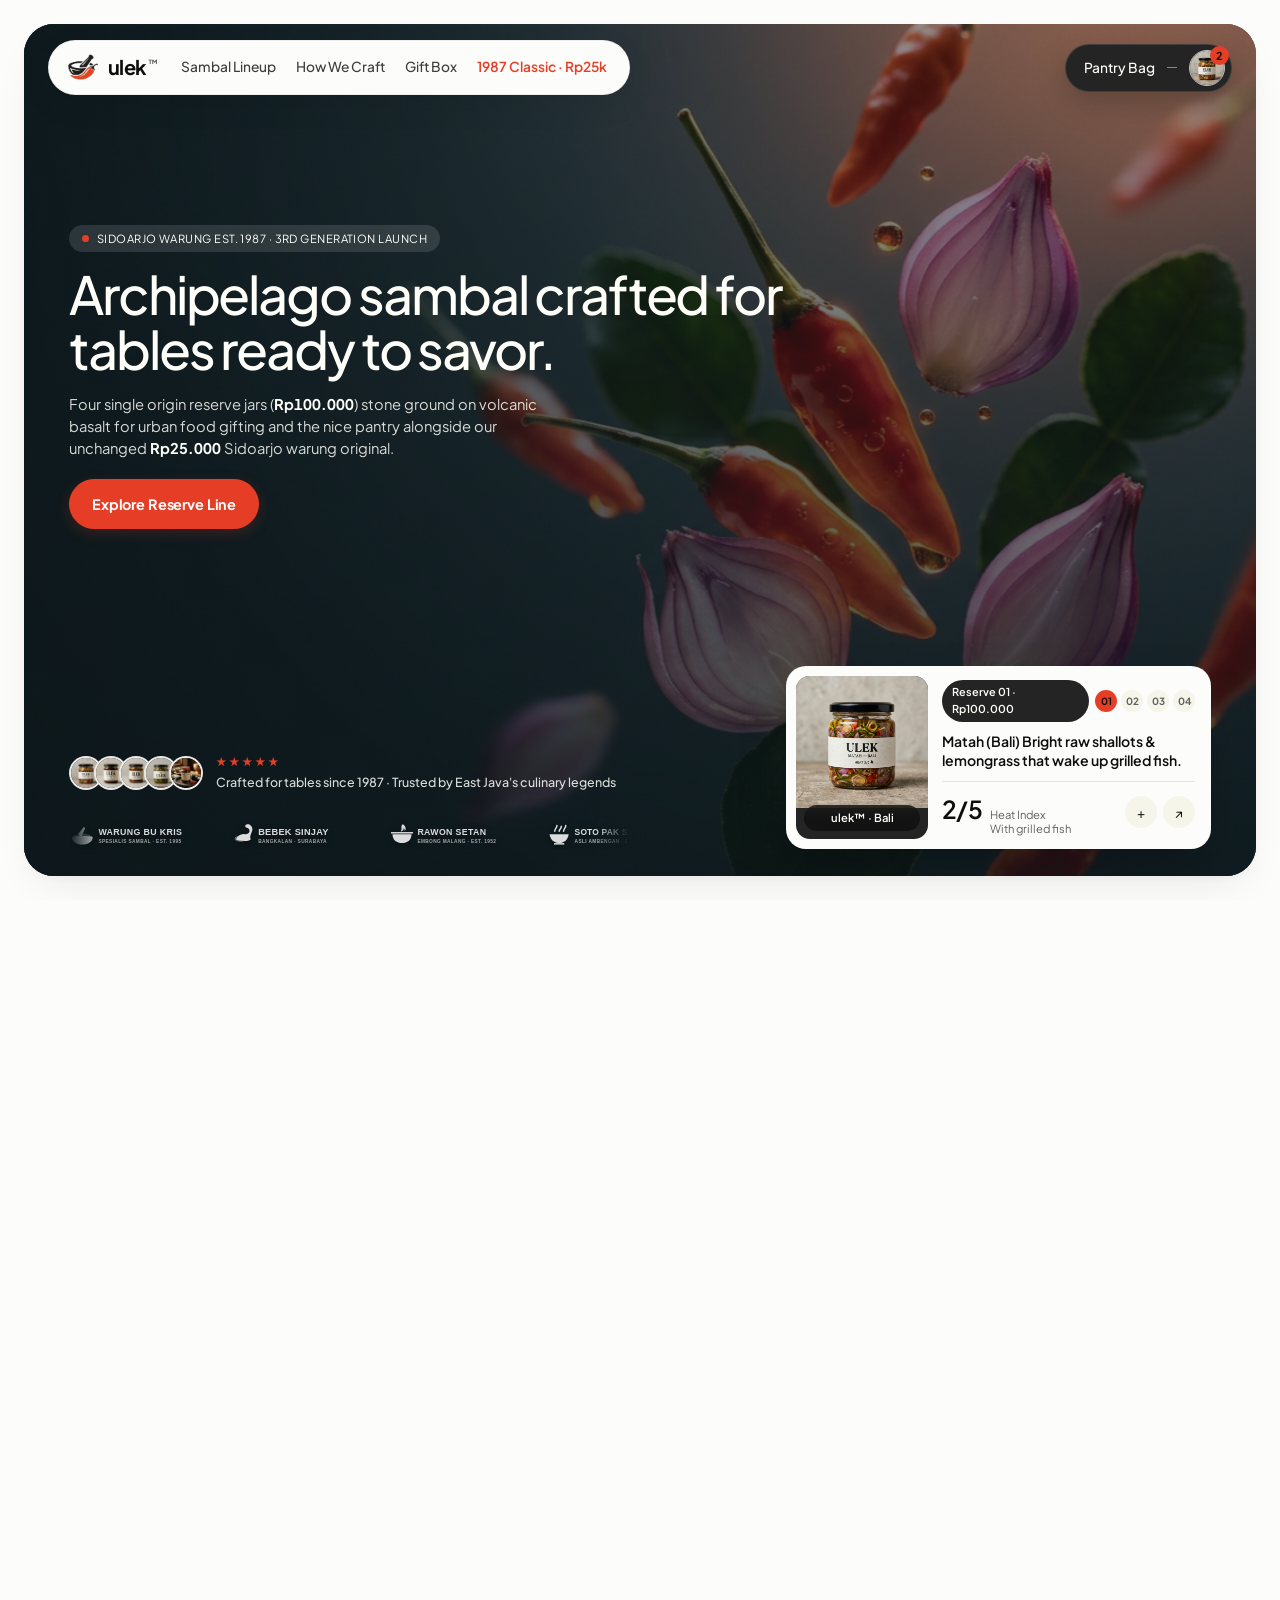
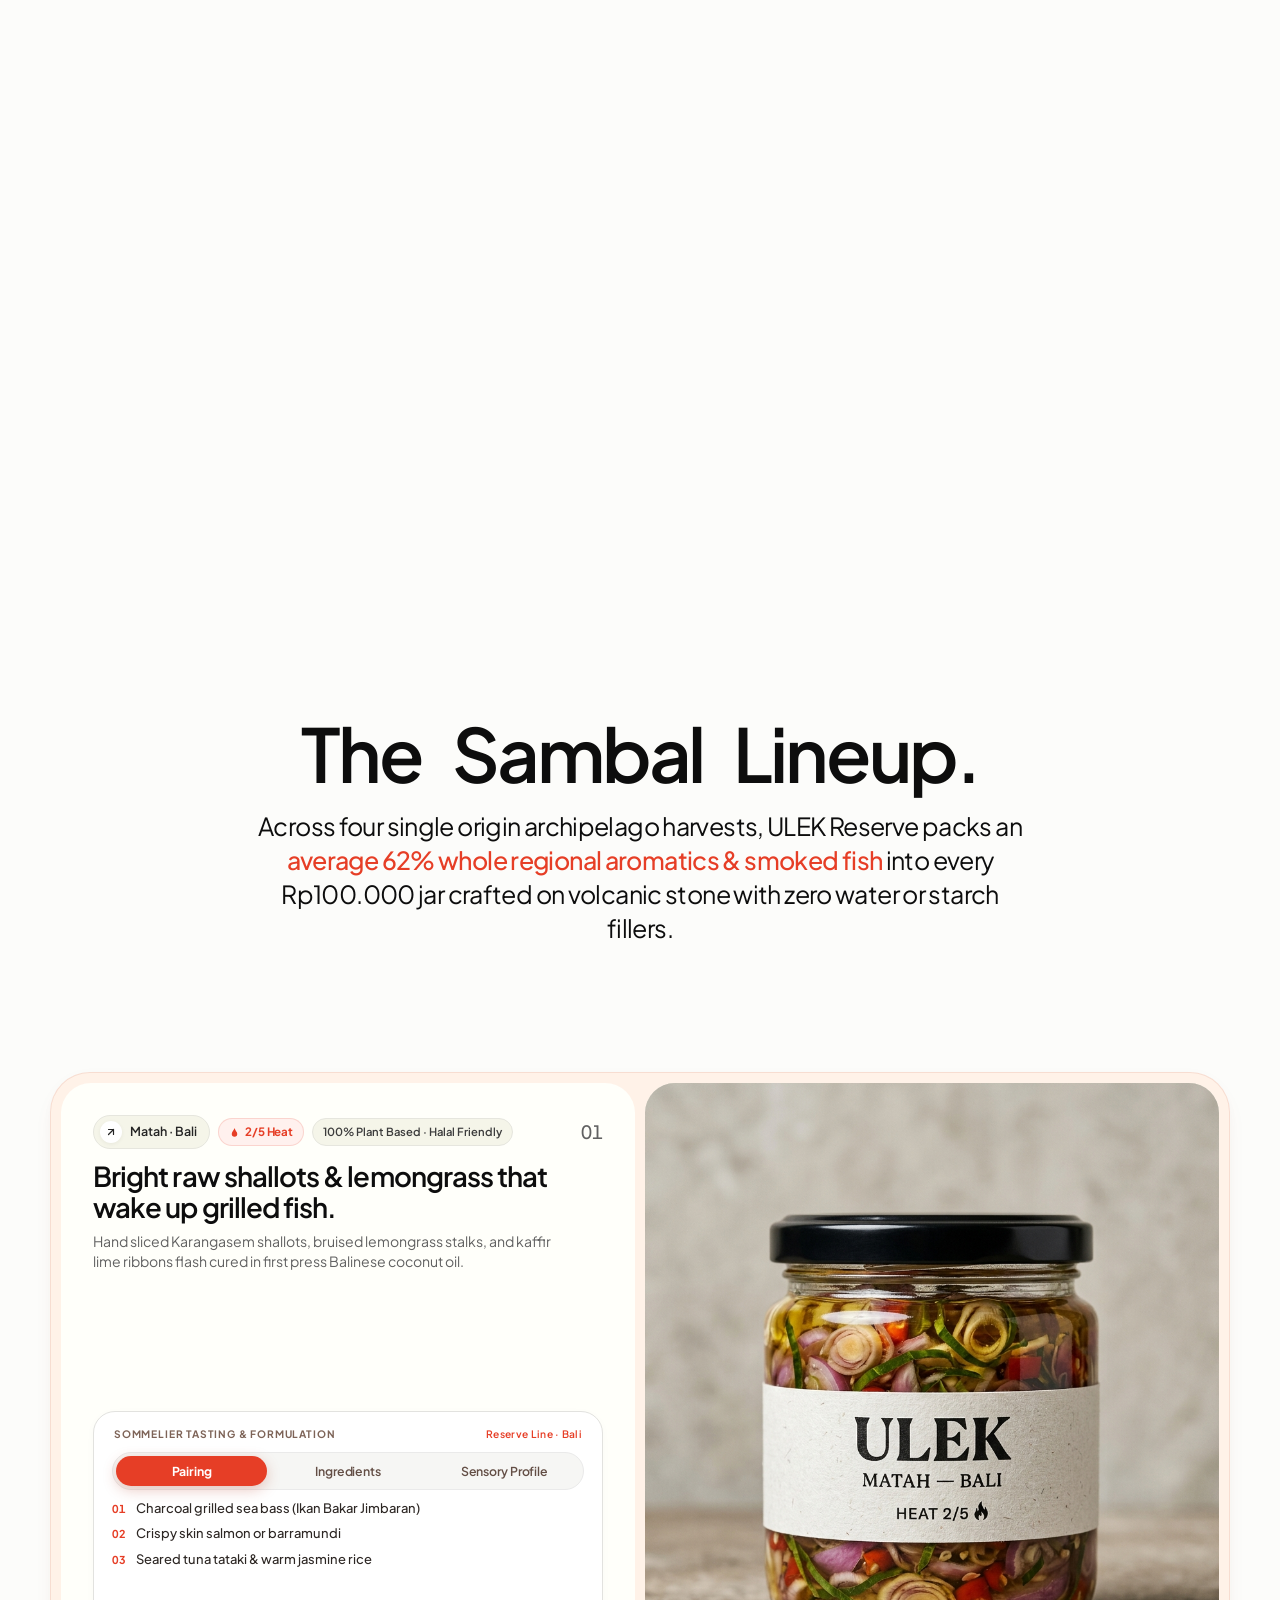
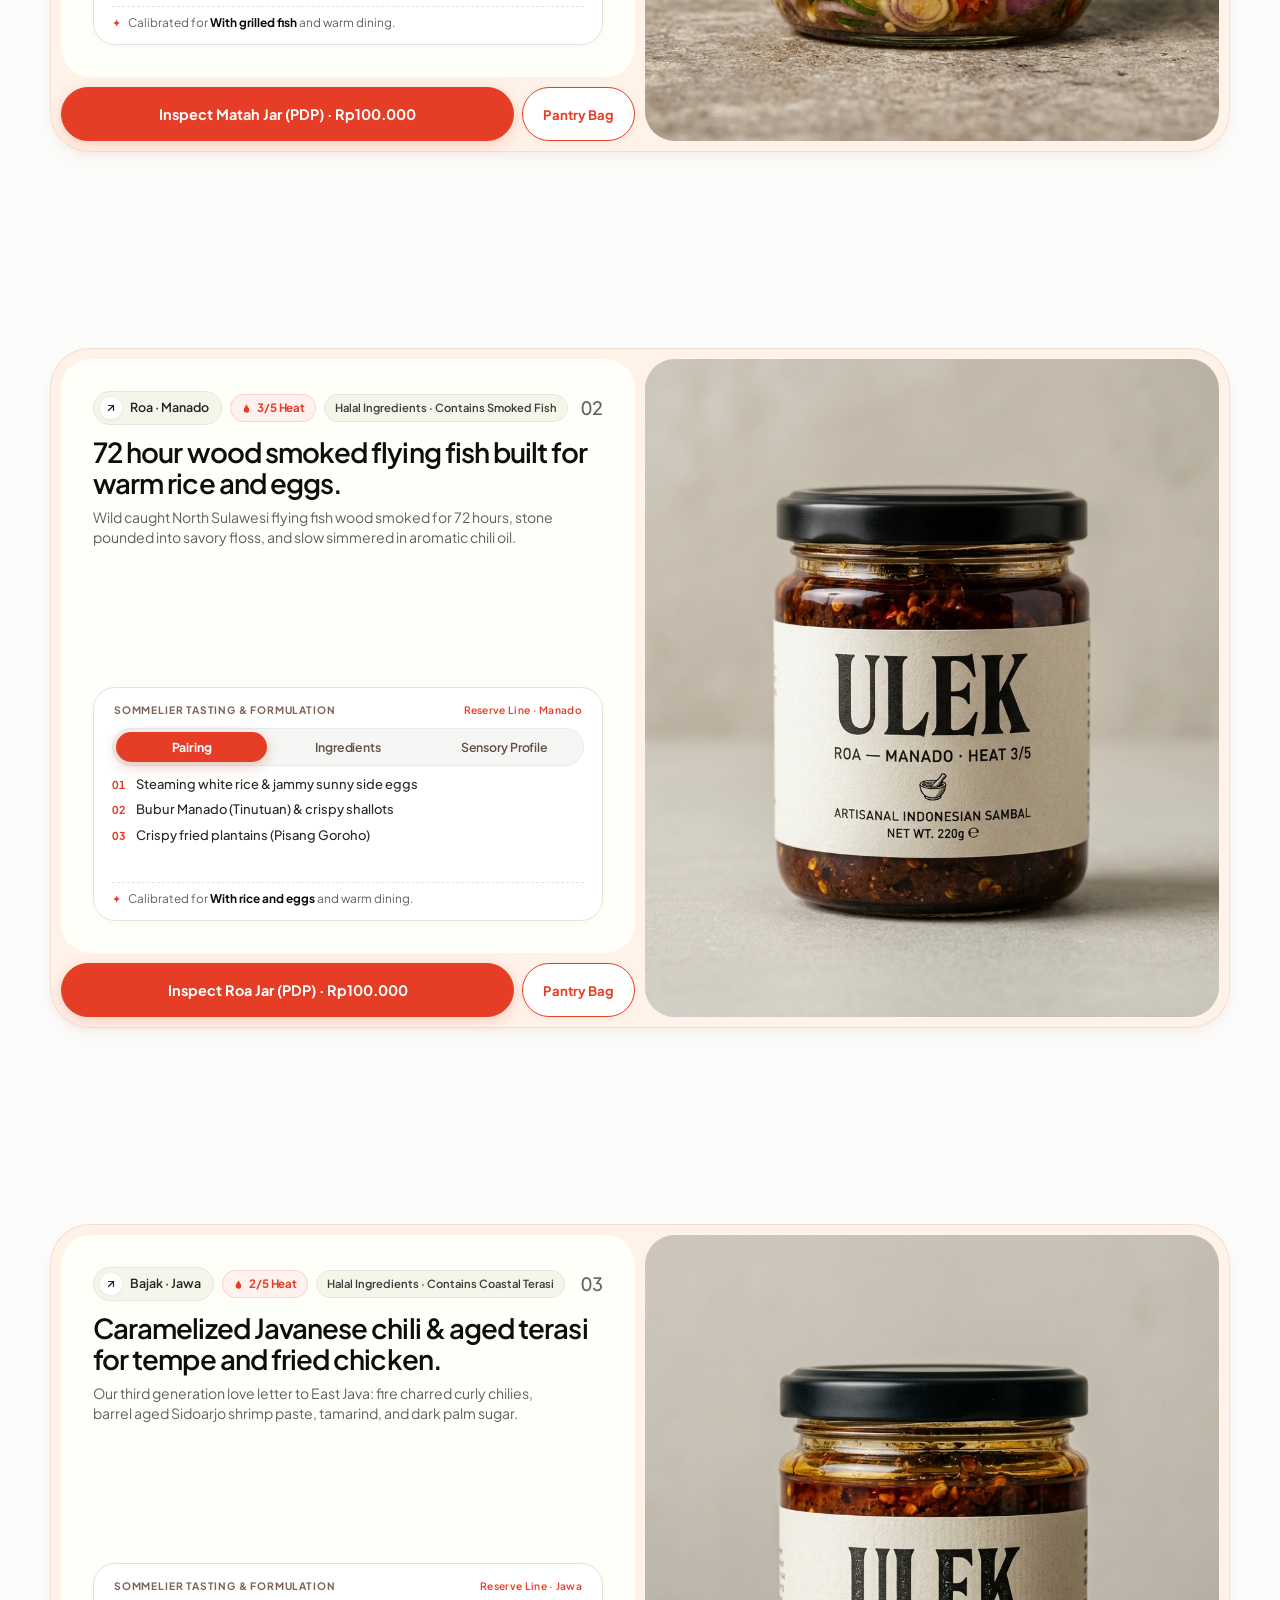
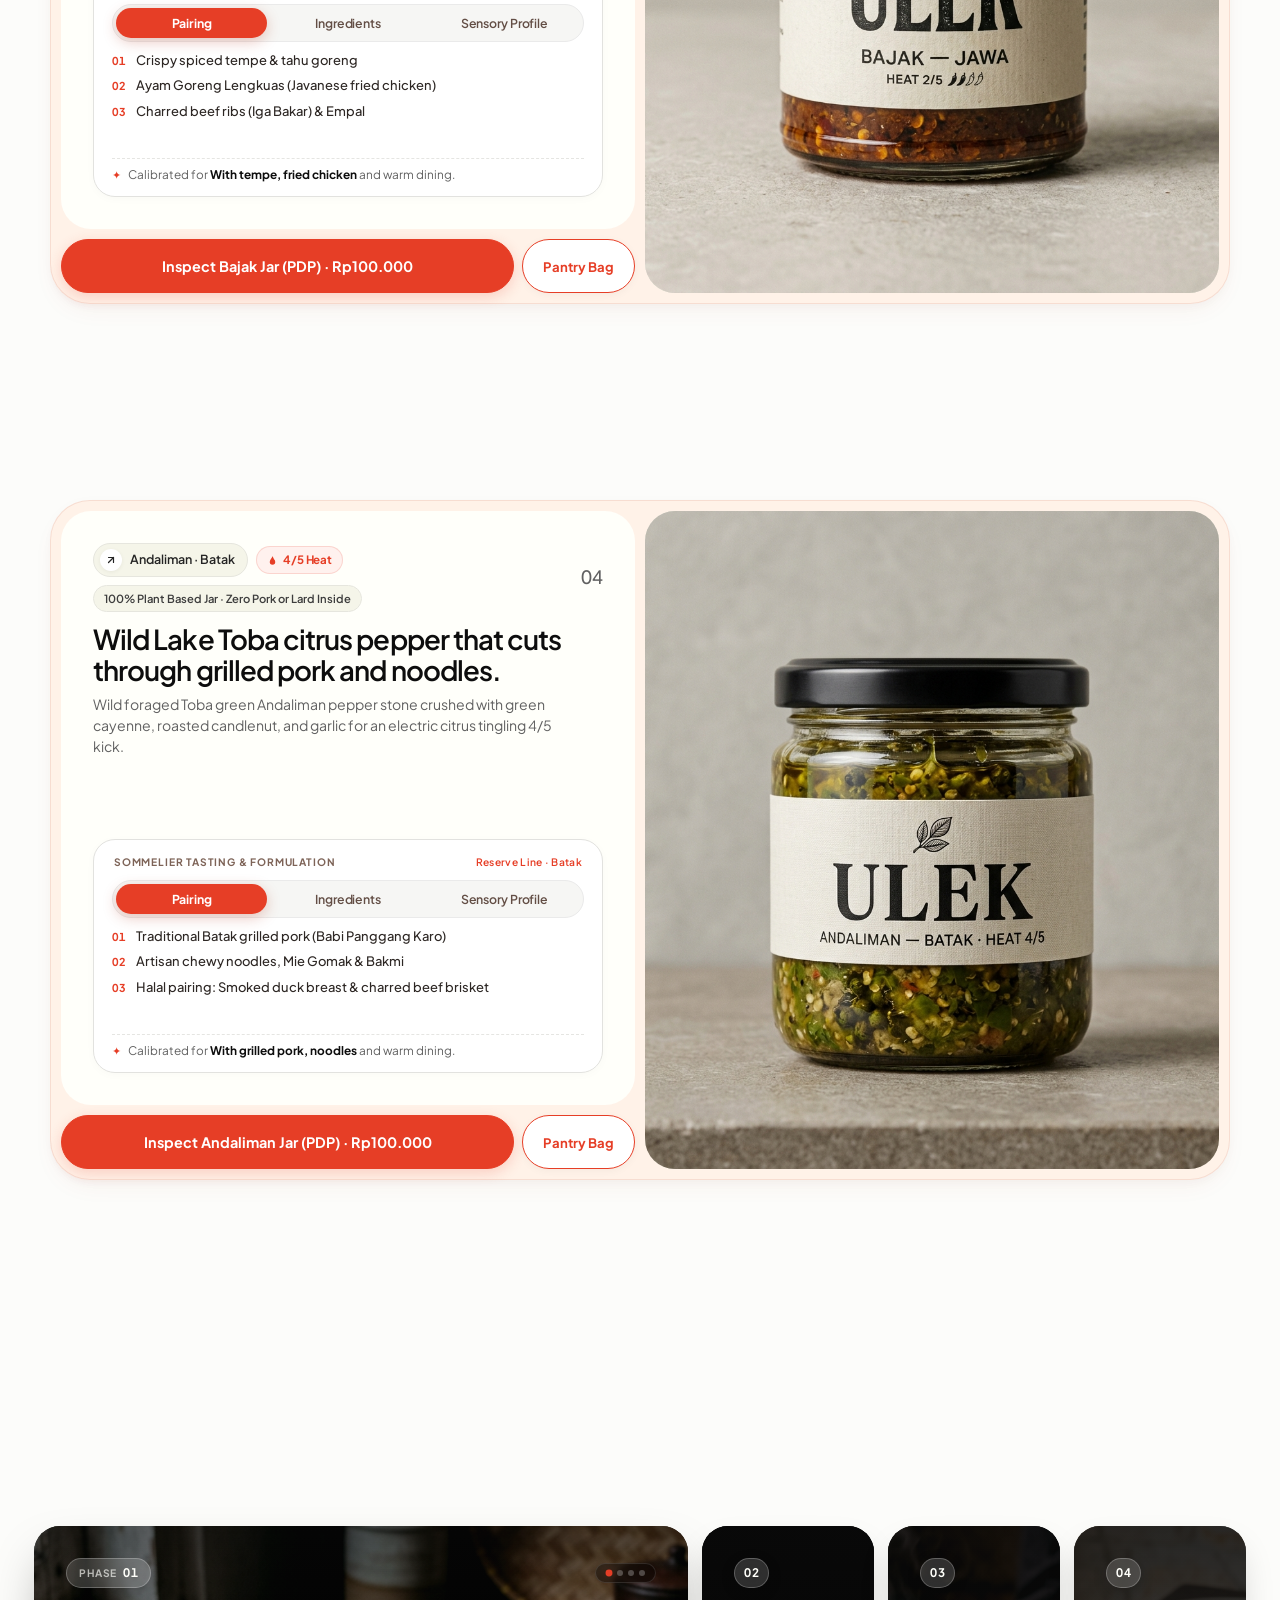
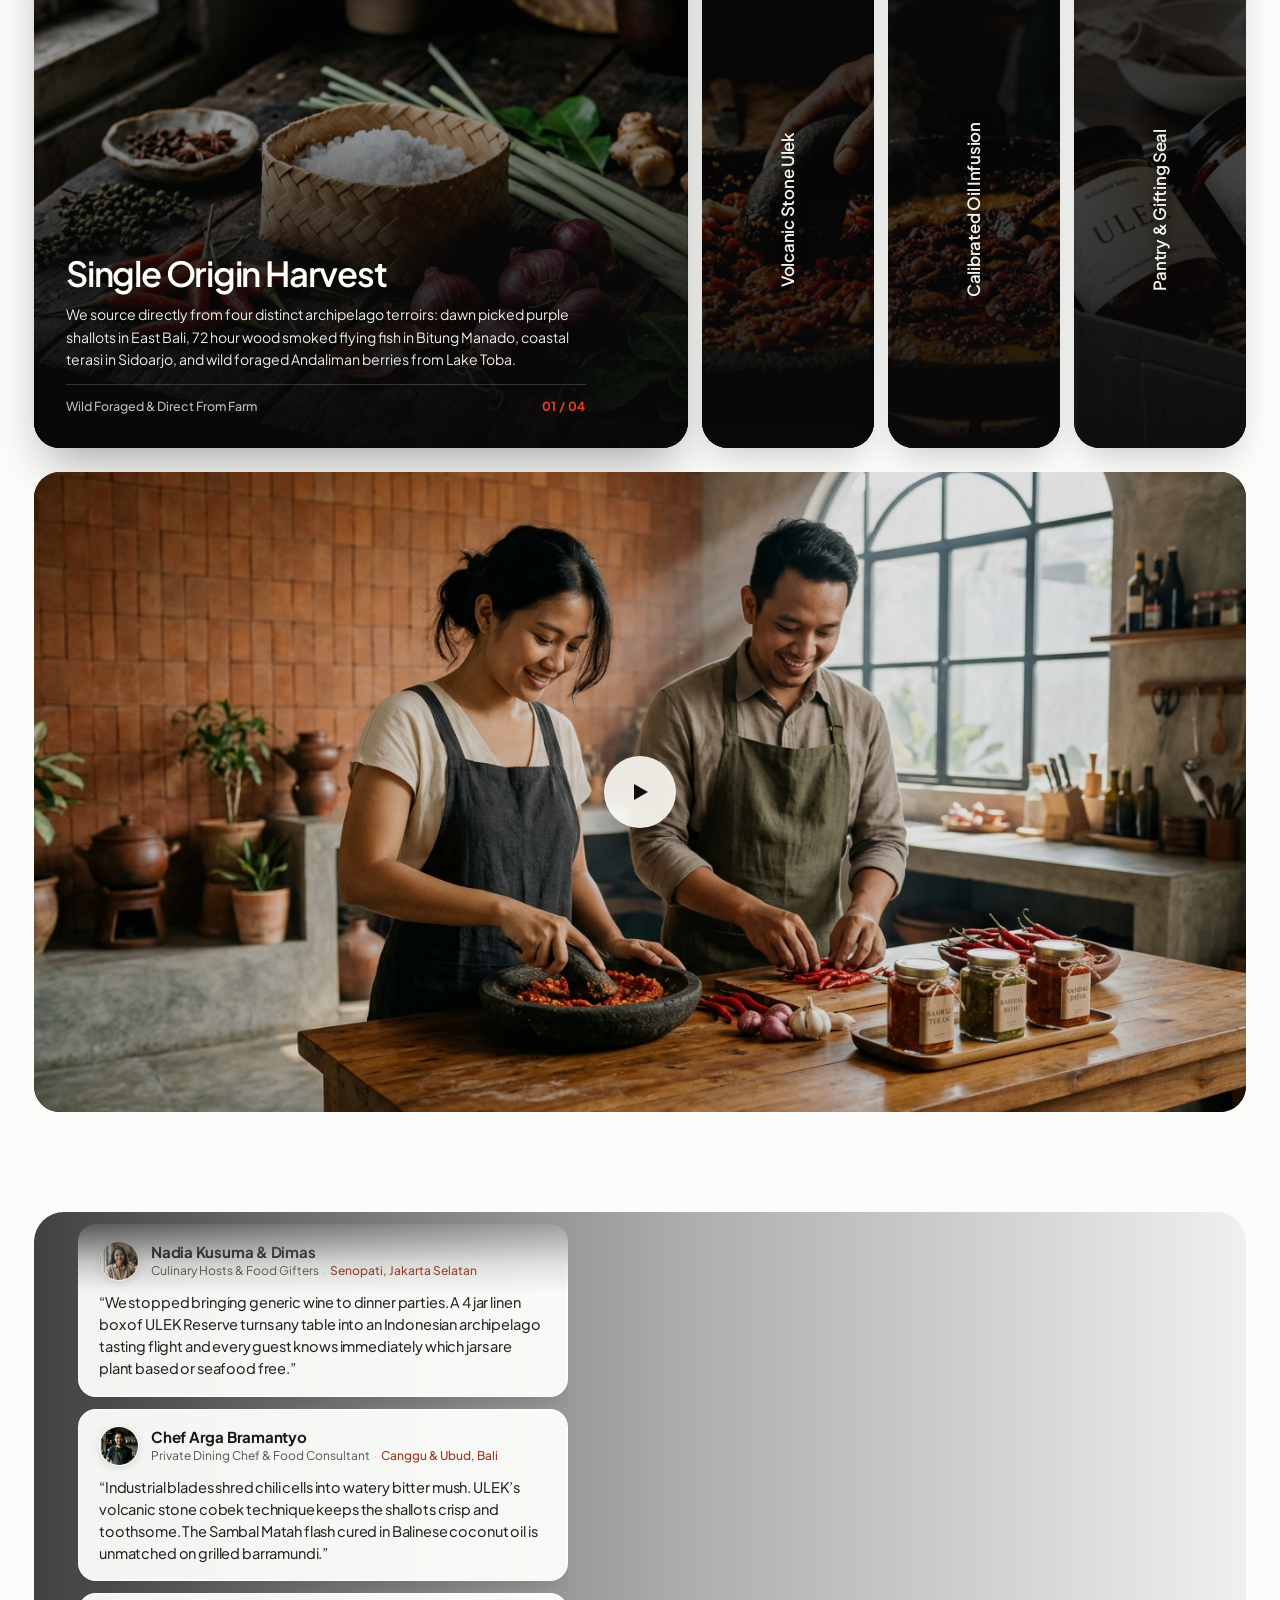
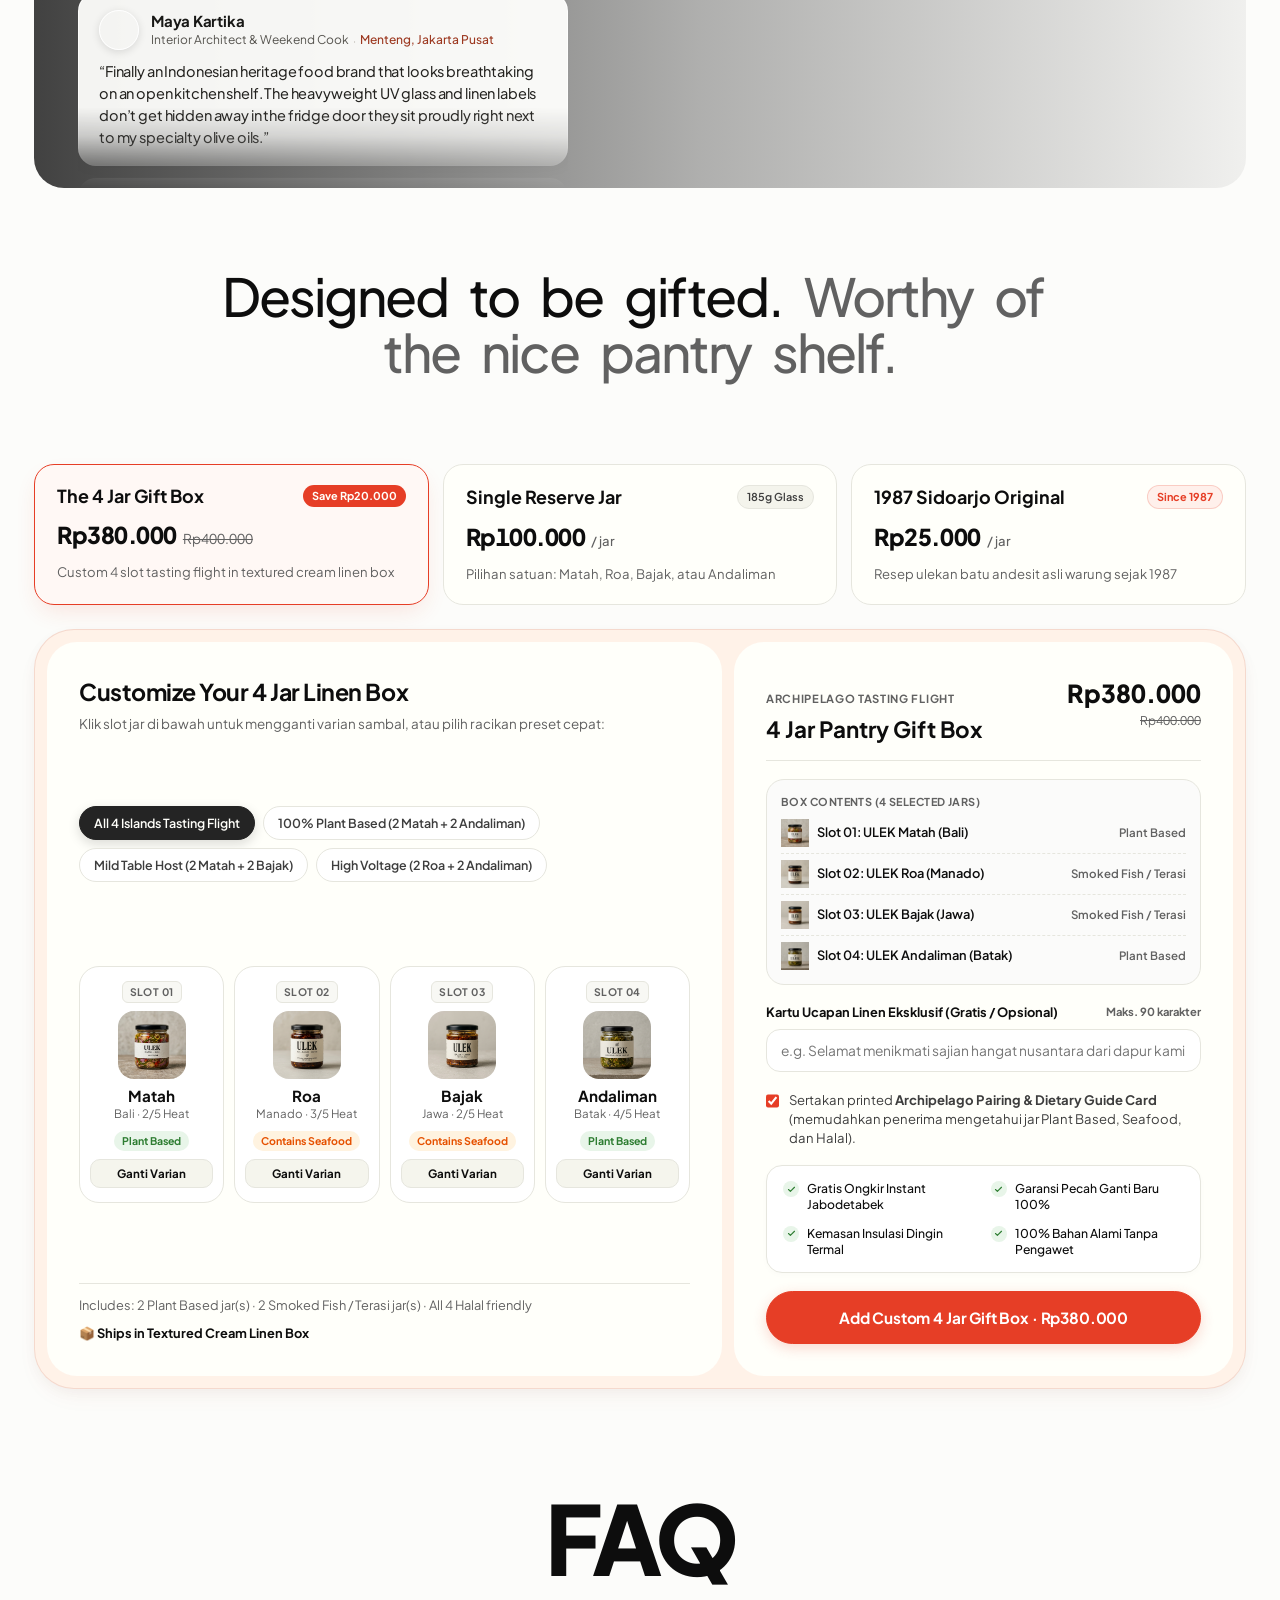
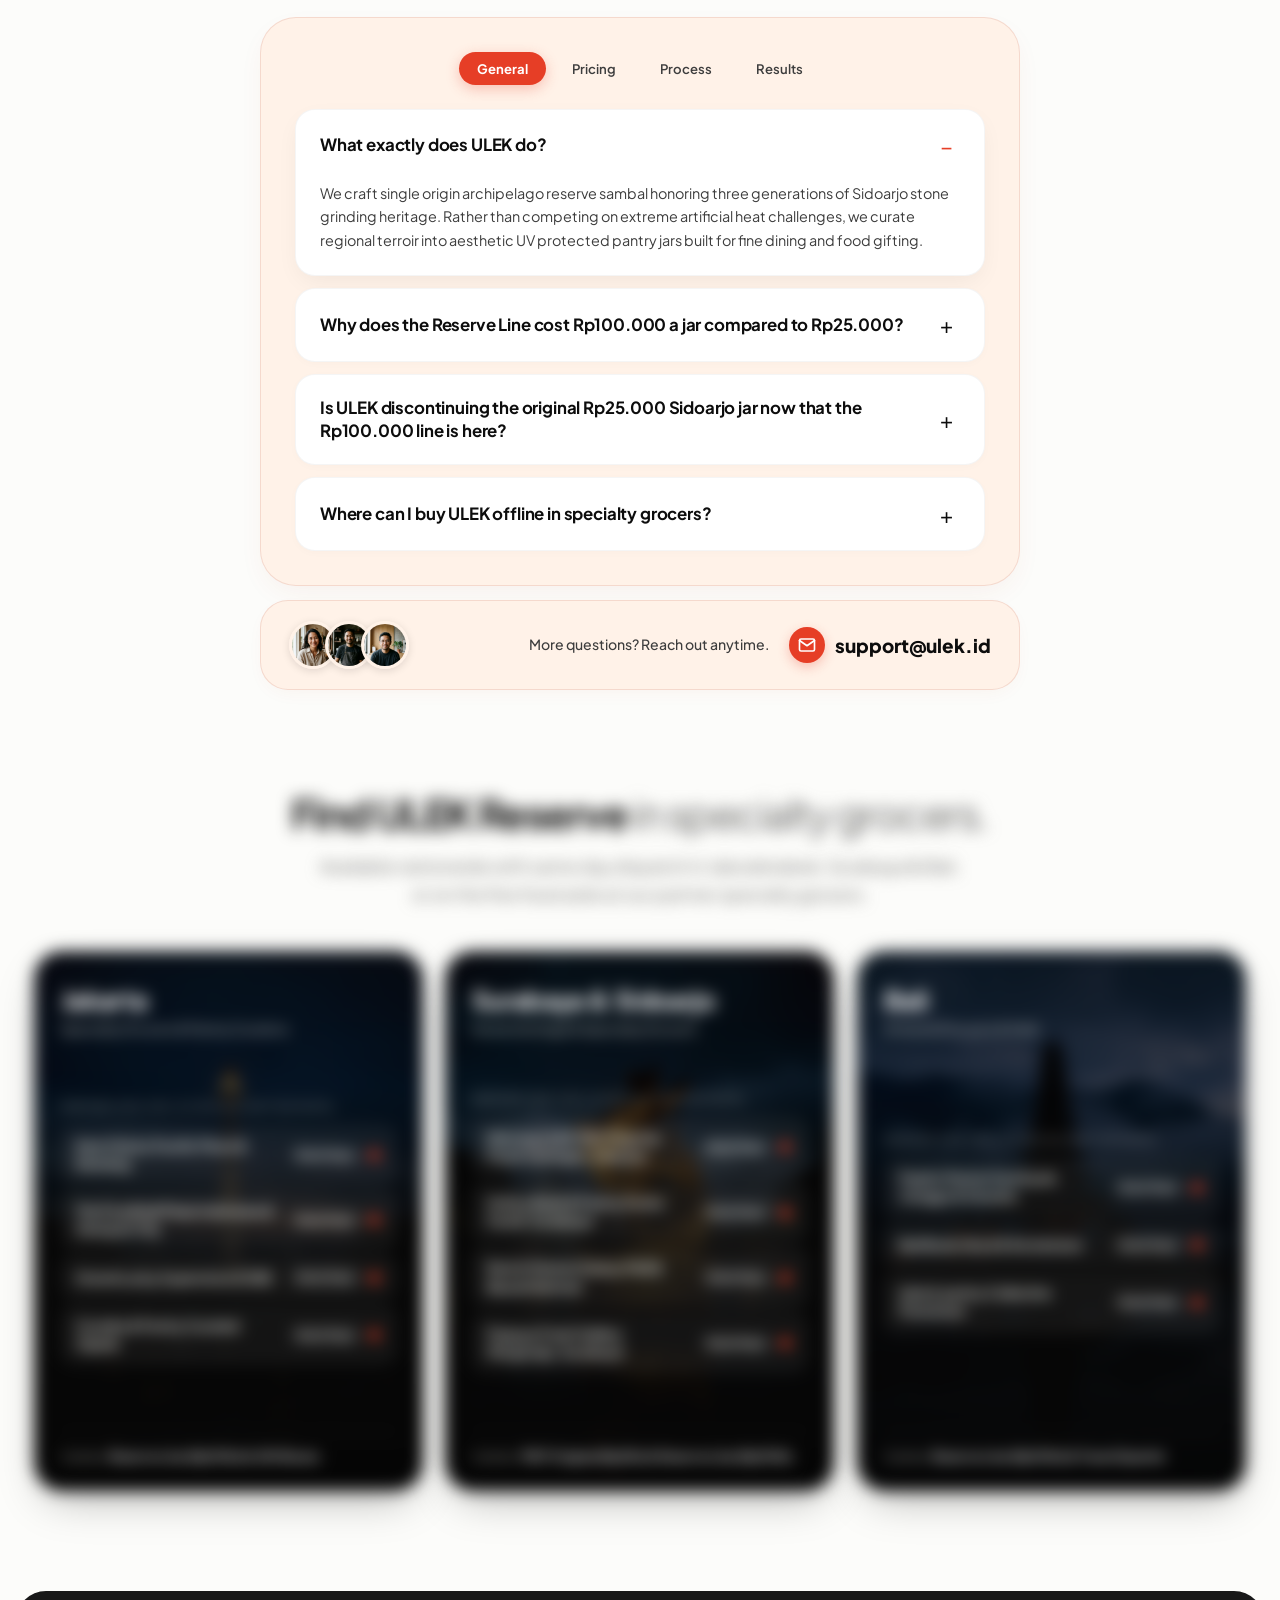
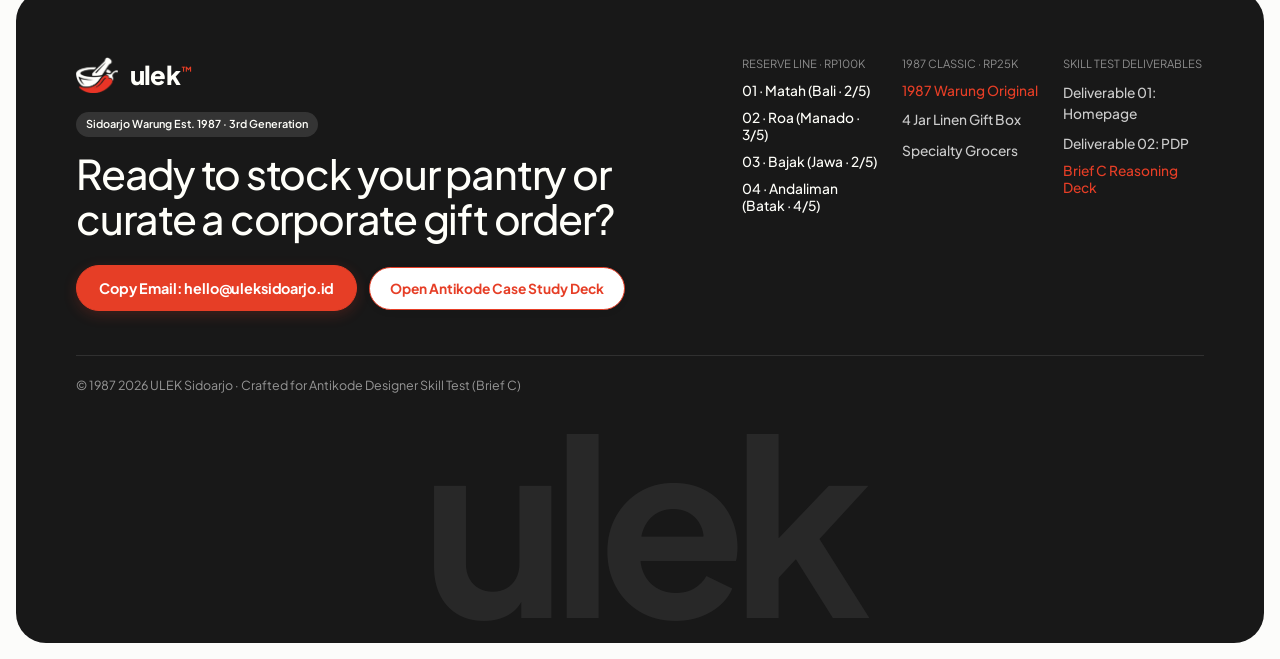
==== index.html @ 4e81b28c "Initial commit: ULEK Sambal Nusantara launch website" ====
<!DOCTYPE html>
<html lang="en">
<head>
  <meta charset="UTF-8">
  <meta name="viewport" content="width=device-width, initial-scale=1.0">
  <title>ulek™ Artisanal Archipelago Sambal | Reserve Line (Rp100k) &amp; 1987 Classic (Rp25k)</title>
  <meta name="description" content="Founded as a warung in Sidoarjo in 1987 and now run by the 3rd generation. Explore the ULEK Archipelago Reserve Line (Matah, Roa, Bajak, Andaliman Rp100.000) alongside our unchanged 1987 Original (Rp25.000).">

  <!-- Google Fonts: Plus Jakarta Sans (All Weights 300 to 800 + Italics) -->
  <link rel="preconnect" href="https://fonts.googleapis.com">
  <link rel="preconnect" href="https://fonts.gstatic.com" crossorigin>
  <link href="https://fonts.googleapis.com/css2?family=Plus+Jakarta+Sans:ital,wght@0,300;0,400;0,500;0,600;0,700;0,800;1,400;1,500;1,600;1,700&display=swap" rel="stylesheet">

  <!-- Official 2026 ULEK Favicon -->
  <link rel="icon" type="image/png" href="./assets/ulek-logo-mark.png">
  <link rel="apple-touch-icon" href="./assets/ulek-logo-mark.png">

  <!-- Preload LCP Hero Botanical Media -->
  <link rel="preload" as="image" href="./assets/kora-hero-sambal-flora.png" fetchpriority="high">

  <link rel="stylesheet" href="./css/styles.css">
</head>
<body>
  <!-- Top Scroll Progress Bar -->
  <div class="scroll-progress-track" aria-hidden="true">
    <div id="scroll-progress-bar" class="scroll-progress-bar"></div>
  </div>

  <!-- ========================================================================
       KORA STICKY FLOATING HEADER (Top-Left Notch Dock + Top-Right Book/Bag Pill)
       ======================================================================== -->
  <header id="main-header" class="kora-sticky-nav" role="banner">
    <!-- Left Dock sitting inside the Hero's top-left sculpted ivory notch -->
    <div class="kora-nav-dock">
      <a href="#top" id="nav-logo-home" class="kora-brand-link" aria-label="ULEK Sidoarjo 1987 Return to Homepage">
        <span class="kora-brand-mark" aria-hidden="true" title="ULEK Artisanal Volcanic Cobek & Sambal">
          <img src="./assets/ulek-logo-mark.png" alt="" class="kora-brand-logo-img" width="32" height="26">
        </span>
        <span>ulek<sup class="kora-brand-tm">™</sup></span>
      </a>

      <nav class="kora-nav-links" aria-label="Primary Navigation">
        <a href="#collection-section" class="kora-nav-item" data-home-scroll="#collection-section">Sambal Lineup</a>
        <a href="#craft-section" class="kora-nav-item" data-home-scroll="#craft-section">How We Craft</a>
        <a href="#gifting-section" class="kora-nav-item" data-home-scroll="#gifting-section">Gift Box</a>
        <button type="button" class="kora-nav-item kora-nav-item--heritage" data-open-pdp="classic-1987" style="background:none; border:none; cursor:pointer;">1987 Classic · Rp25k</button>
      </nav>
    </div>

    <!-- Top-Right Action Cluster (Kora Dark Avatar Pill) -->
    <div class="kora-top-right-cluster">
      <button type="button" id="open-cart-btn" class="kora-book-pill" aria-label="Open Pantry Bag Drawer">
        <span>Pantry Bag</span>
        <span class="kora-book-pill-line" aria-hidden="true"></span>
        <span class="kora-book-avatar-wrap">
          <img class="kora-book-avatar" src="./assets/jar-matah.png" alt="" width="36" height="36">
          <span id="cart-count-badge" class="kora-cart-count-dot tabular-nums">2</span>
        </span>
      </button>
    </div>
  </header>

  <!-- ========================================================================
       MAIN SHELL (Contains Deliverables #1 Homepage & #2 Product Detail Page)
       ======================================================================== -->
  <div id="top" class="page-shell">

    <!-- ======================================================================
         DELIVERABLE 01: HOMEPAGE VIEW (Kora Framer Architecture)
         ====================================================================== -->
    <main id="view-homepage" class="homepage-view-container">

      <!-- ====================================================================
           SECTION 1: KORA HERO SCROLL STAGE & FULL-BLEED MANIFESTO SCROLLYTELLING
           - Scroll Phase 1: Content scrolls out while background stays stuck
           - Scroll Phase 2: 24px padding collapses to 0px (100% full bleed)
           - Scroll Phase 3: Manifesto appears word-by-word on scroll down / up
           ==================================================================== -->
      <div id="hero-scroll-stage" class="hero-scroll-stage">
        <div class="hero-sticky-track">
          <section id="hero-section" class="kora-hero-frame" aria-labelledby="hero-display-heading">
            <!-- Backlit Macro Botanical Sambal Photography -->
            <img
              src="./assets/kora-hero-sambal-flora.png"
              alt="Backlit red chilies, shallots, kaffir lime leaves, and glowing chili oil against a deep slate teal canvas"
              class="kora-hero-bg-media"
              width="1600"
              height="900"
              fetchpriority="high"
              loading="eager"
              decoding="async"
            >
            <div class="kora-hero-overlay" aria-hidden="true"></div>

            <!-- Center-Left Editorial Display Headline & Dual CTAs -->
            <div class="kora-hero-main-content">
              <div class="kora-hero-badge">
                <span class="kora-dot" style="background:var(--kora-green);"></span>
                <span>Sidoarjo Warung Est. 1987 · 3rd Generation Launch</span>
              </div>

              <h1 id="hero-display-heading" class="kora-hero-title">
                Archipelago sambal crafted for tables ready to savor.
              </h1>

              <p class="kora-hero-subtitle">
                Four single origin reserve jars (<strong class="tabular-nums" style="color:#FFFFFA;">Rp100.000</strong>) stone ground on volcanic basalt for urban food gifting and the nice pantry alongside our unchanged <strong class="tabular-nums" style="color:#FFFFFA;">Rp25.000</strong> Sidoarjo warung original.
              </p>

              <div class="kora-hero-cta-row">
                <a href="#collection-section" class="kora-btn-green">
                  <span>Explore Reserve Line</span>
                </a>
              </div>
            </div>

            <!-- Bottom Row: Left Stacked Avatars & Grocers + Right Floating Ivory Spotlight Card -->
            <div class="kora-hero-bottom-row">
              <!-- Bottom-Left Social Proof & Specialty Grocers -->
              <div class="kora-hero-proof-left">
                <div class="kora-avatar-rating-row">
                  <div class="kora-stacked-avatars" aria-hidden="true">
                    <img class="kora-mini-avatar" src="./assets/jar-matah.png" alt="" width="34" height="34">
                    <img class="kora-mini-avatar" src="./assets/jar-roa.png" alt="" width="34" height="34">
                    <img class="kora-mini-avatar" src="./assets/jar-bajak.png" alt="" width="34" height="34">
                    <img class="kora-mini-avatar" src="./assets/jar-andaliman.png" alt="" width="34" height="34">
                    <img class="kora-mini-avatar" src="./assets/jar-classic-1987.png" alt="" width="34" height="34">
                  </div>
                  <div class="kora-stars-line">
                    <span class="kora-stars-dots" aria-label="5 out of 5 stars">★★★★★</span>
                    <span class="kora-trusted-label">Crafted for tables since 1987 · Trusted by East Java's culinary legends</span>
                  </div>
                </div>

                <div class="hero-partner-marquee-wrap" aria-label="East Java Legendary Restaurant Partners">
                  <div class="hero-partner-marquee-track">
                    <!-- Set 1 (6 Authentic East Java Legends) -->
                    <div class="hero-partner-logo-item" title="Warung Bu Kris Spesialis Sambal &amp; Penyet Jawa Timur">
                      <img src="./assets/logos/logo-bu-kris.svg" alt="Warung Bu Kris" class="hero-partner-svg-logo" width="165" height="36" loading="lazy">
                    </div>
                    <div class="hero-partner-logo-item" title="Bebek Sinjay Legenda Bebek Goreng Jawa Timur">
                      <img src="./assets/logos/logo-bebek-sinjay.svg" alt="Bebek Sinjay" class="hero-partner-svg-logo" width="160" height="36" loading="lazy">
                    </div>
                    <div class="hero-partner-logo-item" title="Rawon Setan Ikon Rawon Surabaya sejak 1952">
                      <img src="./assets/logos/logo-rawon-setan.svg" alt="Rawon Setan" class="hero-partner-svg-logo" width="160" height="36" loading="lazy">
                    </div>
                    <div class="hero-partner-logo-item" title="Soto Ambengan Pak Sadi Kuliner Legendaris Surabaya sejak 1971">
                      <img src="./assets/logos/logo-soto-ambengan.svg" alt="Soto Ambengan Pak Sadi" class="hero-partner-svg-logo" width="170" height="36" loading="lazy">
                    </div>
                    <div class="hero-partner-logo-item" title="Warung Leko Spesialis Iga Penyet Cobek Jawa Timur">
                      <img src="./assets/logos/logo-warung-leko.svg" alt="Warung Leko" class="hero-partner-svg-logo" width="155" height="36" loading="lazy">
                    </div>
                    <div class="hero-partner-logo-item" title="Layar Seafood Restoran Seafood &amp; Ikan Bakar Surabaya sejak 1999">
                      <img src="./assets/logos/logo-layar-seafood.svg" alt="Layar Seafood" class="hero-partner-svg-logo" width="160" height="36" loading="lazy">
                    </div>

                    <!-- Set 2 (Duplicate for Seamless Infinite Loop) -->
                    <div class="hero-partner-logo-item" aria-hidden="true">
                      <img src="./assets/logos/logo-bu-kris.svg" alt="" class="hero-partner-svg-logo" width="165" height="36" loading="lazy">
                    </div>
                    <div class="hero-partner-logo-item" aria-hidden="true">
                      <img src="./assets/logos/logo-bebek-sinjay.svg" alt="" class="hero-partner-svg-logo" width="160" height="36" loading="lazy">
                    </div>
                    <div class="hero-partner-logo-item" aria-hidden="true">
                      <img src="./assets/logos/logo-rawon-setan.svg" alt="" class="hero-partner-svg-logo" width="160" height="36" loading="lazy">
                    </div>
                    <div class="hero-partner-logo-item" aria-hidden="true">
                      <img src="./assets/logos/logo-soto-ambengan.svg" alt="" class="hero-partner-svg-logo" width="170" height="36" loading="lazy">
                    </div>
                    <div class="hero-partner-logo-item" aria-hidden="true">
                      <img src="./assets/logos/logo-warung-leko.svg" alt="" class="hero-partner-svg-logo" width="155" height="36" loading="lazy">
                    </div>
                    <div class="hero-partner-logo-item" aria-hidden="true">
                      <img src="./assets/logos/logo-layar-seafood.svg" alt="" class="hero-partner-svg-logo" width="160" height="36" loading="lazy">
                    </div>
                  </div>
                </div>
              </div>

              <!-- Bottom-Right Floating Ivory Spotlight Card (Interactive 01 to 04 Jar Switcher) -->
              <aside id="hero-spotlight-card" class="kora-floating-spotlight-card" aria-label="Featured Reserve Jar Spotlight">
                <div class="kora-spotlight-media">
                  <img
                    id="hero-spotlight-img"
                    src="./assets/jar-matah.png"
                    alt="ULEK Matah Bali Reserve Jar"
                    class="kora-spotlight-img"
                    width="280"
                    height="320"
                  >
                  <span id="hero-spotlight-origin" class="kora-spotlight-overlay-label">ulek™ · Bali</span>
                </div>

                <div class="kora-spotlight-body">
                  <div class="kora-spotlight-top-row">
                    <span id="hero-spotlight-badge" class="kora-dark-badge">Reserve 01 · Rp100k</span>
                    <div id="hero-spotlight-dots" class="kora-mini-switcher-dots" role="tablist" aria-label="Select Reserve Jar 01 to 04">
                      <!-- Populated by app.js -->
                    </div>
                  </div>

                  <p id="hero-spotlight-headline" class="kora-spotlight-headline">
                    Matah (Bali) Raw Karangasem shallots, lemongrass &amp; first press coconut oil.
                  </p>

                  <div class="kora-spotlight-bottom">
                    <div class="kora-spotlight-metric-wrap">
                      <span id="hero-spotlight-heat" class="kora-spotlight-big-stat tabular-nums">2/5</span>
                      <span id="hero-spotlight-stat-sub" class="kora-spotlight-stat-label">Heat Index<br>With grilled fish</span>
                    </div>

                    <div style="display:flex; gap:6px;">
                      <button type="button" id="hero-spotlight-bag-btn" class="kora-circle-arrow-btn" title="Add jar to Pantry Bag" aria-label="Add featured jar to Pantry Bag">+</button>
                      <button type="button" id="hero-spotlight-pdp-btn" class="kora-circle-arrow-btn" title="Open Product Detail Page" aria-label="Inspect featured jar Product Detail Page">↗</button>
                    </div>
                  </div>
                </div>
              </aside>
            </div>

            <!-- Full-Bleed Manifesto Word-by-Word Scrollytelling Overlay (Appears when hero padding collapses) -->
            <div id="hero-manifesto-stage" class="hero-manifesto-stage" aria-label="ULEK Quality Manifesto">
              <div class="hero-manifesto-inner">
                <h2 class="hero-manifesto-statement" id="manifesto-scrolly-text">
                  <span class="manifesto-word" data-word-idx="0">Most</span>
                  <span class="manifesto-word" data-word-idx="1">supermarket</span>
                  <span class="manifesto-word" data-word-idx="2">chili</span>
                  <span class="manifesto-word" data-word-idx="3">jars</span>
                  <span class="manifesto-word" data-word-idx="4">lose</span>
                  <span class="manifesto-word" data-word-idx="5">their</span>
                  <span class="manifesto-word" data-word-idx="6">soul</span>
                  <span class="manifesto-word" data-word-idx="7">because</span>
                  <span class="manifesto-word" data-word-idx="8">industrial</span>
                  <span class="manifesto-word" data-word-idx="9">blades</span>
                  <span class="manifesto-word" data-word-idx="10">boil</span>
                  <span class="manifesto-word" data-word-idx="11">and</span>
                  <span class="manifesto-word" data-word-idx="12">puree</span>
                  <span class="manifesto-word" data-word-idx="13">chilies</span>
                  <span class="manifesto-word" data-word-idx="14">with</span>
                  <span class="manifesto-word" data-word-idx="15">water,</span>
                  <span class="manifesto-word" data-word-idx="16">modified</span>
                  <span class="manifesto-word" data-word-idx="17">starch</span>
                  <span class="manifesto-word" data-word-idx="18">fillers,</span>
                  <span class="manifesto-word" data-word-idx="19">and</span>
                  <span class="manifesto-word" data-word-idx="20">refined</span>
                  <span class="manifesto-word" data-word-idx="21">seed</span>
                  <span class="manifesto-word" data-word-idx="22">oil.</span>
                </h2>
              </div>
            </div>
          </section>
        </div>
      </div>

      <!-- ====================================================================
           SECTION 2: KORA SERVICES / THE RESERVE LINE (Rp100.000 A JAR)
           (Sticky Intro + Sticky Overlapping Card Stack)
           (Matches user screen recording 00:00 to 00:07 1:1)
           ==================================================================== -->
      <section id="collection-section" class="kora-section kora-services-scroll-section" aria-labelledby="collection-heading">
        <!-- Sticky Intro Header (Title & Subtitle Only with Smooth Scroll Reveal) -->
        <div id="kora-services-sticky-intro" class="kora-services-sticky-intro">
          <div class="kora-services-intro-text">
            <h2 id="collection-heading" class="kora-services-big-title" aria-label="The Sambal Lineup.">
              <span class="split-word"><span class="split-char" style="--char-index:0;">T</span><span class="split-char" style="--char-index:1;">h</span><span class="split-char" style="--char-index:2;">e</span></span>
              <span class="split-space">&nbsp;</span>
              <span class="split-word"><span class="split-char" style="--char-index:3;">S</span><span class="split-char" style="--char-index:4;">a</span><span class="split-char" style="--char-index:5;">m</span><span class="split-char" style="--char-index:6;">b</span><span class="split-char" style="--char-index:7;">a</span><span class="split-char" style="--char-index:8;">l</span></span>
              <span class="split-space">&nbsp;</span>
              <span class="split-word"><span class="split-char" style="--char-index:9;">L</span><span class="split-char" style="--char-index:10;">i</span><span class="split-char" style="--char-index:11;">n</span><span class="split-char" style="--char-index:12;">e</span><span class="split-char" style="--char-index:13;">u</span><span class="split-char" style="--char-index:14;">p</span><span class="split-char" style="--char-index:15;">.</span></span>
            </h2>
            <p class="kora-services-lead-copy">
              Across four single origin archipelago harvests, ULEK Reserve packs an
              <span class="kora-lead-highlight">average 62% whole regional aromatics &amp; smoked fish</span>
              into every Rp100.000 jar crafted on volcanic stone with zero water or starch fillers.
            </p>
          </div>
        </div>

        <!-- Sticky Overlapping Sambal Cards Stack (01 Matah -> 02 Roa -> 03 Bajak -> 04 Andaliman) -->
        <div id="kora-service-cards-stack" class="kora-service-cards-stack">
          <!-- Populated by app.js with .kora-sticky-card-slot items -->
        </div>
      </section>

      <!-- ====================================================================
           SECTION 4: KORA "HOW WE WORK" 4-PHASE HORIZONTAL ACCORDION
           + SIDOARJO KITCHEN DOCUMENTARY BANNER
           (Matches 06_kora_framer_sections_reference.jpg Left Column 1:1)
           ==================================================================== -->
      <section id="craft-section" class="kora-section" aria-labelledby="craft-heading">
        <div id="craft-header-wrap" class="craft-header-wrap">
          <h2 id="craft-heading" class="kora-two-tone-heading craft-heading-animated">
            <span class="craft-title-lead">Never blended.</span>
            <span class="muted-part craft-title-sub">Stone ground in four deliberate phases.</span>
          </h2>
        </div>

        <!-- 4-Phase Horizontal Expanding Accordion -->
        <div id="kora-process-accordion" class="kora-process-accordion" role="tablist" aria-label="Four Phases of ULEK Stone Grinding">
          <!-- Populated by app.js from ULEK_DATA.craftPhases -->
        </div>

        <!-- Full-Width Documentary Kitchen Banner (Kora Video Card Equivalent) -->
        <div class="kora-video-banner" id="kora-video-banner" role="region" aria-label="Sidoarjo Craft Documentary Video">
          <img
            src="./assets/kora-sidoarjo-kitchen.png"
            alt="Two 3rd generation ULEK artisans stone grinding red chilies and shallots on volcanic basalt cobek in Sidoarjo"
            class="kora-video-banner-img"
            width="1600"
            height="900"
            loading="lazy"
            decoding="async"
          >
          <div class="kora-video-banner-overlay" aria-hidden="true"></div>

          <!-- Top Bar: ULEK Logo with Black Gradient (Reveals on Hover) -->
          <div class="video-banner-top-bar">
            <div class="video-banner-logo-wrap">
              <span class="video-banner-logo-mark" aria-hidden="true">
                <img src="./assets/ulek-logo-mark-white.png" alt="ULEK" class="video-banner-logo-img" width="28" height="24">
              </span>
              <span class="video-banner-brand-text">ulek<sup class="video-banner-brand-tm">™</sup></span>
            </div>
          </div>

          <!-- Center Play Button (Triggers YouTube Video Modal) -->
          <button
            type="button"
            id="workshop-reel-btn"
            class="kora-play-orb"
            aria-label="Play documentary video: How we work"
            data-video-url="https://youtu.be/8kGv0iVNlQg?si=AAbsA-b77BdlNWGr"
          >
            <svg width="24" height="24" viewBox="0 0 24 24" fill="currentColor" aria-hidden="true">
              <polygon points="6 4 20 12 6 20 6 4"></polygon>
            </svg>
          </button>

          <!-- Bottom Bar: Video Title with Black Gradient (Reveals on Hover) -->
          <div class="video-banner-bottom-bar">
            <h3 class="video-banner-title">
              How we work Crushing cells, never shearing seeds, since 1987
            </h3>
          </div>

          <!-- Direct Inline Video Player (Plays directly inside this card, zero popup) -->
          <div class="video-banner-inline-player" id="video-banner-inline-player" aria-hidden="true">
            <iframe
              id="video-banner-inline-iframe"
              class="video-banner-inline-iframe"
              title="ULEK Sidoarjo Craft Documentary Video"
              src=""
              allow="accelerometer; autoplay; clipboard-write; encrypted-media; gyroscope; picture-in-picture; web-share"
              allowfullscreen
            ></iframe>
            <button
              type="button"
              class="video-banner-close-inline-btn"
              id="video-banner-close-inline-btn"
              aria-label="Tutup video dan kembali ke poster"
              title="Tutup Video"
            >
              <svg width="14" height="14" viewBox="0 0 24 24" fill="none" stroke="currentColor" stroke-width="2.4" stroke-linecap="round" stroke-linejoin="round" aria-hidden="true">
                <line x1="18" y1="6" x2="6" y2="18"></line>
                <line x1="6" y1="6" x2="18" y2="18"></line>
              </svg>
              <span>Tutup Video</span>
            </button>
          </div>
        </div>
      </section>


      <!-- ====================================================================
           SECTION 6: FULL-BLEED PANTRY LIFESTYLE BANNER + KORA TIER / GIFT BOX
           (Built for Urban Buyers Aged 25 to 40 Who Gift Food & Keep a Nice Pantry)
           ==================================================================== -->
      <section id="gifting-section" class="kora-section" aria-labelledby="gifting-heading">
        <!-- Full-Bleed Pantry & Dining Table Banner -->
        <div class="kora-featured-pantry-banner">
          <img
            src="./assets/kora-pantry-table.png"
            alt="Warm Indonesian dinner table and nice pantry shelf featuring grilled fish, warm rice and egg, ULEK Reserve jar, and linen gift box"
            class="kora-video-banner-img"
            width="1600"
            height="900"
            loading="lazy"
            decoding="async"
          >
          <div class="kora-video-banner-overlay" style="background:linear-gradient(90deg, rgba(13,13,13,0.78) 0%, rgba(13,13,13,0.32) 55%, rgba(13,13,13,0.05) 100%);" aria-hidden="true"></div>

          <!-- Vertical Slow Auto-Scrolling 5 Testimonial Cards Column -->
          <div class="pantry-testimonials-column" aria-label="Customer & Curator Testimonials">
            <div class="pantry-testimonials-viewport" id="pantry-testimonials-viewport" role="region" aria-label="Continuous Testimonials Feed">
              <div class="pantry-testimonials-track" id="pantry-testimonials-track">
                <!-- Dynamically populated by app.js from ULEK_DATA.testimonials -->
              </div>
            </div>
          </div>
        </div>

        <!-- Redesigned Build Your Gift Box Header & Format Selector (The Sambal Lineup Mood) -->
        <div class="gifting-header-wrap">
          <h2 id="gifting-heading" class="kora-two-tone-heading" style="text-align:center; margin-bottom:14px;">
            <span class="split-word">Designed</span>
            <span class="split-space">&nbsp;</span>
            <span class="split-word">to</span>
            <span class="split-space">&nbsp;</span>
            <span class="split-word">be</span>
            <span class="split-space">&nbsp;</span>
            <span class="split-word">gifted.</span>
            <span class="split-space">&nbsp;</span>
            <span class="muted-part">
              <span class="split-word">Worthy</span>
              <span class="split-space">&nbsp;</span>
              <span class="split-word">of</span>
              <span class="split-space">&nbsp;</span>
              <span class="split-word">the</span>
              <span class="split-space">&nbsp;</span>
              <span class="split-word">nice</span>
              <span class="split-space">&nbsp;</span>
              <span class="split-word">pantry</span>
              <span class="split-space">&nbsp;</span>
              <span class="split-word">shelf.</span>
            </span>
          </h2>
          <p class="kora-services-lead-copy" style="max-width:680px; margin-inline:auto; text-align:center; font-size:0.95rem; color:var(--kora-muted);">
            Pilih format kurasi 4 jar linen gift box untuk hantaran istimewa, atau pilih jar satuan varian nusantara dan resep legendaris 1987 untuk kebutuhan dapur harian Anda.
          </p>
        </div>

        <!-- 3 Simplified Value Format Cards -->
        <div id="kora-tier-tabs" class="kora-format-cards-grid" role="tablist" aria-label="Select ULEK Purchasing Format">
          <!-- Card 1: The 4 Jar Archipelago Gift Box -->
          <div class="format-card is-active" data-tier="box" role="tab" aria-selected="true" tabindex="0">
            <div class="format-card-header">
              <h3 class="format-card-title">The 4 Jar Gift Box</h3>
              <span class="format-badge-popular">Save Rp20.000</span>
            </div>
            <div class="format-price-cluster">
              <span class="format-price tabular-nums">Rp380.000</span>
              <span class="format-price-old tabular-nums">Rp400.000</span>
            </div>
            <p class="format-card-desc">Custom 4 slot tasting flight in textured cream linen box</p>
          </div>

          <!-- Card 2: Single Reserve Jar (185g) -->
          <div class="format-card" data-tier="single" role="tab" aria-selected="false" tabindex="0">
            <div class="format-card-header">
              <h3 class="format-card-title">Single Reserve Jar</h3>
              <span class="format-badge-subtle">185g Glass</span>
            </div>
            <div class="format-price-cluster">
              <span class="format-price tabular-nums">Rp100.000</span>
              <span class="format-price-unit">/ jar</span>
            </div>
            <p class="format-card-desc">Pilihan satuan: Matah, Roa, Bajak, atau Andaliman</p>
          </div>

          <!-- Card 3: 1987 Sidoarjo Original (150g) -->
          <div class="format-card" data-tier="classic" role="tab" aria-selected="false" tabindex="0">
            <div class="format-card-header">
              <h3 class="format-card-title">1987 Sidoarjo Original</h3>
              <span class="format-badge-heritage">Since 1987</span>
            </div>
            <div class="format-price-cluster">
              <span class="format-price tabular-nums">Rp25.000</span>
              <span class="format-price-unit">/ jar</span>
            </div>
            <p class="format-card-desc">Resep ulekan batu andesit asli warung sejak 1987</p>
          </div>
        </div>

        <!-- Dynamic Order Stage Container (Controlled by app.js) -->
        <div id="gifting-stage-container">
          <!-- Stage 1 (Default): 4 Jar Linen Gift Box Builder -->
          <div id="gifting-stage-box" class="kora-giftbox-stage">
            <!-- Left Column: White Panel (Slot Grid + Dietary Presets) -->
            <div class="kora-giftbox-white-panel">
              <div style="display:flex; justify-content:space-between; align-items:center; flex-wrap:wrap; gap:10px;">
                <div>
                  <h3 style="font-family:var(--font-display); font-size:1.45rem; font-weight:700; letter-spacing:-0.02em; color:var(--kora-ink); margin:0;">
                    Customize Your 4 Jar Linen Box
                  </h3>
                  <p style="font-size:0.84rem; color:var(--kora-muted); margin-top:4px; margin-bottom:0;">
                    Klik slot jar di bawah untuk mengganti varian sambal, atau pilih racikan preset cepat:
                  </p>
                </div>
              </div>

              <!-- Quick Dietary Presets -->
              <div class="gift-preset-bar" role="group" aria-label="Gift Box Dietary Presets">
                <button type="button" class="gift-preset-btn is-active" data-box-preset="all-islands">
                  <span>All 4 Islands Tasting Flight</span>
                </button>
                <button type="button" class="gift-preset-btn" data-box-preset="plant-based">
                  <span>100% Plant Based (2 Matah + 2 Andaliman)</span>
                </button>
                <button type="button" class="gift-preset-btn" data-box-preset="mild-host">
                  <span>Mild Table Host (2 Matah + 2 Bajak)</span>
                </button>
                <button type="button" class="gift-preset-btn" data-box-preset="high-heat">
                  <span>High Voltage (2 Roa + 2 Andaliman)</span>
                </button>
              </div>

              <!-- 4 Interactive Jar Slots Grid -->
              <div id="gift-slots-grid" class="gift-slots-grid" aria-live="polite">
                <!-- Dynamically Populated by renderGiftBoxBuilder in app.js -->
              </div>

              <!-- Dietary Summary Breakdown -->
              <div class="gift-dietary-summary-bar">
                <span id="gift-box-dietary-summary">Includes: 2 Plant Based jars · 2 Smoked Fish / Terasi jars · All 4 Halal friendly</span>
                <span class="tabular-nums" style="font-weight:700; color:var(--kora-ink);">📦 Ships in Textured Cream Linen Box</span>
              </div>
            </div>

            <!-- Right Column: White Panel (Box Summary, Gift Note, & Checkout Action) -->
            <div class="kora-giftbox-white-panel">
              <div class="gift-summary-header">
                <div>
                  <span style="font-family:var(--font-mono); font-size:0.7rem; text-transform:uppercase; letter-spacing:0.06em; color:var(--kora-muted); font-weight:700;">
                    ARCHIPELAGO TASTING FLIGHT
                  </span>
                  <h4 style="font-family:var(--font-display); font-size:1.4rem; font-weight:700; color:var(--kora-ink); margin:2px 0 0;">
                    4 Jar Pantry Gift Box
                  </h4>
                </div>
                <div style="text-align:right;">
                  <div class="tabular-nums" style="font-family:var(--font-display); font-size:1.55rem; font-weight:800; color:var(--kora-ink);">
                    Rp380.000
                  </div>
                  <div class="tabular-nums" style="font-size:0.75rem; color:var(--kora-muted); text-decoration:line-through;">
                    Rp400.000
                  </div>
                </div>
              </div>

              <!-- Live Box Composition Preview -->
              <div class="gift-summary-box-preview">
                <div style="font-family:var(--font-mono); font-size:0.68rem; font-weight:700; color:var(--kora-muted); text-transform:uppercase; letter-spacing:0.04em;">
                  Box Contents (4 Selected Jars)
                </div>
                <div id="gift-summary-jars-list" style="display:flex; flex-direction:column; gap:6px;">
                  <!-- Populated by app.js -->
                </div>
              </div>

              <!-- Complimentary Gift Note Card -->
              <div class="gift-note-card">
                <label for="gift-note-input" class="gift-note-label">
                  <span>Kartu Ucapan Linen Eksklusif (Gratis / Opsional)</span>
                  <span style="font-family:var(--font-mono); font-size:0.7rem; color:var(--kora-muted);">Maks. 90 karakter</span>
                </label>
                <input
                  type="text"
                  id="gift-note-input"
                  class="gift-note-input"
                  maxlength="90"
                  placeholder="e.g. Selamat menikmati sajian hangat nusantara dari dapur kami!"
                >
              </div>

              <!-- Dietary Guide Card Checkbox -->
              <label class="gift-guide-checkbox">
                <input type="checkbox" id="gift-dietary-card-check" checked>
                <span>Sertakan printed <strong>Archipelago Pairing &amp; Dietary Guide Card</strong> (memudahkan penerima mengetahui jar Plant Based, Seafood, dan Halal).</span>
              </label>

              <!-- Trust Guarantee Chips -->
              <div class="gift-trust-badges">
                <div class="gift-trust-item">
                  <span class="gift-trust-icon" aria-hidden="true">
                    <svg viewBox="0 0 24 24" fill="none" stroke="currentColor" stroke-linecap="round" stroke-linejoin="round">
                      <polyline points="20 6 9 17 4 12"></polyline>
                    </svg>
                  </span>
                  <span class="gift-trust-text">Gratis Ongkir Instant Jabodetabek</span>
                </div>
                <div class="gift-trust-item">
                  <span class="gift-trust-icon" aria-hidden="true">
                    <svg viewBox="0 0 24 24" fill="none" stroke="currentColor" stroke-linecap="round" stroke-linejoin="round">
                      <polyline points="20 6 9 17 4 12"></polyline>
                    </svg>
                  </span>
                  <span class="gift-trust-text">Garansi Pecah Ganti Baru 100%</span>
                </div>
                <div class="gift-trust-item">
                  <span class="gift-trust-icon" aria-hidden="true">
                    <svg viewBox="0 0 24 24" fill="none" stroke="currentColor" stroke-linecap="round" stroke-linejoin="round">
                      <polyline points="20 6 9 17 4 12"></polyline>
                    </svg>
                  </span>
                  <span class="gift-trust-text">Kemasan Insulasi Dingin Termal</span>
                </div>
                <div class="gift-trust-item">
                  <span class="gift-trust-icon" aria-hidden="true">
                    <svg viewBox="0 0 24 24" fill="none" stroke="currentColor" stroke-linecap="round" stroke-linejoin="round">
                      <polyline points="20 6 9 17 4 12"></polyline>
                    </svg>
                  </span>
                  <span class="gift-trust-text">100% Bahan Alami Tanpa Pengawet</span>
                </div>
              </div>

              <!-- Primary Add & Checkout CTA Button -->
              <button type="button" id="add-gift-box-btn" class="kora-btn-green" style="width:100%; justify-content:center; padding-block:16px; font-size:0.96rem;">
                <span>Add Custom 4 Jar Gift Box · Rp380.000</span>
              </button>
            </div>
          </div>

          <!-- Stage 2: Single Reserve Jars Quick Order Grid (Initially Hidden) -->
          <div id="gifting-stage-single" class="gift-single-stage" style="display:none;">
            <!-- Populated by renderSingleJarsStage in app.js -->
          </div>

          <!-- Stage 3: 1987 Sidoarjo Original Quick Order Card (Initially Hidden) -->
          <div id="gifting-stage-classic" class="gift-classic-stage" style="display:none;">
            <!-- Populated by renderClassicStage in app.js -->
          </div>
        </div>
      </section>


      <!-- ====================================================================
           SECTION 7: KORA AESTHETIC FAQ (Exact Reference Image Alignment)
           ==================================================================== -->
      <section id="faq-section" class="kora-section" aria-labelledby="faq-heading">
        <!-- Giant Centered FAQ Title (Matches Reference Image 1:1) -->
        <div class="kora-faq-header-wrap">
          <h2 id="faq-heading" class="kora-faq-giant-title">
            <span class="split-word">FAQ</span>
          </h2>
        </div>

        <!-- Centered Main Cream FAQ Card -->
        <div class="kora-faq-main-card">
          <!-- Category Pills Row (Centered at Top) -->
          <div id="kora-faq-cats" class="kora-faq-pills-bar" role="tablist" aria-label="FAQ Categories">
            <!-- Populated by app.js -->
          </div>

          <!-- White Accordion Items Stack -->
          <div id="kora-faq-list" class="kora-faq-accordion-stack" aria-live="polite">
            <!-- Populated by app.js with + / - interactive expansion -->
          </div>
        </div>

        <!-- Bottom Contact Card with 3 Overlapping Avatars (Matches Reference Image) -->
        <div class="kora-faq-contact-card">
          <div class="kora-faq-avatars-cluster">
            <img src="./assets/avatar-nadia.jpg" alt="Nadia Kusuma" class="faq-team-avatar" width="48" height="48">
            <img src="./assets/avatar-arga.jpg" alt="Chef Arga" class="faq-team-avatar" width="48" height="48">
            <img src="./assets/avatar-daniel.jpg" alt="Daniel Sihombing" class="faq-team-avatar" width="48" height="48">
          </div>
          <div class="kora-faq-contact-info">
            <span class="faq-contact-sub">More questions? Reach out anytime.</span>
            <a href="mailto:support@ulek.id" class="faq-contact-link">
              <span class="faq-contact-icon" aria-hidden="true">
                <svg width="18" height="18" viewBox="0 0 24 24" fill="none" stroke="currentColor" stroke-width="2.2" stroke-linecap="round" stroke-linejoin="round">
                  <path d="M4 4h16c1.1 0 2 .9 2 2v12c0 1.1-.9 2-2 2H4c-1.1 0-2-.9-2-2V6c0-1.1.9-2 2-2z"></path>
                  <polyline points="22,6 12,13 2,6"></polyline>
                </svg>
              </span>
              <span>support@ulek.id</span>
            </a>
          </div>
        </div>
      </section>

      <!-- Specialty Grocers & Stockists -->
      <section id="stockists-section" class="kora-section" aria-labelledby="stockists-heading">
        <div class="stockists-header-wrap">
          <h2 id="stockists-heading" class="stockists-big-title">
            <span class="kora-hover-word">Find</span>
            <span class="kora-hover-word">ULEK</span>
            <span class="kora-hover-word">Reserve</span>
            <span class="muted-part">
              <span class="kora-hover-word">in</span>
              <span class="kora-hover-word">specialty</span>
              <span class="kora-hover-word">grocers.</span>
            </span>
          </h2>
          <p class="stockists-subtitle">
            Available nationwide with same day dispatch in Jabodetabek, Surabaya &amp; Bali,<br>
            or on the fine food aisle at our partner specialty grocers.
          </p>
        </div>

        <div id="stockists-grid" class="stockists-grid-3" role="region" aria-label="Partner Stockist Locations">
          <!-- Populated by app.js from ULEK_DATA.stockists -->
        </div>
      </section>

      <!-- Section Footer -->
      <section id="footer-section" class="kora-footer-section">
        <footer class="kora-footer" role="contentinfo">
          <div class="kora-footer-top">
            <div style="display:flex; flex-direction:column; justify-content:space-between; gap:24px;">
              <div>
                <div style="display:flex; align-items:center; gap:12px; margin-bottom:16px;">
                  <img src="./assets/ulek-logo-mark-white.png" alt="ULEK" width="46" height="36" style="height:36px; width:auto; object-fit:contain;">
                  <span style="font-family:var(--font-display); font-size:1.6rem; font-weight:800; letter-spacing:-0.03em; color:#FFFFFA;">ulek<sup class="kora-brand-tm" style="color:var(--ulek-red-orange); font-size:0.7rem;">™</sup></span>
                </div>
                <span class="kora-dark-badge" style="background:rgba(255,255,255,0.12); margin-bottom:14px;">
                  Sidoarjo Warung Est. 1987 · 3rd Generation
                </span>
                <h2 style="font-family:var(--font-display); font-size:clamp(1.85rem, 3.2vw, 2.75rem); font-weight:500; letter-spacing:-0.03em; line-height:1.1; max-width:22ch;">
                  Ready to stock your pantry or curate a corporate gift order?
                </h2>
              </div>

              <div style="display:flex; gap:12px; flex-wrap:wrap; align-items:center;">
                <button type="button" id="copy-email-btn" class="kora-btn-green" data-email="hello@uleksidoarjo.id">
                  <span id="copy-email-label">Copy Email: hello@uleksidoarjo.id</span>
                </button>

                <button type="button" id="footer-case-study-btn" class="kora-btn-cream" style="background:rgba(255,255,255,0.1); color:#FFFFFA; border-color:rgba(255,255,255,0.2);">
                  <span>Open Antikode Case Study Deck</span>
                </button>
              </div>
            </div>

            <div style="display:grid; grid-template-columns:repeat(3, 1fr); gap:20px; font-size:0.86rem;">
              <div style="display:flex; flex-direction:column; gap:10px;">
                <span style="font-family:var(--font-mono); font-size:0.7rem; text-transform:uppercase; color:rgba(255,255,255,0.5);">Reserve Line · Rp100k</span>
                <button type="button" class="kora-nav-item" style="color:#FFFFFA; text-align:left;" data-open-pdp="matah">01 · Matah (Bali · 2/5)</button>
                <button type="button" class="kora-nav-item" style="color:#FFFFFA; text-align:left;" data-open-pdp="roa">02 · Roa (Manado · 3/5)</button>
                <button type="button" class="kora-nav-item" style="color:#FFFFFA; text-align:left;" data-open-pdp="bajak">03 · Bajak (Jawa · 2/5)</button>
                <button type="button" class="kora-nav-item" style="color:#FFFFFA; text-align:left;" data-open-pdp="andaliman">04 · Andaliman (Batak · 4/5)</button>
              </div>

              <div style="display:flex; flex-direction:column; gap:10px;">
                <span style="font-family:var(--font-mono); font-size:0.7rem; text-transform:uppercase; color:rgba(255,255,255,0.5);">1987 Classic · Rp25k</span>
                <button type="button" class="kora-nav-item" style="color:var(--kora-green); text-align:left;" data-open-pdp="classic-1987">1987 Warung Original</button>
                <a href="#gifting-section" class="kora-nav-item" style="color:rgba(255,255,255,0.78);" data-home-scroll="#gifting-section">4 Jar Linen Gift Box</a>
                <a href="#stockists-section" class="kora-nav-item" style="color:rgba(255,255,255,0.78);" data-home-scroll="#stockists-section">Specialty Grocers</a>
              </div>

              <div style="display:flex; flex-direction:column; gap:10px;">
                <span style="font-family:var(--font-mono); font-size:0.7rem; text-transform:uppercase; color:rgba(255,255,255,0.5);">Skill Test Deliverables</span>
                <a href="#top" class="kora-nav-item" style="color:rgba(255,255,255,0.78);" data-home-scroll="#top">Deliverable 01: Homepage</a>
                <button type="button" class="kora-nav-item" style="color:rgba(255,255,255,0.78); text-align:left;" data-open-pdp="matah">Deliverable 02: PDP</button>
                <button type="button" id="footer-case-study-link" class="kora-nav-item" style="color:var(--kora-green); text-align:left;">Brief C Reasoning Deck</button>
              </div>
            </div>
          </div>

          <div style="display:flex; justify-content:space-between; align-items:center; padding-top:20px; font-size:0.78rem; color:rgba(255,255,255,0.55); flex-wrap:wrap; gap:10px;">
            <span>© 1987 2026 ULEK Sidoarjo · Crafted for Antikode Designer Skill Test (Brief C)</span>
          </div>

          <div class="kora-footer-watermark" aria-hidden="true">ulek</div>
        </footer>
      </section>
    </main>

    <!-- ======================================================================
         DELIVERABLE 02: PRODUCT DETAIL PAGE (PDP) VIEW
         (Instant Multi-SKU Switcher for All 4 Reserve Jars + 1987 Classic)
         ====================================================================== -->
    <section id="view-pdp" class="pdp-view-container" aria-live="polite" aria-label="Product Detail Page">
      <!-- Dynamically rendered by renderPdpView() in js/app.js -->
    </section>

  </div>

  <!-- ========================================================================
       SLIDE-OVER PANTRY BAG DRAWER (<dialog closedby="any">)
       ======================================================================== -->
  <dialog id="cart-drawer" class="ulek-drawer" closedby="any" aria-labelledby="cart-drawer-title">
    <div class="drawer-inner">
      <div class="drawer-header">
        <div style="display:flex; align-items:center; gap:12px;">
          <img src="./assets/ulek-logo-mark.png" alt="ULEK" width="32" height="25" style="height:25px; width:auto; object-fit:contain;">
          <div>
            <span style="font-family:var(--font-mono); font-size:0.68rem; text-transform:uppercase; color:var(--kora-muted);">ULEK PANTRY &amp; GIFT BAG</span>
            <h2 id="cart-drawer-title" style="font-family:var(--font-display); font-size:1.35rem; font-weight:600;">Your Pantry Selection</h2>
          </div>
        </div>
        <button type="button" id="close-cart-btn" class="kora-circle-arrow-btn" aria-label="Close Pantry Bag">✕</button>
      </div>

      <!-- Free Gift Box / Shipping Progress Bar -->
      <div style="background:var(--kora-cream-card); border:1px solid var(--kora-border); border-radius:14px; padding:12px 14px; margin-top:12px;">
        <div style="display:flex; justify-content:space-between; font-size:0.78rem; font-weight:600; margin-bottom:6px;">
          <span id="cart-shipping-msg">Add Rp175.000 more for complimentary courier delivery</span>
          <span id="cart-shipping-pct" class="tabular-nums">42%</span>
        </div>
        <div style="height:6px; border-radius:999px; background:rgba(13,13,13,0.08); overflow:hidden;">
          <div id="cart-shipping-bar" style="height:100%; width:42%; background:var(--kora-green); transition:width 260ms ease;"></div>
        </div>
      </div>

      <!-- Cart Items List -->
      <div id="cart-items-container" class="drawer-items-list">
        <!-- Populated by app.js -->
      </div>

      <!-- Upsell 1987 Warung Classic Rp25k inside Drawer -->
      <div id="cart-classic-upsell" style="background:var(--kora-cream-card); border:1px dashed var(--kora-border-strong); border-radius:14px; padding:10px 12px; display:flex; align-items:center; justify-content:space-between; gap:10px;">
        <div style="display:flex; align-items:center; gap:10px;">
          <img src="./assets/jar-classic-1987.png" alt="" width="40" height="40" style="width:40px; height:40px; border-radius:8px; object-fit:cover;">
          <div>
            <div style="font-family:var(--font-display); font-size:0.8rem; font-weight:600;">Add 1987 Original Jar?</div>
            <div class="tabular-nums" style="font-size:0.72rem; color:var(--kora-muted);">Everyday Sidoarjo Classic · Rp25.000</div>
          </div>
        </div>
        <button type="button" id="drawer-upsell-classic-btn" class="kora-btn-green" style="padding:7px 14px; font-size:0.75rem;">Tambah Rp25k</button>
      </div>

      <div class="drawer-footer">
        <div style="display:flex; justify-content:space-between; align-items:baseline;">
          <span style="font-size:0.86rem; color:var(--kora-muted);">Estimated Subtotal</span>
          <strong id="cart-subtotal-val" class="tabular-nums" style="font-family:var(--font-display); font-size:1.45rem;">Rp125.000</strong>
        </div>
        <button type="button" id="checkout-sim-btn" class="kora-btn-green" style="width:100%; justify-content:center; padding-block:14px; font-size:0.94rem;">
          <span>Proceed to Pantry Checkout</span>
        </button>
      </div>
    </div>
  </dialog>


  <!-- ========================================================================
       ANTIKODE SKILL TEST BRIEF C CASE STUDY & REASONING MODAL (<dialog>)
       ======================================================================== -->
  <dialog id="case-study-modal" class="ulek-dialog" closedby="any" aria-labelledby="case-study-modal-title">
    <div style="background:var(--kora-ivory-bg); padding:clamp(22px, 3.5vw, 36px); max-height:90vh; overflow-y:auto;">
      <div id="case-study-content">
        <!-- Populated by renderCaseStudyModal() in js/app.js -->
      </div>
    </div>
  </dialog>

  <!-- Toast Notification -->
  <div id="toast-banner" class="toast-banner" role="status" aria-live="polite">
    <span class="kora-dot" style="background:var(--kora-green);" aria-hidden="true"></span>
    <span id="toast-message">Added to Pantry Bag</span>
  </div>

  <script src="./js/data.js"></script>
  <script src="./js/app.js"></script>
</body>
</html>
---- css/styles.css ----
/* ==========================================================================
   ULEK — Artisanal Archipelago Sambal (Antikode Designer Skill Test — Brief C)
   KORA FRAMER REDESIGN EDITION (https://kora.framer.media/ Architecture)
   Exact Kora Color Tokens, Plus Jakarta Sans Typography & Component System
   ========================================================================== */

@import url('https://fonts.googleapis.com/css2?family=Plus+Jakarta+Sans:ital,wght@0,300;0,400;0,500;0,600;0,700;0,800;1,400;1,500;1,600;1,700&display=swap');

:root {
  /* Canonical Kora Framer Tokens (--token-*) */
  --kora-ivory-bg: #FCFCFA;          /* --token-59304272 */
  --kora-cream-card: #F5F5E9;        /* --token-f38aea48 */
  --kora-cream-hover: #EFEFDE;
  --kora-charcoal: #242424;          /* --token-22b7685d */
  --kora-charcoal-deep: #181818;
  --kora-ink: #0D0D0D;               /* --token-d33926f3 */
  --kora-body: #3D3D3D;              /* --token-6330cf34 */
  --kora-muted: #616161;             /* --token-4d926bee */
  --kora-muted-light: #8C8C84;

  /* ========================================================================
     ULEK REBRAND 2026: FIERY RED-ORANGE & VOLCANIC BASALT SYSTEM
     Color Tone: Merah agak keorenan (Cayenne Chili Flame)
     Target Audience: Youth (Modern Minimalist Foodies) + Elders (Authentic Sambal Purists)
     ======================================================================== */
  --ulek-red-orange: #E63E26;        /* Primary fiery cayenne red-orange */
  --ulek-red-orange-hover: #CE311B;  /* Deeper hot ember hover */
  --ulek-red-orange-glow: rgba(230, 62, 38, 0.28);
  --ulek-red-orange-subtle: #FFF1EE; /* Warm chili tint */
  --ulek-warm-amber: #F06A2B;        /* Roasted shallot & warm chili oil accent */
  --ulek-volcanic-stone: #1A1A1A;    /* Volcanic basalt cobek */

  /* Rebranded Primary Accent Token (Maps system to the new fiery red-orange) */
  --kora-green: #E63E26;
  --kora-green-hover: #CE311B;
  --kora-chili: #D9381E;
  --kora-chili-bright: #E63E26;
  --kora-border: #E6E6DE;            /* --token-e4766650 */
  --kora-border-strong: #D2D2C6;

  /* Typography — 100% Plus Jakarta Sans System */
  --font-display: 'Plus Jakarta Sans', -apple-system, BlinkMacSystemFont, 'Segoe UI', Roboto, sans-serif;
  --font-sans: 'Plus Jakarta Sans', -apple-system, BlinkMacSystemFont, 'Segoe UI', Roboto, sans-serif;
  --font-serif: 'Plus Jakarta Sans', -apple-system, BlinkMacSystemFont, 'Segoe UI', Roboto, sans-serif;
  --font-mono: 'Plus Jakarta Sans', -apple-system, BlinkMacSystemFont, 'Segoe UI', Roboto, monospace;

  /* Kora Radii (30px / 40px / 22px) */
  --radius-hero: 30px;
  --radius-section: 30px;
  --radius-card: 24px;
  --radius-inner: 18px;
  --radius-pill: 9999px;

  /* Shadows & Motion */
  --shadow-kora-card: 0 18px 42px -12px rgba(13, 13, 13, 0.08), 0 4px 12px -2px rgba(13, 13, 13, 0.04);
  --shadow-kora-float: 0 24px 56px -12px rgba(0, 0, 0, 0.28);
  --ease-kora: cubic-bezier(0.22, 1, 0.36, 1);
  --ease-hero-smooth: cubic-bezier(0.16, 1, 0.3, 1);

  /* Kora Hero Entrance Initial Dimensions */
  --hero-init-scale: 0.22;
  --hero-init-radius: 80px;
}

@media (min-width: 1600px) {
  :root {
    --hero-init-scale: 0.18;
    --hero-init-radius: 95px;
  }
}

@media (max-width: 1024px) {
  :root {
    --hero-init-scale: 0.32;
    --hero-init-radius: 56px;
  }
}

@media (max-width: 640px) {
  :root {
    --hero-init-scale: 0.52;
    --hero-init-radius: 38px;
  }
}

/* ==========================================================================
   1. Base Reset & Accessibility
   ========================================================================== */
*, *::before, *::after {
  box-sizing: border-box;
  margin: 0;
  padding: 0;
}

html {
  scroll-behavior: smooth;
  font-size: 16px;
  background-color: var(--kora-ivory-bg);
  color: var(--kora-ink);
  font-family: var(--font-sans);
  -webkit-font-smoothing: antialiased;
  -moz-osx-font-smoothing: grayscale;
  @media (prefers-reduced-motion: reduce) {
    scroll-behavior: auto;
  }
}

body {
  background-color: var(--kora-ivory-bg);
  color: var(--kora-ink);
  line-height: 1.55;
  overflow-x: clip;
  min-height: 100vh;
}

img {
  max-width: 100%;
  height: auto;
  display: block;
  user-select: none;
}

button, a, [role="button"], input, select, textarea {
  cursor: pointer;
  font-family: inherit;
  color: inherit;
  text-decoration: none;
  border: none;
  background: none;
}

button:focus-visible,
a:focus-visible,
input:focus-visible,
textarea:focus-visible {
  outline: 2px solid var(--kora-green);
  outline-offset: 3px;
}

.tabular-nums {
  font-variant-numeric: tabular-nums;
}

/* Top Scroll Progress Indicator */
.scroll-progress-track {
  position: fixed;
  top: 0;
  left: 0;
  right: 0;
  height: 3px;
  z-index: 200;
  background: transparent;
  pointer-events: none;
}

.scroll-progress-bar {
  height: 100%;
  width: 100%;
  background: var(--kora-green);
  transform-origin: 0 50%;
  transform: scaleX(0);
}

@media (prefers-reduced-motion: no-preference) {
  @supports ((animation-timeline: scroll()) and (animation-range: 0% 100%)) {
    @keyframes fill-scroll-progress {
      to { transform: scaleX(1); }
    }
    .scroll-progress-bar {
      animation: fill-scroll-progress auto linear both;
      animation-timeline: scroll(block root);
      animation-range: 0% 100%;
    }
  }
}

/* ==========================================================================
   2. Kora Signature Buttons & Two-Tone Typography Utilities
   ========================================================================== */
.kora-btn-green {
  display: inline-flex;
  align-items: center;
  gap: 14px;
  padding: 13px 22px;
  border-radius: var(--radius-pill);
  background: var(--ulek-red-orange);
  color: #FFFFFF !important;
  font-family: var(--font-display);
  font-size: 0.9rem;
  font-weight: 700;
  letter-spacing: -0.01em;
  border: 1.5px solid var(--ulek-red-orange);
  transition: background-color 220ms var(--ease-kora), transform 220ms var(--ease-kora), color 220ms ease, border-color 220ms ease;
  cursor: pointer;
}

.kora-btn-green span,
.kora-btn-green strong {
  color: #FFFFFF !important;
}

.kora-btn-green:hover {
  background: #FFFFFF !important;
  color: var(--ulek-red-orange) !important;
  border-color: var(--ulek-red-orange) !important;
  transform: translateY(-1px);
}

.kora-btn-green:hover span,
.kora-btn-green:hover strong {
  color: var(--ulek-red-orange) !important;
}

.kora-btn-dark {
  display: inline-flex;
  align-items: center;
  gap: 14px;
  padding: 13px 22px;
  border-radius: var(--radius-pill);
  background: var(--kora-charcoal);
  color: #FFFFFA;
  font-family: var(--font-display);
  font-size: 0.9rem;
  font-weight: 600;
  letter-spacing: -0.01em;
  transition: background-color 220ms var(--ease-kora), transform 220ms var(--ease-kora);
}

.kora-btn-dark:hover {
  background: var(--kora-ink);
  transform: translateY(-1px);
}

.kora-btn-cream {
  display: inline-flex;
  align-items: center;
  gap: 12px;
  padding: 12px 20px;
  border-radius: var(--radius-pill);
  background: #FFFFFF;
  color: var(--ulek-red-orange) !important;
  border: 1.5px solid var(--ulek-red-orange);
  font-family: var(--font-display);
  font-size: 0.86rem;
  font-weight: 700;
  cursor: pointer;
  transition: all 200ms var(--ease-kora);
}

.kora-btn-cream span,
.kora-btn-cream strong {
  color: var(--ulek-red-orange) !important;
}

.kora-btn-cream:hover {
  background: var(--ulek-red-orange) !important;
  color: #FFFFFF !important;
  border-color: var(--ulek-red-orange) !important;
}

.kora-btn-cream:hover span,
.kora-btn-cream:hover strong {
  color: #FFFFFF !important;
}

.kora-dot {
  width: 7px;
  height: 7px;
  border-radius: 50%;
  background: currentColor;
  display: inline-block;
  transition: transform 220ms var(--ease-kora);
}

button .kora-dot,
a.kora-btn-green .kora-dot,
a.kora-btn-dark .kora-dot,
.kora-btn-green .kora-dot,
.kora-btn-dark .kora-dot,
.checkout-pay-btn .kora-dot {
  display: none !important;
}

.kora-text-link {
  display: inline-flex;
  align-items: center;
  gap: 8px;
  font-family: var(--font-display);
  font-size: 0.92rem;
  font-weight: 500;
  color: #FFFFFA;
  opacity: 0.9;
  padding: 8px 6px;
  transition: opacity 180ms ease, transform 180ms ease;
}

.kora-text-link:hover {
  opacity: 1;
  transform: translateX(3px);
}

/* Two-Tone Section Headings (Kora's #0D0D0D + #616161 Split) */
.kora-two-tone-heading {
  font-family: var(--font-display);
  font-size: clamp(2.15rem, 4.1vw, 3.6rem);
  font-weight: 500;
  letter-spacing: -0.038em;
  line-height: 1.07;
  color: var(--kora-ink);
}

.kora-two-tone-heading .muted-part {
  color: var(--kora-muted);
}

/* ==========================================================================
   INTERACTIVE SECTION TITLE WORD HOVER
   Smooth transition to main brand color (fiery red-orange #E63E26)
   ========================================================================== */
.kora-hover-word {
  display: inline-block;
  cursor: default;
  color: inherit;
  transition: color 450ms cubic-bezier(0.16, 1, 0.3, 1),
              transform 450ms cubic-bezier(0.16, 1, 0.3, 1),
              text-shadow 450ms cubic-bezier(0.16, 1, 0.3, 1);
  will-change: color, transform;
}

.kora-hover-word:hover {
  color: var(--ulek-red-orange, #E63E26) !important;
  transform: translateY(-2px);
  text-shadow: 0 4px 18px rgba(230, 62, 38, 0.28);
}

/* Segmented 5-Dot/Bar Heat Indicator */
.heat-meter-inline {
  display: inline-flex;
  align-items: center;
  gap: 7px;
}

.heat-label-mono {
  font-family: var(--font-mono);
  font-size: 0.72rem;
  font-weight: 600;
  color: var(--kora-muted);
}

.heat-bars {
  display: inline-flex;
  gap: 3px;
}

.heat-bar-seg {
  width: 6px;
  height: 12px;
  border-radius: 3px;
  background: rgba(13, 13, 13, 0.14);
}

.heat-bar-seg.is-filled {
  background: var(--kora-chili-bright);
}

/* ==========================================================================
   3. Kora Sticky Floating Header (Appears When Scrolling Past Hero)
   ========================================================================== */
.kora-sticky-nav {
  position: fixed;
  top: 40px;
  left: 48px;
  right: 48px;
  max-width: none;
  margin-inline: 0;
  z-index: 120;
  display: flex;
  align-items: center;
  justify-content: space-between;
  pointer-events: none;
  transition: transform 260ms var(--ease-kora);
}

.kora-nav-dock {
  pointer-events: auto;
  background: var(--kora-ivory-bg);
  padding: 10px 22px 12px 18px;
  border-radius: var(--radius-pill);
  display: inline-flex;
  align-items: center;
  gap: 24px;
  box-shadow: 0 10px 30px rgba(0, 0, 0, 0.08);
  border: 1px solid rgba(13, 13, 13, 0.06);
}

.kora-brand-link {
  display: inline-flex;
  align-items: center;
  gap: 9px;
  font-family: var(--font-display);
  font-size: 1.25rem;
  font-weight: 700;
  letter-spacing: -0.03em;
  color: var(--kora-ink);
  flex-shrink: 0;
  white-space: nowrap;
}

.kora-brand-mark {
  width: 32px;
  height: 26px;
  display: inline-flex;
  align-items: center;
  justify-content: center;
  flex-shrink: 0;
  transition: transform 0.28s var(--ease-kora);
}

.kora-brand-logo-img {
  width: 100%;
  height: 100%;
  object-fit: contain;
  display: block;
}

.kora-brand-link:hover .kora-brand-mark {
  transform: rotate(-8deg) scale(1.12);
}

.kora-brand-tm {
  font-size: 0.62rem;
  font-weight: 600;
  vertical-align: super;
  margin-left: 1px;
  color: var(--kora-muted);
}

.kora-nav-links {
  display: inline-flex;
  align-items: center;
  gap: 20px;
  white-space: nowrap;
}

.kora-nav-item {
  font-family: var(--font-display);
  font-size: 0.86rem;
  font-weight: 500;
  color: var(--kora-body);
  transition: color 180ms ease;
}

.kora-nav-item:hover {
  color: var(--kora-ink);
}

.kora-nav-item--heritage {
  color: var(--kora-chili-bright);
  font-weight: 600;
}

/* Top-Right Floating Dark Pill with Avatar (Kora "Book a call" Pill) */
.kora-top-right-cluster {
  pointer-events: auto;
  display: flex;
  align-items: center;
  gap: 10px;
}

.kora-case-pill {
  background: rgba(252, 252, 250, 0.92);
  backdrop-filter: blur(12px);
  color: var(--kora-ink);
  border: 1px solid rgba(13, 13, 13, 0.1);
  padding: 9px 16px;
  border-radius: var(--radius-pill);
  font-family: var(--font-display);
  font-size: 0.82rem;
  font-weight: 600;
  display: inline-flex;
  align-items: center;
  gap: 8px;
  box-shadow: 0 8px 24px rgba(0, 0, 0, 0.08);
  transition: all 200ms var(--ease-kora);
}

.kora-case-pill:hover {
  background: #FFFFFF;
  transform: translateY(-1px);
}

.kora-book-pill {
  background: var(--kora-charcoal);
  color: #FFFFFA;
  padding: 5px 6px 5px 18px;
  border-radius: var(--radius-pill);
  display: inline-flex;
  align-items: center;
  gap: 12px;
  font-family: var(--font-display);
  font-size: 0.86rem;
  font-weight: 500;
  box-shadow: 0 12px 30px rgba(0, 0, 0, 0.22);
  border: 1px solid rgba(255, 255, 255, 0.12);
  transition: transform 200ms var(--ease-kora), background-color 200ms ease;
}

.kora-book-pill:hover {
  background: var(--kora-ink);
  transform: translateY(-1px);
}

.kora-book-pill-line {
  width: 10px;
  height: 1.5px;
  background: rgba(255, 255, 255, 0.45);
}

.kora-book-avatar-wrap {
  position: relative;
  width: 36px;
  height: 36px;
  border-radius: 50%;
  background: #333333;
  display: inline-flex;
  align-items: center;
  justify-content: center;
}

.kora-book-avatar {
  width: 36px;
  height: 36px;
  border-radius: 50%;
  object-fit: cover;
  border: 1.5px solid rgba(255, 255, 255, 0.7);
}

.kora-cart-count-dot {
  position: absolute;
  top: -4px;
  right: -4px;
  min-width: 19px;
  height: 19px;
  padding-inline: 5px;
  border-radius: 999px;
  background: var(--kora-green);
  color: var(--kora-ink);
  font-family: var(--font-mono);
  font-size: 0.68rem;
  font-weight: 700;
  display: inline-flex;
  align-items: center;
  justify-content: center;
}

/* ==========================================================================
   4. SECTION 1: KORA HERO SCROLL STAGE & FULL-BLEED BOTANICAL HERO
   ========================================================================== */
.page-shell {
  width: 100%;
  max-width: none;
  margin-inline: 0;
  padding: 0;
}

.page-shell > .homepage-view-container > .kora-section,
.page-shell > .pdp-view-container {
  padding-inline: 24px;
}

@media (max-width: 768px) {
  .page-shell > .homepage-view-container > .kora-section,
  .page-shell > .pdp-view-container {
    padding-inline: 16px;
  }
}

.hero-scroll-stage {
  position: relative;
  width: 100%;
  height: 250vh;
  margin-bottom: 40px;
}

.hero-sticky-track {
  position: sticky;
  top: 0;
  width: 100%;
  height: 100vh;
  display: flex;
  align-items: center;
  justify-content: center;
  overflow: hidden;
  z-index: 10;
}

.kora-hero-frame {
  position: relative;
  width: calc(100% - (var(--hero-gap, 24px) * 2));
  height: calc(100dvh - (var(--hero-gap, 24px) * 2));
  max-height: calc(100dvh - (var(--hero-gap, 24px) * 2));
  min-height: 540px;
  border-radius: var(--hero-radius, var(--radius-hero));
  overflow: hidden;
  display: flex;
  flex-direction: column;
  justify-content: space-between;
  padding: clamp(72px, 9vh, 92px) clamp(28px, 3.5vw, 48px) clamp(20px, 3vh, 32px);
  background-color: #16262B;
  color: #FFFFFA;
  box-shadow: var(--shadow-kora-card);
  transform-origin: center center;
  transform: translateZ(0);
  -webkit-backface-visibility: hidden;
  backface-visibility: hidden;
  transition: width 90ms linear, height 90ms linear, max-height 90ms linear, border-radius 90ms linear;
  will-change: width, height, border-radius;
}

.kora-hero-frame.is-scrolled {
  animation: none !important;
  transform: none !important;
}

.kora-hero-frame.is-full-bleed {
  width: 100% !important;
  height: 100dvh !important;
  max-height: 100dvh !important;
  border-radius: 0 !important;
  box-shadow: none !important;
}

.kora-hero-main-content,
.kora-hero-bottom-row {
  opacity: var(--hero-content-opacity, 1);
  transform: translateY(var(--hero-content-y, 0px));
  transition: opacity 80ms linear, transform 80ms linear;
  will-change: opacity, transform;
}

.kora-hero-frame.is-content-hidden .kora-hero-main-content,
.kora-hero-frame.is-content-hidden .kora-hero-bottom-row {
  opacity: 0 !important;
  pointer-events: none !important;
}

/* Full-Bleed Manifesto Word Scrollytelling Stage */
.hero-manifesto-stage {
  position: absolute;
  inset: 0;
  z-index: 10;
  display: flex;
  align-items: center;
  justify-content: center;
  padding: clamp(24px, 5vw, 64px);
  pointer-events: none;
  background: radial-gradient(circle at center, rgba(14, 24, 28, 0.74) 0%, rgba(14, 24, 28, 0.38) 62%, transparent 100%);
  opacity: var(--manifesto-opacity, 0);
  transform: translateY(var(--manifesto-y, 0px));
  transition: opacity 120ms linear, transform 120ms linear;
  will-change: opacity, transform;
}

.hero-manifesto-inner {
  max-width: 980px;
  text-align: center;
  display: flex;
  flex-direction: column;
  align-items: center;
  gap: clamp(14px, 2.2vh, 24px);
}

.hero-manifesto-badge {
  display: inline-flex;
  align-items: center;
  gap: 8px;
  padding: 5px 14px;
  border-radius: var(--radius-pill);
  background: rgba(255, 255, 255, 0.1);
  backdrop-filter: blur(8px);
  -webkit-backdrop-filter: blur(8px);
  font-family: var(--font-mono);
  font-size: 0.72rem;
  letter-spacing: 0.08em;
  text-transform: uppercase;
  color: rgba(255, 255, 250, 0.9);
  border: 1px solid rgba(255, 255, 255, 0.12);
}

.hero-manifesto-statement {
  font-family: var(--font-display);
  font-size: clamp(2.1rem, 3.8vw, 3.4rem);
  font-weight: 500;
  letter-spacing: -0.035em;
  line-height: 1.18;
  color: rgba(255, 255, 255, 0.2);
}

.manifesto-word {
  display: inline-block;
  color: rgba(255, 255, 255, 0.22);
  filter: blur(2.5px);
  opacity: 0.35;
  transform: translateY(4px);
  margin-right: 0.26em;
  transition: color 240ms cubic-bezier(0.16, 1, 0.3, 1),
              filter 240ms ease,
              opacity 240ms ease,
              transform 240ms cubic-bezier(0.16, 1, 0.3, 1);
  will-change: color, filter, opacity, transform;
}

.manifesto-word.is-revealed {
  color: #FFFFFA;
  filter: blur(0);
  opacity: 1;
  transform: translateY(0);
  text-shadow: 0 4px 28px rgba(0, 0, 0, 0.55);
}

.kora-hero-bg-media {
  position: absolute;
  inset: 0;
  width: 100%;
  height: 100%;
  object-fit: cover;
  object-position: center;
  z-index: 1;
  transform: scale(1.02);
}

.kora-hero-overlay {
  position: absolute;
  inset: 0;
  z-index: 2;
  background:
    linear-gradient(95deg, rgba(14, 24, 28, 0.78) 0%, rgba(14, 24, 28, 0.42) 52%, rgba(14, 24, 28, 0.25) 100%),
    linear-gradient(180deg, rgba(14, 24, 28, 0.15) 0%, rgba(14, 24, 28, 0.65) 100%);
}

.kora-hero-main-content {
  position: relative;
  z-index: 4;
  max-width: 760px;
  margin-block: auto;
  padding-top: 0;
}

.kora-hero-badge {
  display: inline-flex;
  align-items: center;
  gap: 8px;
  padding: 5px 13px;
  border-radius: var(--radius-pill);
  background: rgba(255, 255, 255, 0.12);
  backdrop-filter: blur(8px);
  -webkit-backdrop-filter: blur(8px);
  font-family: var(--font-mono);
  font-size: 0.7rem;
  letter-spacing: 0.04em;
  text-transform: uppercase;
  margin-bottom: clamp(10px, 1.6vh, 16px);
}

.kora-hero-title {
  font-family: var(--font-display);
  font-size: clamp(2.2rem, 4.1vw, 4.2rem);
  font-weight: 500;
  letter-spacing: -0.04em;
  line-height: 1.05;
  color: #FFFFFA;
  margin-bottom: clamp(12px, 1.8vh, 18px);
}

.kora-hero-subtitle {
  font-family: var(--font-sans);
  font-size: clamp(0.92rem, 1.15vw, 1.08rem);
  font-weight: 400;
  line-height: 1.5;
  color: rgba(255, 255, 250, 0.84);
  max-width: 46ch;
  margin-bottom: clamp(16px, 2.2vh, 24px);
}

.kora-hero-cta-row {
  display: flex;
  align-items: center;
  gap: 18px;
  flex-wrap: wrap;
}

/* Hero Bottom Row: Left Social Proof/Logos + Right Floating Ivory Case Study/Jar Card */
.kora-hero-bottom-row {
  position: relative;
  z-index: 4;
  display: flex;
  align-items: flex-end;
  justify-content: space-between;
  gap: 20px;
  flex-wrap: wrap;
  margin-top: clamp(12px, 2vh, 24px);
}

.kora-hero-proof-left {
  display: flex;
  flex-direction: column;
  gap: 14px;
}

.kora-avatar-rating-row {
  display: flex;
  align-items: center;
  gap: 14px;
}

.kora-stacked-avatars {
  display: flex;
  align-items: center;
}

.kora-mini-avatar {
  width: 34px;
  height: 34px;
  border-radius: 50%;
  object-fit: cover;
  border: 2px solid rgba(255, 255, 255, 0.9);
  margin-right: -9px;
  background: var(--kora-charcoal);
}

.kora-stars-line {
  display: flex;
  flex-direction: column;
  gap: 2px;
  padding-left: 8px;
}

.kora-stars-dots {
  color: var(--kora-green);
  font-size: 0.75rem;
  letter-spacing: 2px;
}

.kora-trusted-label {
  font-size: 0.78rem;
  color: rgba(255, 255, 250, 0.85);
  font-weight: 500;
}

.kora-grocer-logos-strip {
  display: flex;
  align-items: center;
  gap: 24px;
  flex-wrap: wrap;
  opacity: 0.78;
  font-family: var(--font-display);
  font-size: 0.82rem;
  font-weight: 600;
  letter-spacing: -0.01em;
}

/* Hero East Java Restaurant Partner Infinite Marquee (Right-to-Left) */
.hero-partner-marquee-wrap {
  position: relative;
  width: 100%;
  max-width: 560px;
  overflow: hidden;
  margin-top: 14px;
  -webkit-mask-image: linear-gradient(90deg, transparent 0%, black 6%, black 94%, transparent 100%);
  mask-image: linear-gradient(90deg, transparent 0%, black 6%, black 94%, transparent 100%);
  contain: layout paint;
}

.hero-partner-marquee-track {
  display: flex;
  align-items: center;
  gap: 36px;
  width: max-content;
  will-change: transform;
  animation: partnerMarqueeScroll 26s linear infinite;
}

.hero-partner-marquee-wrap:hover .hero-partner-marquee-track {
  animation-play-state: paused;
}

@keyframes partnerMarqueeScroll {
  0% {
    transform: translate3d(0, 0, 0);
  }
  100% {
    transform: translate3d(-50%, 0, 0);
  }
}

.hero-partner-logo-item {
  display: inline-flex;
  align-items: center;
  opacity: 0.85;
  transition: opacity 200ms ease, transform 200ms ease;
  flex-shrink: 0;
  cursor: default;
}

.hero-partner-logo-item:hover {
  opacity: 1;
  transform: translateY(-1px);
}

.hero-partner-svg-logo {
  height: 28px;
  width: auto;
  max-width: 175px;
  object-fit: contain;
  filter: drop-shadow(0 2px 4px rgba(0, 0, 0, 0.45));
  pointer-events: none;
  display: block;
}

@media (max-width: 640px) {
  .hero-partner-marquee-wrap {
    max-width: 100%;
    margin-top: 12px;
  }
  .hero-partner-marquee-track {
    gap: 28px;
    animation-duration: 22s;
  }
  .hero-partner-svg-logo {
    height: 24px;
    max-width: 150px;
  }
}

@media (prefers-reduced-motion: reduce) {
  .hero-partner-marquee-track {
    animation: none !important;
  }
}

/* Bottom-Right Floating Ivory Spotlight Card (Exact Kora "New Case Study" Card) */
.kora-floating-spotlight-card {
  background: var(--kora-ivory-bg);
  color: var(--kora-ink);
  border-radius: 20px;
  padding: 10px;
  width: min(425px, 100%);
  display: grid;
  grid-template-columns: 132px 1fr;
  gap: 14px;
  align-items: stretch;
  box-shadow: var(--shadow-kora-float);
}

.kora-spotlight-media {
  position: relative;
  border-radius: 14px;
  overflow: hidden;
  min-height: 148px;
  background: var(--kora-charcoal);
}
  overflow: hidden;
  min-height: 162px;
  background: var(--kora-charcoal);
}

.kora-spotlight-img {
  width: 100%;
  height: 100%;
  object-fit: cover;
  transition: transform 360ms var(--ease-kora), opacity 220ms ease;
}

.kora-spotlight-overlay-label {
  position: absolute;
  inset: auto 8px 8px 8px;
  text-align: center;
  background: rgba(13, 13, 13, 0.72);
  backdrop-filter: blur(6px);
  color: #FFFFFA;
  font-family: var(--font-display);
  font-size: 0.7rem;
  font-weight: 600;
  padding: 4px 8px;
  border-radius: var(--radius-pill);
}

.kora-spotlight-body {
  display: flex;
  flex-direction: column;
  justify-content: space-between;
  padding: 4px 6px 4px 0;
  gap: 10px;
}

.kora-spotlight-top-row {
  display: flex;
  align-items: center;
  justify-content: space-between;
  gap: 6px;
}

.kora-dark-badge {
  display: inline-flex;
  align-items: center;
  padding: 4px 10px;
  border-radius: var(--radius-pill);
  background: var(--kora-charcoal);
  color: #FFFFFA;
  font-family: var(--font-display);
  font-size: 0.68rem;
  font-weight: 600;
}

.kora-mini-switcher-dots {
  display: inline-flex;
  gap: 4px;
}

.kora-mini-switch-btn {
  width: 22px;
  height: 22px;
  border-radius: 50%;
  font-family: var(--font-mono);
  font-size: 0.62rem;
  font-weight: 700;
  background: var(--kora-cream-card);
  color: var(--kora-muted);
  display: inline-flex;
  align-items: center;
  justify-content: center;
  transition: all 160ms ease;
}

.kora-mini-switch-btn.is-active,
.kora-mini-switch-btn:hover {
  background: var(--kora-green);
  color: var(--kora-ink);
}

.kora-spotlight-headline {
  font-family: var(--font-display);
  font-size: 0.88rem;
  font-weight: 600;
  line-height: 1.38;
  color: var(--kora-ink);
}

.kora-spotlight-bottom {
  display: flex;
  align-items: center;
  justify-content: space-between;
  padding-top: 8px;
  border-top: 1px solid var(--kora-border);
}

.kora-spotlight-metric-wrap {
  display: flex;
  align-items: baseline;
  gap: 8px;
}

.kora-spotlight-big-stat {
  font-family: var(--font-display);
  font-size: 1.55rem;
  font-weight: 600;
  letter-spacing: -0.03em;
  color: var(--kora-ink);
}

.kora-spotlight-stat-label {
  font-size: 0.7rem;
  line-height: 1.25;
  color: var(--kora-muted);
}

.kora-circle-arrow-btn {
  width: 32px;
  height: 32px;
  border-radius: 50%;
  background: var(--kora-cream-card);
  color: var(--kora-ink);
  display: inline-flex;
  align-items: center;
  justify-content: center;
  transition: all 180ms ease;
}

.kora-circle-arrow-btn:hover {
  background: var(--kora-charcoal);
  color: #FFFFFA;
}

/* ==========================================================================
   Hero & Header Entrance Choreography (Smooth Page Load / Refresh)
   - Initial 0.5s Hold: Botanical image rests small in viewport center (Kora style)
   - 0.5s - 1.55s: Frame expands smoothly to full bleed with cubic-bezier ease
   - 1.45s+: Hero text, buttons, floating card, social proof glide in sequentially
   ========================================================================== */
@media (prefers-reduced-motion: no-preference) {
  @keyframes hero-frame-expand {
    from {
      transform: scale(var(--hero-init-scale, 0.22));
      border-radius: var(--hero-init-radius, 80px);
      box-shadow: 0 32px 70px rgba(0, 0, 0, 0.34);
    }
    to {
      transform: scale(1);
      border-radius: var(--radius-hero);
      box-shadow: var(--shadow-kora-card);
    }
  }

  @keyframes hero-bg-zoom {
    from {
      transform: scale(1.08);
    }
    to {
      transform: scale(1.02);
    }
  }

  @keyframes hero-overlay-reveal {
    from {
      opacity: 0;
    }
    to {
      opacity: 1;
    }
  }

  @keyframes hero-content-gate {
    from {
      opacity: 0;
      pointer-events: none;
    }
    to {
      opacity: 1;
      pointer-events: auto;
    }
  }

  @keyframes hero-slide-down {
    from {
      opacity: 0;
      transform: translateY(-20px);
    }
    to {
      opacity: 1;
      transform: translateY(0);
    }
  }

  @keyframes hero-badge-in {
    from {
      opacity: 0;
      transform: translateY(16px);
    }
    to {
      opacity: 1;
      transform: translateY(0);
    }
  }

  @keyframes hero-title-reveal {
    from {
      opacity: 0;
      transform: translateY(32px);
      filter: blur(6px);
    }
    to {
      opacity: 1;
      transform: translateY(0);
      filter: blur(0);
    }
  }

  @keyframes hero-slide-up {
    from {
      opacity: 0;
      transform: translateY(24px);
    }
    to {
      opacity: 1;
      transform: translateY(0);
    }
  }

  @keyframes hero-logos-reveal {
    from {
      opacity: 0;
      transform: translateY(16px);
    }
    to {
      opacity: 0.78;
      transform: translateY(0);
    }
  }

  @keyframes hero-card-float-in {
    from {
      opacity: 0;
      transform: translateY(42px) scale(0.94);
      filter: blur(4px);
      box-shadow: 0 8px 18px -10px rgba(0, 0, 0, 0.1);
    }
    to {
      opacity: 1;
      transform: translateY(0) scale(1);
      filter: blur(0);
      box-shadow: var(--shadow-kora-float);
    }
  }

  @keyframes hero-avatar-pop {
    from {
      opacity: 0;
      transform: scale(0.7) translateY(8px);
    }
    to {
      opacity: 1;
      transform: scale(1) translateY(0);
    }
  }

  /* Nav Dock expands from compact logo to full menu once hero image fills */
  @keyframes nav-dock-expand {
    from {
      gap: 0px;
      padding-right: 18px;
    }
    to {
      gap: 24px;
      padding-right: 22px;
    }
  }

  @keyframes nav-links-reveal {
    from {
      max-width: 0px;
      opacity: 0;
      transform: translateX(-14px);
      filter: blur(4px);
      pointer-events: none;
    }
    to {
      max-width: 820px;
      opacity: 1;
      transform: translateX(0);
      filter: blur(0);
      pointer-events: auto;
    }
  }

  @keyframes nav-item-pop {
    from {
      opacity: 0;
      transform: translateX(-8px);
    }
    to {
      opacity: 1;
      transform: translateX(0);
    }
  }

  /* Choreographed execution on page load/refresh */
  .kora-hero-frame {
    animation: hero-frame-expand 1.05s var(--ease-hero-smooth) 0.5s both;
    will-change: transform, border-radius, box-shadow;
  }

  .kora-hero-bg-media {
    animation: hero-bg-zoom 2.4s var(--ease-hero-smooth) 0.5s both;
  }

  .kora-hero-overlay {
    animation: hero-overlay-reveal 0.9s var(--ease-hero-smooth) 0.55s both;
  }

  /* Master container gate to prevent any visual leaking during the 0.5s small card hold */
  .kora-hero-main-content,
  .kora-hero-bottom-row {
    animation: hero-content-gate 0.35s ease 1.45s backwards;
  }

  /* Top-left Nav Dock appears immediately on load as compact logo, then smoothly expands to full menu */
  .kora-nav-dock {
    animation: hero-slide-down 0.85s var(--ease-hero-smooth) 0.08s backwards,
               nav-dock-expand 0.75s var(--ease-hero-smooth) 1.45s both;
    will-change: gap, padding-right;
  }

  .kora-nav-links {
    overflow: hidden;
    animation: nav-links-reveal 0.8s var(--ease-hero-smooth) 1.45s both;
    will-change: max-width, opacity, transform, filter;
  }

  .kora-nav-item:nth-child(1) { animation: nav-item-pop 0.45s var(--ease-hero-smooth) 1.50s backwards; }
  .kora-nav-item:nth-child(2) { animation: nav-item-pop 0.45s var(--ease-hero-smooth) 1.55s backwards; }
  .kora-nav-item:nth-child(3) { animation: nav-item-pop 0.45s var(--ease-hero-smooth) 1.60s backwards; }
  .kora-nav-item:nth-child(4) { animation: nav-item-pop 0.45s var(--ease-hero-smooth) 1.65s backwards; }
  .kora-nav-item:nth-child(5) { animation: nav-item-pop 0.45s var(--ease-hero-smooth) 1.70s backwards; }
  .kora-nav-item:nth-child(6) { animation: nav-item-pop 0.45s var(--ease-hero-smooth) 1.75s backwards; }

  /* Top-right Pantry Bag pill animates in alongside hero content */
  .kora-book-pill {
    animation: hero-slide-down 0.85s var(--ease-hero-smooth) 1.45s backwards;
  }

  /* Sequenced hero content entrance */
  .kora-hero-badge {
    animation: hero-badge-in 0.8s var(--ease-hero-smooth) 1.48s backwards;
  }

  .kora-hero-title {
    animation: hero-title-reveal 0.95s var(--ease-hero-smooth) 1.58s backwards;
    will-change: transform, opacity, filter;
  }

  .kora-hero-subtitle {
    animation: hero-slide-up 0.85s var(--ease-hero-smooth) 1.70s backwards;
  }

  .kora-hero-cta-row {
    animation: hero-slide-up 0.85s var(--ease-hero-smooth) 1.82s backwards;
  }

  .kora-avatar-rating-row {
    animation: hero-slide-up 0.85s var(--ease-hero-smooth) 1.92s backwards;
  }

  .kora-mini-avatar:nth-child(1) { animation: hero-avatar-pop 0.5s var(--ease-hero-smooth) 1.96s backwards; }
  .kora-mini-avatar:nth-child(2) { animation: hero-avatar-pop 0.5s var(--ease-hero-smooth) 2.00s backwards; }
  .kora-mini-avatar:nth-child(3) { animation: hero-avatar-pop 0.5s var(--ease-hero-smooth) 2.04s backwards; }
  .kora-mini-avatar:nth-child(4) { animation: hero-avatar-pop 0.5s var(--ease-hero-smooth) 2.08s backwards; }
  .kora-mini-avatar:nth-child(5) { animation: hero-avatar-pop 0.5s var(--ease-hero-smooth) 2.12s backwards; }

  .kora-grocer-logos-strip {
    animation: hero-logos-reveal 0.85s var(--ease-hero-smooth) 2.10s backwards;
  }

  .kora-floating-spotlight-card {
    animation: hero-card-float-in 1.05s var(--ease-hero-smooth) 1.86s backwards;
    will-change: transform, opacity, filter, box-shadow;
  }
}

/* Accessibility: instant full-size display for reduced motion users */
@media (prefers-reduced-motion: reduce) {
  .kora-hero-frame,
  .kora-hero-bg-media,
  .kora-hero-overlay,
  .kora-hero-main-content,
  .kora-hero-bottom-row,
  .kora-nav-dock,
  .kora-nav-links,
  .kora-nav-item,
  .kora-book-pill,
  .kora-hero-badge,
  .kora-hero-title,
  .kora-hero-subtitle,
  .kora-hero-cta-row,
  .kora-avatar-rating-row,
  .kora-mini-avatar,
  .kora-grocer-logos-strip,
  .kora-floating-spotlight-card,
  .kora-services-big-title,
  .kora-services-big-title .split-char,
  .kora-services-lead-copy {
    animation: none !important;
    transition: none !important;
    transform: none !important;
    opacity: 1 !important;
    max-width: none !important;
    filter: none !important;
  }
}

/* ==========================================================================
   5. SECTION 2: KORA PROBLEM REVEAL & BEFORE / AFTER COMPARISON CARDS
   ========================================================================== */
.kora-section {
  max-width: 1260px;
  margin-inline: auto;
  margin-bottom: 100px;
}

.kora-problem-reveal-wrap {
  text-align: center;
  max-width: 880px;
  margin: 0 auto 64px;
  padding-block: 24px;
}

.kora-reveal-statement {
  font-family: var(--font-display);
  font-size: clamp(2rem, 3.8vw, 3.25rem);
  font-weight: 500;
  letter-spacing: -0.035em;
  line-height: 1.14;
  color: var(--kora-ink);
}

.manifesto-word {
  color: #C4C4BC;
  transition: color 260ms ease;
}

.manifesto-word.is-lit {
  color: var(--kora-ink);
}

.kora-comparison-header {
  margin-bottom: 32px;
}

.kora-comparison-grid {
  display: grid;
  grid-template-columns: repeat(2, 1fr);
  gap: 20px;
}

.kora-compare-card {
  border-radius: var(--radius-section);
  padding: clamp(28px, 4vw, 44px);
  display: flex;
  flex-direction: column;
  justify-content: space-between;
  gap: 24px;
}

.kora-compare-card--before {
  background: var(--kora-charcoal);
  color: #FFFFFA;
}

.kora-compare-card--after {
  background: var(--kora-cream-card);
  color: var(--kora-ink);
  border: 1px solid var(--kora-border);
}

.kora-compare-pill {
  display: inline-flex;
  align-items: center;
  gap: 8px;
  padding: 6px 14px;
  border-radius: var(--radius-pill);
  font-family: var(--font-display);
  font-size: 0.78rem;
  font-weight: 600;
  width: fit-content;
}

.kora-compare-card--before .kora-compare-pill {
  background: rgba(255, 255, 255, 0.1);
  color: #FFFFFA;
}

.kora-compare-card--after .kora-compare-pill {
  background: var(--kora-green);
  color: var(--kora-ink);
}

.kora-compare-list {
  list-style: none;
  display: flex;
  flex-direction: column;
  gap: 14px;
}

.kora-compare-item {
  display: flex;
  align-items: flex-start;
  gap: 12px;
  font-size: 0.94rem;
  line-height: 1.48;
  padding-bottom: 14px;
  border-bottom: 1px solid rgba(255, 255, 255, 0.08);
}

.kora-compare-card--after .kora-compare-item {
  border-bottom-color: rgba(13, 13, 13, 0.08);
}

.kora-check-icon {
  width: 22px;
  height: 22px;
  border-radius: 50%;
  display: inline-flex;
  align-items: center;
  justify-content: center;
  flex-shrink: 0;
  margin-top: 1px;
  font-size: 0.72rem;
  font-weight: 700;
}

.kora-check-icon--negative {
  background: rgba(194, 93, 93, 0.22);
  color: #F08080;
}

.kora-check-icon--positive {
  background: var(--kora-green);
  color: var(--kora-ink);
}

/* ==========================================================================
   6. SECTION 3: KORA SERVICES / RESERVE LINE BAR GRAPH & STICKY STACKING CARDS
      (Exact 1:1 Match to User Screen Recording 00:00–00:07 & kora.framer.media)
   ========================================================================== */
.kora-services-scroll-section {
  position: relative;
  overflow: visible;
}

/* Sticky Intro Header (Title & Subtitle Centered with Smooth Scroll Reveal) */
.kora-services-sticky-intro {
  position: sticky;
  top: 94px;
  z-index: 1;
  background-color: var(--kora-ivory-bg);
  padding-top: 24px;
  padding-bottom: 36px;
  margin-bottom: 28px;
  display: flex;
  flex-direction: column;
  align-items: center;
  text-align: center;
  transform-origin: center top;
  will-change: transform, opacity;
}

.kora-services-intro-text {
  display: flex;
  flex-direction: column;
  align-items: center;
  text-align: center;
  max-width: 780px;
  margin-inline: auto;
}

.kora-services-big-title {
  font-family: var(--font-display);
  font-size: clamp(3rem, 5.8vw, 4.75rem);
  font-weight: 600;
  letter-spacing: -0.042em;
  line-height: 1.05;
  color: var(--kora-ink);
  text-align: center;
  margin-bottom: 18px;
  overflow: visible;
}

/* Kinetic Letter-by-Letter Typographic Animation */
.kora-services-big-title .split-word {
  display: inline-block;
  white-space: nowrap;
  overflow: hidden;
  vertical-align: bottom;
  padding-bottom: 0.14em;
  margin-bottom: -0.14em;
  cursor: default;
  transition: color 450ms cubic-bezier(0.16, 1, 0.3, 1),
              transform 450ms cubic-bezier(0.16, 1, 0.3, 1),
              text-shadow 450ms cubic-bezier(0.16, 1, 0.3, 1);
  will-change: color, transform;
}

.kora-services-big-title .split-word:hover {
  color: var(--ulek-red-orange, #E63E26) !important;
  transform: translateY(-2px);
  text-shadow: 0 4px 20px rgba(230, 62, 38, 0.28);
}

.kora-services-big-title .split-char {
  display: inline-block;
  transform: translateY(118%) rotate(2.5deg);
  opacity: 0;
  filter: blur(5px);
  will-change: transform, opacity, filter;
  color: inherit;
  transition: transform 0.82s cubic-bezier(0.16, 1, 0.3, 1),
              opacity 0.65s cubic-bezier(0.16, 1, 0.3, 1),
              filter 0.65s cubic-bezier(0.16, 1, 0.3, 1),
              color 450ms cubic-bezier(0.16, 1, 0.3, 1);
  transition-delay: calc(var(--char-index, 0) * 0.026s);
}

.kora-services-big-title .split-space {
  display: inline-block;
}

.kora-services-sticky-intro.is-visible .kora-services-big-title .split-word {
  overflow: visible;
}

.kora-services-sticky-intro.is-visible .kora-services-big-title .split-char {
  transform: translateY(0) rotate(0deg);
  opacity: 1;
  filter: blur(0);
  transition-delay: 0s;
}

.kora-services-big-title .split-word:hover .split-char {
  color: var(--ulek-red-orange, #E63E26) !important;
}

/* Subtitle: Direct cohesive entrance from below (single block, not letter-by-letter) */
.kora-services-lead-copy {
  font-family: var(--font-display);
  font-size: clamp(1.18rem, 1.95vw, 1.62rem);
  font-weight: 400;
  letter-spacing: -0.025em;
  line-height: 1.36;
  color: var(--kora-ink);
  text-align: center;
  max-width: 52ch;
  margin-inline: auto;
  margin-bottom: 0;
  opacity: 0;
  transform: translateY(38px);
  filter: blur(8px);
  will-change: opacity, transform, filter;
  transition: opacity 0.95s cubic-bezier(0.16, 1, 0.3, 1) 0.34s,
              transform 0.95s cubic-bezier(0.16, 1, 0.3, 1) 0.34s,
              filter 0.95s cubic-bezier(0.16, 1, 0.3, 1) 0.34s;
}

.kora-services-sticky-intro.is-visible .kora-services-lead-copy {
  opacity: 1;
  transform: translateY(0);
  filter: blur(0);
}

.kora-lead-highlight {
  color: var(--kora-green);
  font-weight: 500;
}

.kora-services-footnote {
  font-size: 0.76rem;
  color: var(--kora-muted);
}

/* Full-Width Kora 2-Bar Horizontal Comparison Graph */
.kora-full-bargraph {
  display: flex;
  flex-direction: column;
  gap: 8px;
  width: 100%;
}

.kora-full-bar-track {
  height: 44px;
  border-radius: 12px;
  display: flex;
  align-items: center;
  justify-content: space-between;
  padding-inline: 18px;
  font-family: var(--font-display);
  font-size: 0.82rem;
  font-weight: 500;
  transition: width 600ms var(--ease-kora);
}

.kora-full-bar-track--with {
  width: 100%;
  background: var(--kora-green);
  color: #FFFFFA;
  font-weight: 600;
}

.kora-full-bar-track--without {
  width: 64%;
  background: #ECECE2;
  color: var(--kora-muted);
}

.kora-bar-axis-ticks {
  display: flex;
  justify-content: space-between;
  padding-top: 10px;
  margin-top: 6px;
  border-top: 1px dashed var(--kora-border-strong);
  font-family: var(--font-mono);
  font-size: 0.68rem;
  color: var(--kora-muted);
}

.kora-bar-axis-caption {
  text-align: center;
  font-size: 0.74rem;
  color: var(--kora-muted);
  margin-top: 4px;
}

/* Sticky Stacking Service/Product Cards Container */
.kora-service-cards-stack {
  position: relative;
  z-index: 2;
  display: flex;
  flex-direction: column;
  gap: 8vh;
  padding-bottom: 4vh;
}

/* Individual 100vh Sticky Card Slot (Each card stacks on top of the previous card) */
.kora-sticky-card-slot {
  position: sticky;
  top: calc(78px + (var(--slot-index, 0) * 12px));
  min-height: calc(100vh - 96px);
  width: 100%;
  display: flex;
  align-items: center;
  justify-content: center;
  padding-block: 6px;
  z-index: calc(2 + var(--slot-index, 0));
  pointer-events: none;
}

/* Outer Split Card Shell (Light warm orange muda, border-radius: 40px, 10px inner padding) */
.kora-service-split-card {
  pointer-events: auto;
  width: 100%;
  max-width: 1180px;
  height: clamp(570px, 79vh, 680px);
  background: #FFF2E8; /* Soft warm orange muda */
  border: 1px solid rgba(184, 66, 42, 0.12);
  border-radius: 40px;
  padding: 10px;
  display: grid;
  grid-template-columns: repeat(2, minmax(0, 1fr));
  gap: 10px;
  align-items: stretch;
  box-shadow:
    0 10px 28px -10px rgba(184, 66, 42, 0.08),
    0 4px 14px rgba(13, 13, 13, 0.03);
  transform-origin: center top;
  will-change: transform, filter;
  transition: box-shadow 280ms var(--ease-kora), transform 280ms var(--ease-kora);
}

.kora-service-split-card:hover {
  box-shadow:
    0 14px 34px -8px rgba(184, 66, 42, 0.11),
    0 6px 18px rgba(13, 13, 13, 0.04);
}

/* Left Column: White Inner Panel (#FFFFFA) + Bottom Green CTA Bar (#5DC39B) */
.kora-service-left {
  display: flex;
  flex-direction: column;
  gap: 10px;
  height: 100%;
  min-height: 0;
}

.kora-service-white-panel {
  background: #FFFFFA;
  border-radius: 30px;
  padding: clamp(20px, 2.5vw, 34px);
  flex: 1;
  min-height: 0;
  display: flex;
  flex-direction: column;
  justify-content: space-between;
  gap: 12px;
  overflow: hidden;
}

.kora-card-top-cluster {
  display: flex;
  flex-direction: column;
}

.kora-service-label-row {
  display: flex;
  align-items: center;
  justify-content: space-between;
  gap: 12px;
}

.kora-badge-group {
  display: flex;
  align-items: center;
  gap: 8px;
  flex-wrap: wrap;
}

.kora-service-pill {
  display: inline-flex;
  align-items: center;
  gap: 8px;
  padding: 5px 12px 5px 6px;
  border-radius: 999px;
  background: var(--kora-cream-card);
  font-family: var(--font-display);
  font-size: 0.78rem;
  font-weight: 600;
  color: var(--kora-charcoal);
  border: 1px solid var(--kora-border);
}

.kora-service-pill-icon {
  width: 22px;
  height: 22px;
  border-radius: 50%;
  background: #FFFFFF;
  display: inline-flex;
  align-items: center;
  justify-content: center;
  box-shadow: 0 1px 4px rgba(0, 0, 0, 0.06);
}

.kora-heat-pill {
  display: inline-flex;
  align-items: center;
  gap: 5px;
  padding: 4px 10px;
  border-radius: 999px;
  background: var(--ulek-red-orange-subtle);
  color: var(--ulek-red-orange);
  font-family: var(--font-mono);
  font-size: 0.72rem;
  font-weight: 700;
  letter-spacing: -0.01em;
  border: 1px solid rgba(230, 62, 38, 0.16);
}

.kora-dietary-pill {
  font-family: var(--font-mono);
  font-size: 0.7rem;
  padding: 4px 10px;
  border-radius: 999px;
  background: var(--kora-cream-card);
  color: var(--kora-body);
  font-weight: 600;
  border: 1px solid var(--kora-border);
}

.kora-service-count {
  font-family: var(--font-display);
  font-size: 1.15rem;
  font-weight: 500;
  color: var(--kora-muted);
}

.kora-service-heading {
  font-family: var(--font-display);
  font-size: clamp(1.45rem, 2.15vw, 1.92rem);
  font-weight: 600;
  letter-spacing: -0.034em;
  line-height: 1.12;
  color: var(--kora-ink);
  margin-top: 12px;
  margin-bottom: 8px;
}

.kora-service-desc {
  font-size: 0.88rem;
  color: var(--kora-muted);
  line-height: 1.48;
  max-width: 46ch;
}

/* ==========================================================================
   UI/UX PRO MAX: INTERACTIVE PRODUCT INSPECTOR TABS (TERRACOTTA SIGNATURE)
   ========================================================================== */
.kora-card-inspector {
  display: flex;
  flex-direction: column;
  gap: 10px;
  background: #FFFFFF;
  border: 1px solid #E2E2DF;
  box-shadow: 0 2px 10px rgba(0, 0, 0, 0.025);
  border-radius: 22px;
  padding: 14px 18px;
  margin-top: 2px;
  height: 234px; /* Fixed height to prevent layout shift / hug jumping */
  box-sizing: border-box;
}

/* Inspector Header Row with Sommelier Label & Origin Tag */
.inspector-header-row {
  display: flex;
  align-items: center;
  justify-content: space-between;
  gap: 8px;
  padding: 0 2px;
  flex-shrink: 0;
}

.inspector-section-label {
  font-family: var(--font-mono);
  font-size: 0.64rem;
  text-transform: uppercase;
  letter-spacing: 0.08em;
  font-weight: 700;
  color: #7D6357;
}

.inspector-edition-tag {
  font-family: var(--font-mono);
  font-size: 0.64rem;
  font-weight: 600;
  letter-spacing: 0.03em;
  color: var(--ulek-red-orange, #B8422A);
}

/* Terracotta Pill Navigation Bar (Text Only, No Icons) */
.card-tab-nav {
  display: flex;
  gap: 5px;
  background: #F6F6F4;
  padding: 3px;
  border-radius: 9999px;
  border: 1px solid #EAEAEA;
  flex-shrink: 0;
}

.card-tab-btn {
  flex: 1;
  display: inline-flex;
  align-items: center;
  justify-content: center;
  padding: 7px 14px;
  border-radius: 9999px;
  border: none;
  background: transparent;
  color: #634E45;
  font-family: var(--font-display);
  font-size: 0.77rem;
  font-weight: 600;
  letter-spacing: -0.01em;
  cursor: pointer;
  transition: all 180ms cubic-bezier(0.16, 1, 0.3, 1);
  white-space: nowrap;
}

.card-tab-btn:hover {
  color: var(--ulek-red-orange, #B8422A);
  background: rgba(184, 66, 42, 0.08);
}

.card-tab-btn.is-active {
  background: var(--ulek-red-orange, #B8422A);
  color: #FFFFFF;
  font-weight: 700;
  box-shadow: 0 4px 14px rgba(184, 66, 42, 0.28);
}

.card-tab-body {
  position: relative;
  height: 142px; /* Fixed height for inner tab panels */
  flex: 1;
  min-height: 0;
  overflow-y: auto;
  scrollbar-width: none;
}

.card-tab-body::-webkit-scrollbar {
  display: none;
}

.card-tab-panel {
  display: none;
  height: 100%;
  animation: tab-panel-reveal 220ms var(--ease-kora);
}

.card-tab-panel.is-active {
  display: flex;
  flex-direction: column;
  justify-content: space-between;
  height: 100%;
}

@keyframes tab-panel-reveal {
  from {
    opacity: 0;
    transform: translateY(4px);
  }
  to {
    opacity: 1;
    transform: translateY(0);
  }
}

/* ==========================================================================
   CLEAN EDITORIAL LISTS (ZERO CARD WRAPPING)
   ========================================================================== */
.editorial-panel-content {
  display: flex;
  flex-direction: column;
  justify-content: space-between;
  height: 100%;
  gap: 8px;
}

.editorial-plain-list {
  list-style: none;
  margin: 0;
  padding: 0;
  display: flex;
  flex-direction: column;
  gap: 8px;
}

.editorial-plain-item {
  display: flex;
  align-items: baseline;
  gap: 10px;
  font-family: var(--font-display);
  font-size: 0.81rem;
  line-height: 1.35;
}

.editorial-item-idx {
  font-family: var(--font-mono);
  font-size: 0.68rem;
  font-weight: 700;
  color: var(--ulek-red-orange, #B8422A);
  flex-shrink: 0;
  letter-spacing: 0.02em;
}

.editorial-item-bullet {
  color: var(--ulek-red-orange, #B8422A);
  font-weight: 700;
  flex-shrink: 0;
  opacity: 0.75;
}

.editorial-item-text {
  font-weight: 500;
  color: #2D2724;
}

.editorial-panel-footer {
  display: flex;
  align-items: center;
  gap: 7px;
  padding-top: 8px;
  margin-top: auto;
  border-top: 1px dashed #E5E5E2;
  font-family: var(--font-display);
  font-size: 0.74rem;
  color: var(--kora-muted);
  line-height: 1.3;
}

.editorial-panel-footer strong {
  color: var(--kora-ink);
}

.editorial-footer-icon {
  color: var(--ulek-red-orange, #B8422A);
  font-size: 0.7rem;
  flex-shrink: 0;
}

.editorial-guarantee-tag {
  font-family: var(--font-mono);
  font-size: 0.66rem;
  font-weight: 600;
  letter-spacing: 0.02em;
  color: #6E5E57;
}

.editorial-footer-sep {
  opacity: 0.4;
  color: var(--ulek-red-orange, #B8422A);
}

/* Clean Sensory Profile (Terracotta Sliders) */
.sensory-meter-grid-clean {
  display: grid;
  grid-template-columns: 1fr 1fr;
  gap: 10px 18px;
  margin-block: auto;
}

.sensory-meter-clean-item {
  display: flex;
  flex-direction: column;
  gap: 5px;
}

.sensory-clean-meta {
  display: flex;
  justify-content: space-between;
  align-items: center;
  font-family: var(--font-display);
  font-size: 0.74rem;
  color: #55443C;
}

.sensory-clean-meta strong {
  font-family: var(--font-mono);
  font-size: 0.72rem;
  color: var(--ulek-red-orange, #B8422A);
}

.sensory-clean-track {
  height: 5px;
  background: rgba(184, 66, 42, 0.08);
  border-radius: 9999px;
  overflow: hidden;
}

.sensory-clean-fill {
  height: 100%;
  background: linear-gradient(90deg, #E24A2B, #B8422A);
  border-radius: 9999px;
  transition: width 400ms var(--ease-kora);
}

.kora-service-quickbag-btn.is-added {
  background: #181818 !important;
  color: #FFFFFA !important;
  border-color: #181818 !important;
}

/* Bottom Full-Width Green CTA Bar inside Left Column (Kora "Get Started" Bar) */
.kora-service-bottom-cta-row {
  display: flex;
  gap: 8px;
  align-items: stretch;
}

.kora-service-green-bar-btn {
  flex: 1;
  height: 54px;
  border-radius: 24px;
  background: var(--ulek-red-orange);
  color: #FFFFFF !important;
  font-family: var(--font-display);
  font-size: 0.9rem;
  font-weight: 700;
  display: inline-flex;
  align-items: center;
  justify-content: center;
  gap: 10px;
  border: 1.5px solid var(--ulek-red-orange);
  transition: background-color 220ms var(--ease-kora), color 220ms ease, transform 200ms ease;
  cursor: pointer;
}

.kora-service-green-bar-btn span,
.kora-service-green-bar-btn strong {
  color: #FFFFFF !important;
}

.kora-service-green-bar-btn:hover {
  background: #FFFFFF !important;
  color: var(--ulek-red-orange) !important;
  border-color: var(--ulek-red-orange) !important;
}

.kora-service-green-bar-btn:hover span,
.kora-service-green-bar-btn:hover strong {
  color: var(--ulek-red-orange) !important;
}

.kora-service-quickbag-btn {
  height: 54px;
  padding-inline: 20px;
  border-radius: 24px;
  background: #FFFFFF;
  color: var(--ulek-red-orange) !important;
  border: 1.5px solid var(--ulek-red-orange);
  font-family: var(--font-display);
  font-size: 0.82rem;
  font-weight: 700;
  white-space: nowrap;
  transition: all 200ms ease;
  cursor: pointer;
}

.kora-service-quickbag-btn span {
  color: var(--ulek-red-orange) !important;
}

.kora-service-quickbag-btn:hover {
  background: var(--ulek-red-orange) !important;
  color: #FFFFFF !important;
}

.kora-service-quickbag-btn:hover span {
  color: #FFFFFF !important;
}

/* Right Column: Full-Height Rounded Jar Image + Dark Frosted Quote Card */
.kora-service-right {
  position: relative;
  border-radius: 30px;
  overflow: hidden;
  height: 100%;
  min-height: 420px;
  background: #E5E4D8;
  display: flex;
  flex-direction: column;
  justify-content: flex-end;
  align-items: flex-end;
  padding: 14px;
}

.kora-service-media-img {
  position: absolute;
  inset: 0;
  width: 100%;
  height: 100%;
  object-fit: cover;
  transition: transform 520ms var(--ease-kora);
}

.kora-service-split-card:hover .kora-service-media-img {
  transform: scale(1.03);
}

/* Dark Frosted Glass Quote Card at Bottom-Right of Image (Matches Video 00:03) */
.kora-embedded-quote-card {
  position: relative;
  z-index: 2;
  max-width: 310px;
  width: 100%;
  background: rgba(24, 24, 24, 0.58);
  backdrop-filter: blur(16px);
  -webkit-backdrop-filter: blur(16px);
  color: #FFFFFA;
  border-radius: 22px;
  padding: 16px 18px;
  border: 1px solid rgba(255, 255, 255, 0.16);
  box-shadow: 0 16px 36px rgba(0, 0, 0, 0.24);
}

/* ==========================================================================
   7. SECTION 4: KORA "HOW WE WORK" 4-PHASE ACCORDION (HOVER-TRIGGERED)
      (Full Photography Backgrounds · Kinfolk / Editorial High-Craft UI)
   ========================================================================== */
.craft-header-wrap {
  margin-bottom: 24px;
}

.craft-heading-animated {
  display: flex;
  flex-direction: column;
  gap: 4px;
}

.craft-title-lead,
.craft-title-sub {
  display: block;
  opacity: 0;
  transform: translateY(28px);
  filter: blur(6px);
  will-change: transform, opacity, filter;
  transition: transform 0.82s cubic-bezier(0.16, 1, 0.3, 1),
              opacity 0.68s cubic-bezier(0.16, 1, 0.3, 1),
              filter 0.68s cubic-bezier(0.16, 1, 0.3, 1);
}

.craft-title-lead {
  color: var(--kora-ink);
  transition-delay: 0.04s;
}

.craft-title-sub {
  color: var(--kora-muted);
  transition-delay: 0.18s;
}

.craft-header-wrap.is-in-view .craft-title-lead,
.craft-header-wrap.is-in-view .craft-title-sub {
  opacity: 1;
  transform: translateY(0);
  filter: blur(0);
}

@media (prefers-reduced-motion: reduce) {
  .craft-title-lead,
  .craft-title-sub {
    opacity: 1 !important;
    transform: none !important;
    filter: none !important;
    transition: none !important;
  }
}

.kora-process-accordion {
  display: flex;
  gap: 14px;
  height: clamp(470px, 58vh, 530px);
  min-height: 470px;
  margin-top: 32px;
  margin-bottom: 24px;
  align-items: stretch;
  contain: layout style;
}

.kora-process-card {
  position: relative;
  border-radius: 26px;
  overflow: hidden;
  cursor: pointer;
  flex: 1 1 0px;
  min-width: 0;
  border: none;
  outline: none;
  box-shadow: 0 16px 36px -10px rgba(0, 0, 0, 0.22);
  background: #141414;
  will-change: flex-grow, transform;
  transform: translateZ(0);
  backface-visibility: hidden;
  transition: flex-grow 680ms cubic-bezier(0.19, 1, 0.22, 1),
              box-shadow 400ms ease;
}

.kora-process-card.is-active {
  flex-grow: 3.8;
  border: none;
  outline: none;
  box-shadow: 0 24px 50px -12px rgba(0, 0, 0, 0.35);
}

.kora-process-card:not(.is-active) {
  flex-grow: 1;
  border: none;
  outline: none;
}

.kora-process-card:not(.is-active):hover {
  border: none;
  outline: none;
}

/* Background Media & Multi-Stop Editorial Scrim */
.kora-process-media {
  position: absolute;
  inset: 0;
  width: 100%;
  height: 100%;
  overflow: hidden;
  z-index: 1;
  pointer-events: none;
}

.kora-process-bg-img {
  width: 100%;
  height: 100%;
  object-fit: cover;
  transform-origin: center center;
  will-change: transform;
  transform: scale(1.02) translateZ(0);
  transition: transform 900ms cubic-bezier(0.19, 1, 0.22, 1),
              filter 600ms ease;
}

.kora-process-card.is-active .kora-process-bg-img {
  transform: scale(1.08) translateZ(0);
  filter: brightness(0.86) contrast(1.06);
}

.kora-process-card:not(.is-active) .kora-process-bg-img {
  transform: scale(1.01) translateZ(0);
  filter: brightness(0.52) contrast(1.1);
}

.kora-process-scrim {
  position: absolute;
  inset: 0;
  transition: opacity 600ms ease;
  pointer-events: none;
  background: linear-gradient(
    180deg,
    rgba(10, 10, 10, 0.52) 0%,
    rgba(10, 10, 10, 0.18) 30%,
    rgba(10, 10, 10, 0.78) 65%,
    rgba(8, 8, 8, 0.96) 100%
  );
}

.kora-process-card:not(.is-active) .kora-process-scrim {
  opacity: 0.95;
  background: linear-gradient(
    180deg,
    rgba(12, 12, 12, 0.75) 0%,
    rgba(12, 12, 12, 0.48) 45%,
    rgba(10, 10, 10, 0.9) 100%
  );
}

/* Foreground Content Inner Box */
.kora-process-inner {
  position: relative;
  z-index: 2;
  width: 100%;
  height: 100%;
  padding: clamp(20px, 2.5vw, 32px);
  color: #FFFFFA;
  box-sizing: border-box;
  pointer-events: none;
  overflow: hidden;
}

/* Top Row: Glass Phase Badge + Dots */
.kora-process-top {
  position: absolute;
  top: clamp(20px, 2.5vw, 32px);
  left: clamp(20px, 2.5vw, 32px);
  right: clamp(20px, 2.5vw, 32px);
  display: flex;
  align-items: center;
  justify-content: space-between;
  gap: 12px;
}

.kora-phase-glass-badge {
  display: inline-flex;
  align-items: center;
  gap: 6px;
  background: rgba(255, 255, 255, 0.16);
  backdrop-filter: blur(14px);
  -webkit-backdrop-filter: blur(14px);
  border: 1px solid rgba(255, 255, 255, 0.24);
  border-radius: 999px;
  padding: 5px 12px;
  font-family: var(--font-mono);
  font-size: 0.74rem;
  font-weight: 700;
  letter-spacing: 0.05em;
  color: #FFFFFA;
  box-shadow: 0 4px 14px rgba(0, 0, 0, 0.2);
}

.kora-phase-glass-badge .badge-prefix {
  color: rgba(255, 255, 250, 0.65);
  font-size: 0.64rem;
}

.kora-process-card:not(.is-active) .kora-phase-glass-badge {
  padding: 5px 9px;
}

.kora-process-card:not(.is-active) .kora-phase-glass-badge .badge-prefix {
  display: none;
}

.kora-process-dots {
  display: inline-flex;
  gap: 5px;
  align-items: center;
  background: rgba(0, 0, 0, 0.38);
  backdrop-filter: blur(8px);
  padding: 6px 10px;
  border-radius: 999px;
  border: 1px solid rgba(255, 255, 255, 0.12);
  transition: opacity 300ms ease;
}

.kora-process-dot {
  width: 6px;
  height: 6px;
  border-radius: 50%;
  background: rgba(255, 255, 255, 0.25);
  transition: background-color 300ms ease, transform 300ms ease;
}

.kora-process-dot.is-lit {
  background: var(--ulek-red-orange);
  box-shadow: 0 0 8px var(--ulek-red-orange-glow);
  transform: scale(1.15);
}

.kora-process-card:not(.is-active) .kora-process-dots {
  opacity: 0;
  pointer-events: none;
}

/* Collapsed State: Vertical Editorial Spine (NO display:none to prevent layout jitter) */
.kora-process-spine {
  position: absolute;
  top: 75px;
  bottom: 30px;
  left: 0;
  right: 0;
  display: flex;
  flex-direction: column;
  align-items: center;
  justify-content: center;
  pointer-events: none;
  opacity: 1;
  visibility: visible;
  transform: scale(1);
  transition: opacity 280ms ease, visibility 280ms, transform 450ms cubic-bezier(0.19, 1, 0.22, 1);
}

.kora-process-card.is-active .kora-process-spine {
  opacity: 0;
  visibility: hidden;
  transform: scale(0.92);
  pointer-events: none;
  transition: opacity 200ms ease, visibility 200ms, transform 240ms ease;
}

.spine-vertical-title {
  writing-mode: vertical-rl;
  transform: rotate(180deg);
  font-family: var(--font-display);
  font-size: 1.05rem;
  font-weight: 600;
  letter-spacing: -0.015em;
  color: rgba(255, 255, 250, 0.94);
  text-shadow: 0 2px 10px rgba(0, 0, 0, 0.7);
  margin: auto;
  white-space: nowrap;
}

/* Expanded State: Full Editorial Narrative (Positioned absolute to prevent text reflow) */
.kora-process-body {
  position: absolute;
  bottom: clamp(20px, 2.5vw, 32px);
  left: clamp(20px, 2.5vw, 32px);
  right: clamp(20px, 2.5vw, 32px);
  max-width: 520px;
  min-width: 320px;
  display: flex;
  flex-direction: column;
  justify-content: flex-end;
  pointer-events: none;
  opacity: 0;
  visibility: hidden;
  transform: translateY(18px);
  will-change: opacity, transform;
  transition: opacity 280ms ease,
              transform 380ms cubic-bezier(0.19, 1, 0.22, 1),
              visibility 280ms;
}

.kora-process-card.is-active .kora-process-body {
  opacity: 1;
  visibility: visible;
  transform: translateY(0);
  pointer-events: auto;
  transition: opacity 450ms cubic-bezier(0.19, 1, 0.22, 1) 150ms,
              transform 500ms cubic-bezier(0.19, 1, 0.22, 1) 150ms,
              visibility 450ms 150ms;
}

.kora-process-metric-pill {
  display: none !important;
}

.metric-accent-dot {
  width: 6px;
  height: 6px;
  border-radius: 50%;
  background: var(--ulek-red-orange);
  box-shadow: 0 0 6px var(--ulek-red-orange);
}

.kora-process-title {
  font-family: var(--font-display);
  font-size: clamp(1.65rem, 2.7vw, 2.25rem);
  font-weight: 600;
  letter-spacing: -0.035em;
  line-height: 1.14;
  color: #FFFFFA;
  margin-bottom: 10px;
  text-shadow: 0 2px 14px rgba(0, 0, 0, 0.6);
}

.kora-process-desc {
  font-size: clamp(0.86rem, 1.1vw, 0.94rem);
  line-height: 1.58;
  color: rgba(255, 255, 250, 0.92);
  text-shadow: 0 1px 8px rgba(0, 0, 0, 0.6);
  margin-bottom: 14px;
}

.kora-process-meta-footer {
  display: flex;
  align-items: center;
  justify-content: space-between;
  gap: 12px;
  border-top: 1px solid rgba(255, 255, 255, 0.18);
  padding-top: 12px;
  font-size: 0.78rem;
}

.kora-craft-tagline {
  color: rgba(255, 255, 250, 0.72);
  font-weight: 500;
}

.kora-craft-step-counter {
  font-family: var(--font-mono);
  font-weight: 700;
  letter-spacing: 0.04em;
  color: var(--ulek-red-orange);
}

/* Full-Width Documentary Video/Kitchen Banner Below Accordion */
.kora-video-banner {
  position: relative;
  border-radius: 26px;
  overflow: hidden;
  width: 100%;
  aspect-ratio: 16 / 9;
  min-height: 380px;
  max-height: 640px;
  display: flex;
  flex-direction: column;
  justify-content: space-between;
  padding: 0;
  color: #FFFFFA;
  background: #0D0D0D;
  cursor: pointer;
  transition: box-shadow 300ms var(--ease-kora);
}

.kora-video-banner:hover {
  box-shadow: 0 24px 60px rgba(0, 0, 0, 0.28);
}

.kora-video-banner.is-playing {
  cursor: default;
}

.kora-video-banner-img {
  position: absolute;
  inset: 0;
  width: 100%;
  height: 100%;
  object-fit: cover;
  transition: transform 700ms var(--ease-kora), filter 400ms ease;
}

.kora-video-banner:hover .kora-video-banner-img {
  transform: scale(1.03);
}

.kora-video-banner-overlay {
  position: absolute;
  inset: 0;
  background: rgba(13, 13, 13, 0.12);
  transition: background 300ms ease;
  pointer-events: none;
}

.kora-video-banner:hover .kora-video-banner-overlay {
  background: rgba(13, 13, 13, 0.22);
}

/* Top Bar: ULEK Logo with Black Gradient (Reveals on Hover) */
.video-banner-top-bar {
  position: absolute;
  top: 0;
  left: 0;
  right: 0;
  z-index: 3;
  padding: 22px 26px 48px;
  background: linear-gradient(180deg, rgba(0, 0, 0, 0.82) 0%, rgba(0, 0, 0, 0.45) 55%, transparent 100%);
  display: flex;
  align-items: center;
  opacity: 0;
  transform: translateY(-6px);
  pointer-events: none;
  transition: opacity 320ms var(--ease-kora), transform 320ms var(--ease-kora);
}

.video-banner-logo-wrap {
  display: inline-flex;
  align-items: center;
  gap: 8px;
  user-select: none;
}

.video-banner-logo-mark {
  width: 28px;
  height: 24px;
  display: inline-flex;
  align-items: center;
  justify-content: center;
  flex-shrink: 0;
}

.video-banner-logo-img {
  width: 28px;
  height: 24px;
  max-width: 28px;
  max-height: 24px;
  object-fit: contain;
  display: block;
  filter: drop-shadow(0 2px 6px rgba(0, 0, 0, 0.45));
}

.video-banner-brand-text {
  font-family: var(--font-body);
  font-weight: 700;
  font-size: 1.05rem;
  letter-spacing: -0.02em;
  color: #FFFFFA;
  display: inline-flex;
  align-items: baseline;
  text-shadow: 0 1px 4px rgba(0, 0, 0, 0.6);
}

.video-banner-brand-tm {
  font-size: 0.62rem;
  font-weight: 600;
  margin-left: 1px;
  color: var(--ulek-red-orange);
}

/* Bottom Bar: Video Title with Black Gradient (Reveals on Hover) */
.video-banner-bottom-bar {
  position: absolute;
  bottom: 0;
  left: 0;
  right: 0;
  z-index: 3;
  padding: 54px 36px 30px;
  background: linear-gradient(0deg, rgba(0, 0, 0, 0.92) 0%, rgba(0, 0, 0, 0.55) 60%, transparent 100%);
  opacity: 0;
  transform: translateY(8px);
  pointer-events: none;
  transition: opacity 320ms var(--ease-kora), transform 320ms var(--ease-kora);
}

.video-banner-title {
  font-family: var(--font-display);
  font-size: clamp(1.25rem, 2.2vw, 1.75rem);
  font-weight: 600;
  letter-spacing: -0.02em;
  color: #FFFFFA;
  margin: 0;
  max-width: 48ch;
  line-height: 1.28;
}

/* Hover reveal for logo & title with their black gradients */
.kora-video-banner:hover .video-banner-top-bar,
.kora-video-banner:hover .video-banner-bottom-bar {
  opacity: 1;
  transform: translateY(0);
  pointer-events: auto;
}

/* Centered Play Orb Button */
.kora-play-orb {
  position: absolute;
  top: 50%;
  left: 50%;
  transform: translate(-50%, -50%);
  z-index: 4;
  width: 72px;
  height: 72px;
  border-radius: 50%;
  background: rgba(255, 255, 250, 0.88);
  backdrop-filter: blur(12px);
  color: var(--kora-ink);
  display: inline-flex;
  align-items: center;
  justify-content: center;
  box-shadow: 0 16px 40px rgba(0, 0, 0, 0.35);
  border: 1px solid rgba(255, 255, 255, 0.3);
  transition: transform 260ms var(--ease-kora), background-color 200ms ease, box-shadow 200ms ease;
  cursor: pointer;
}

.kora-video-banner:hover .kora-play-orb {
  transform: translate(-50%, -50%) scale(1.06);
}

.kora-play-orb:hover {
  transform: translate(-50%, -50%) scale(1.15) !important;
  background: #FFFFFF;
  box-shadow: 0 20px 48px rgba(0, 0, 0, 0.45);
}

/* ==========================================================================
   DOCUMENTARY VIDEO INLINE PLAYER (Plays Directly Inside Card)
   ========================================================================== */
.video-banner-inline-player {
  position: absolute;
  inset: 0;
  width: 100%;
  height: 100%;
  z-index: 10;
  background: #000000;
  opacity: 0;
  visibility: hidden;
  pointer-events: none;
  transition: opacity 320ms var(--ease-kora), visibility 320ms var(--ease-kora);
}

.kora-video-banner.is-playing .video-banner-inline-player {
  opacity: 1;
  visibility: visible;
  pointer-events: auto;
}

.video-banner-inline-iframe {
  position: absolute;
  inset: 0;
  width: 100%;
  height: 100%;
  border: none;
  display: block;
  background: #000000;
}

.video-banner-close-inline-btn {
  position: absolute;
  top: 18px;
  right: 22px;
  z-index: 12;
  display: inline-flex;
  align-items: center;
  gap: 8px;
  padding: 8px 16px;
  border-radius: 9999px;
  background: rgba(18, 18, 18, 0.82);
  backdrop-filter: blur(14px);
  -webkit-backdrop-filter: blur(14px);
  color: #FFFFFA;
  font-family: var(--font-body);
  font-size: 0.82rem;
  font-weight: 600;
  letter-spacing: -0.01em;
  border: 1px solid rgba(255, 255, 255, 0.25);
  cursor: pointer;
  box-shadow: 0 8px 24px rgba(0, 0, 0, 0.5);
  transition: background-color 200ms ease, transform 200ms ease, border-color 200ms ease;
}

.video-banner-close-inline-btn:hover {
  background: rgba(38, 38, 38, 0.95);
  transform: scale(1.04);
  border-color: rgba(255, 255, 255, 0.45);
}

/* Hide poster, orb, overlay, and text bars while video is playing inline */
.kora-video-banner.is-playing .kora-play-orb,
.kora-video-banner.is-playing .video-banner-top-bar,
.kora-video-banner.is-playing .video-banner-bottom-bar,
.kora-video-banner.is-playing .kora-video-banner-overlay,
.kora-video-banner.is-playing .kora-video-banner-img {
  opacity: 0 !important;
  pointer-events: none !important;
  visibility: hidden !important;
}

@media (max-width: 640px) {
  .kora-video-banner {
    min-height: 240px;
    border-radius: 20px;
  }
  .video-banner-top-bar {
    padding: 16px 18px 32px;
  }
  .video-banner-bottom-bar {
    padding: 32px 18px 16px;
  }
  .video-banner-title {
    font-size: 1.1rem;
  }
  .video-banner-close-inline-btn {
    top: 12px;
    right: 12px;
    padding: 6px 12px;
    font-size: 0.76rem;
  }
}

/* ==========================================================================
   8. SECTION 5: KORA SIGNATURE BOTANICAL GREEN SECTION (#5DC39B)
      (Exact Match to Right Card in 06_kora_framer_sections_reference.jpg)
   ========================================================================== */
.kora-green-section-card {
  background: var(--kora-green);
  color: #FFFFFA;
  border-radius: var(--radius-section);
  padding: clamp(32px, 5vw, 60px);
  margin-bottom: 100px;
}

.kora-green-rows-grid {
  display: grid;
  grid-template-columns: repeat(2, 1fr);
  gap: 0 36px;
  margin-top: 36px;
  margin-bottom: 44px;
}

.kora-green-interactive-row {
  border-top: 1px solid rgba(255, 255, 255, 0.32);
  padding-block: 16px;
}

.kora-green-row-trigger {
  width: 100%;
  display: flex;
  align-items: center;
  justify-content: space-between;
  gap: 14px;
  text-align: left;
  color: #FFFFFA;
}

.kora-green-row-left {
  display: flex;
  align-items: center;
  gap: 14px;
}

.kora-green-num-plus {
  display: inline-flex;
  align-items: center;
  gap: 8px;
  font-family: var(--font-mono);
  font-size: 0.72rem;
  color: rgba(255, 255, 255, 0.85);
}

.kora-plus-circle {
  width: 20px;
  height: 20px;
  border-radius: 50%;
  background: #FFFFFA;
  color: var(--kora-ink);
  display: inline-flex;
  align-items: center;
  justify-content: center;
  font-weight: 700;
  font-size: 0.8rem;
  transition: transform 200ms ease;
}

.kora-green-interactive-row.is-open .kora-plus-circle {
  transform: rotate(45deg);
}

.kora-green-avatar {
  width: 48px;
  height: 48px;
  border-radius: 50%;
  object-fit: cover;
  border: 2px solid rgba(255, 255, 255, 0.85);
}

.kora-green-drawer {
  display: none;
  margin-top: 14px;
  padding: 16px;
  border-radius: 16px;
  background: rgba(13, 13, 13, 0.16);
  color: #FFFFFA;
  font-size: 0.85rem;
  line-height: 1.5;
}

.kora-green-interactive-row.is-open .kora-green-drawer {
  display: block;
}

/* Bottom Split inside Green Section (Kora "Join us, we're hiring" Position -> 1987 Classic Rp25k) */
.kora-green-bottom-split {
  display: grid;
  grid-template-columns: 310px 1fr;
  gap: 36px;
  align-items: end;
  padding-top: 20px;
}

.kora-green-portrait-img {
  width: 100%;
  aspect-ratio: 1 / 1.12;
  object-fit: cover;
  border-radius: 22px;
  box-shadow: 0 20px 44px rgba(0, 0, 0, 0.18);
}

/* ==========================================================================
   9. SECTION 6: FULL-BLEED PANTRY LIFESTYLE + TIER / GIFT BOX CONFIGURATOR
   ========================================================================== */
.kora-featured-pantry-banner {
  position: relative;
  border-radius: var(--radius-section);
  overflow: hidden;
  height: clamp(520px, 64vh, 640px);
  min-height: 520px;
  padding: 0 0 0 clamp(24px, 3.8vw, 44px);
  display: flex;
  align-items: stretch;
  justify-content: flex-start;
  margin-bottom: 80px;
}

/* Vertical Slow Auto-Scrolling Testimonials (5 Cards Column) */
.pantry-testimonials-column {
  position: relative;
  z-index: 3;
  width: 100%;
  max-width: 490px;
  height: 100%;
  display: flex;
  flex-direction: column;
  justify-content: center;
}

.pantry-testimonials-viewport {
  position: relative;
  width: 100%;
  max-width: 490px;
  height: 100%;
  overflow: hidden;
  padding: 12px 0;
  box-sizing: border-box;
  /* Clean gradient fade mask matching exact card width (No blur/dark smudge) */
  -webkit-mask-image: linear-gradient(
    to bottom,
    transparent 0%,
    rgba(0, 0, 0, 0.08) 2%,
    rgba(0, 0, 0, 0.35) 5%,
    rgba(0, 0, 0, 0.75) 9%,
    black 14%,
    black 86%,
    rgba(0, 0, 0, 0.75) 91%,
    rgba(0, 0, 0, 0.35) 95%,
    rgba(0, 0, 0, 0.08) 98%,
    transparent 100%
  );
  mask-image: linear-gradient(
    to bottom,
    transparent 0%,
    rgba(0, 0, 0, 0.08) 2%,
    rgba(0, 0, 0, 0.35) 5%,
    rgba(0, 0, 0, 0.75) 9%,
    black 14%,
    black 86%,
    rgba(0, 0, 0, 0.75) 91%,
    rgba(0, 0, 0, 0.35) 95%,
    rgba(0, 0, 0, 0.08) 98%,
    transparent 100%
  );
  contain: layout paint;
}

.pantry-testimonials-track {
  display: flex;
  flex-direction: column;
  gap: 12px;
  will-change: transform;
  /* 5 cards scrolling up slowly (approx 44 seconds per cycle) */
  animation: verticalMarqueeScroll 44s linear infinite;
}

.pantry-testimonials-viewport:hover .pantry-testimonials-track,
.pantry-testimonials-viewport:focus-within .pantry-testimonials-track {
  animation-play-state: paused;
}

@keyframes verticalMarqueeScroll {
  0% {
    transform: translateY(0);
  }
  100% {
    transform: translateY(-50%);
  }
}

/* Redesigned Testimonial Card: Clean, Minimal, Editorial */
.pantry-testi-card {
  background: rgba(255, 255, 253, 0.94);
  backdrop-filter: blur(20px);
  -webkit-backdrop-filter: blur(20px);
  border: 1px solid rgba(255, 255, 255, 0.85);
  border-radius: 18px;
  padding: 16px 20px;
  color: var(--kora-ink);
  box-shadow: 0 8px 22px -6px rgba(0, 0, 0, 0.13);
  transition: transform 220ms ease, box-shadow 220ms ease, background-color 220ms ease;
  cursor: pointer;
}

.pantry-testi-card:hover {
  transform: translateY(-2px);
  background: rgba(255, 255, 255, 0.98);
  box-shadow: 0 14px 30px -6px rgba(0, 0, 0, 0.22);
}

.testi-card-header {
  display: flex;
  align-items: center;
  gap: 12px;
  margin-bottom: 10px;
}

.testi-avatar-img {
  width: 40px;
  height: 40px;
  border-radius: 50%;
  object-fit: cover;
  border: 1.5px solid #FFFFFF;
  box-shadow: 0 2px 8px rgba(0, 0, 0, 0.12);
  flex-shrink: 0;
}

.testi-author-meta {
  display: flex;
  flex-direction: column;
  gap: 2px;
  min-width: 0;
}

.testi-author-name {
  font-family: var(--font-body);
  font-size: 0.94rem;
  font-weight: 700;
  color: #181816;
  letter-spacing: -0.015em;
  line-height: 1.2;
}

.testi-author-sub {
  font-size: 0.75rem;
  color: #62605A;
  line-height: 1.3;
  display: flex;
  align-items: center;
  flex-wrap: wrap;
  gap: 4px;
}

.testi-author-role {
  color: #55534E;
}

.testi-author-dot {
  color: #B5B2AA;
  font-size: 0.7rem;
}

.testi-author-location {
  color: #9C3820;
  font-weight: 500;
}

.testi-quote-body {
  font-family: var(--font-body);
  font-size: 0.91rem;
  font-weight: 450;
  line-height: 1.52;
  color: #242320;
  margin: 0;
  letter-spacing: -0.01em;
}

@media (prefers-reduced-motion: reduce) {
  .pantry-testimonials-track {
    animation: none !important;
  }
}

.kora-pantry-float-card {
  display: none;
}

/* ==========================================================================
   9. SECTION 6: REDESIGNED BUILD YOUR GIFT BOX & PANTRY ORDER
   Exact Design Mood Aligned with The Sambal Lineup (#FFF2E8 + #FFFFFA White Panels)
   ========================================================================== */
.gifting-header-wrap {
  text-align: center;
  max-width: 860px;
  margin-inline: auto;
  margin-bottom: 28px;
}

/* 3 Format Selector Cards (Redesigned Ultra-Simpel & Sleek) */
.kora-format-cards-grid {
  display: grid;
  grid-template-columns: repeat(3, minmax(0, 1fr));
  gap: 14px;
  margin-bottom: 24px;
}

.format-card {
  background: #FFFFFA;
  border: 1.5px solid var(--kora-border);
  border-radius: 20px;
  padding: 20px 22px;
  cursor: pointer;
  transition: all 220ms var(--ease-kora);
  display: flex;
  flex-direction: column;
  gap: 8px;
  text-align: left;
  position: relative;
}

.format-card:hover {
  transform: translateY(-2px);
  border-color: rgba(230, 62, 38, 0.35);
  box-shadow: 0 8px 20px -4px rgba(13, 13, 13, 0.05);
}

.format-card.is-active {
  background: #FFF8F5;
  border-color: var(--ulek-red-orange);
  box-shadow: 0 10px 24px -6px rgba(230, 62, 38, 0.14);
}

.format-card-header {
  display: flex;
  justify-content: space-between;
  align-items: center;
  gap: 8px;
}

.format-card-title {
  font-family: var(--font-display);
  font-size: 1.12rem;
  font-weight: 700;
  color: var(--kora-ink);
  margin: 0;
  line-height: 1.25;
}

.format-badge-popular {
  padding: 3px 9px;
  border-radius: var(--radius-pill);
  background: var(--ulek-red-orange);
  color: #FFFFFA;
  font-family: var(--font-display);
  font-size: 0.68rem;
  font-weight: 700;
}

.format-badge-subtle {
  padding: 3px 9px;
  border-radius: var(--radius-pill);
  background: #F4F4EC;
  color: var(--kora-body);
  font-family: var(--font-display);
  font-size: 0.68rem;
  font-weight: 600;
  border: 1px solid var(--kora-border);
}

.format-badge-heritage {
  padding: 3px 9px;
  border-radius: var(--radius-pill);
  background: #FFF0EB;
  color: var(--ulek-red-orange);
  font-family: var(--font-display);
  font-size: 0.68rem;
  font-weight: 700;
  border: 1px solid rgba(230, 62, 38, 0.2);
}

.format-price-cluster {
  display: flex;
  align-items: baseline;
  gap: 6px;
  margin-block: 2px;
}

.format-price {
  font-family: var(--font-display);
  font-size: 1.45rem;
  font-weight: 800;
  color: var(--kora-ink);
  letter-spacing: -0.02em;
}

.format-price-old {
  font-size: 0.85rem;
  color: var(--kora-muted);
  text-decoration: line-through;
}

.format-price-unit {
  font-size: 0.82rem;
  color: var(--kora-muted);
  font-weight: 500;
}

.format-card-desc {
  font-size: 0.82rem;
  color: var(--kora-muted);
  line-height: 1.4;
  margin: 0;
}

/* Master Stage Card (Matches The Sambal Lineup Mood: #FFF2E8 + #FFFFFA Panels) */
.kora-giftbox-stage {
  background: #FFF2E8;
  border: 1px solid rgba(184, 66, 42, 0.14);
  border-radius: 40px;
  padding: 12px;
  display: grid;
  grid-template-columns: 1.15fr 0.85fr;
  gap: 12px;
  align-items: stretch;
  box-shadow:
    0 10px 28px -10px rgba(184, 66, 42, 0.08),
    0 4px 14px rgba(13, 13, 13, 0.03);
  margin-bottom: 24px;
}

.kora-giftbox-white-panel {
  background: #FFFFFA;
  border-radius: 30px;
  padding: clamp(22px, 3vw, 32px);
  display: flex;
  flex-direction: column;
  justify-content: space-between;
  gap: 18px;
}

/* Presets Bar */
.gift-preset-bar {
  display: flex;
  gap: 8px;
  flex-wrap: wrap;
  margin-block: 4px 10px;
}

.gift-preset-btn {
  padding: 8px 14px;
  border-radius: var(--radius-pill);
  font-family: var(--font-display);
  font-size: 0.78rem;
  font-weight: 600;
  background: #FFFFFF;
  border: 1px solid var(--kora-border);
  color: var(--kora-body);
  transition: all 180ms var(--ease-kora);
  cursor: pointer;
  display: inline-flex;
  align-items: center;
  gap: 6px;
}

.gift-preset-btn:hover {
  border-color: var(--ulek-red-orange);
  color: var(--kora-ink);
  transform: translateY(-1px);
}

.gift-preset-btn.is-active {
  background: var(--kora-charcoal);
  color: #FFFFFA;
  border-color: var(--kora-charcoal);
  box-shadow: 0 4px 12px rgba(13, 13, 13, 0.15);
}

/* 4 Jar Slots Grid */
.gift-slots-grid {
  display: grid;
  grid-template-columns: repeat(4, minmax(0, 1fr));
  gap: 10px;
  margin-block: 6px 12px;
}

.gift-slot-item {
  background: #FFFFFF;
  border: 1.5px solid var(--kora-border);
  border-radius: 20px;
  padding: 14px 10px;
  text-align: center;
  display: flex;
  flex-direction: column;
  align-items: center;
  justify-content: space-between;
  gap: 8px;
  transition: all 220ms var(--ease-kora);
  cursor: pointer;
  position: relative;
  min-height: 220px;
}

.gift-slot-item:hover {
  transform: translateY(-3px);
  border-color: var(--ulek-red-orange);
  box-shadow: 0 8px 20px -4px rgba(230, 62, 38, 0.12);
}

.gift-slot-badge {
  font-family: var(--font-mono);
  font-size: 0.65rem;
  font-weight: 700;
  color: var(--kora-muted);
  text-transform: uppercase;
  letter-spacing: 0.04em;
  background: #F8F8F4;
  padding: 2px 7px;
  border-radius: 6px;
  border: 1px solid var(--kora-border);
}

.gift-slot-thumb {
  width: 68px;
  height: 68px;
  object-fit: cover;
  border-radius: 16px;
  transition: transform 200ms var(--ease-kora);
}

.gift-slot-item:hover .gift-slot-thumb {
  transform: scale(1.08);
}

.gift-slot-name {
  font-family: var(--font-display);
  font-size: 0.95rem;
  font-weight: 700;
  color: var(--kora-ink);
  line-height: 1.2;
  margin: 0;
}

.gift-slot-meta {
  font-size: 0.72rem;
  color: var(--kora-muted);
  display: flex;
  align-items: center;
  justify-content: center;
  gap: 4px;
}

.gift-slot-dietary {
  font-size: 0.66rem;
  font-weight: 700;
  padding: 2px 8px;
  border-radius: var(--radius-pill);
  display: inline-block;
}

.gift-slot-dietary.is-plant {
  background: #E8F5E9;
  color: #2E7D32;
}

.gift-slot-dietary.is-seafood {
  background: #FFF3E0;
  color: #E65100;
}

.gift-slot-swap-btn {
  width: 100%;
  padding: 6px 8px;
  border-radius: 10px;
  background: #F5F5ED;
  border: 1px solid var(--kora-border);
  font-family: var(--font-display);
  font-size: 0.72rem;
  font-weight: 700;
  color: var(--kora-ink);
  transition: all 180ms var(--ease-kora);
  display: flex;
  align-items: center;
  justify-content: center;
  gap: 4px;
}

.gift-slot-item:hover .gift-slot-swap-btn {
  background: var(--ulek-red-orange);
  color: #FFFFFA;
  border-color: var(--ulek-red-orange);
}

/* Dietary Summary Bar */
.gift-dietary-summary-bar {
  display: flex;
  justify-content: space-between;
  align-items: center;
  padding-top: 12px;
  border-top: 1px solid var(--kora-border);
  font-size: 0.8rem;
  color: var(--kora-muted);
  flex-wrap: wrap;
  gap: 8px;
}

/* Right Summary Panel in Gift Box Stage */
.gift-summary-header {
  display: flex;
  justify-content: space-between;
  align-items: baseline;
  gap: 10px;
  padding-bottom: 14px;
  border-bottom: 1px solid var(--kora-border);
}

.gift-summary-box-preview {
  background: #FBFBFA;
  border: 1px solid var(--kora-border);
  border-radius: 18px;
  padding: 14px;
  display: flex;
  flex-direction: column;
  gap: 8px;
}

.gift-summary-jar-row {
  display: flex;
  align-items: center;
  justify-content: space-between;
  font-size: 0.8rem;
  padding-bottom: 6px;
  border-bottom: 1px dashed var(--kora-border);
}

.gift-summary-jar-row:last-child {
  padding-bottom: 0;
  border-bottom: none;
}

.gift-summary-jar-left {
  display: flex;
  align-items: center;
  gap: 8px;
}

.gift-summary-jar-thumb {
  width: 28px;
  height: 28px;
  object-fit: contain;
}

.gift-note-card {
  display: flex;
  flex-direction: column;
  gap: 6px;
}

.gift-note-label {
  display: flex;
  justify-content: space-between;
  font-size: 0.8rem;
  font-weight: 700;
  color: var(--kora-ink);
}

.gift-note-input {
  width: 100%;
  border: 1.5px solid var(--kora-border);
  border-radius: 14px;
  padding: 12px 14px;
  font-family: var(--font-sans);
  font-size: 0.86rem;
  color: var(--kora-ink);
  background: #FFFFFF;
  transition: border-color 200ms ease;
}

.gift-note-input:focus {
  outline: none;
  border-color: var(--ulek-red-orange);
  box-shadow: 0 0 0 3px rgba(230, 62, 38, 0.12);
}

.gift-guide-checkbox {
  display: flex;
  align-items: flex-start;
  gap: 10px;
  font-size: 0.82rem;
  color: var(--kora-body);
  cursor: pointer;
  line-height: 1.45;
}

.gift-guide-checkbox input[type="checkbox"] {
  width: 18px;
  height: 18px;
  margin-top: 2px;
  accent-color: var(--ulek-red-orange);
  cursor: pointer;
}

.gift-trust-badges {
  display: grid;
  grid-template-columns: repeat(2, 1fr);
  gap: 12px 14px;
  padding: 14px 16px;
  background: #FFFFFF;
  border-radius: 16px;
  border: 1px solid var(--kora-border);
  box-shadow: 0 2px 8px -2px rgba(13, 13, 13, 0.03);
}

.gift-trust-item {
  display: flex;
  align-items: flex-start;
  gap: 8px;
}

.gift-trust-icon {
  width: 16px;
  height: 16px;
  border-radius: 50%;
  background: #E8F5E9;
  color: #2E7D32;
  display: inline-flex;
  align-items: center;
  justify-content: center;
  flex-shrink: 0;
  margin-top: 1px;
}

.gift-trust-icon svg {
  width: 9px;
  height: 9px;
  stroke-width: 3;
}

.gift-trust-text {
  font-size: 0.76rem;
  line-height: 1.35;
  color: var(--kora-ink);
  font-weight: 500;
}

/* Single Reserve Jars Quick Order Grid (Format 02) */
.gift-single-stage {
  background: #FFF2E8;
  border: 1px solid rgba(184, 66, 42, 0.14);
  border-radius: 40px;
  padding: 12px;
  box-shadow: 0 10px 28px -10px rgba(184, 66, 42, 0.08);
  margin-bottom: 24px;
}

.gift-single-grid {
  display: grid;
  grid-template-columns: repeat(4, minmax(0, 1fr));
  gap: 12px;
  width: 100%;
}

.gift-single-card {
  background: #FFFFFA;
  border-radius: 26px;
  padding: 22px 18px;
  border: 1.5px solid var(--kora-border);
  display: flex;
  flex-direction: column;
  justify-content: space-between;
  gap: 14px;
  transition: all 240ms var(--ease-kora);
  text-align: center;
}

.gift-single-card:hover {
  transform: translateY(-3px);
  border-color: var(--ulek-red-orange);
  box-shadow: 0 10px 24px -6px rgba(13, 13, 13, 0.08);
}

.gift-single-thumb {
  width: 90px;
  height: 90px;
  object-fit: cover;
  border-radius: 16px;
  margin-inline: auto;
  transition: transform 220ms var(--ease-kora);
}

.gift-single-card:hover .gift-single-thumb {
  transform: scale(1.08);
}

/* 1987 Sidoarjo Original Quick Order Card (Format 03) */
.gift-classic-stage {
  background: #FFF2E8;
  border: 1px solid rgba(184, 66, 42, 0.14);
  border-radius: 40px;
  padding: 12px;
  box-shadow: 0 10px 28px -10px rgba(184, 66, 42, 0.08);
  margin-bottom: 24px;
}

.gift-classic-inner {
  background: #FFFFFA;
  border-radius: 30px;
  padding: clamp(24px, 3.5vw, 40px);
  display: grid;
  grid-template-columns: 280px 1fr;
  gap: 36px;
  align-items: center;
  border: 1px solid var(--kora-border);
}

.gift-classic-thumb {
  width: 100%;
  max-width: 260px;
  height: auto;
  object-fit: cover;
  border-radius: 20px;
  margin-inline: auto;
}

/* ==========================================================================
   10. SECTION 7: KORA AESTHETIC FAQ (Exact Reference Image Alignment)
   ========================================================================== */
.kora-faq-header-wrap {
  text-align: center;
  margin-bottom: 32px;
}

.kora-faq-giant-title {
  font-family: var(--font-display);
  font-size: clamp(3.8rem, 8vw, 6rem);
  font-weight: 800;
  letter-spacing: -0.04em;
  color: var(--kora-ink);
  line-height: 1;
  margin: 0;
  display: inline-block;
}

.kora-faq-giant-title .split-word {
  display: inline-block;
  cursor: default;
  transition: color 450ms cubic-bezier(0.16, 1, 0.3, 1), transform 450ms cubic-bezier(0.16, 1, 0.3, 1);
}

.kora-faq-giant-title .split-word:hover {
  color: var(--ulek-red-orange) !important;
  transform: translateY(-2px);
}

/* Centered Main Light Warm Orange FAQ Card (Aligned with The Sambal Lineup: #FFF2E8) */
.kora-faq-main-card {
  max-width: 760px;
  margin-inline: auto;
  background: #FFF2E8; /* Soft warm orange muda like The Sambal Lineup */
  border: 1px solid rgba(184, 66, 42, 0.14);
  border-radius: 36px;
  padding: clamp(22px, 3.5vw, 34px);
  box-shadow: 0 10px 30px -8px rgba(184, 66, 42, 0.08);
}

/* Centered Category Pills Bar */
.kora-faq-pills-bar {
  display: flex;
  align-items: center;
  justify-content: center;
  gap: 8px;
  flex-wrap: wrap;
  margin-bottom: 24px;
}

.kora-faq-pill-btn {
  padding: 8px 18px;
  border-radius: var(--radius-pill);
  font-family: var(--font-display);
  font-size: 0.82rem;
  font-weight: 600;
  color: var(--kora-body);
  background: transparent;
  border: none;
  cursor: pointer;
  transition: all 200ms var(--ease-kora);
}

.kora-faq-pill-btn:hover {
  color: var(--kora-ink);
  background: rgba(184, 66, 42, 0.08);
}

.kora-faq-pill-btn.is-active {
  background: var(--ulek-red-orange);
  color: #FFFFFF;
  font-weight: 700;
  box-shadow: 0 4px 14px var(--ulek-red-orange-glow);
}

/* White Accordion Cards Stack */
.kora-faq-accordion-stack {
  display: flex;
  flex-direction: column;
  gap: 12px;
}

.kora-faq-accordion-item {
  background: #FFFFFF;
  border-radius: 20px;
  border: 1px solid rgba(0, 0, 0, 0.04);
  box-shadow: 0 2px 8px rgba(0, 0, 0, 0.02);
  overflow: hidden;
  transition: all 240ms var(--ease-kora);
}

.kora-faq-accordion-item:hover {
  border-color: rgba(0, 0, 0, 0.09);
  box-shadow: 0 4px 16px rgba(0, 0, 0, 0.04);
}

.kora-faq-accordion-item.is-open {
  box-shadow: 0 8px 24px -4px rgba(13, 13, 13, 0.06);
}

.kora-faq-accordion-header {
  width: 100%;
  display: flex;
  align-items: center;
  justify-content: space-between;
  gap: 16px;
  padding: 22px 24px;
  background: transparent;
  border: none;
  cursor: pointer;
  text-align: left;
}

.kora-faq-accordion-q {
  font-family: var(--font-display);
  font-size: 1.05rem;
  font-weight: 700;
  color: var(--kora-ink);
  margin: 0;
  line-height: 1.35;
  letter-spacing: -0.01em;
}

.kora-faq-toggle-icon {
  width: 28px;
  height: 28px;
  display: flex;
  align-items: center;
  justify-content: center;
  flex-shrink: 0;
  font-family: var(--font-mono);
  font-size: 1.35rem;
  font-weight: 400;
  color: var(--kora-ink);
  transition: transform 220ms ease, color 200ms ease;
}

.kora-faq-accordion-item.is-open .kora-faq-toggle-icon {
  color: var(--ulek-red-orange);
}

.kora-faq-accordion-body {
  padding: 0 24px 22px 24px;
  font-size: 0.9rem;
  color: var(--kora-body);
  line-height: 1.65;
  animation: fadeIn 220ms ease;
}

/* Bottom Contact Card with 3 Overlapping Avatars (Aligned with The Sambal Lineup: #FFF2E8) */
.kora-faq-contact-card {
  max-width: 760px;
  margin-inline: auto;
  margin-top: 14px;
  background: #FFF2E8; /* Soft warm orange muda like The Sambal Lineup */
  border: 1px solid rgba(184, 66, 42, 0.14);
  border-radius: 28px;
  padding: 20px 28px;
  display: flex;
  align-items: center;
  justify-content: space-between;
  flex-wrap: wrap;
  gap: 18px;
  box-shadow: 0 6px 20px -6px rgba(184, 66, 42, 0.06);
}

.kora-faq-avatars-cluster {
  display: flex;
  align-items: center;
}

.faq-team-avatar {
  width: 48px;
  height: 48px;
  border-radius: 50%;
  object-fit: cover;
  border: 3px solid #FFF2E8;
  margin-left: -12px;
  box-shadow: 0 2px 8px rgba(0, 0, 0, 0.12);
  transition: transform 200ms ease;
}

.faq-team-avatar:first-child {
  margin-left: 0;
}

.faq-team-avatar:hover {
  transform: translateY(-3px) scale(1.08);
  z-index: 2;
}

.kora-faq-contact-info {
  display: flex;
  align-items: center;
  gap: 20px;
  flex-wrap: wrap;
}

.faq-contact-sub {
  font-size: 0.88rem;
  font-weight: 500;
  color: var(--kora-body);
}

.faq-contact-link {
  display: inline-flex;
  align-items: center;
  gap: 10px;
  text-decoration: none;
  font-family: var(--font-display);
  font-size: 1.18rem;
  font-weight: 800;
  color: var(--kora-ink);
  transition: color 200ms ease, transform 200ms ease;
}

.faq-contact-link:hover {
  color: var(--ulek-red-orange);
  transform: translateY(-1px);
}

.faq-contact-icon {
  width: 36px;
  height: 36px;
  border-radius: 50%;
  background: var(--ulek-red-orange);
  color: #FFFFFF;
  display: flex;
  align-items: center;
  justify-content: center;
  box-shadow: 0 4px 12px var(--ulek-red-orange-glow);
}

/* ==========================================================================
   11. SECTION 8: SPECIALTY GROCERS & STOCKISTS
       (Cinematic Editorial Moody Cards Aligned with "Never Blended" Section)
   ========================================================================== */
.stockists-header-wrap {
  text-align: center;
  max-width: 1180px;
  width: 100%;
  margin-inline: auto;
  margin-bottom: 42px;
  display: flex;
  flex-direction: column;
  align-items: center;
}

.stockists-big-title {
  font-family: var(--font-display);
  font-size: clamp(1.85rem, 3.2vw, 3.15rem);
  font-weight: 700;
  letter-spacing: -0.038em;
  line-height: 1.15;
  color: var(--kora-ink);
  text-align: center;
  margin: 0 0 16px 0;
  white-space: nowrap;
}

@media (max-width: 860px) {
  .stockists-big-title {
    white-space: normal;
    font-size: clamp(1.65rem, 5.2vw, 2.2rem);
  }
}

.stockists-big-title .muted-part {
  color: var(--kora-muted);
  font-weight: 400;
}

.stockists-big-title .kora-hover-word {
  display: inline-block;
  cursor: default;
  transition: color 450ms cubic-bezier(0.16, 1, 0.3, 1),
              transform 450ms cubic-bezier(0.16, 1, 0.3, 1),
              text-shadow 450ms cubic-bezier(0.16, 1, 0.3, 1);
  will-change: color, transform;
}

.stockists-big-title .kora-hover-word:hover {
  color: var(--ulek-red-orange, #E63E26) !important;
  transform: translateY(-2px);
  text-shadow: 0 4px 18px rgba(230, 62, 38, 0.28);
}

.stockists-subtitle {
  font-family: var(--font-display);
  font-size: clamp(1rem, 1.35vw, 1.18rem);
  color: var(--kora-muted);
  line-height: 1.6;
  text-align: center;
  max-width: 62ch;
  margin: 0 auto;
}

/* Scroll Reveal Entrance Animation (Smooth Entrance at ~60% Section Reach) */
#stockists-section .stockists-big-title {
  opacity: 0;
  transform: translateY(32px);
  filter: blur(8px);
  will-change: opacity, transform, filter;
  transition: opacity 0.85s cubic-bezier(0.16, 1, 0.3, 1),
              transform 0.85s cubic-bezier(0.16, 1, 0.3, 1),
              filter 0.85s cubic-bezier(0.16, 1, 0.3, 1);
}

#stockists-section .stockists-subtitle {
  opacity: 0;
  transform: translateY(28px);
  filter: blur(8px);
  will-change: opacity, transform, filter;
  transition: opacity 0.85s cubic-bezier(0.16, 1, 0.3, 1) 0.12s,
              transform 0.85s cubic-bezier(0.16, 1, 0.3, 1) 0.12s,
              filter 0.85s cubic-bezier(0.16, 1, 0.3, 1) 0.12s;
}

#stockists-section .stockist-card {
  opacity: 0;
  transform: translateY(48px) scale(0.96);
  filter: blur(8px);
  will-change: opacity, transform, filter;
  transition: opacity 0.9s cubic-bezier(0.16, 1, 0.3, 1),
              transform 0.9s cubic-bezier(0.16, 1, 0.3, 1),
              filter 0.9s cubic-bezier(0.16, 1, 0.3, 1),
              box-shadow 0.3s ease,
              border-color 0.3s ease;
}

#stockists-section .stockist-card:nth-child(1) {
  transition-delay: 0.22s;
}

#stockists-section .stockist-card:nth-child(2) {
  transition-delay: 0.36s;
}

#stockists-section .stockist-card:nth-child(3) {
  transition-delay: 0.50s;
}

#stockists-section.is-in-view .stockists-big-title,
#stockists-section.is-in-view .stockists-subtitle {
  opacity: 1;
  transform: translateY(0);
  filter: blur(0);
}

#stockists-section.is-in-view .stockist-card {
  opacity: 1;
  transform: translateY(0) scale(1);
  filter: blur(0);
}

@media (prefers-reduced-motion: reduce) {
  #stockists-section .stockists-big-title,
  #stockists-section .stockists-subtitle,
  #stockists-section .stockist-card {
    opacity: 1 !important;
    transform: none !important;
    filter: none !important;
    transition: none !important;
  }
}

/* Stockists 3-Column Grid */
.stockists-grid-3 {
  display: grid;
  grid-template-columns: repeat(3, minmax(0, 1fr));
  gap: 22px;
  align-items: stretch;
}

/* Individual Stockist Card — Matches "Never Blended" Craft Section Card Mood */
.stockist-card {
  position: relative;
  border-radius: 28px;
  overflow: hidden;
  background: #141414;
  border: 1px solid rgba(255, 255, 255, 0.12);
  box-shadow: 0 16px 42px -12px rgba(0, 0, 0, 0.35);
  cursor: pointer;
  min-height: 540px;
  display: flex;
  flex-direction: column;
  transition: transform 380ms cubic-bezier(0.16, 1, 0.3, 1),
              box-shadow 380ms ease,
              border-color 380ms ease;
}

.stockist-card:hover {
  transform: translateY(-4px);
  border-color: rgba(230, 62, 38, 0.45);
  box-shadow: 0 24px 50px -12px rgba(0, 0, 0, 0.5), 0 0 24px rgba(230, 62, 38, 0.18);
}

/* Cinematic Background Image Media */
.stockist-card-media {
  position: absolute;
  inset: 0;
  width: 100%;
  height: 100%;
  overflow: hidden;
  z-index: 0;
  pointer-events: none;
}

.stockist-card-bg-img {
  width: 100%;
  height: 100%;
  object-fit: cover;
  filter: brightness(0.46) contrast(1.14);
  transform: scale(1.02);
  transition: transform 900ms cubic-bezier(0.16, 1, 0.3, 1), filter 600ms ease;
}

.stockist-card:hover .stockist-card-bg-img {
  transform: scale(1.07);
  filter: brightness(0.54) contrast(1.1);
}

/* Atmospheric Multi-Stop Scrim */
.stockist-card-scrim {
  position: absolute;
  inset: 0;
  background: linear-gradient(
    180deg,
    rgba(10, 10, 10, 0.58) 0%,
    rgba(10, 10, 10, 0.3) 25%,
    rgba(8, 8, 8, 0.85) 60%,
    rgba(5, 5, 5, 0.98) 100%
  );
  pointer-events: none;
}

/* Inner Content Layer */
.stockist-card-inner {
  position: relative;
  z-index: 1;
  padding: 32px 26px 24px;
  height: 100%;
  display: flex;
  flex-direction: column;
  justify-content: space-between;
  gap: 18px;
}

/* Card Head */
.stockist-card-head {
  margin-top: 0;
}

.stockist-city-title {
  font-family: var(--font-display);
  font-size: 1.62rem;
  font-weight: 700;
  color: #FFFFFF;
  letter-spacing: -0.025em;
  line-height: 1.2;
  margin: 0 0 4px 0;
}

.stockist-city-type {
  font-family: var(--font-display);
  font-size: 0.82rem;
  color: rgba(255, 255, 250, 0.7);
  font-weight: 500;
  margin: 0;
}

/* Locations List Wrap */
.stockist-locations-wrap {
  flex: 1;
  display: flex;
  flex-direction: column;
  justify-content: center;
  margin-block: 8px;
}

.stockist-locations-label {
  font-family: var(--font-mono);
  font-size: 0.68rem;
  text-transform: uppercase;
  letter-spacing: 0.05em;
  color: rgba(255, 255, 250, 0.55);
  margin-bottom: 10px;
}

.stockist-locations-list {
  list-style: none;
  margin: 0;
  padding: 0;
  display: flex;
  flex-direction: column;
  gap: 7px;
}

/* Clickable Address Link Row */
.stockist-loc-row {
  display: flex;
  align-items: center;
  justify-content: space-between;
  gap: 12px;
  padding: 10px 14px;
  border-radius: 14px;
  background: rgba(255, 255, 255, 0.06);
  border: 1px solid rgba(255, 255, 255, 0.1);
  color: #FFFFFA;
  text-decoration: none;
  font-family: var(--font-display);
  font-size: 0.84rem;
  font-weight: 600;
  line-height: 1.35;
  backdrop-filter: blur(4px);
  -webkit-backdrop-filter: blur(4px);
  transition: all 200ms ease;
  cursor: pointer;
}

.stockist-loc-row:hover {
  background: rgba(255, 255, 255, 0.16);
  border-color: rgba(230, 62, 38, 0.65);
  color: #FFFFFF;
  transform: translateX(3px);
  box-shadow: 0 4px 14px rgba(0, 0, 0, 0.25);
}

.stockist-loc-name {
  color: inherit;
  transition: color 180ms ease;
}

.stockist-loc-action {
  display: inline-flex;
  align-items: center;
  gap: 6px;
  flex-shrink: 0;
}

.stockist-loc-badge {
  font-family: var(--font-display);
  font-size: 0.68rem;
  font-weight: 700;
  color: rgba(255, 255, 250, 0.68);
  padding: 3px 8px;
  border-radius: 9999px;
  background: rgba(255, 255, 255, 0.08);
  transition: all 200ms ease;
}

.stockist-loc-row:hover .stockist-loc-badge {
  background: var(--ulek-red-orange);
  color: #FFFFFF;
}

.stockist-loc-dot {
  color: var(--ulek-red-orange);
  font-size: 0.85rem;
  line-height: 1;
  transition: transform 200ms ease;
}

.stockist-loc-row:hover .stockist-loc-dot {
  transform: scale(1.35);
}

/* Card Footer */
.stockist-card-footer {
  display: flex;
  align-items: center;
  border-top: 1px solid rgba(255, 255, 255, 0.12);
  padding-top: 14px;
  margin-top: 8px;
  font-size: 0.78rem;
  color: rgba(255, 255, 250, 0.7);
}

.stockist-carries-text strong {
  color: #FFFFFF;
  font-weight: 600;
}

/* ==========================================================================
   10. SECTION FOOTER: Kora Dark Footer with Giant Watermark
   ========================================================================== */
.kora-footer-section {
  width: 100%;
  padding-left: 16px;
  padding-right: 16px;
  padding-bottom: 16px;
  box-sizing: border-box;
}

.kora-footer {
  background: var(--kora-charcoal-deep);
  color: #FFFFFA;
  border-radius: var(--radius-section);
  padding: clamp(36px, 5vw, 64px) clamp(28px, 5vw, 60px) 24px;
  overflow: hidden;
  position: relative;
}

.kora-footer-top {
  display: grid;
  grid-template-columns: 1.15fr 0.85fr;
  gap: 40px;
  padding-bottom: 44px;
  border-bottom: 1px solid rgba(255, 255, 255, 0.1);
}

.kora-footer-watermark {
  font-family: var(--font-display);
  font-size: clamp(6rem, 19vw, 16rem);
  font-weight: 700;
  letter-spacing: -0.06em;
  line-height: 0.82;
  color: rgba(255, 255, 255, 0.07);
  text-align: center;
  margin-top: 24px;
  user-select: none;
}

/* ==========================================================================
   11. Product Detail Page (PDP) — Kora Aesthetic
   ========================================================================== */
.pdp-view-container {
  display: none;
  padding-top: 76px;
  max-width: 1280px;
  margin-inline: auto;
  animation: fade-slide-up 320ms var(--ease-kora) both;
}

.pdp-view-container.is-active {
  display: block;
}

.homepage-view-container.is-hidden {
  display: none;
}

@keyframes fade-slide-up {
  from { opacity: 0; transform: translateY(14px); }
  to { opacity: 1; transform: translateY(0); }
}

.pdp-switcher-ribbon {
  background: var(--kora-cream-card);
  border: 1px solid var(--kora-border);
  border-radius: var(--radius-pill);
  padding: 8px 14px;
  margin-bottom: 24px;
  display: flex;
  align-items: center;
  justify-content: space-between;
  gap: 12px;
  flex-wrap: wrap;
}

.pdp-back-btn {
  display: inline-flex;
  align-items: center;
  gap: 8px;
  padding: 9px 18px;
  border-radius: var(--radius-pill);
  background: var(--kora-charcoal);
  color: #FFFFFA;
  font-family: var(--font-display);
  font-size: 0.82rem;
  font-weight: 600;
}

.pdp-variant-tabs {
  display: flex;
  gap: 6px;
  flex-wrap: wrap;
}

.pdp-tab-btn {
  padding: 8px 15px;
  border-radius: var(--radius-pill);
  font-family: var(--font-display);
  font-size: 0.82rem;
  font-weight: 600;
  color: var(--kora-muted);
}

.pdp-tab-btn.is-active {
  background: var(--kora-green);
  color: var(--kora-ink);
}

.pdp-main-grid {
  display: grid;
  grid-template-columns: 1.02fr 0.98fr;
  gap: 28px;
  align-items: start;
  margin-bottom: 36px;
}

.pdp-visual-stage {
  background: var(--kora-cream-card);
  border: 1px solid var(--kora-border);
  border-radius: var(--radius-section);
  padding: 32px;
  min-height: 540px;
  display: flex;
  flex-direction: column;
  justify-content: space-between;
  align-items: center;
}

.pdp-stage-top-bar {
  width: 100%;
  display: flex;
  justify-content: space-between;
  gap: 8px;
  flex-wrap: wrap;
}

.origin-pill {
  padding: 6px 12px;
  border-radius: var(--radius-pill);
  background: var(--kora-charcoal);
  color: #FFFFFA;
  font-family: var(--font-mono);
  font-size: 0.7rem;
  font-weight: 600;
}

.price-tag-pill {
  padding: 6px 12px;
  border-radius: var(--radius-pill);
  background: var(--kora-ivory-bg);
  color: var(--kora-ink);
  font-family: var(--font-mono);
  font-size: 0.72rem;
  font-weight: 700;
}

.pdp-hero-img {
  width: clamp(270px, 30vw, 390px);
  aspect-ratio: 1 / 1.05;
  object-fit: cover;
  border-radius: 24px;
  box-shadow: var(--shadow-kora-float);
  margin-block: 16px;
  transition: transform 400ms var(--ease-kora), border-radius 400ms var(--ease-kora);
}

.pdp-hero-img.is-macro-zoom {
  transform: scale(1.22);
  border-radius: 50%;
}

.pdp-stage-mode-switcher {
  width: 100%;
  display: grid;
  grid-template-columns: repeat(3, 1fr);
  gap: 6px;
  background: var(--kora-ivory-bg);
  padding: 6px;
  border-radius: 16px;
  border: 1px solid var(--kora-border);
}

.pdp-media-tab-btn {
  padding: 10px;
  border-radius: 12px;
  font-family: var(--font-display);
  font-size: 0.76rem;
  font-weight: 600;
  color: var(--kora-muted);
}

.pdp-media-tab-btn.is-active {
  background: var(--kora-charcoal);
  color: #FFFFFA;
}

.pdp-ingredients-overlay-card {
  width: 100%;
  background: var(--kora-ivory-bg);
  border: 1px solid var(--kora-border);
  border-radius: 18px;
  padding: 20px;
  margin-block: 12px;
}

.pdp-buy-card {
  background: var(--kora-cream-card);
  border: 1px solid var(--kora-border);
  border-radius: var(--radius-section);
  padding: clamp(28px, 3.6vw, 42px);
  display: flex;
  flex-direction: column;
  gap: 20px;
}

.pdp-sensory-grid {
  display: grid;
  grid-template-columns: repeat(2, 1fr);
  gap: 14px;
  background: var(--kora-ivory-bg);
  border: 1px solid var(--kora-border);
  border-radius: 18px;
  padding: 18px;
}

.pdp-sensory-item {
  display: flex;
  flex-direction: column;
  gap: 6px;
}

.pdp-sensory-track {
  height: 7px;
  border-radius: 999px;
  background: rgba(13, 13, 13, 0.08);
  overflow: hidden;
}

.pdp-sensory-fill {
  height: 100%;
  border-radius: 999px;
  background: var(--kora-green);
}

.pdp-dietary-transparency-box {
  background: var(--kora-ivory-bg);
  border-left: 4px solid var(--kora-green);
  border-radius: 0 14px 14px 0;
  padding: 14px 18px;
}

.pdp-purchase-options {
  display: flex;
  flex-direction: column;
  gap: 10px;
}

.pdp-purchase-radio-card {
  width: 100%;
  text-align: left;
  padding: 14px 16px;
  border-radius: 16px;
  border: 1.5px solid var(--kora-border-strong);
  background: var(--kora-ivory-bg);
  display: flex;
  align-items: center;
  justify-content: space-between;
  gap: 12px;
}

.pdp-purchase-radio-card.is-selected {
  border-color: var(--kora-charcoal);
  background: #FFFFFF;
  box-shadow: var(--shadow-kora-card);
}

.pdp-bottom-grid {
  display: grid;
  grid-template-columns: 0.9fr 1.1fr;
  gap: 24px;
  margin-bottom: 60px;
}

.pdp-compare-table {
  width: 100%;
  border-collapse: collapse;
  font-size: 0.82rem;
}

.pdp-compare-table th {
  text-align: left;
  font-family: var(--font-mono);
  font-size: 0.68rem;
  text-transform: uppercase;
  color: var(--kora-muted);
  padding: 10px 12px;
  border-bottom: 1px solid var(--kora-border-strong);
}

.pdp-compare-table td {
  padding: 12px;
  border-bottom: 1px solid var(--kora-border);
}

.pdp-compare-row {
  cursor: pointer;
}

.pdp-compare-row:hover {
  background: var(--kora-ivory-bg);
}

.pdp-compare-row.is-current {
  background: rgba(93, 195, 155, 0.16);
  font-weight: 600;
}

/* ==========================================================================
   12. Drawers, Case Study Dialog, Toast & Spotlight
   ========================================================================== */
dialog.ulek-dialog {
  border: none;
  padding: 0;
  background: transparent;
  color: var(--kora-ink);
  max-width: min(960px, 94vw);
  max-height: 90vh;
  margin: auto;
  border-radius: var(--radius-section);
  overflow: hidden;
  box-shadow: var(--shadow-kora-float);
}

dialog.ulek-drawer {
  border: none;
  padding: 0;
  background: var(--kora-ivory-bg);
  color: var(--kora-ink);
  width: min(460px, 94vw);
  height: 100dvh;
  max-height: 100dvh;
  margin: 0 0 0 auto;
  border-radius: 28px 0 0 28px;
  box-shadow: -20px 0 60px rgba(0, 0, 0, 0.25);
}

dialog::backdrop {
  background-color: rgba(13, 13, 13, 0.6);
  backdrop-filter: blur(6px);
}

.drawer-inner {
  display: flex;
  flex-direction: column;
  height: 100%;
  padding: 24px;
}

.drawer-header {
  display: flex;
  align-items: center;
  justify-content: space-between;
  padding-bottom: 16px;
  border-bottom: 1px solid var(--kora-border);
}

.drawer-items-list {
  flex: 1;
  overflow-y: auto;
  padding-block: 16px;
  display: flex;
  flex-direction: column;
  gap: 12px;
}

.cart-item-card {
  background: var(--kora-cream-card);
  border: 1px solid var(--kora-border);
  border-radius: 16px;
  padding: 12px;
  display: grid;
  grid-template-columns: 58px 1fr auto;
  gap: 12px;
  align-items: center;
}

.cart-item-thumb {
  width: 58px;
  height: 58px;
  border-radius: 10px;
  object-fit: cover;
}

.qty-control-pill {
  display: inline-flex;
  align-items: center;
  gap: 8px;
  background: var(--kora-ivory-bg);
  border: 1px solid var(--kora-border-strong);
  border-radius: var(--radius-pill);
  padding: 5px 10px;
  font-family: var(--font-mono);
  font-size: 0.78rem;
}

.drawer-footer {
  padding-top: 16px;
  border-top: 1px solid var(--kora-border-strong);
  display: flex;
  flex-direction: column;
  gap: 12px;
}

/* Case Study Modal Styles */
.case-study-shell {
  display: flex;
  flex-direction: column;
  gap: 20px;
}

.case-study-top-bar {
  display: flex;
  align-items: flex-start;
  justify-content: space-between;
  gap: 16px;
  padding-bottom: 16px;
  border-bottom: 1px solid var(--kora-border);
}

.case-study-tabs {
  display: grid;
  grid-template-columns: repeat(3, 1fr);
  gap: 10px;
  background: var(--kora-cream-card);
  padding: 6px;
  border-radius: 18px;
}

.case-tab-btn {
  text-align: left;
  padding: 12px 16px;
  border-radius: 13px;
  display: flex;
  flex-direction: column;
  gap: 3px;
}

.case-tab-btn.is-active {
  background: var(--kora-charcoal);
  color: #FFFFFA;
}

.case-tab-num {
  font-family: var(--font-mono);
  font-size: 0.68rem;
  font-weight: 700;
  color: var(--kora-green);
}

.case-tab-title {
  font-family: var(--font-display);
  font-size: 1.15rem;
  font-weight: 600;
}

.case-tab-sub {
  font-size: 0.72rem;
  opacity: 0.78;
}

.case-grid-2 {
  display: grid;
  grid-template-columns: repeat(2, 1fr);
  gap: 16px;
}

.case-insight-card,
.exploration-card {
  background: var(--kora-cream-card);
  border: 1px solid var(--kora-border);
  border-radius: 20px;
  padding: 20px;
  display: flex;
  flex-direction: column;
  justify-content: space-between;
  gap: 12px;
}

.exploration-card.is-selected-direction {
  border: 2px solid var(--kora-green);
  background: #FFFFFF;
}

.case-exploration-grid {
  display: grid;
  grid-template-columns: repeat(3, 1fr);
  gap: 16px;
}

.swatch-row {
  display: flex;
  gap: 6px;
}

.swatch-chip {
  width: 28px;
  height: 28px;
  border-radius: 8px;
  border: 1px solid rgba(13, 13, 13, 0.15);
}

.toast-banner {
  position: fixed;
  bottom: 24px;
  right: 24px;
  z-index: 250;
  background: var(--kora-charcoal);
  color: #FFFFFA;
  border-radius: var(--radius-pill);
  padding: 12px 20px;
  font-family: var(--font-display);
  font-size: 0.85rem;
  font-weight: 500;
  display: flex;
  align-items: center;
  gap: 10px;
  box-shadow: var(--shadow-kora-float);
  transform: translateY(120%);
  opacity: 0;
  transition: transform 280ms var(--ease-kora), opacity 240ms ease;
  pointer-events: none;
}

.toast-banner.is-visible {
  transform: translateY(0);
  opacity: 1;
}

@keyframes spotlight-ring-pulse {
  0% { box-shadow: 0 0 0 0 rgba(93, 195, 155, 0.75); }
  70% { box-shadow: 0 0 0 20px rgba(93, 195, 155, 0); }
  100% { box-shadow: 0 0 0 0 rgba(93, 195, 155, 0); }
}

.is-spotlight-pulsing {
  animation: spotlight-ring-pulse 1.6s ease-out 2;
  outline: 2.5px solid var(--kora-green);
  outline-offset: 6px;
}

/* ==========================================================================
   13. Responsive Breakpoints (1080px, 768px)
   ========================================================================== */
@media (max-width: 1080px) {
  .kora-comparison-grid,
  .kora-service-split-card,
  .kora-green-rows-grid,
  .kora-green-bottom-split,
  .kora-tier-stage-card,
  .kora-giftbox-stage,
  .gift-classic-inner,
  .kora-faq-layout,
  .kora-footer-top,
  .pdp-main-grid,
  .pdp-bottom-grid {
    grid-template-columns: 1fr;
  }
  .kora-service-split-card {
    height: auto;
  }
  .kora-process-accordion {
    flex-direction: column;
    height: auto;
    min-height: auto;
    gap: 16px;
  }
  .kora-process-card {
    flex: none !important;
    min-height: 120px;
    height: auto;
  }
  .kora-process-card.is-active {
    min-height: 420px;
  }
  .kora-process-card:not(.is-active) .kora-process-spine {
    display: none;
  }
  .kora-process-card:not(.is-active) .kora-process-inner {
    flex-direction: row;
    align-items: center;
    justify-content: space-between;
  }
  .kora-process-card .kora-process-body {
    position: relative;
    bottom: auto;
    left: auto;
    right: auto;
    max-width: none;
    margin-top: 48px;
  }
  .kora-process-card:not(.is-active) .kora-process-body {
    display: none;
  }
}

@media (max-height: 680px) {
  .kora-hero-frame {
    height: auto;
    min-height: calc(100dvh - 48px);
    max-height: none;
  }
}

@media (max-width: 768px) {
  .page-shell {
    padding: 0;
  }
  .kora-sticky-nav {
    top: 24px;
    left: 20px;
    right: 20px;
  }
  .kora-nav-links {
    display: none;
  }
  .kora-hero-frame {
    width: calc(100% - (var(--hero-gap, 16px) * 2));
    height: calc(100dvh - (var(--hero-gap, 16px) * 2));
    max-height: calc(100dvh - (var(--hero-gap, 16px) * 2));
    padding: 96px 20px 24px;
  }
  .hero-manifesto-statement {
    font-size: clamp(1.6rem, 5.5vw, 2.3rem);
  }
  .kora-floating-spotlight-card {
    grid-template-columns: 1fr;
  }
  .kora-subservices-grid,
  .kora-tier-tabs-bar,
  .kora-format-cards-grid,
  .gift-single-grid,
  .gift-slots-grid,
  .stockists-grid-3,
  .case-study-tabs,
  .case-grid-2,
  .case-exploration-grid,
  .pdp-sensory-grid,
  .sensory-meter-grid,
  .ulek-rebrand-grid,
  .ulek-audience-split {
    grid-template-columns: 1fr;
  }
  .card-tab-btn {
    padding: 6px 6px;
    font-size: 0.72rem;
  }
  .kora-featured-pantry-banner {
    height: auto;
    min-height: 480px;
    padding: 0 16px;
  }
  .pantry-testimonials-column {
    max-width: 100%;
    height: 440px;
  }
  .pantry-testimonials-viewport {
    height: 100%;
    padding: 16px 0;
  }
  .pantry-testi-card {
    padding: 14px 16px;
  }
}

@media (max-width: 480px) {
  .inspector-header-row {
    flex-wrap: wrap;
    gap: 6px;
  }
  .card-tab-nav {
    flex-direction: row;
    overflow-x: auto;
    scrollbar-width: none;
    -webkit-overflow-scrolling: touch;
    padding: 3px;
  }
  .card-tab-nav::-webkit-scrollbar {
    display: none;
  }
  .card-tab-btn {
    padding: 6px 9px;
    font-size: 0.72rem;
    flex-shrink: 0;
  }
  .kora-card-inspector {
    height: auto;
    min-height: 250px;
  }
  .card-tab-body {
    height: auto;
    min-height: 140px;
  }
  .kora-service-bottom-cta-row {
    flex-direction: column;
  }
}

/* ==========================================================================
   ULEK REBRAND 2026: BRAND IDENTITY & LOGO SHOWCASE STYLES
   ========================================================================== */
.ulek-rebrand-grid {
  display: grid;
  grid-template-columns: 1.15fr 1fr;
  gap: 28px;
  align-items: stretch;
}

.ulek-rebrand-card {
  background: var(--kora-cream-card);
  border: 1px solid var(--kora-border);
  border-radius: var(--radius-card);
  padding: clamp(24px, 3.5vw, 40px);
  display: flex;
  flex-direction: column;
  justify-content: space-between;
}

.ulek-logo-showcase-box {
  display: flex;
  align-items: center;
  gap: 20px;
  background: var(--kora-ivory-bg);
  border: 1px solid var(--kora-border);
  border-radius: 20px;
  padding: 22px 26px;
  box-shadow: 0 4px 18px rgba(13, 13, 13, 0.03);
}

.ulek-logo-emblem-large {
  width: 72px;
  height: 72px;
  border-radius: 50%;
  background: var(--ulek-red-orange);
  color: #FFFFFA;
  display: flex;
  align-items: center;
  justify-content: center;
  flex-shrink: 0;
  box-shadow: 0 8px 24px var(--ulek-red-orange-glow);
  transition: transform 0.35s var(--ease-kora);
}

.ulek-logo-showcase-box:hover .ulek-logo-emblem-large {
  transform: rotate(-10deg) scale(1.06);
}

.ulek-logo-typography-large {
  display: flex;
  flex-direction: column;
}

.ulek-logo-typography-large .brand-text {
  font-family: var(--font-display);
  font-size: 2.35rem;
  font-weight: 800;
  letter-spacing: -0.04em;
  color: var(--kora-ink);
  line-height: 1;
}

.ulek-logo-typography-large .brand-tm {
  font-size: 0.9rem;
  font-weight: 600;
  vertical-align: super;
  color: var(--ulek-red-orange);
  margin-left: 2px;
}

.ulek-logo-typography-large .brand-subline {
  font-family: var(--font-mono);
  font-size: 0.72rem;
  color: var(--kora-muted);
  text-transform: uppercase;
  letter-spacing: 0.04em;
  margin-top: 6px;
}

.ulek-swatch-strip {
  display: grid;
  grid-template-columns: repeat(4, 1fr);
  gap: 12px;
}

.ulek-swatch-item {
  background: var(--kora-ivory-bg);
  border: 1px solid var(--kora-border);
  border-radius: 12px;
  padding: 10px 12px;
  display: flex;
  flex-direction: column;
  gap: 4px;
}

.ulek-swatch-circle {
  width: 28px;
  height: 28px;
  border-radius: 8px;
  margin-bottom: 4px;
}

.ulek-swatch-item strong {
  font-family: var(--font-mono);
  font-size: 0.76rem;
  color: var(--kora-ink);
}

.ulek-swatch-item span {
  font-size: 0.68rem;
  color: var(--kora-muted);
  white-space: nowrap;
  overflow: hidden;
  text-overflow: ellipsis;
}

.ulek-audience-split {
  display: grid;
  grid-template-columns: 1fr 1fr;
  gap: 16px;
}

.ulek-audience-box {
  background: var(--kora-ivory-bg);
  border: 1px solid var(--kora-border);
  border-radius: 14px;
  padding: 16px;
}

.ulek-rebrand-visual-card {
  position: relative;
  border-radius: var(--radius-card);
  overflow: hidden;
  box-shadow: var(--shadow-kora-card);
  background: #1A1A1A;
  display: flex;
  flex-direction: column;
}

.ulek-rebrand-visual-img {
  width: 100%;
  height: 100%;
  min-height: 440px;
  object-fit: cover;
  display: block;
}

.ulek-rebrand-visual-caption {
  position: absolute;
  bottom: 16px;
  left: 16px;
  right: 16px;
  background: rgba(13, 13, 13, 0.76);
  backdrop-filter: blur(14px);
  -webkit-backdrop-filter: blur(14px);
  border: 1px solid rgba(255, 255, 255, 0.16);
  border-radius: 16px;
  padding: 14px 18px;
  display: flex;
  align-items: center;
  justify-content: space-between;
  gap: 12px;
  color: #FFFFFA;
}

.ulek-rebrand-visual-caption strong {
  display: block;
  font-family: var(--font-display);
  font-size: 0.88rem;
  font-weight: 600;
}

.ulek-rebrand-visual-caption span {
  font-size: 0.74rem;
  color: rgba(255, 255, 255, 0.7);
}

@media (max-width: 960px) {
  .ulek-rebrand-grid {
    grid-template-columns: 1fr;
  }
  .ulek-swatch-strip {
    grid-template-columns: repeat(2, 1fr);
  }
  .ulek-audience-split {
    grid-template-columns: 1fr;
  }
}

/* ==========================================================================
   FLYING PANTRY BAG ADD-TO-CART ANIMATION
   ========================================================================== */
.flying-pantry-bag {
  position: fixed;
  top: 0;
  left: 0;
  z-index: 99999;
  pointer-events: none;
  will-change: transform, opacity;
}

.flying-bag-card {
  width: 48px;
  height: 48px;
  border-radius: 50%;
  background: linear-gradient(135deg, #CF472E 0%, #A83620 100%);
  border: 2.5px solid #FFFFFF;
  box-shadow:
    0 12px 28px rgba(184, 66, 42, 0.45),
    0 4px 10px rgba(0, 0, 0, 0.22);
  display: flex;
  align-items: center;
  justify-content: center;
  position: relative;
  color: #FFFFFF;
}

.flying-bag-tag {
  position: absolute;
  top: -4px;
  right: -4px;
  background: #2E7D5A;
  color: #FFFFFF;
  font-family: var(--font-mono);
  font-size: 0.68rem;
  font-weight: 700;
  padding: 1px 6px;
  border-radius: 999px;
  border: 1.5px solid #FFFFFF;
  box-shadow: 0 2px 6px rgba(0, 0, 0, 0.25);
  letter-spacing: -0.02em;
}

/* Bouncing feedback on top-right Pantry Bag dock button */
@keyframes pantryBagBounce {
  0% {
    transform: scale(1);
  }
  30% {
    transform: scale(1.18);
    box-shadow: 0 0 22px rgba(184, 66, 42, 0.45);
  }
  60% {
    transform: scale(0.95);
  }
  80% {
    transform: scale(1.06);
  }
  100% {
    transform: scale(1);
  }
}

.kora-book-pill.pantry-bag-bounce {
  animation: pantryBagBounce 520ms cubic-bezier(0.175, 0.885, 0.32, 1.275) forwards !important;
}

.kora-book-pill.pantry-bag-bounce .kora-badge-count {
  animation: pantryBadgePop 520ms cubic-bezier(0.175, 0.885, 0.32, 1.275) forwards !important;
}

@keyframes pantryBadgePop {
  0% {
    transform: scale(1);
  }
  35% {
    transform: scale(1.55);
    background: var(--ulek-red-orange);
    color: #FFFFFF;
  }
  100% {
    transform: scale(1);
  }
}


/* ==========================================================================
   14. CHECKOUT & PAYMENT PAGE ARCHITECTURE
   ========================================================================== */
.checkout-page-body {
  background: var(--kora-ivory-bg);
  color: var(--kora-ink);
  min-height: 100vh;
  font-family: var(--font-sans);
  -webkit-font-smoothing: antialiased;
}

.checkout-navbar {
  position: sticky;
  top: 0;
  z-index: 80;
  background: rgba(252, 252, 250, 0.94);
  backdrop-filter: blur(14px);
  -webkit-backdrop-filter: blur(14px);
  border-bottom: 1px solid var(--kora-border);
  padding: 14px 24px;
}

.checkout-navbar-inner {
  max-width: 1220px;
  margin-inline: auto;
  display: flex;
  align-items: center;
  justify-content: space-between;
  gap: 16px;
}

.checkout-steps-bar {
  display: flex;
  align-items: center;
  gap: 10px;
  font-size: 0.8rem;
  font-weight: 600;
}

.checkout-step-item {
  display: flex;
  align-items: center;
  gap: 6px;
  color: var(--kora-muted);
}

.checkout-step-item.is-completed {
  color: #2E7D32;
}

.checkout-step-item.is-active {
  color: var(--ulek-red-orange);
  font-weight: 700;
}

.checkout-step-num {
  width: 22px;
  height: 22px;
  border-radius: 50%;
  display: flex;
  align-items: center;
  justify-content: center;
  font-size: 0.72rem;
  font-family: var(--font-mono);
  background: #F0F0EB;
  color: var(--kora-muted);
}

.checkout-step-item.is-completed .checkout-step-num {
  background: #E8F5E9;
  color: #2E7D32;
}

.checkout-step-item.is-active .checkout-step-num {
  background: var(--ulek-red-orange);
  color: #FFFFFF;
  box-shadow: 0 0 0 3px rgba(230, 62, 38, 0.2);
}

.checkout-step-sep {
  color: var(--kora-border-strong);
  font-size: 0.75rem;
}

.checkout-back-link {
  display: inline-flex;
  align-items: center;
  gap: 8px;
  font-family: var(--font-display);
  font-size: 0.84rem;
  font-weight: 700;
  color: var(--ulek-red-orange) !important;
  text-decoration: none;
  padding: 8px 18px;
  border-radius: var(--radius-pill);
  background: #FFFFFF !important;
  border: 1.5px solid var(--ulek-red-orange) !important;
  box-shadow: 0 2px 8px rgba(0, 0, 0, 0.04);
  transition: all 200ms ease;
}

.checkout-back-link * {
  color: var(--ulek-red-orange) !important;
}

.checkout-back-link:hover {
  background: var(--ulek-red-orange) !important;
  color: #FFFFFF !important;
  border-color: var(--ulek-red-orange) !important;
  transform: translateY(-1px);
}

.checkout-back-link:hover * {
  color: #FFFFFF !important;
}

.checkout-container {
  max-width: 1220px;
  margin-inline: auto;
  padding: 32px 20px 80px;
}

.checkout-grid {
  display: grid;
  grid-template-columns: 1.25fr 0.85fr;
  gap: 28px;
  align-items: start;
}

.checkout-card {
  background: #FFFFFA;
  border: 1.5px solid var(--kora-border);
  border-radius: 28px;
  padding: 28px;
  margin-bottom: 20px;
  box-shadow: 0 4px 18px rgba(13, 13, 13, 0.03);
}

.checkout-card-header {
  display: flex;
  align-items: center;
  gap: 12px;
  margin-bottom: 22px;
  padding-bottom: 14px;
  border-bottom: 1px solid var(--kora-border);
}

.checkout-card-num {
  width: 28px;
  height: 28px;
  border-radius: 50%;
  background: var(--kora-charcoal);
  color: #FFFFFA;
  font-family: var(--font-mono);
  font-size: 0.76rem;
  font-weight: 700;
  display: flex;
  align-items: center;
  justify-content: center;
}

.checkout-card-title {
  font-family: var(--font-display);
  font-size: 1.25rem;
  font-weight: 700;
  color: var(--kora-ink);
  margin: 0;
}

.checkout-form-grid-2 {
  display: grid;
  grid-template-columns: repeat(2, minmax(0, 1fr));
  gap: 16px;
  margin-bottom: 16px;
}

.checkout-form-grid-3 {
  display: grid;
  grid-template-columns: repeat(3, minmax(0, 1fr));
  gap: 14px;
  margin-bottom: 16px;
}

.checkout-input-group {
  display: flex;
  flex-direction: column;
  gap: 6px;
  margin-bottom: 16px;
}

.checkout-input-group:last-child {
  margin-bottom: 0;
}

.checkout-label {
  font-size: 0.82rem;
  font-weight: 700;
  color: var(--kora-ink);
  display: flex;
  justify-content: space-between;
}

.checkout-label-sub {
  font-weight: 500;
  color: var(--kora-muted);
  font-size: 0.75rem;
}

.checkout-input,
.checkout-select,
.checkout-textarea {
  border: 1.5px solid var(--kora-border);
  border-radius: 14px;
  padding: 13px 16px;
  font-family: var(--font-sans);
  font-size: 0.9rem;
  color: var(--kora-ink);
  background: #FFFFFF;
  transition: all 180ms ease;
  width: 100%;
}

.checkout-input:focus,
.checkout-select:focus,
.checkout-textarea:focus {
  outline: none;
  border-color: var(--ulek-red-orange);
  box-shadow: 0 0 0 3px rgba(230, 62, 38, 0.12);
}

.checkout-textarea {
  resize: vertical;
  min-height: 80px;
}

/* Courier Selection Cards */
.courier-cards-stack {
  display: flex;
  flex-direction: column;
  gap: 10px;
}

.courier-card {
  border: 1.5px solid var(--kora-border);
  border-radius: 18px;
  padding: 16px 18px;
  cursor: pointer;
  transition: all 200ms ease;
  display: flex;
  align-items: center;
  justify-content: space-between;
  gap: 12px;
  background: #FFFFFF;
}

.courier-card:hover {
  border-color: rgba(230, 62, 38, 0.4);
}

.courier-card.is-active {
  border-color: var(--ulek-red-orange);
  background: #FFF9F6;
  box-shadow: 0 4px 16px rgba(230, 62, 38, 0.1);
}

.courier-card-left {
  display: flex;
  align-items: center;
  gap: 14px;
}

.courier-radio {
  width: 20px;
  height: 20px;
  border-radius: 50%;
  border: 2px solid var(--kora-border-strong);
  display: flex;
  align-items: center;
  justify-content: center;
  transition: all 180ms ease;
  flex-shrink: 0;
}

.courier-card.is-active .courier-radio {
  border-color: var(--ulek-red-orange);
  background: var(--ulek-red-orange);
}

.courier-card.is-active .courier-radio::after {
  content: "";
  width: 8px;
  height: 8px;
  border-radius: 50%;
  background: #FFFFFF;
}

.courier-title {
  font-family: var(--font-display);
  font-size: 0.94rem;
  font-weight: 700;
  color: var(--kora-ink);
  margin: 0 0 2px;
}

.courier-desc {
  font-size: 0.78rem;
  color: var(--kora-muted);
  margin: 0;
}

.courier-price {
  font-family: var(--font-display);
  font-size: 0.98rem;
  font-weight: 800;
  color: var(--kora-ink);
  text-align: right;
  white-space: nowrap;
}

.courier-price-free {
  color: #2E7D32;
  font-weight: 800;
}

/* Payment Method Cards */
.payment-methods-stack {
  display: flex;
  flex-direction: column;
  gap: 10px;
}

.payment-method-card {
  border: 1.5px solid var(--kora-border);
  border-radius: 18px;
  padding: 16px 18px;
  cursor: pointer;
  transition: all 200ms ease;
  background: #FFFFFF;
}

.payment-method-card:hover {
  border-color: rgba(230, 62, 38, 0.4);
}

.payment-method-card.is-active {
  border-color: var(--ulek-red-orange);
  background: #FFF9F6;
  box-shadow: 0 4px 16px rgba(230, 62, 38, 0.1);
}

.payment-method-header {
  display: flex;
  align-items: center;
  justify-content: space-between;
  gap: 12px;
}

.payment-method-left {
  display: flex;
  align-items: center;
  gap: 14px;
}

.payment-details-panel {
  display: none;
  margin-top: 14px;
  padding-top: 14px;
  border-top: 1px dashed var(--kora-border);
  font-size: 0.84rem;
  color: var(--kora-body);
}

.payment-method-card.is-active .payment-details-panel {
  display: block;
  animation: panelSlideDown 240ms cubic-bezier(0.16, 1, 0.3, 1);
}

@keyframes panelSlideDown {
  from {
    opacity: 0;
    transform: translateY(-6px);
  }
  to {
    opacity: 1;
    transform: translateY(0);
  }
}

.payment-method-card .payment-chevron {
  transition: transform 240ms cubic-bezier(0.16, 1, 0.3, 1);
  color: var(--kora-muted);
}

.payment-method-card.is-active .payment-chevron {
  transform: rotate(180deg);
  color: var(--ulek-red-orange);
}

/* Bank Transfer Accordion & Bank List */
.bank-list-stack {
  display: flex;
  flex-direction: column;
  gap: 8px;
  margin-top: 10px;
}

.bank-item {
  display: flex;
  align-items: center;
  justify-content: space-between;
  gap: 12px;
  padding: 10px 14px;
  background: #FFFFFF;
  border: 1.5px solid var(--kora-border);
  border-radius: 14px;
  cursor: pointer;
  transition: all 180ms var(--ease-kora);
}

.bank-item:hover {
  border-color: rgba(230, 62, 38, 0.4);
  background: #FFFBF9;
}

.bank-item.is-selected {
  border-color: var(--ulek-red-orange);
  background: #FFF5F2;
  box-shadow: 0 2px 10px rgba(230, 62, 38, 0.08);
}

.bank-item-left {
  display: flex;
  align-items: center;
  gap: 12px;
}

.bank-logo-img {
  width: 52px;
  height: 32px;
  object-fit: contain;
  flex-shrink: 0;
  border-radius: 8px;
  background: #FFFFFF;
  padding: 3px 5px;
  border: 1px solid var(--kora-border);
  box-shadow: 0 1px 3px rgba(0, 0, 0, 0.04);
}

.bank-active-logo {
  width: 44px;
  height: 28px;
  object-fit: contain;
  border-radius: 6px;
  background: #FFFFFF;
  padding: 2px 4px;
  border: 1px solid var(--kora-border);
}

.payment-method-badge-img {
  width: 46px;
  height: 30px;
  object-fit: contain;
  border-radius: 7px;
  background: #FFFFFF;
  border: 1px solid var(--kora-border);
  padding: 2px 5px;
  flex-shrink: 0;
}

.bank-info {
  display: flex;
  flex-direction: column;
}

.bank-name {
  font-family: var(--font-display);
  font-size: 0.88rem;
  font-weight: 700;
  color: var(--kora-ink);
}

.bank-sub {
  font-size: 0.72rem;
  color: var(--kora-muted);
}

.bank-radio-circle {
  width: 18px;
  height: 18px;
  border-radius: 50%;
  border: 1.8px solid var(--kora-border);
  display: flex;
  align-items: center;
  justify-content: center;
  flex-shrink: 0;
  transition: all 180ms ease;
}

.bank-item.is-selected .bank-radio-circle {
  border-color: var(--ulek-red-orange);
  background: var(--ulek-red-orange);
}

.bank-radio-circle::after {
  content: "";
  width: 6px;
  height: 6px;
  border-radius: 50%;
  background: #FFFFFF;
  opacity: 0;
  transition: opacity 180ms ease;
}

.bank-item.is-selected .bank-radio-circle::after {
  opacity: 1;
}

.bank-info-box {
  margin-top: 12px;
  background: #FFFFFF;
  border: 1px solid var(--kora-border);
  border-radius: 14px;
  padding: 14px 16px;
  display: flex;
  flex-direction: column;
  gap: 10px;
}

.bank-info-box-header {
  display: flex;
  align-items: center;
  justify-content: space-between;
  gap: 10px;
}

.bank-va-row {
  display: flex;
  align-items: center;
  justify-content: space-between;
  gap: 12px;
  background: #F8F8F4;
  padding: 10px 14px;
  border-radius: 10px;
  border: 1px solid var(--kora-border);
}

.bank-va-num {
  font-family: var(--font-mono);
  font-size: 1.15rem;
  font-weight: 800;
  letter-spacing: 0.05em;
  color: var(--kora-ink);
}

.bank-copy-btn,
#copy-va-btn {
  background: var(--ulek-red-orange) !important;
  color: #FFFFFF !important;
  border: 1.5px solid var(--ulek-red-orange) !important;
  border-radius: var(--radius-pill) !important;
  padding: 6px 16px !important;
  font-family: var(--font-display) !important;
  font-size: 0.76rem !important;
  font-weight: 700 !important;
  cursor: pointer !important;
  transition: all 180ms ease !important;
}

.bank-copy-btn:hover,
#copy-va-btn:hover {
  background: #FFFFFF !important;
  color: var(--ulek-red-orange) !important;
  border-color: var(--ulek-red-orange) !important;
}

/* Right Sticky Summary Card */
.checkout-summary-card {
  position: sticky;
  top: 94px;
  background: #FFFFFA;
  border: 1.5px solid var(--kora-border);
  border-radius: 28px;
  padding: 28px;
  box-shadow: 0 10px 32px -8px rgba(13, 13, 13, 0.07);
}

.checkout-summary-title {
  font-family: var(--font-display);
  font-size: 1.35rem;
  font-weight: 700;
  color: var(--kora-ink);
  margin: 0 0 18px;
  padding-bottom: 14px;
  border-bottom: 1px solid var(--kora-border);
}

.checkout-items-list {
  display: flex;
  flex-direction: column;
  gap: 14px;
  margin-bottom: 18px;
  scrollbar-width: none;
  -ms-overflow-style: none;
}

.checkout-items-list::-webkit-scrollbar {
  display: none;
}

.checkout-item-row {
  display: grid;
  grid-template-columns: 52px 1fr auto;
  gap: 12px;
  align-items: center;
  padding-bottom: 12px;
  border-bottom: 1px dashed var(--kora-border);
}

.checkout-item-row:last-child {
  border-bottom: none;
  padding-bottom: 0;
}

.checkout-item-thumb {
  width: 52px;
  height: 52px;
  border-radius: 12px;
  object-fit: contain;
  background: #F8F8F4;
  border: 1px solid var(--kora-border);
  padding: 2px;
}

.checkout-item-name {
  font-family: var(--font-display);
  font-size: 0.88rem;
  font-weight: 700;
  color: var(--kora-ink);
  margin: 0 0 2px;
  line-height: 1.25;
}

.checkout-item-sub {
  font-size: 0.74rem;
  color: var(--kora-muted);
  line-height: 1.35;
}

.checkout-item-price {
  font-family: var(--font-display);
  font-size: 0.95rem;
  font-weight: 800;
  color: var(--kora-ink);
  text-align: right;
}

.checkout-promo-box {
  display: flex;
  gap: 8px;
  margin-block: 16px;
}

.checkout-promo-input {
  flex: 1;
  border: 1.5px solid var(--kora-border);
  border-radius: 12px;
  padding: 10px 14px;
  font-family: var(--font-mono);
  font-size: 0.82rem;
  text-transform: uppercase;
}

.checkout-promo-btn {
  padding: 10px 18px;
  border-radius: var(--radius-pill);
  background: var(--ulek-red-orange) !important;
  color: #FFFFFF !important;
  font-family: var(--font-display);
  font-size: 0.8rem;
  font-weight: 700;
  border: 1.5px solid var(--ulek-red-orange);
  cursor: pointer;
  transition: all 180ms ease;
}

.checkout-promo-btn:hover {
  background: #FFFFFF !important;
  color: var(--ulek-red-orange) !important;
  border-color: var(--ulek-red-orange) !important;
}

.checkout-calc-table {
  display: flex;
  flex-direction: column;
  gap: 10px;
  padding-block: 14px;
  border-top: 1px solid var(--kora-border);
  border-bottom: 1.5px solid var(--kora-ink);
  font-size: 0.86rem;
}

.checkout-calc-row {
  display: flex;
  justify-content: space-between;
  align-items: center;
  color: var(--kora-body);
}

.checkout-total-row {
  display: flex;
  justify-content: space-between;
  align-items: baseline;
  padding-top: 16px;
  margin-bottom: 20px;
}

.checkout-total-label {
  font-family: var(--font-display);
  font-size: 1.1rem;
  font-weight: 700;
  color: var(--kora-ink);
}

.checkout-total-val {
  font-family: var(--font-display);
  font-size: 1.7rem;
  font-weight: 800;
  color: var(--kora-ink);
}

.checkout-pay-btn {
  width: 100%;
  display: flex;
  align-items: center;
  justify-content: center;
  gap: 10px;
  padding: 16px 24px;
  border-radius: var(--radius-pill);
  background: var(--ulek-red-orange);
  color: #FFFFFF !important;
  font-family: var(--font-display);
  font-size: 1.05rem;
  font-weight: 800;
  border: 1.5px solid var(--ulek-red-orange);
  cursor: pointer;
  box-shadow: 0 10px 28px -6px rgba(230, 62, 38, 0.4);
  transition: all 220ms ease;
}

.checkout-pay-btn span {
  color: #FFFFFF !important;
}

.checkout-pay-btn:hover {
  background: #FFFFFF !important;
  color: var(--ulek-red-orange) !important;
  border-color: var(--ulek-red-orange) !important;
  transform: translateY(-2px);
  box-shadow: 0 14px 34px -6px rgba(230, 62, 38, 0.35);
}

.checkout-pay-btn:hover span {
  color: var(--ulek-red-orange) !important;
}

.checkout-pay-btn:disabled {
  opacity: 0.7;
  cursor: not-allowed;
  transform: none;
}

/* Order Success Modal */
.checkout-modal-backdrop {
  position: fixed;
  inset: 0;
  z-index: 100;
  background: rgba(13, 13, 13, 0.75);
  backdrop-filter: blur(8px);
  display: flex;
  align-items: center;
  justify-content: center;
  padding: 20px;
  animation: fadeIn 240ms ease;
}

.checkout-success-card {
  background: #FFFFFA;
  border-radius: 32px;
  padding: clamp(24px, 4vw, 40px);
  max-width: 580px;
  width: 100%;
  max-height: 90vh;
  overflow-y: auto;
  scrollbar-width: none;
  -ms-overflow-style: none;
  box-shadow: 0 24px 60px rgba(0, 0, 0, 0.35);
  text-align: center;
}

.checkout-success-card::-webkit-scrollbar {
  display: none;
}

.checkout-success-icon {
  width: 64px;
  height: 64px;
  border-radius: 50%;
  background: #E8F5E9;
  color: #2E7D32;
  display: flex;
  align-items: center;
  justify-content: center;
  margin: 0 auto 16px;
}

@media (max-width: 1080px) {
  .checkout-grid {
    grid-template-columns: 1fr;
  }
  .checkout-summary-card {
    position: static;
  }
}

@media (max-width: 768px) {
  .checkout-form-grid-2,
  .checkout-form-grid-3 {
    grid-template-columns: 1fr;
  }
  .checkout-steps-bar {
    display: none;
  }
}

/* ==========================================================================
   Universal Contrast Rule & Homepage Button Styles:
   1. Primary Button (Red background):
      - Background: var(--ulek-red-orange) (#E63E26)
      - Text: pure white (#FFFFFF)
      - Border: 1.5px solid var(--ulek-red-orange)
      - Pill radius: var(--radius-pill) (9999px)
      - Font: var(--font-display), 700 bold
      - Hover: white background, red text
   2. Secondary Button (White background):
      - Background: #FFFFFF
      - Text: var(--ulek-red-orange) (#E63E26)
      - Border: 1.5px solid var(--ulek-red-orange)
      - Pill radius: var(--radius-pill) (9999px)
      - Font: var(--font-display), 700 bold
      - Hover: red background, white text
   ========================================================================== */
.kora-btn-green,
a.kora-btn-green,
a.kora-btn-green:link,
a.kora-btn-green:visited,
.kora-btn-red,
.checkout-pay-btn,
#whatsapp-confirm-link,
#whatsapp-confirm-link:link,
#whatsapp-confirm-link:visited,
.kora-service-green-bar-btn,
.bank-copy-btn,
#copy-va-btn,
#copy-bank-va-num-btn,
.checkout-promo-btn,
button[style*="background: var(--ulek-red-orange)"],
button[style*="background:var(--ulek-red-orange)"],
button[style*="background: #E63E26"],
button[style*="background:#E63E26"] {
  background: var(--ulek-red-orange) !important;
  color: #FFFFFF !important;
  border: 1.5px solid var(--ulek-red-orange) !important;
  border-radius: var(--radius-pill) !important;
  font-family: var(--font-display) !important;
  font-weight: 700 !important;
  text-decoration: none !important;
  display: inline-flex !important;
  align-items: center !important;
  justify-content: center !important;
  cursor: pointer !important;
  box-shadow: 0 4px 14px rgba(230, 62, 38, 0.2) !important;
  transition: all 220ms var(--ease-kora) !important;
}

.kora-btn-green *,
a.kora-btn-green *,
.kora-btn-red *,
.checkout-pay-btn *,
#whatsapp-confirm-link *,
.kora-service-green-bar-btn *,
.bank-copy-btn *,
#copy-va-btn *,
#copy-bank-va-num-btn *,
.checkout-promo-btn *,
button[style*="background: var(--ulek-red-orange)"] *,
button[style*="background:var(--ulek-red-orange)"] *,
button[style*="background: #E63E26"] *,
button[style*="background:#E63E26"] * {
  color: #FFFFFF !important;
}

.kora-btn-green:hover,
a.kora-btn-green:hover,
.kora-btn-red:hover,
.checkout-pay-btn:hover,
#whatsapp-confirm-link:hover,
.kora-service-green-bar-btn:hover,
.bank-copy-btn:hover,
#copy-va-btn:hover,
#copy-bank-va-num-btn:hover,
.checkout-promo-btn:hover {
  background: #FFFFFF !important;
  color: var(--ulek-red-orange) !important;
  border-color: var(--ulek-red-orange) !important;
  transform: translateY(-2px) !important;
  box-shadow: 0 6px 18px rgba(230, 62, 38, 0.25) !important;
}

.kora-btn-green:hover *,
a.kora-btn-green:hover *,
.kora-btn-red:hover *,
.checkout-pay-btn:hover *,
#whatsapp-confirm-link:hover *,
.kora-service-green-bar-btn:hover *,
.bank-copy-btn:hover *,
#copy-va-btn:hover *,
#copy-bank-va-num-btn:hover *,
.checkout-promo-btn:hover * {
  color: var(--ulek-red-orange) !important;
}

/* Secondary Button (White Background, Red Border & Text) */
.kora-btn-cream,
a.kora-btn-cream,
a.kora-btn-cream:link,
a.kora-btn-cream:visited,
.checkout-back-link,
a.checkout-back-link,
a.checkout-back-link:link,
a.checkout-back-link:visited,
.kora-service-quickbag-btn,
button[style*="background: #FFFFFF"],
button[style*="background:#FFFFFF"],
button[style*="background: #FFFFFA"],
button[style*="background:#FFFFFA"] {
  background: #FFFFFF !important;
  color: var(--ulek-red-orange) !important;
  border: 1.5px solid var(--ulek-red-orange) !important;
  border-radius: var(--radius-pill) !important;
  font-family: var(--font-display) !important;
  font-weight: 700 !important;
  text-decoration: none !important;
  display: inline-flex !important;
  align-items: center !important;
  justify-content: center !important;
  cursor: pointer !important;
  box-shadow: 0 2px 8px rgba(0, 0, 0, 0.04) !important;
  transition: all 220ms var(--ease-kora) !important;
}

.kora-btn-cream *,
a.kora-btn-cream *,
.checkout-back-link *,
a.checkout-back-link *,
.kora-service-quickbag-btn *,
button[style*="background: #FFFFFF"] *,
button[style*="background:#FFFFFF"] *,
button[style*="background: #FFFFFA"] *,
button[style*="background:#FFFFFA"] * {
  color: var(--ulek-red-orange) !important;
}

.kora-btn-cream:hover,
a.kora-btn-cream:hover,
.checkout-back-link:hover,
a.checkout-back-link:hover,
.kora-service-quickbag-btn:hover {
  background: var(--ulek-red-orange) !important;
  color: #FFFFFF !important;
  border-color: var(--ulek-red-orange) !important;
  transform: translateY(-2px) !important;
  box-shadow: 0 6px 18px rgba(230, 62, 38, 0.25) !important;
}

.kora-btn-cream:hover *,
a.kora-btn-cream:hover *,
.checkout-back-link:hover *,
a.checkout-back-link:hover *,
.kora-service-quickbag-btn:hover * {
  color: #FFFFFF !important;
}
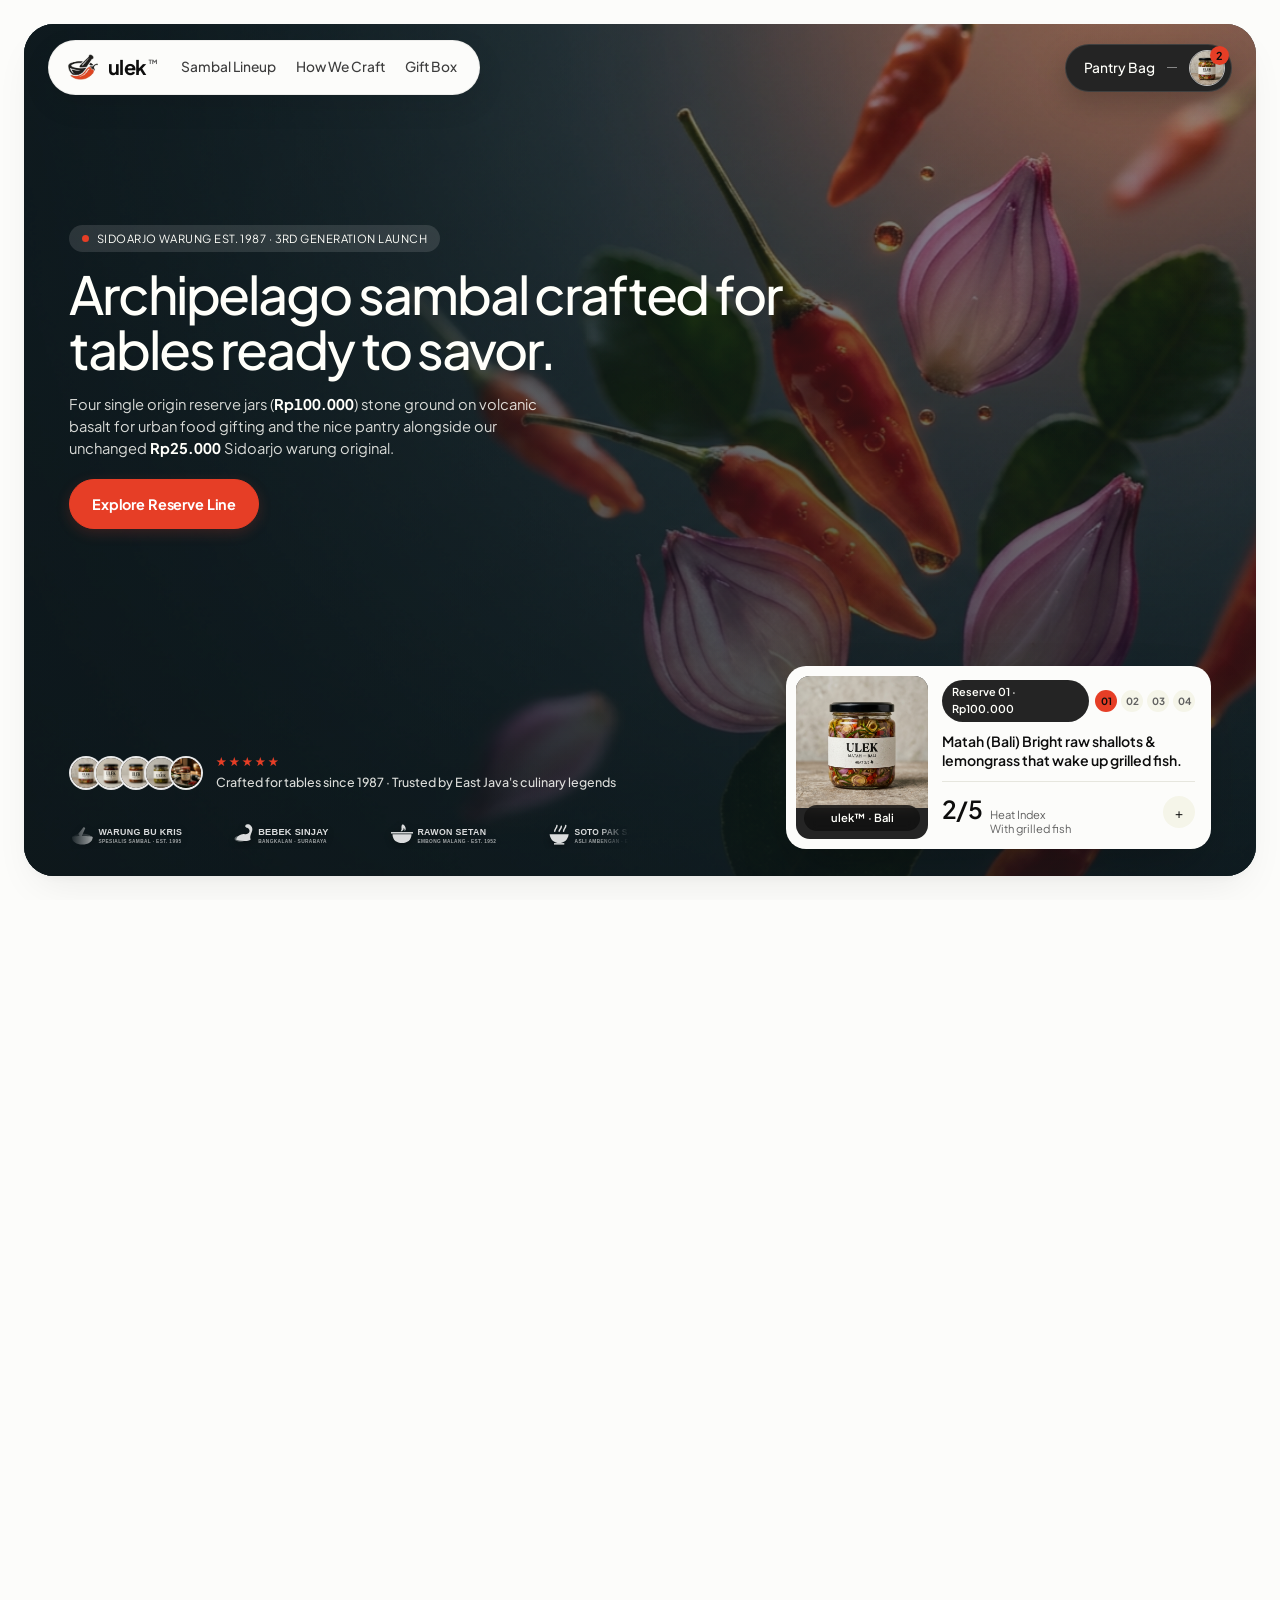
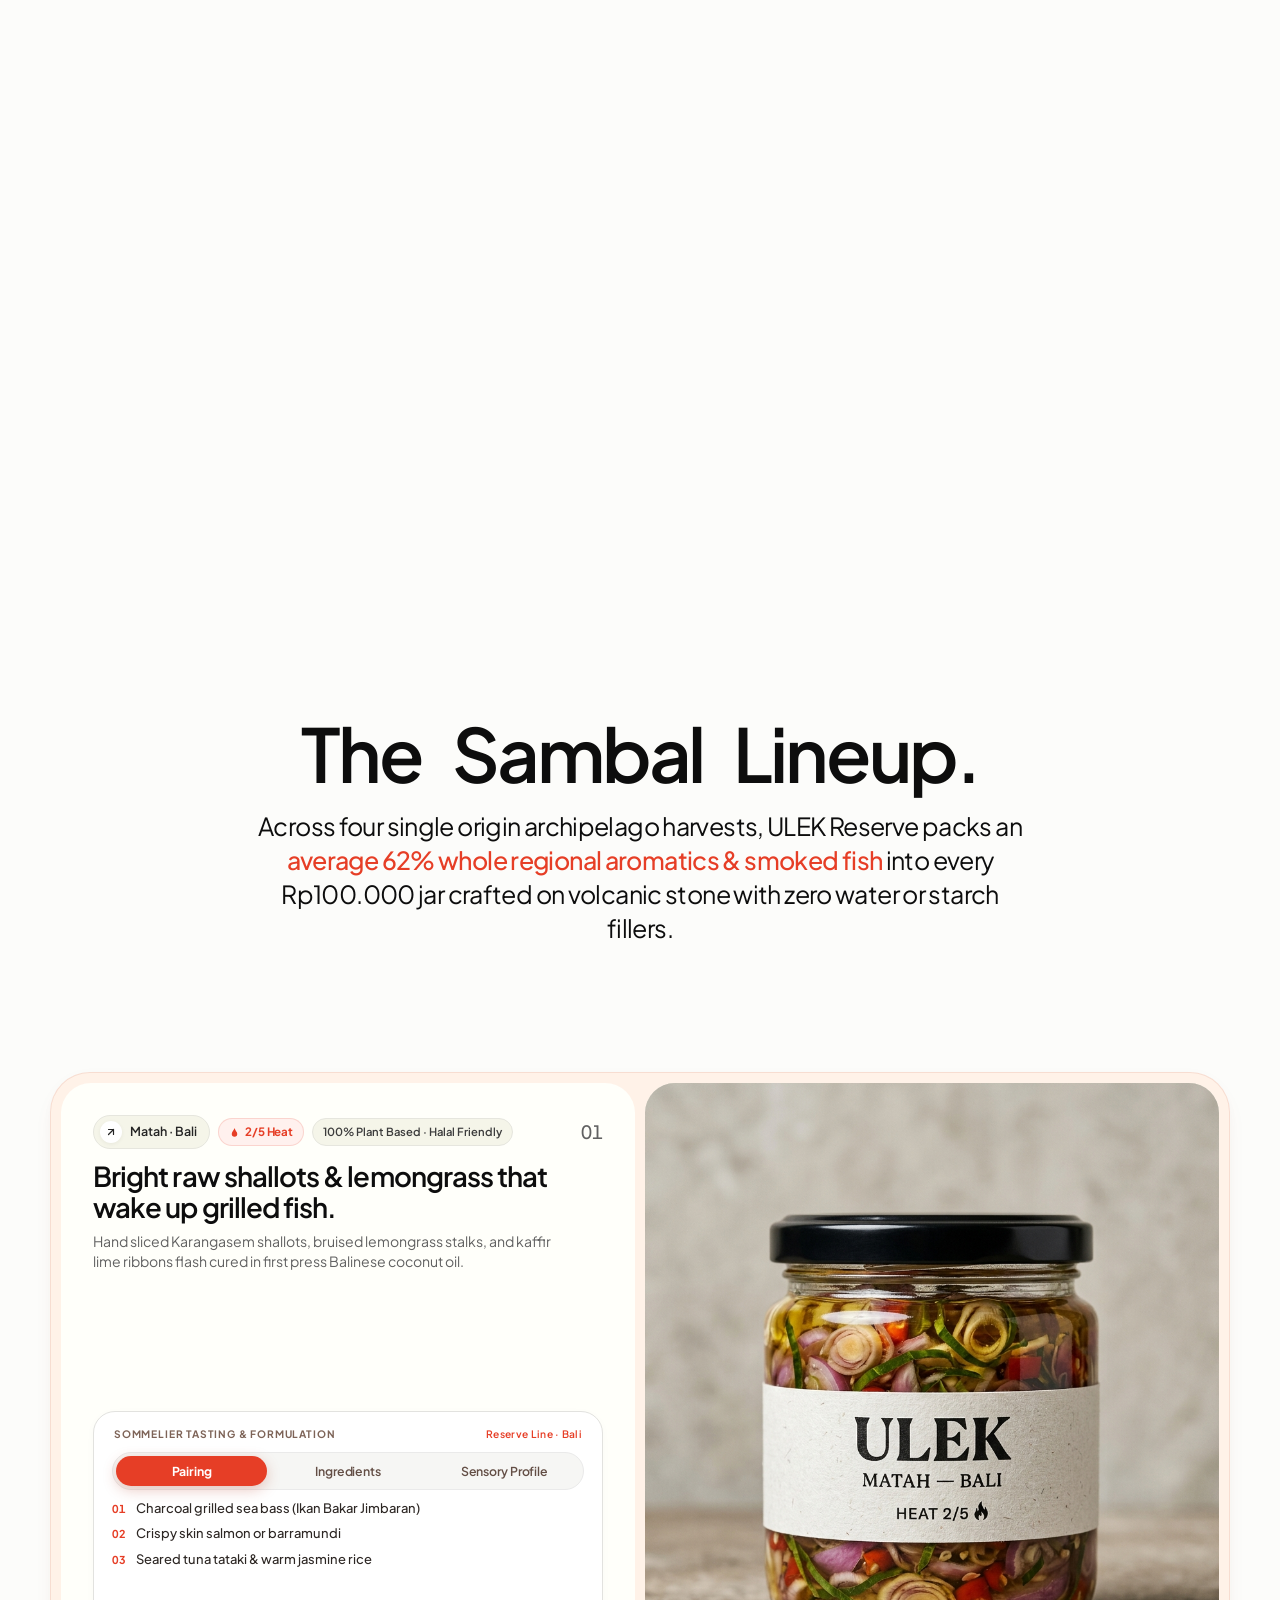
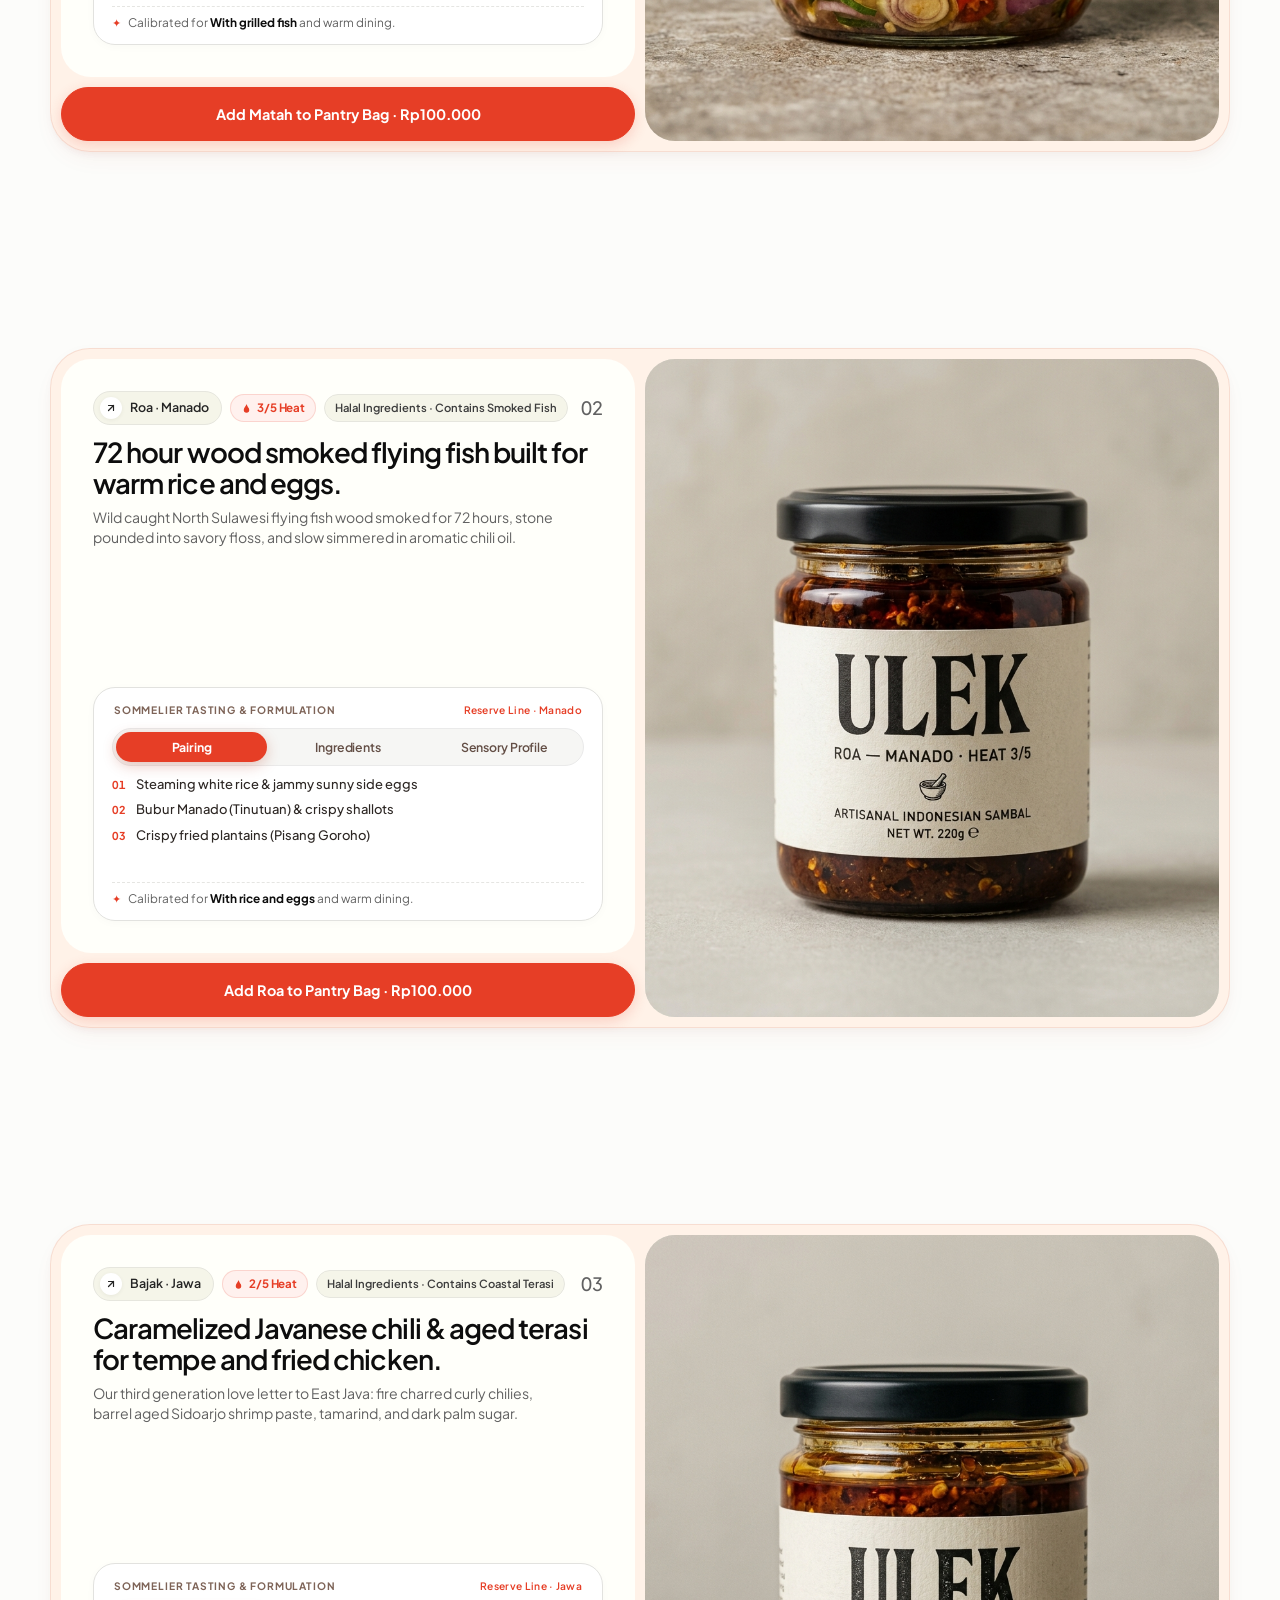
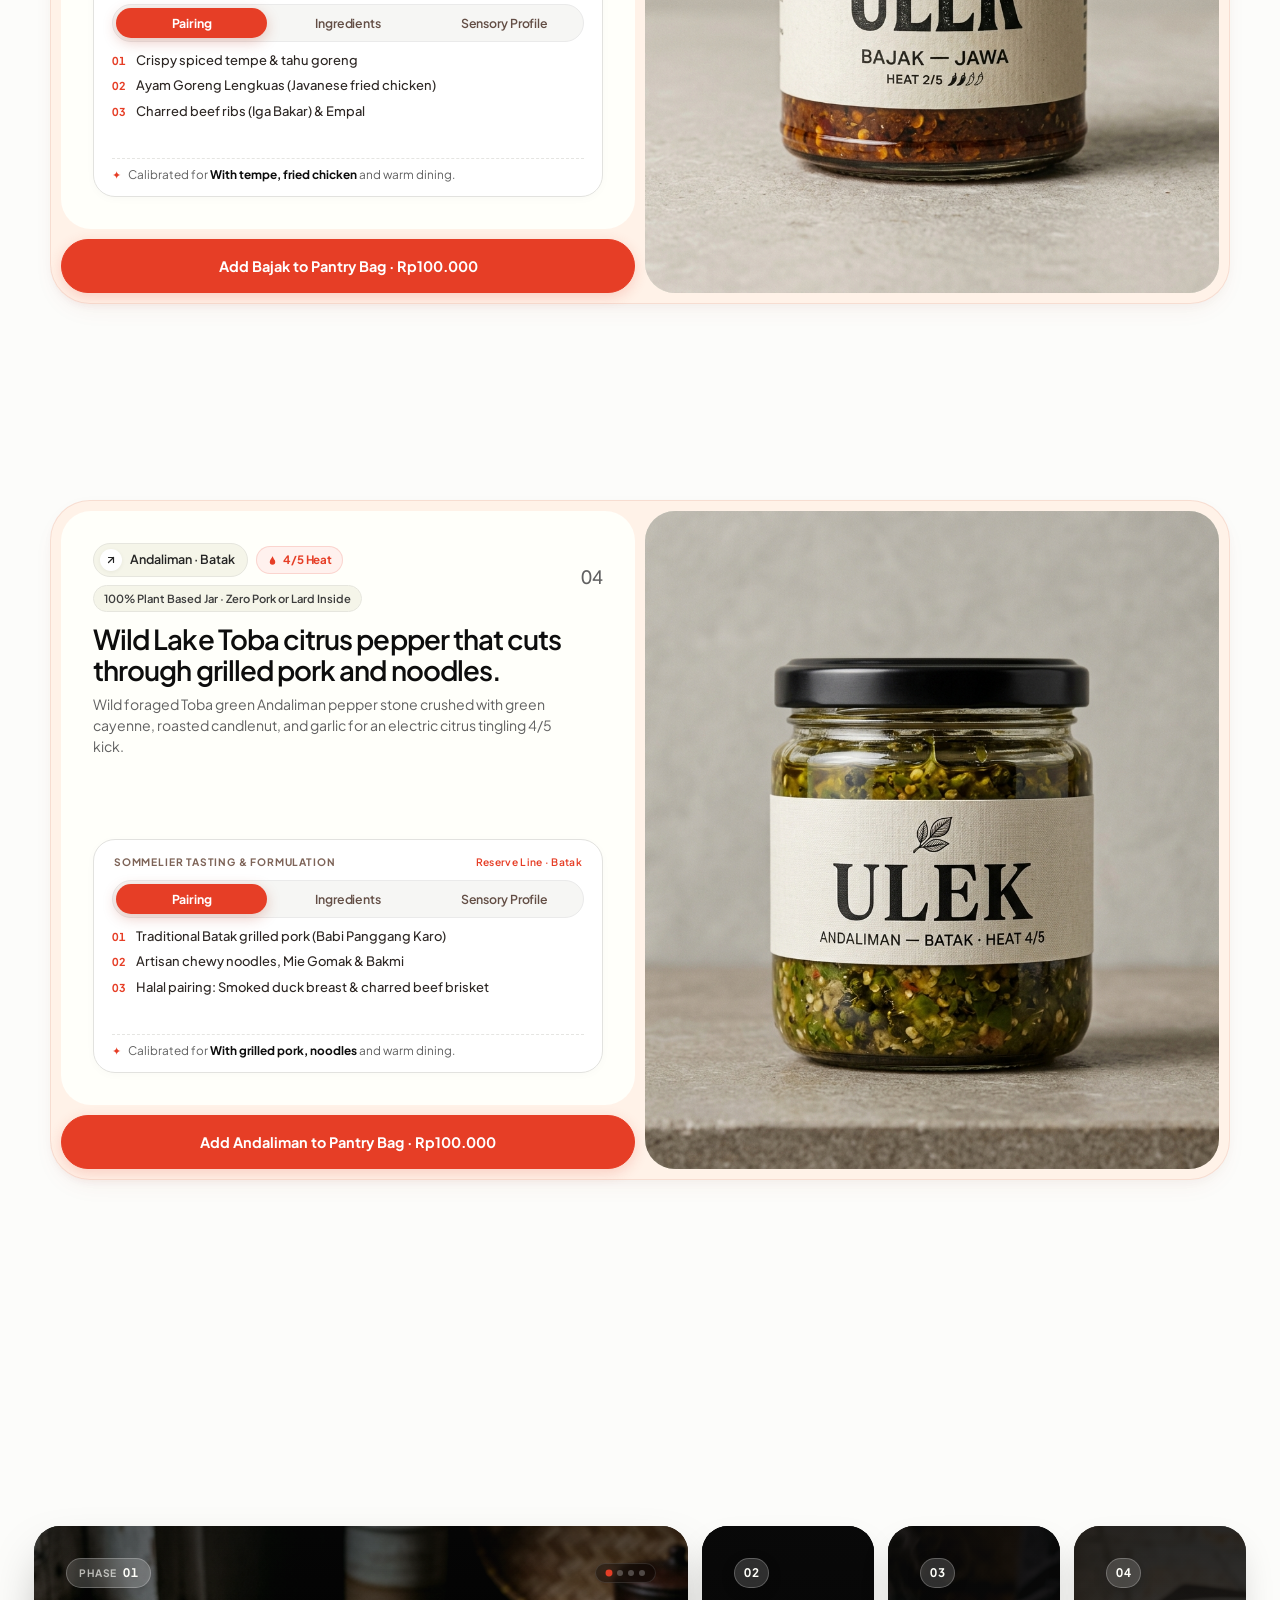
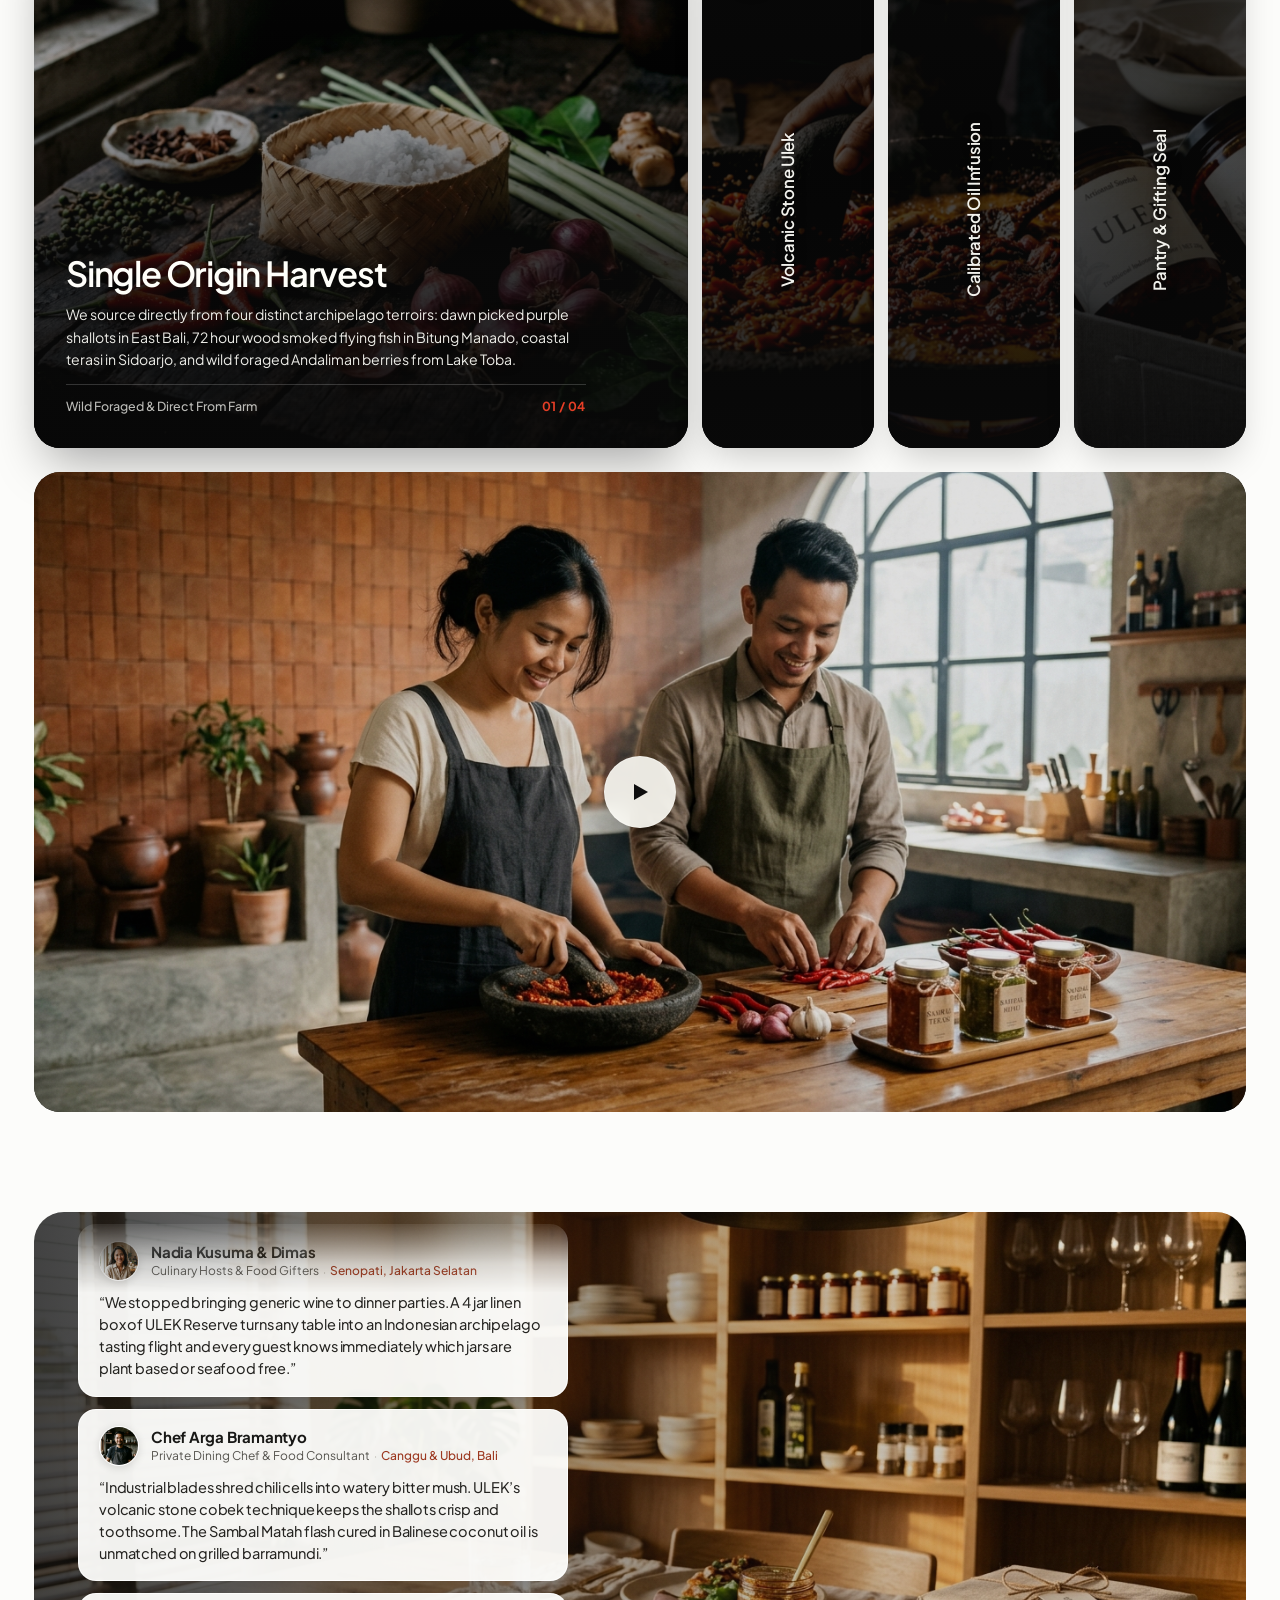
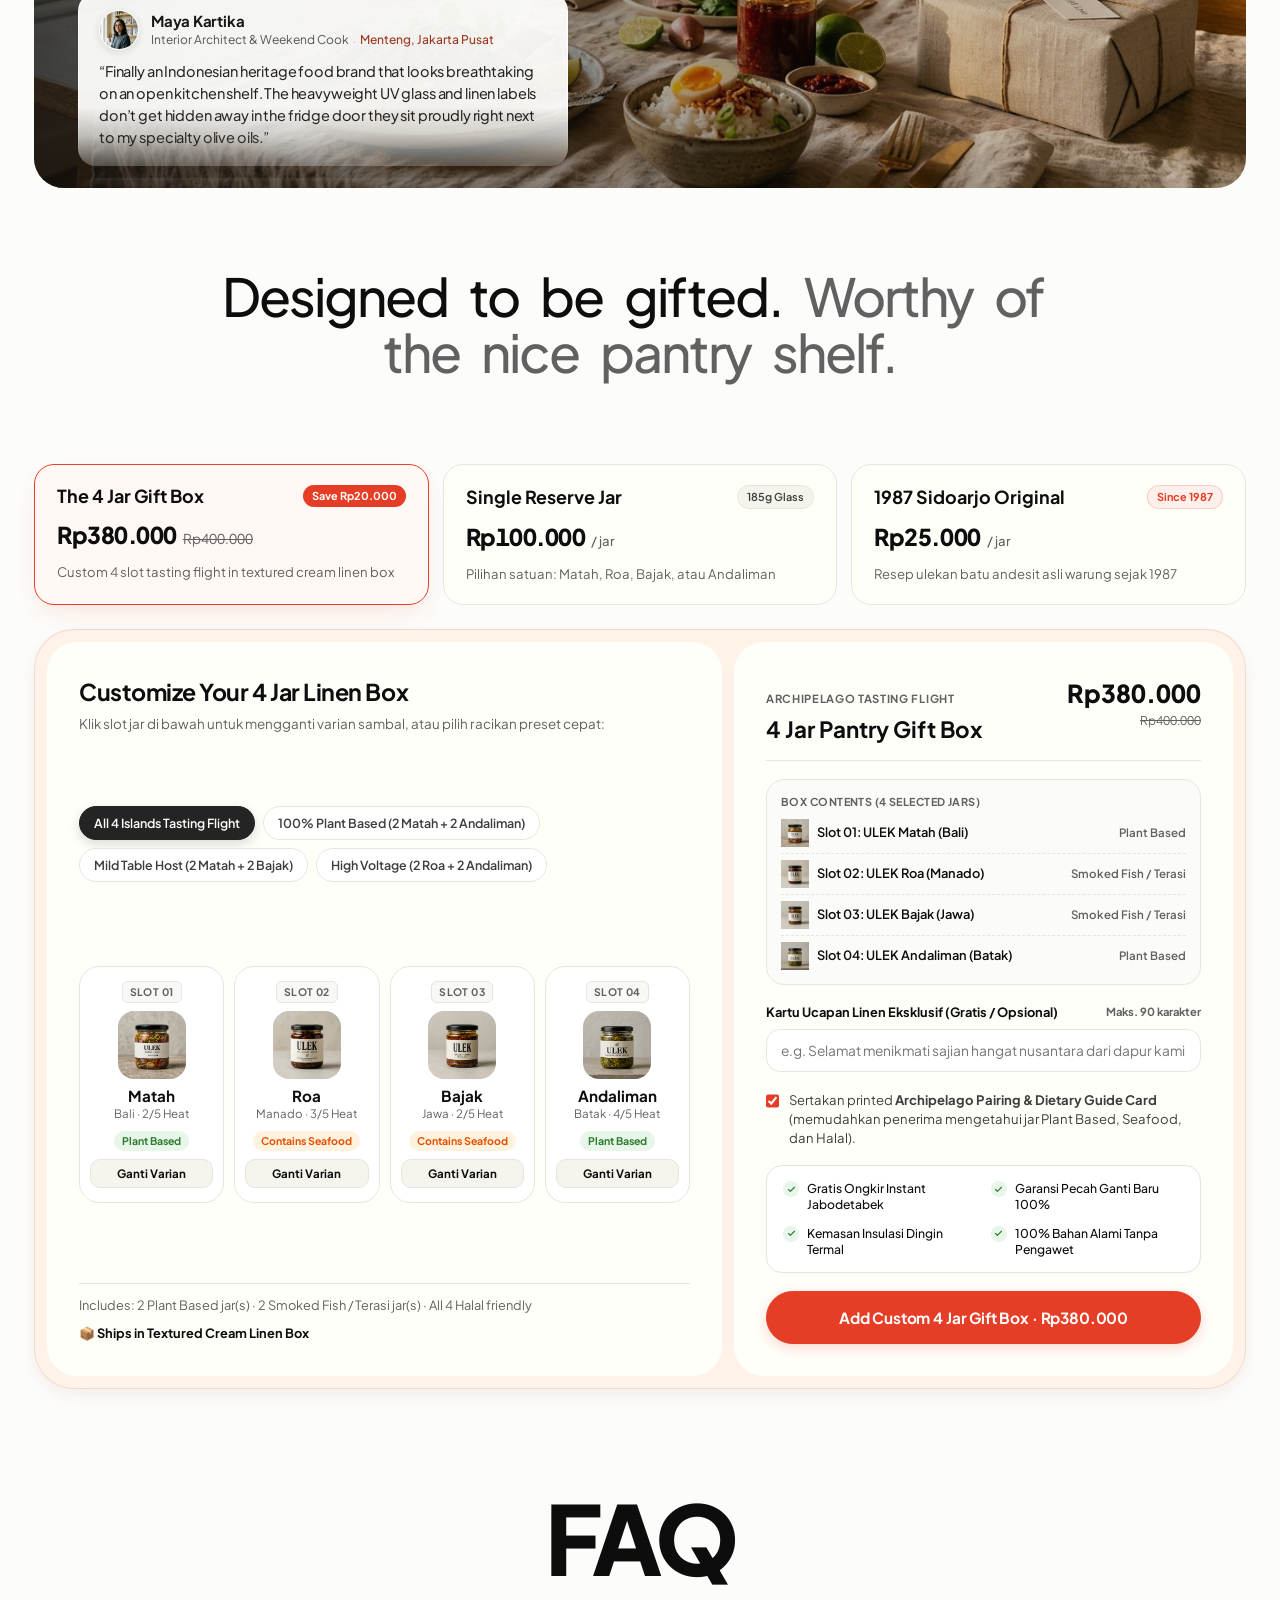
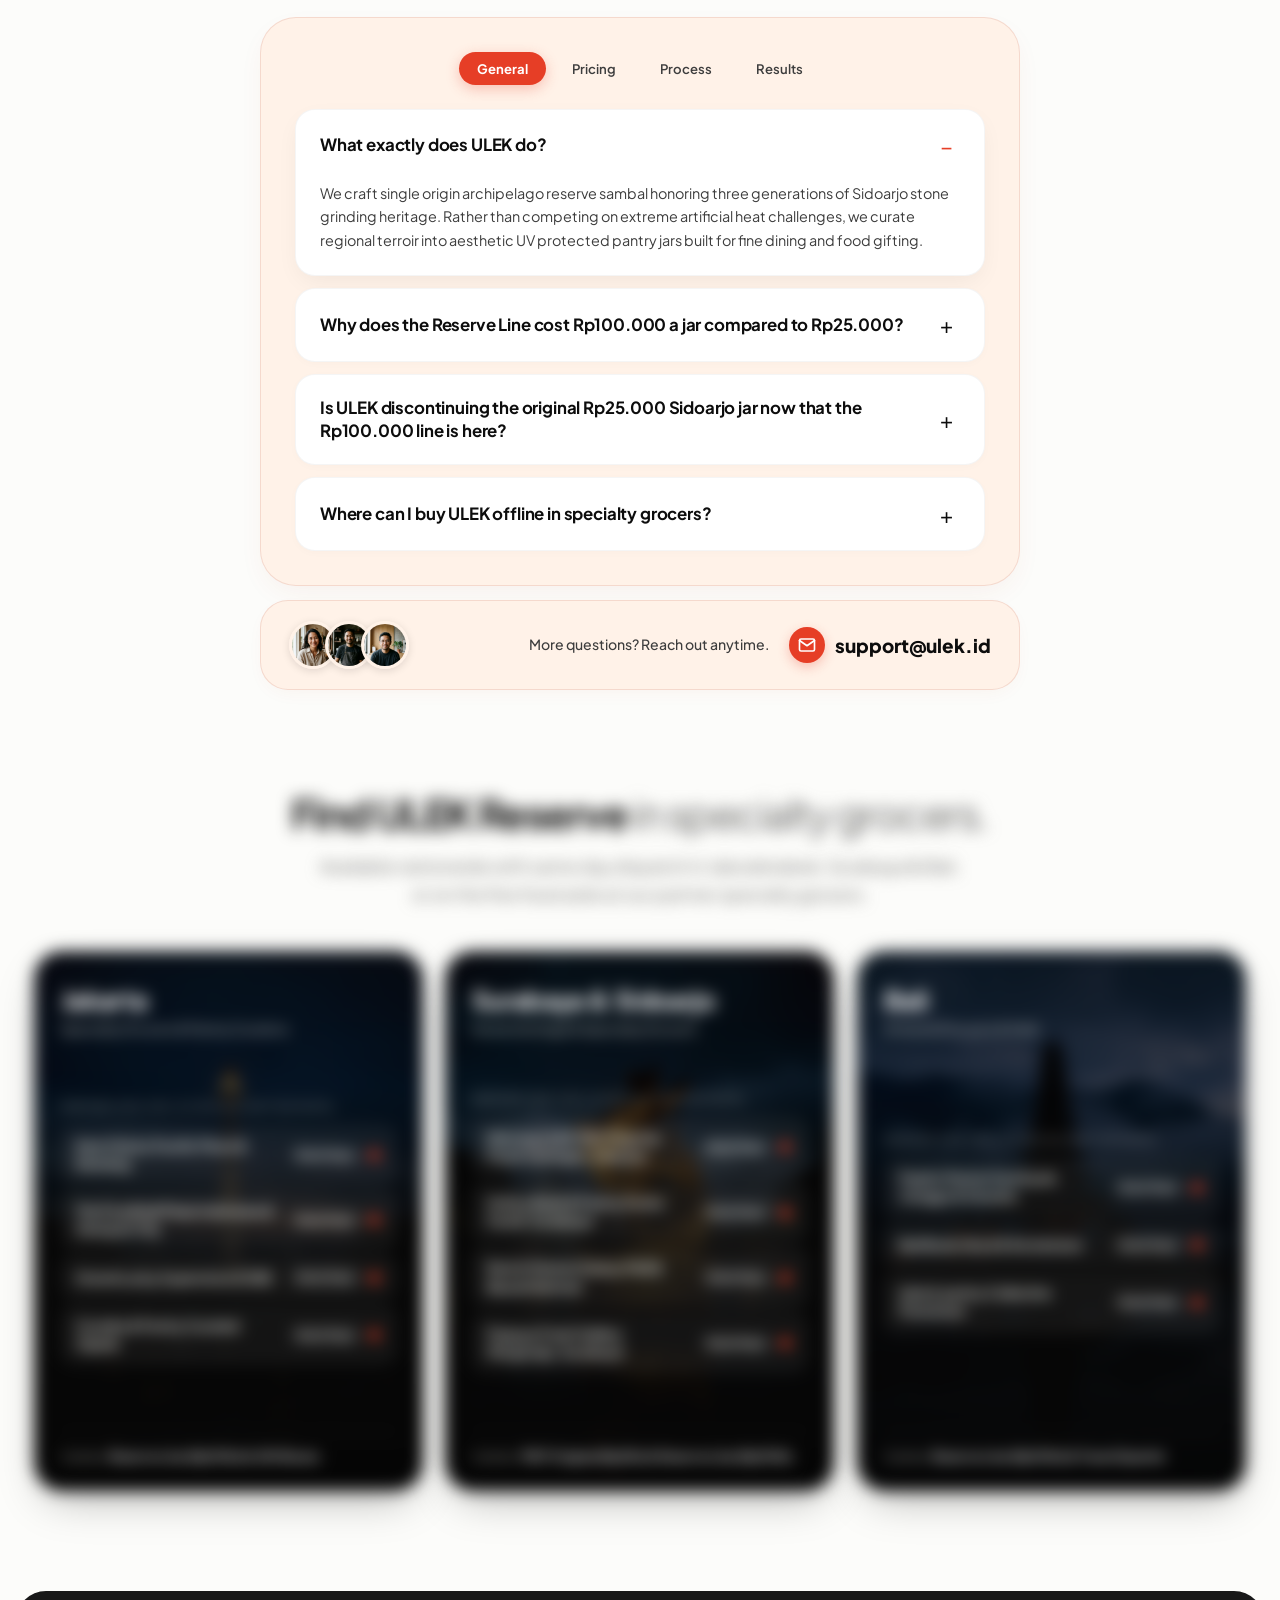
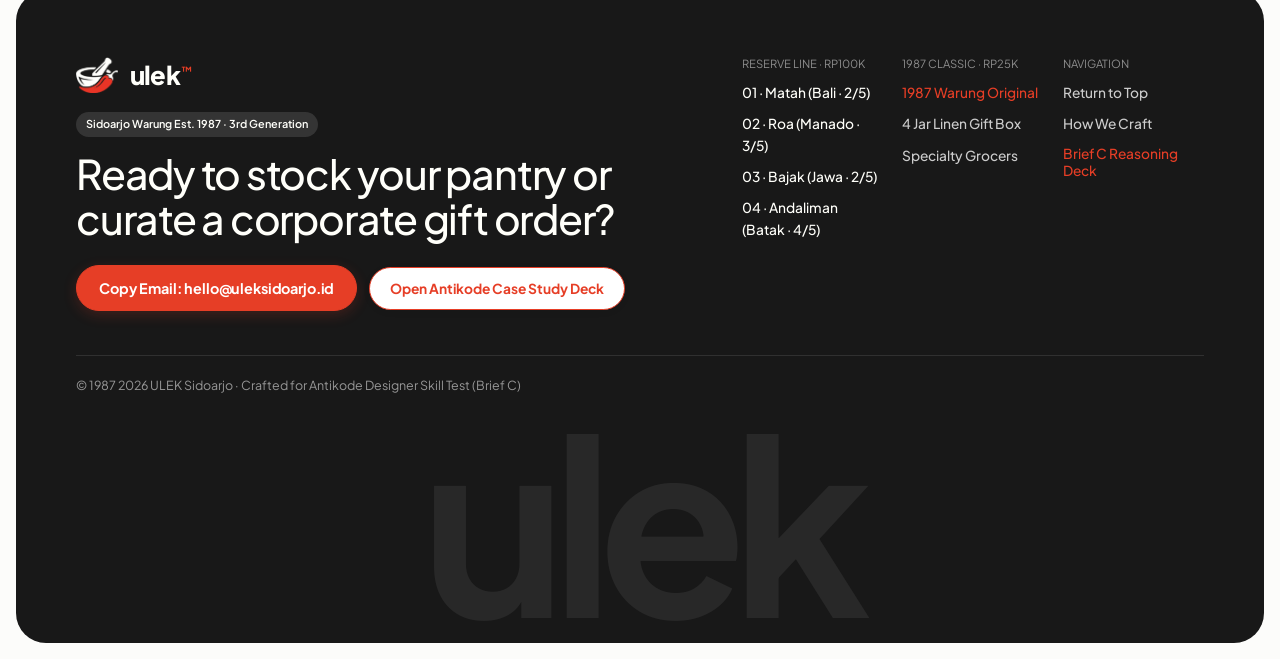
==== commit 1f30f776: "Remove PDP page view; streamline navigation and direct add-to-cart" ====
--- a/index.html
+++ b/index.html
@@ -43,7 +43,6 @@
         <a href="#collection-section" class="kora-nav-item" data-home-scroll="#collection-section">Sambal Lineup</a>
         <a href="#craft-section" class="kora-nav-item" data-home-scroll="#craft-section">How We Craft</a>
         <a href="#gifting-section" class="kora-nav-item" data-home-scroll="#gifting-section">Gift Box</a>
-        <button type="button" class="kora-nav-item kora-nav-item--heritage" data-open-pdp="classic-1987" style="background:none; border:none; cursor:pointer;">1987 Classic · Rp25k</button>
       </nav>
     </div>
 
@@ -211,7 +210,6 @@
 
                     <div style="display:flex; gap:6px;">
                       <button type="button" id="hero-spotlight-bag-btn" class="kora-circle-arrow-btn" title="Add jar to Pantry Bag" aria-label="Add featured jar to Pantry Bag">+</button>
-                      <button type="button" id="hero-spotlight-pdp-btn" class="kora-circle-arrow-btn" title="Open Product Detail Page" aria-label="Inspect featured jar Product Detail Page">↗</button>
                     </div>
                   </div>
                 </div>
@@ -726,23 +724,23 @@
             <div style="display:grid; grid-template-columns:repeat(3, 1fr); gap:20px; font-size:0.86rem;">
               <div style="display:flex; flex-direction:column; gap:10px;">
                 <span style="font-family:var(--font-mono); font-size:0.7rem; text-transform:uppercase; color:rgba(255,255,255,0.5);">Reserve Line · Rp100k</span>
-                <button type="button" class="kora-nav-item" style="color:#FFFFFA; text-align:left;" data-open-pdp="matah">01 · Matah (Bali · 2/5)</button>
-                <button type="button" class="kora-nav-item" style="color:#FFFFFA; text-align:left;" data-open-pdp="roa">02 · Roa (Manado · 3/5)</button>
-                <button type="button" class="kora-nav-item" style="color:#FFFFFA; text-align:left;" data-open-pdp="bajak">03 · Bajak (Jawa · 2/5)</button>
-                <button type="button" class="kora-nav-item" style="color:#FFFFFA; text-align:left;" data-open-pdp="andaliman">04 · Andaliman (Batak · 4/5)</button>
+                <a href="#collection-section" class="kora-nav-item" style="color:#FFFFFA; text-align:left;" data-home-scroll="#collection-section">01 · Matah (Bali · 2/5)</a>
+                <a href="#collection-section" class="kora-nav-item" style="color:#FFFFFA; text-align:left;" data-home-scroll="#collection-section">02 · Roa (Manado · 3/5)</a>
+                <a href="#collection-section" class="kora-nav-item" style="color:#FFFFFA; text-align:left;" data-home-scroll="#collection-section">03 · Bajak (Jawa · 2/5)</a>
+                <a href="#collection-section" class="kora-nav-item" style="color:#FFFFFA; text-align:left;" data-home-scroll="#collection-section">04 · Andaliman (Batak · 4/5)</a>
               </div>
 
               <div style="display:flex; flex-direction:column; gap:10px;">
                 <span style="font-family:var(--font-mono); font-size:0.7rem; text-transform:uppercase; color:rgba(255,255,255,0.5);">1987 Classic · Rp25k</span>
-                <button type="button" class="kora-nav-item" style="color:var(--kora-green); text-align:left;" data-open-pdp="classic-1987">1987 Warung Original</button>
+                <a href="#gifting-section" class="kora-nav-item" style="color:var(--kora-green); text-align:left;" data-home-scroll="#gifting-section">1987 Warung Original</a>
                 <a href="#gifting-section" class="kora-nav-item" style="color:rgba(255,255,255,0.78);" data-home-scroll="#gifting-section">4 Jar Linen Gift Box</a>
                 <a href="#stockists-section" class="kora-nav-item" style="color:rgba(255,255,255,0.78);" data-home-scroll="#stockists-section">Specialty Grocers</a>
               </div>
 
               <div style="display:flex; flex-direction:column; gap:10px;">
-                <span style="font-family:var(--font-mono); font-size:0.7rem; text-transform:uppercase; color:rgba(255,255,255,0.5);">Skill Test Deliverables</span>
-                <a href="#top" class="kora-nav-item" style="color:rgba(255,255,255,0.78);" data-home-scroll="#top">Deliverable 01: Homepage</a>
-                <button type="button" class="kora-nav-item" style="color:rgba(255,255,255,0.78); text-align:left;" data-open-pdp="matah">Deliverable 02: PDP</button>
+                <span style="font-family:var(--font-mono); font-size:0.7rem; text-transform:uppercase; color:rgba(255,255,255,0.5);">Navigation</span>
+                <a href="#top" class="kora-nav-item" style="color:rgba(255,255,255,0.78);" data-home-scroll="#top">Return to Top</a>
+                <a href="#craft-section" class="kora-nav-item" style="color:rgba(255,255,255,0.78);" data-home-scroll="#craft-section">How We Craft</a>
                 <button type="button" id="footer-case-study-link" class="kora-nav-item" style="color:var(--kora-green); text-align:left;">Brief C Reasoning Deck</button>
               </div>
             </div>
@@ -756,15 +754,6 @@
         </footer>
       </section>
     </main>
-
-    <!-- ======================================================================
-         DELIVERABLE 02: PRODUCT DETAIL PAGE (PDP) VIEW
-         (Instant Multi-SKU Switcher for All 4 Reserve Jars + 1987 Classic)
-         ====================================================================== -->
-    <section id="view-pdp" class="pdp-view-container" aria-live="polite" aria-label="Product Detail Page">
-      <!-- Dynamically rendered by renderPdpView() in js/app.js -->
-    </section>
-
   </div>
 
   <!-- ========================================================================
--- a/css/styles.css
+++ b/css/styles.css
@@ -563,14 +563,12 @@
   padding: 0;
 }
 
-.page-shell > .homepage-view-container > .kora-section,
-.page-shell > .pdp-view-container {
+.page-shell > .homepage-view-container > .kora-section {
   padding-inline: 24px;
 }
 
 @media (max-width: 768px) {
-  .page-shell > .homepage-view-container > .kora-section,
-  .page-shell > .pdp-view-container {
+  .page-shell > .homepage-view-container > .kora-section {
     padding-inline: 16px;
   }
 }
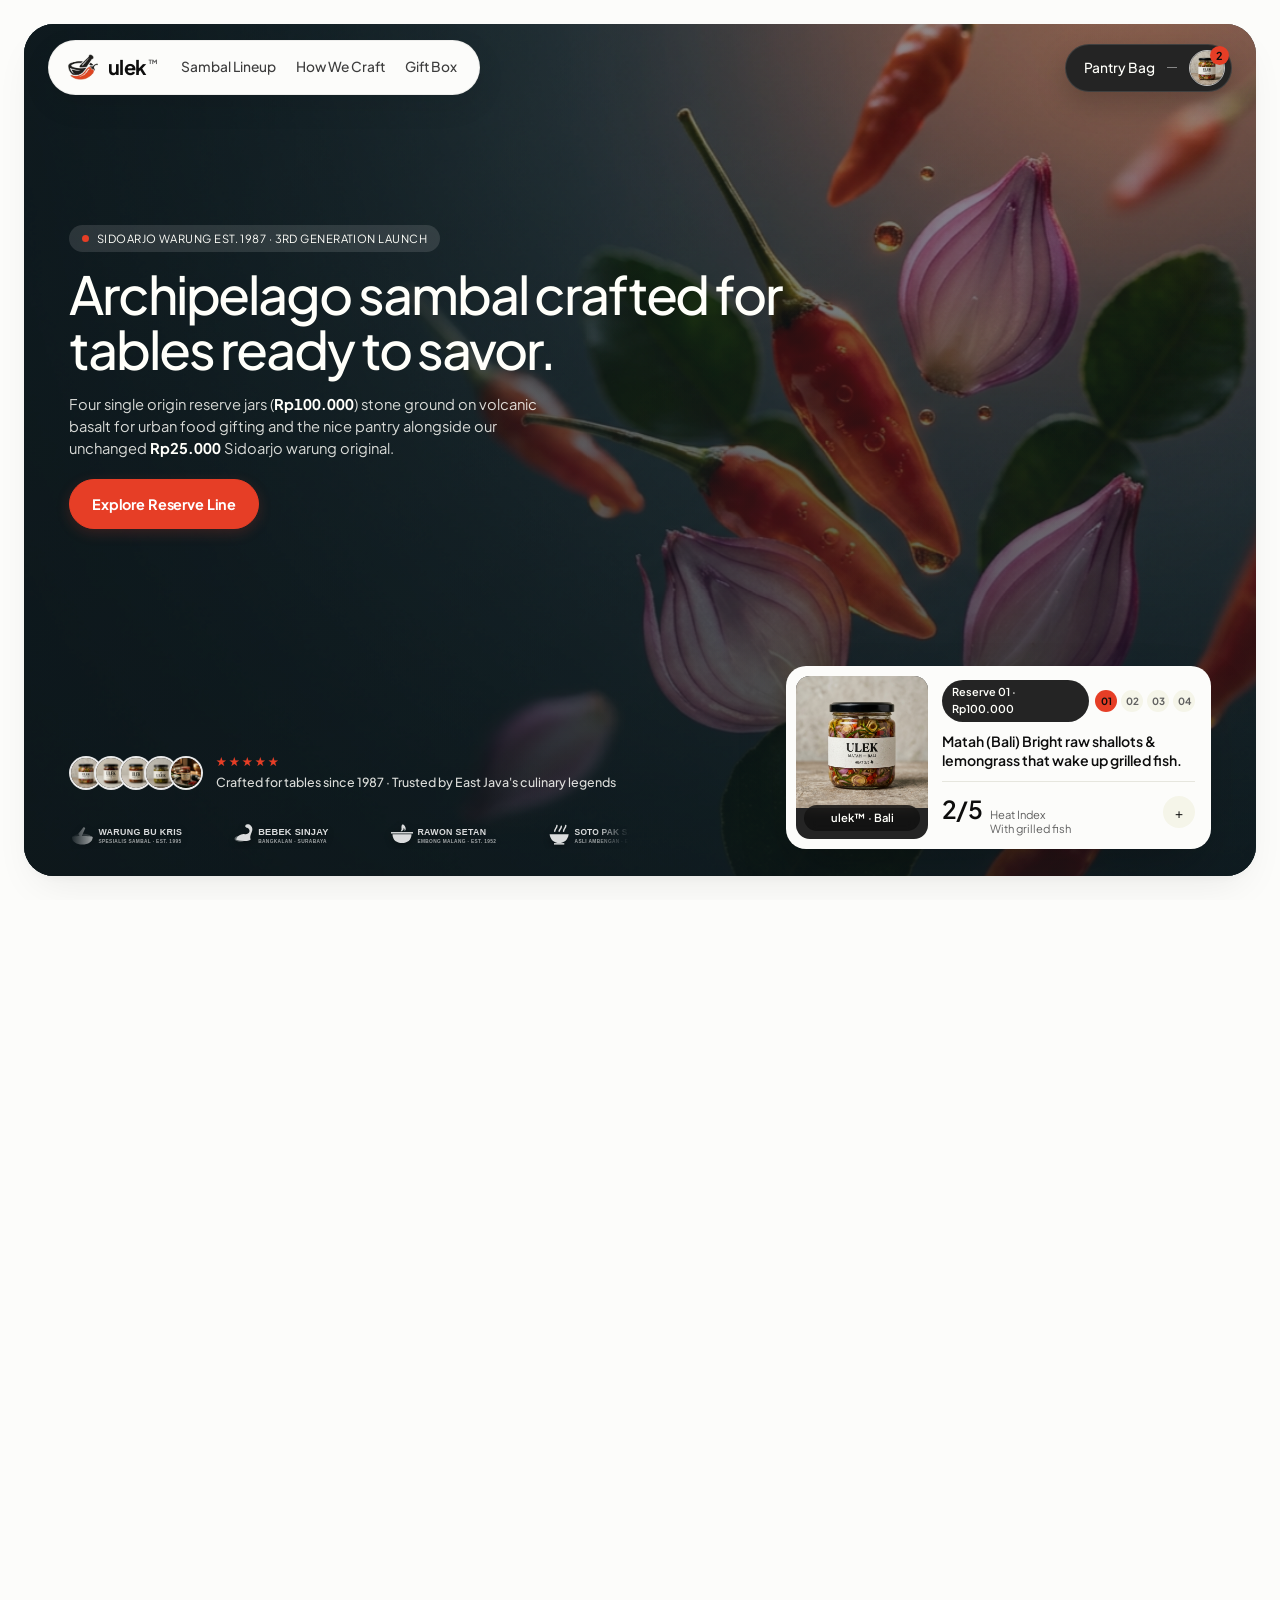
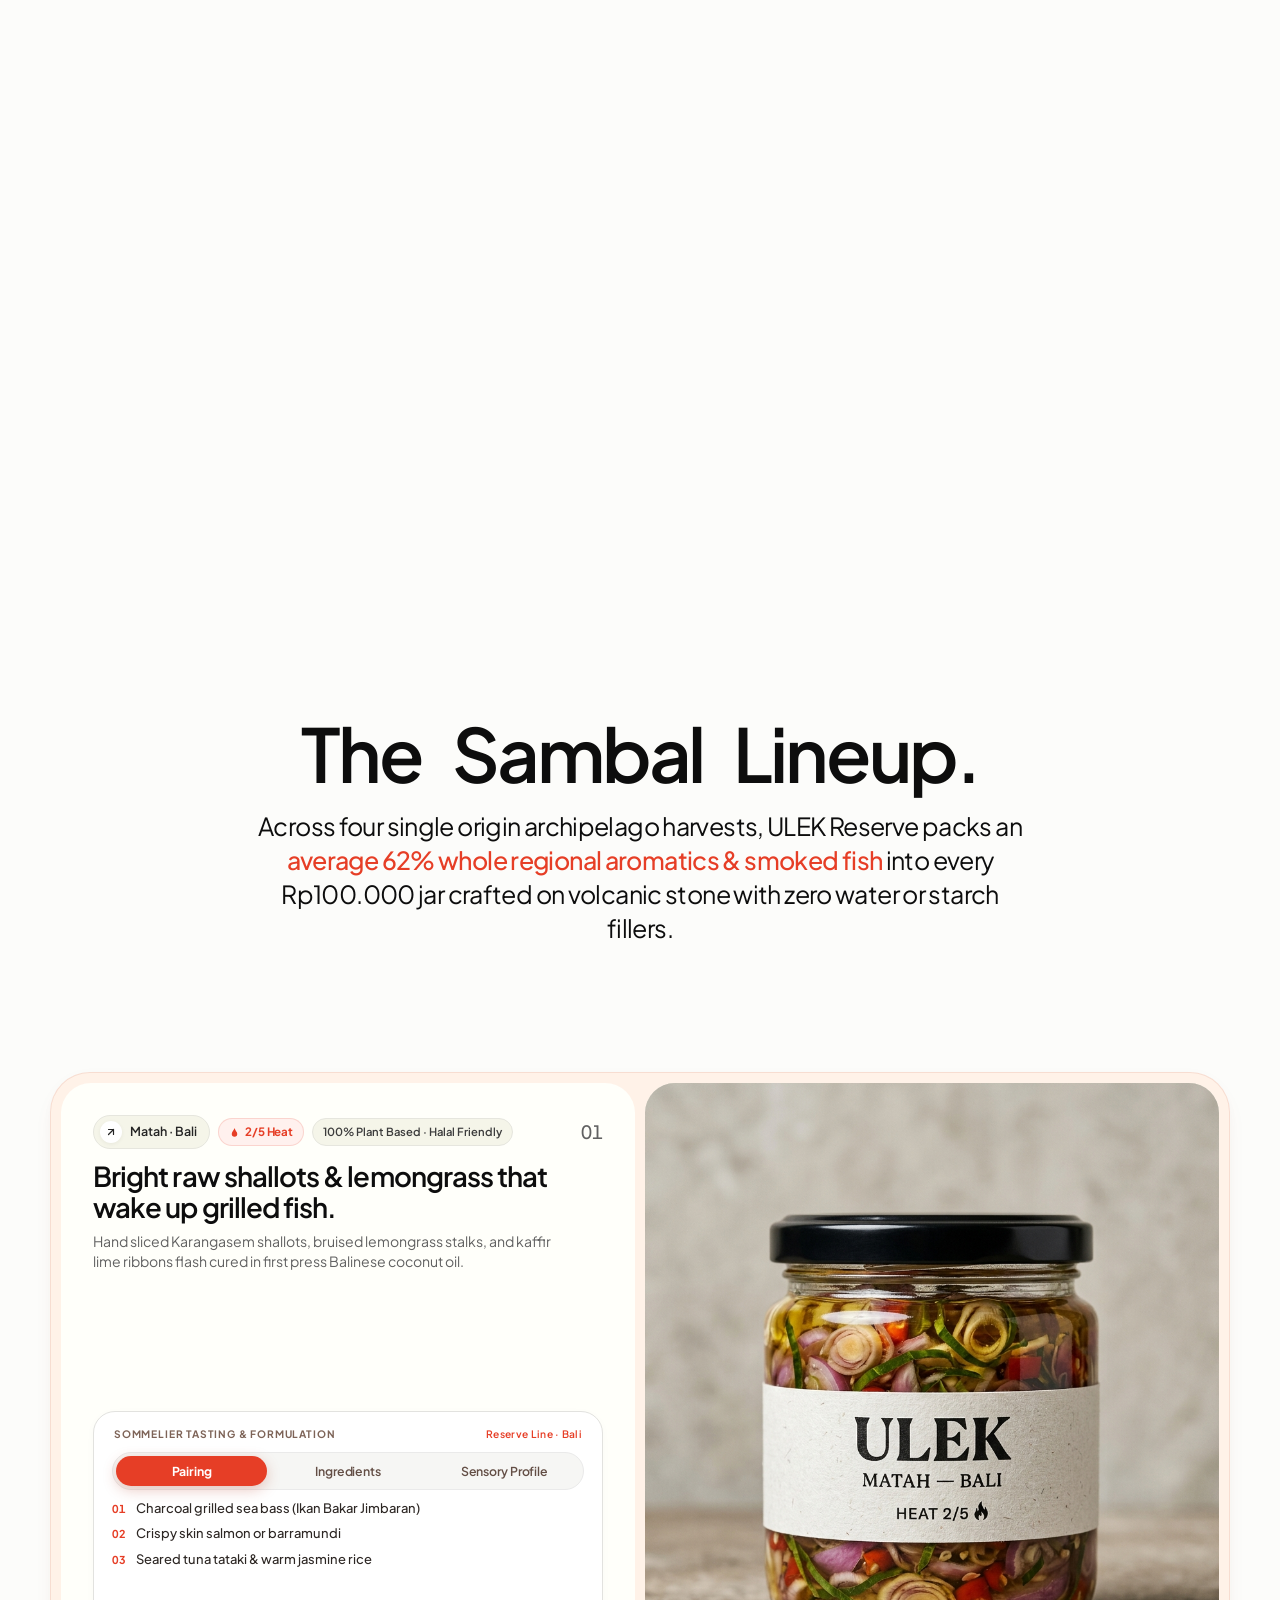
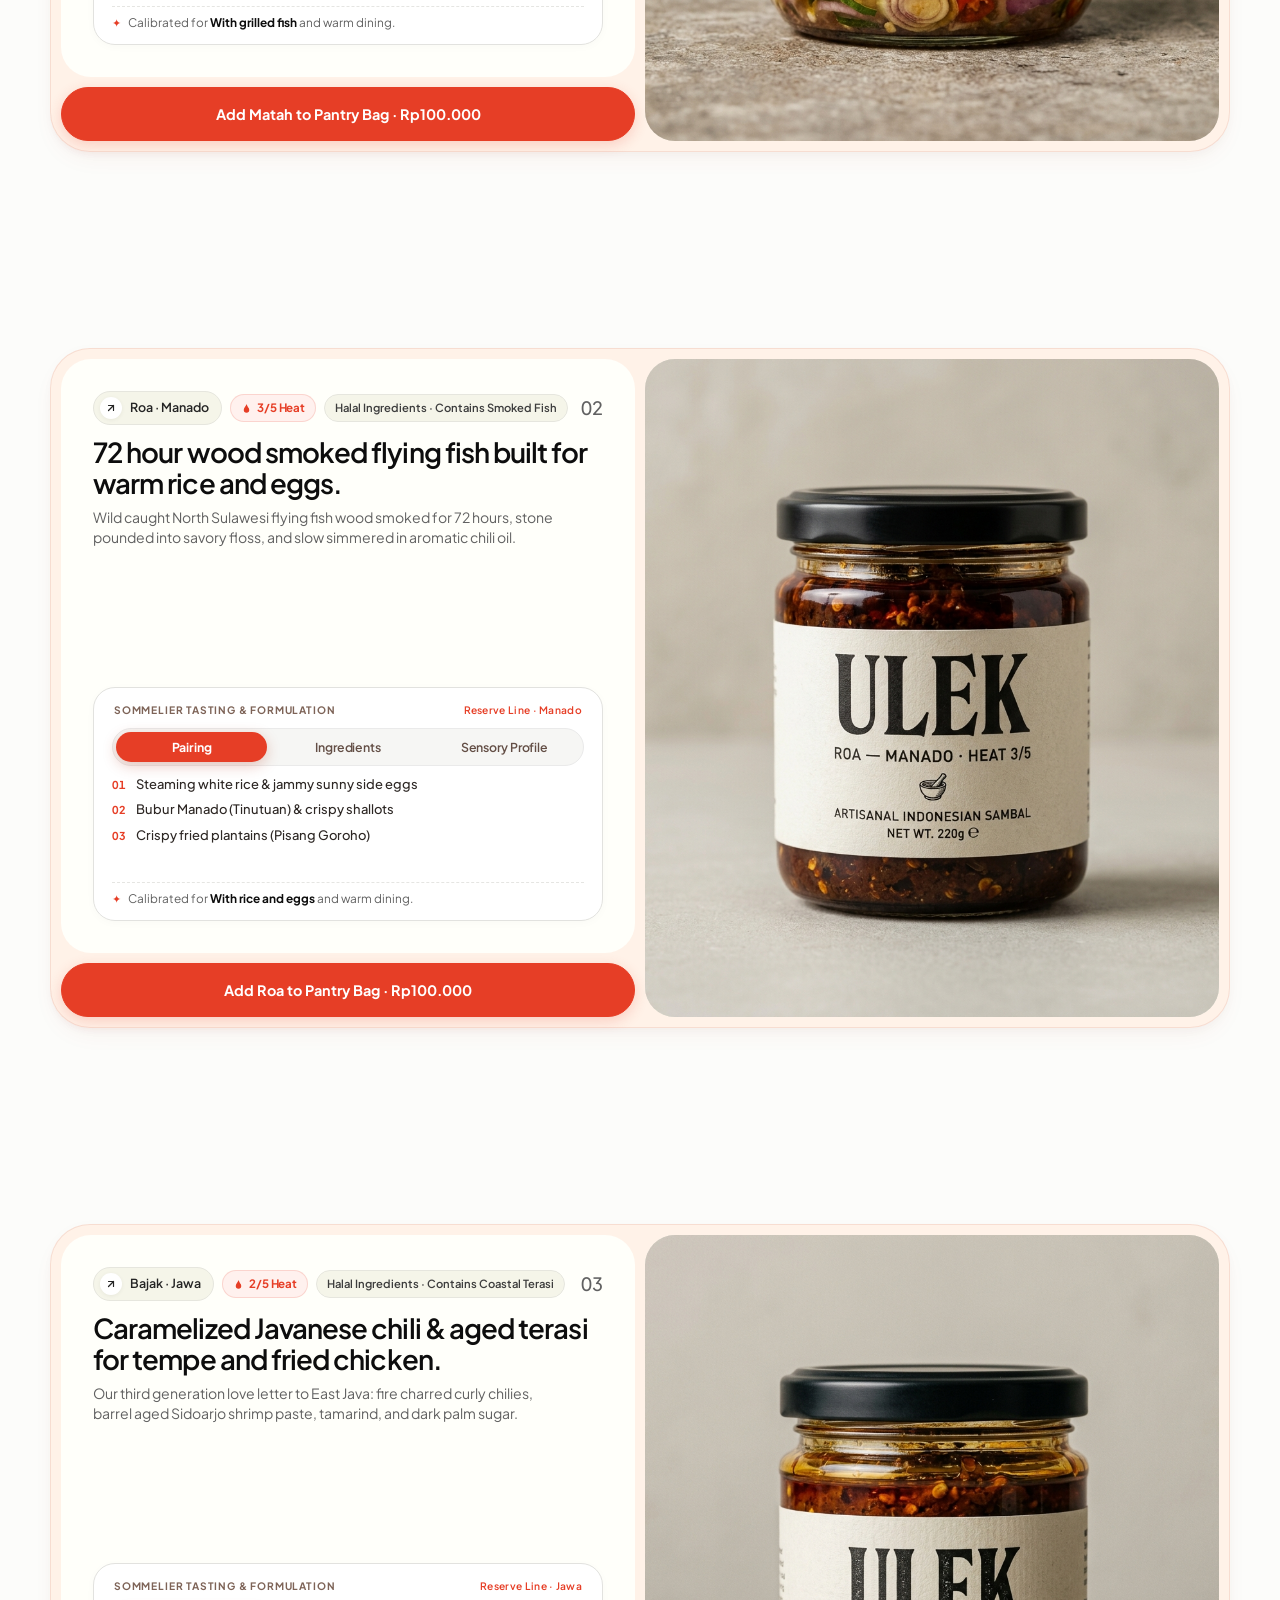
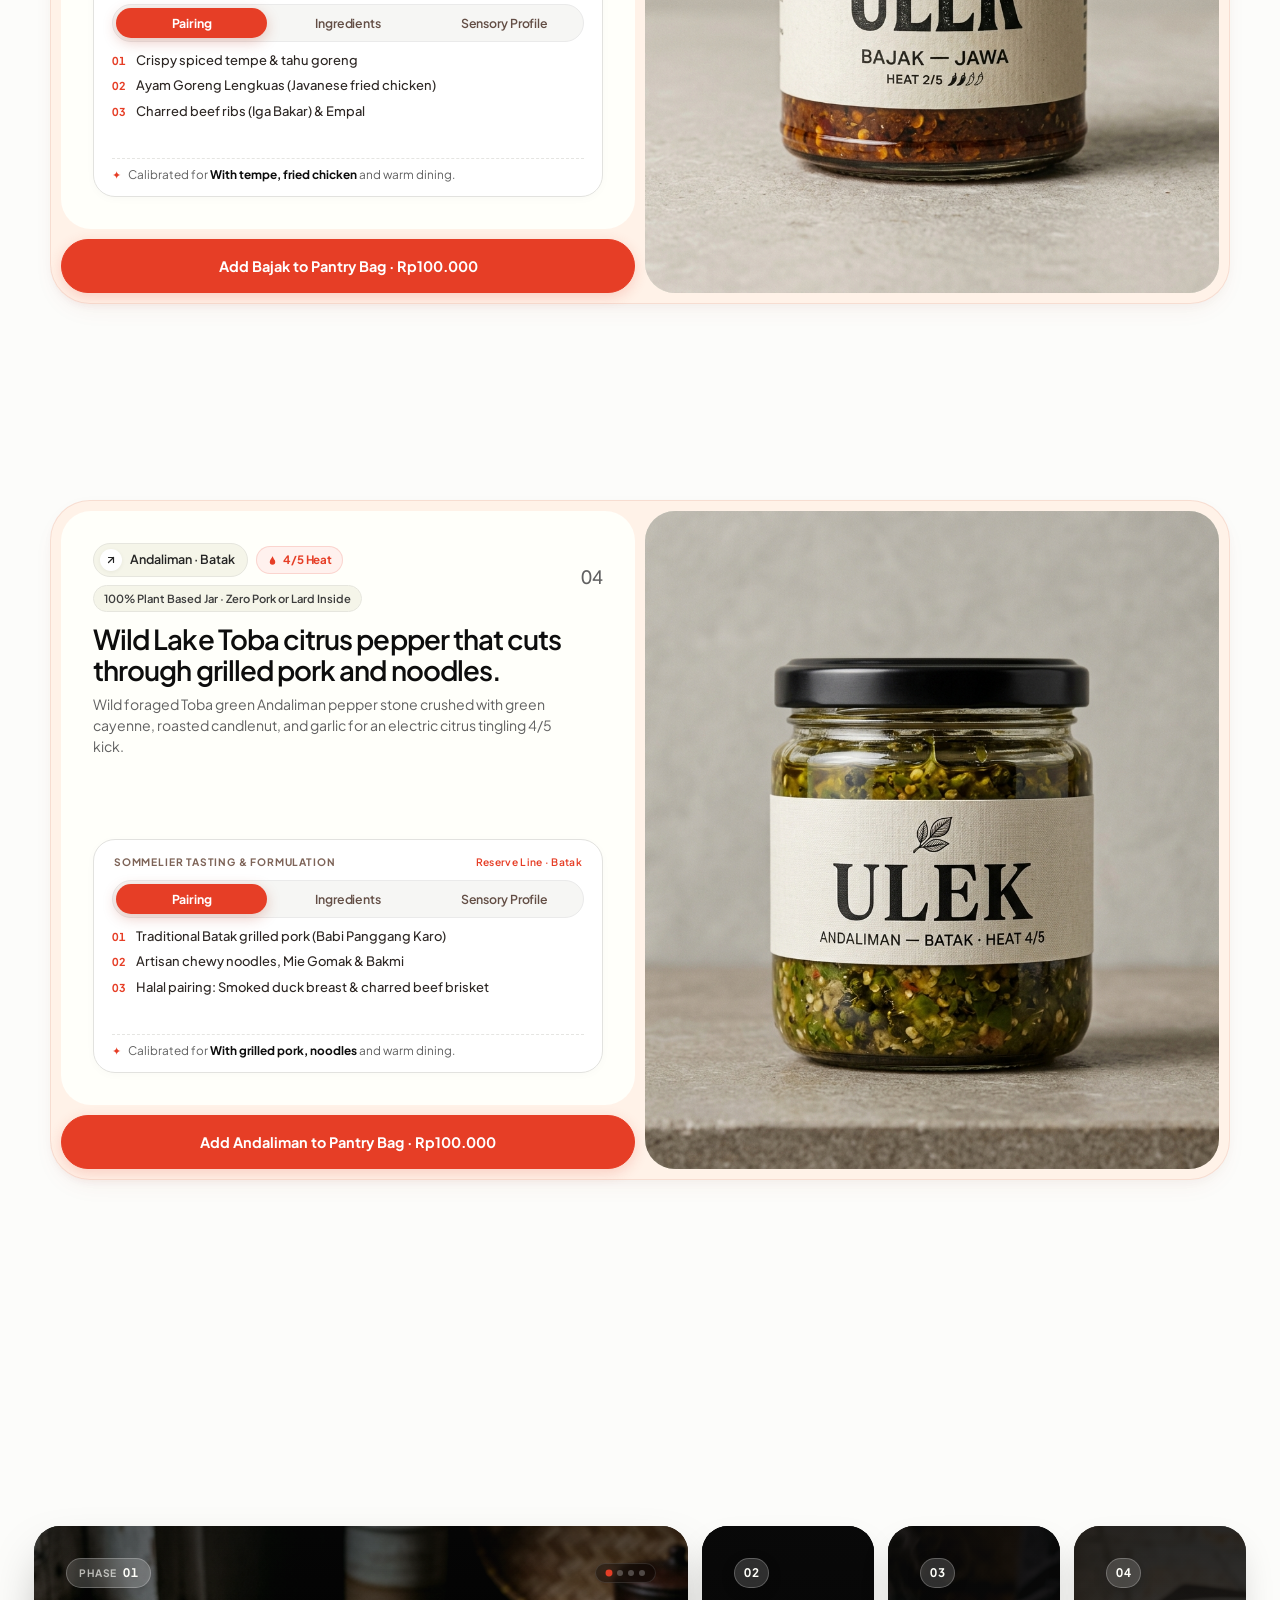
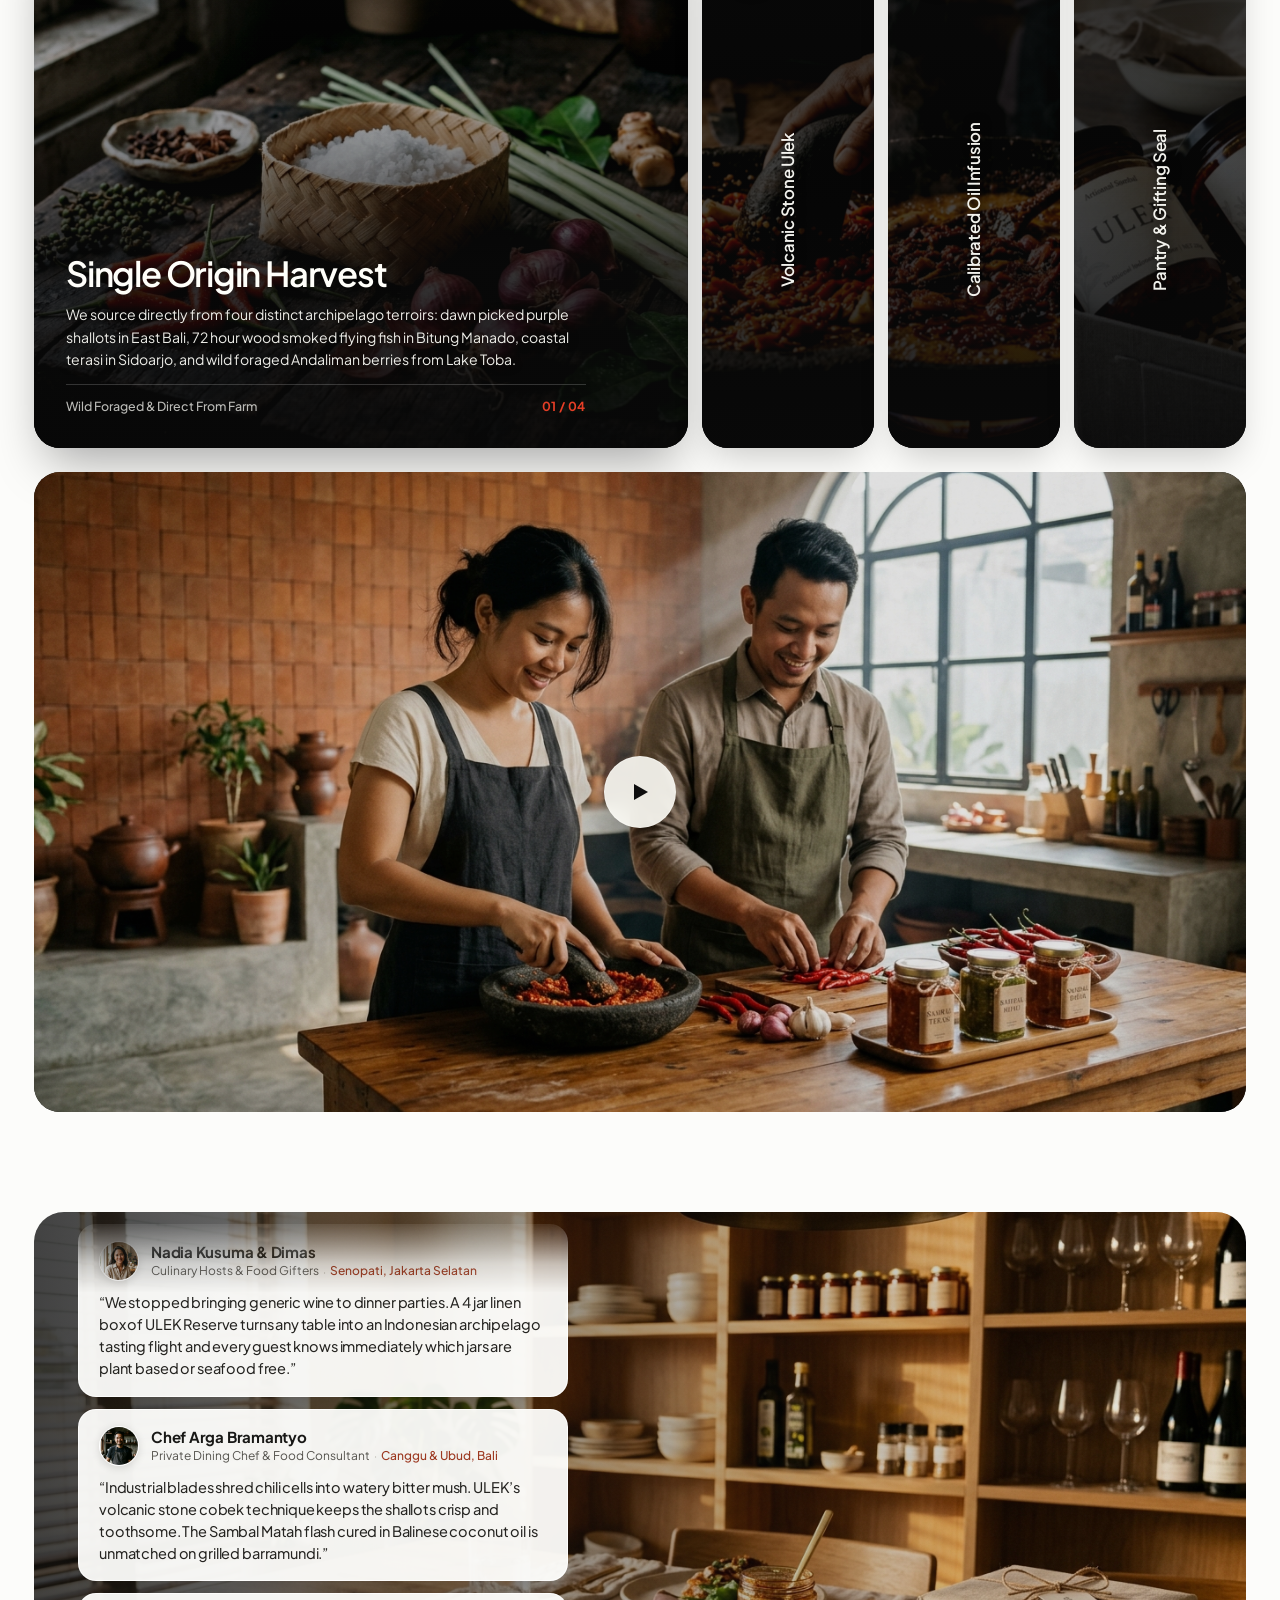
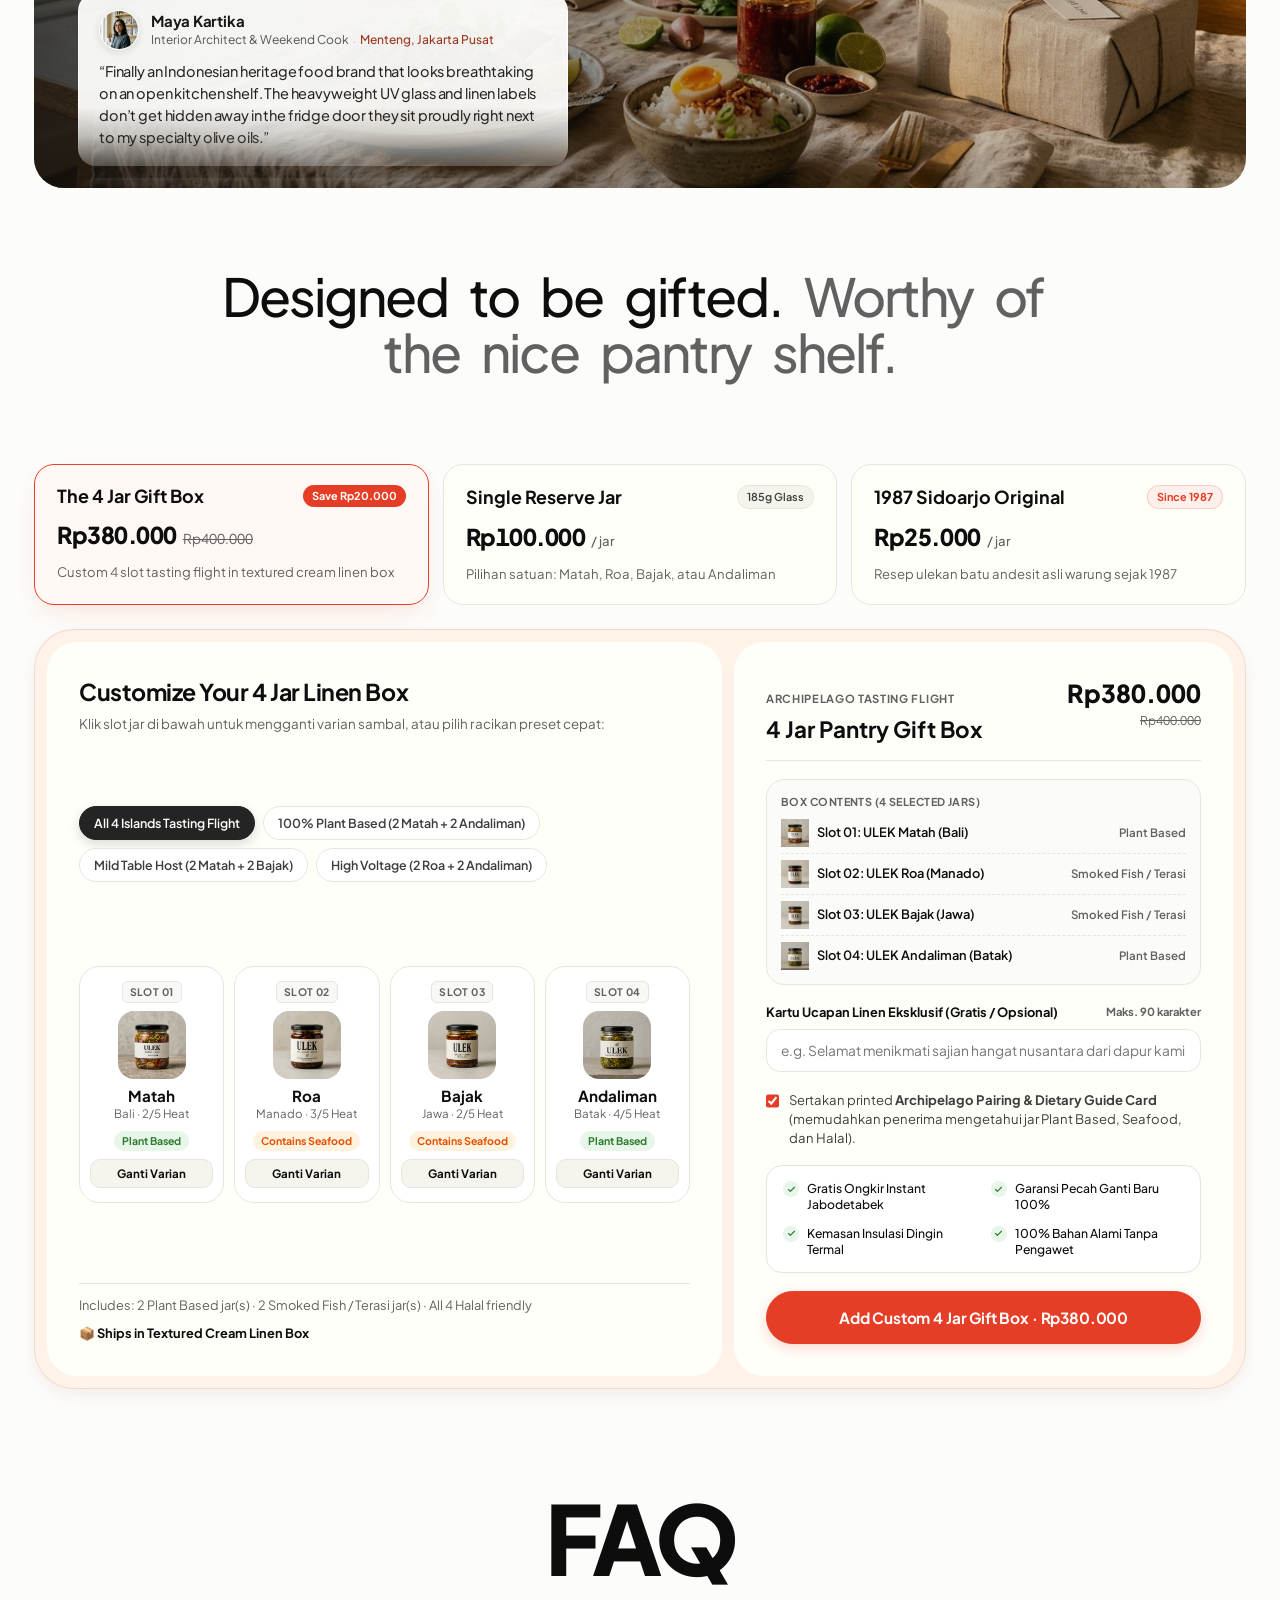
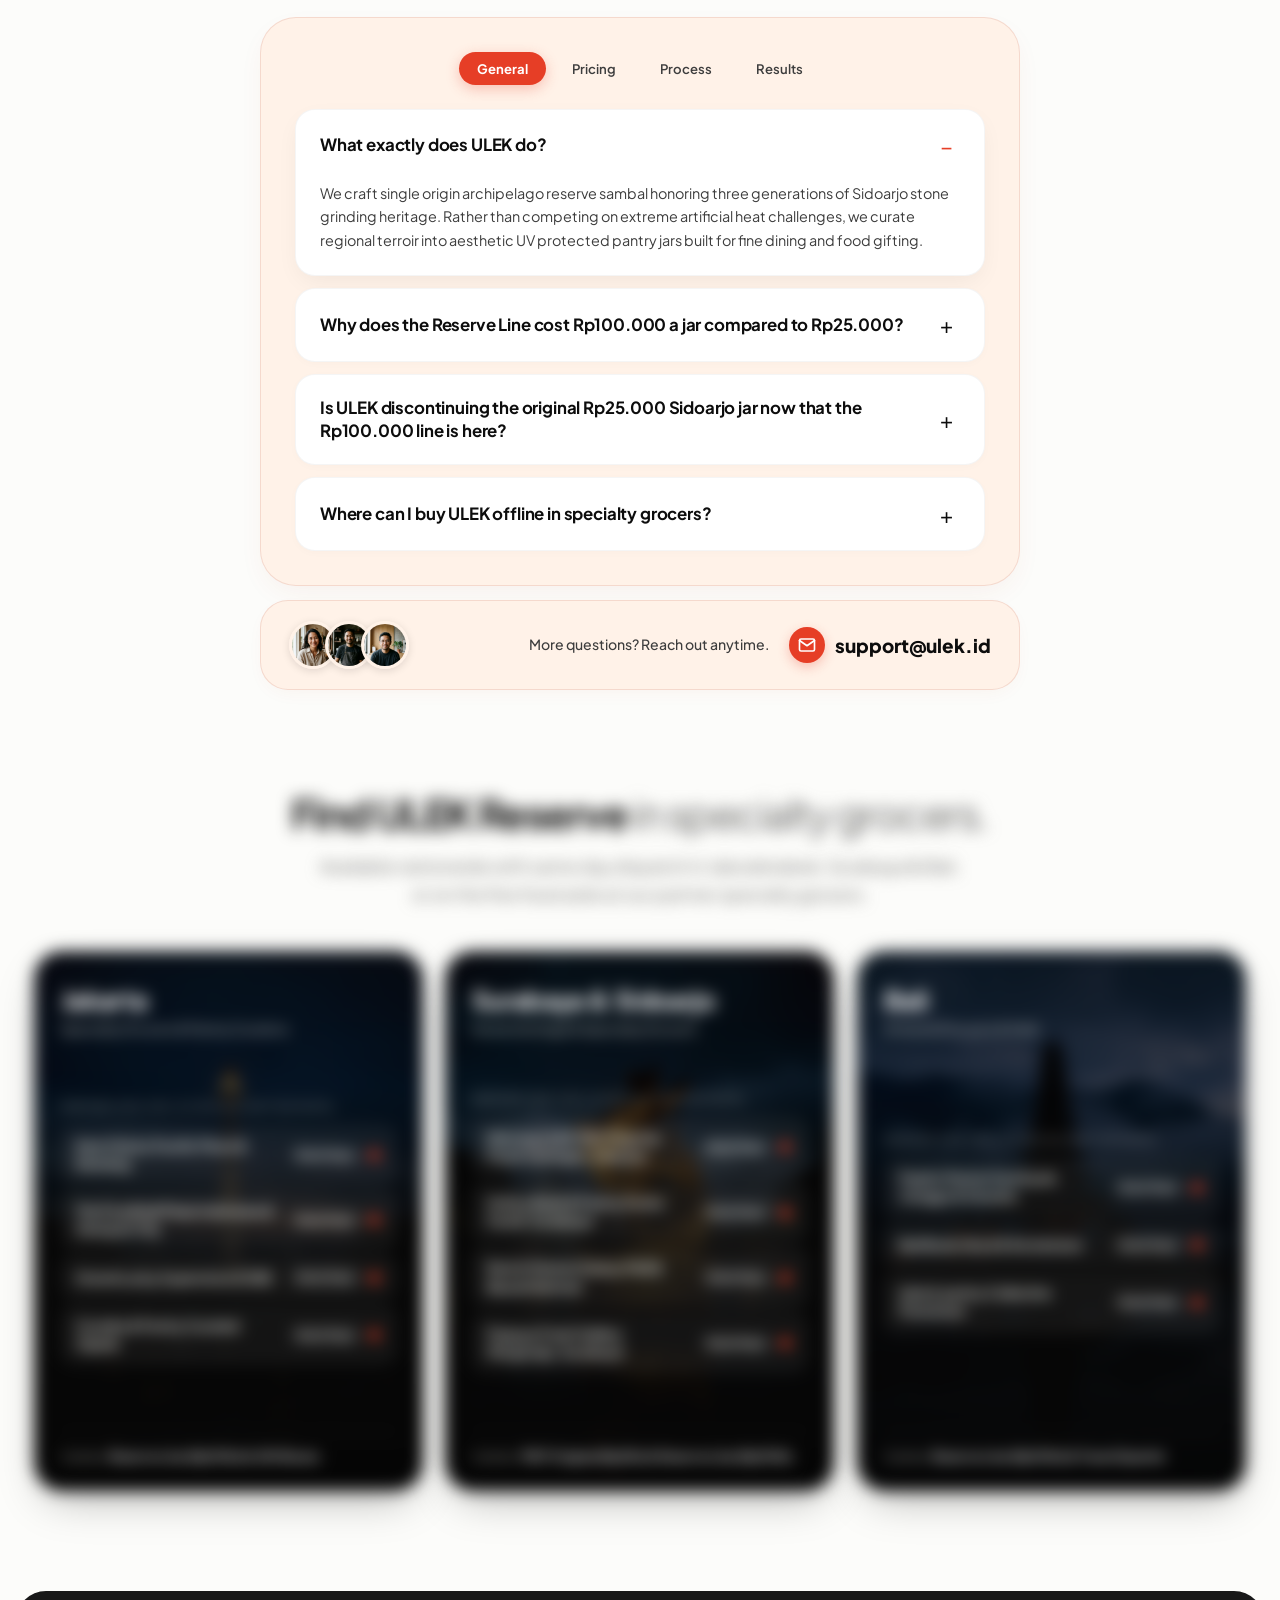
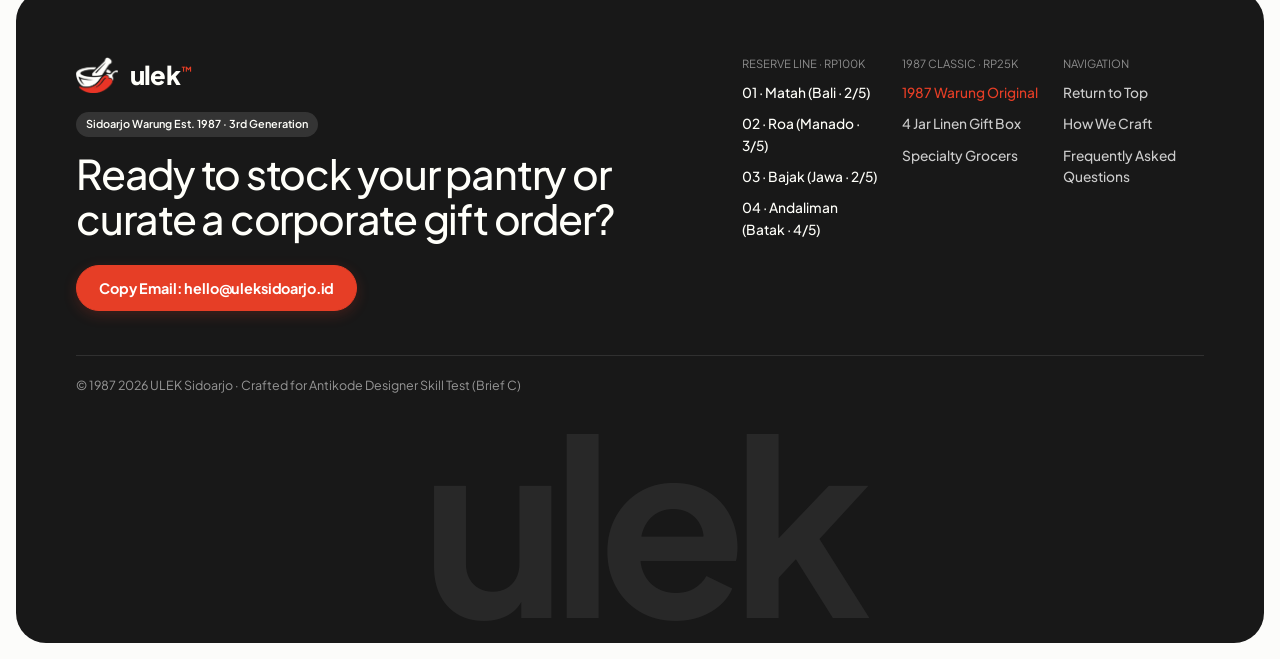
==== commit dbe32ae8: "Remove case study button from footer" ====
--- a/index.html
+++ b/index.html
@@ -714,10 +714,6 @@
                 <button type="button" id="copy-email-btn" class="kora-btn-green" data-email="hello@uleksidoarjo.id">
                   <span id="copy-email-label">Copy Email: hello@uleksidoarjo.id</span>
                 </button>
-
-                <button type="button" id="footer-case-study-btn" class="kora-btn-cream" style="background:rgba(255,255,255,0.1); color:#FFFFFA; border-color:rgba(255,255,255,0.2);">
-                  <span>Open Antikode Case Study Deck</span>
-                </button>
               </div>
             </div>
 
@@ -741,7 +737,7 @@
                 <span style="font-family:var(--font-mono); font-size:0.7rem; text-transform:uppercase; color:rgba(255,255,255,0.5);">Navigation</span>
                 <a href="#top" class="kora-nav-item" style="color:rgba(255,255,255,0.78);" data-home-scroll="#top">Return to Top</a>
                 <a href="#craft-section" class="kora-nav-item" style="color:rgba(255,255,255,0.78);" data-home-scroll="#craft-section">How We Craft</a>
-                <button type="button" id="footer-case-study-link" class="kora-nav-item" style="color:var(--kora-green); text-align:left;">Brief C Reasoning Deck</button>
+                <a href="#faq-section" class="kora-nav-item" style="color:rgba(255,255,255,0.78);" data-home-scroll="#faq-section">Frequently Asked Questions</a>
               </div>
             </div>
           </div>
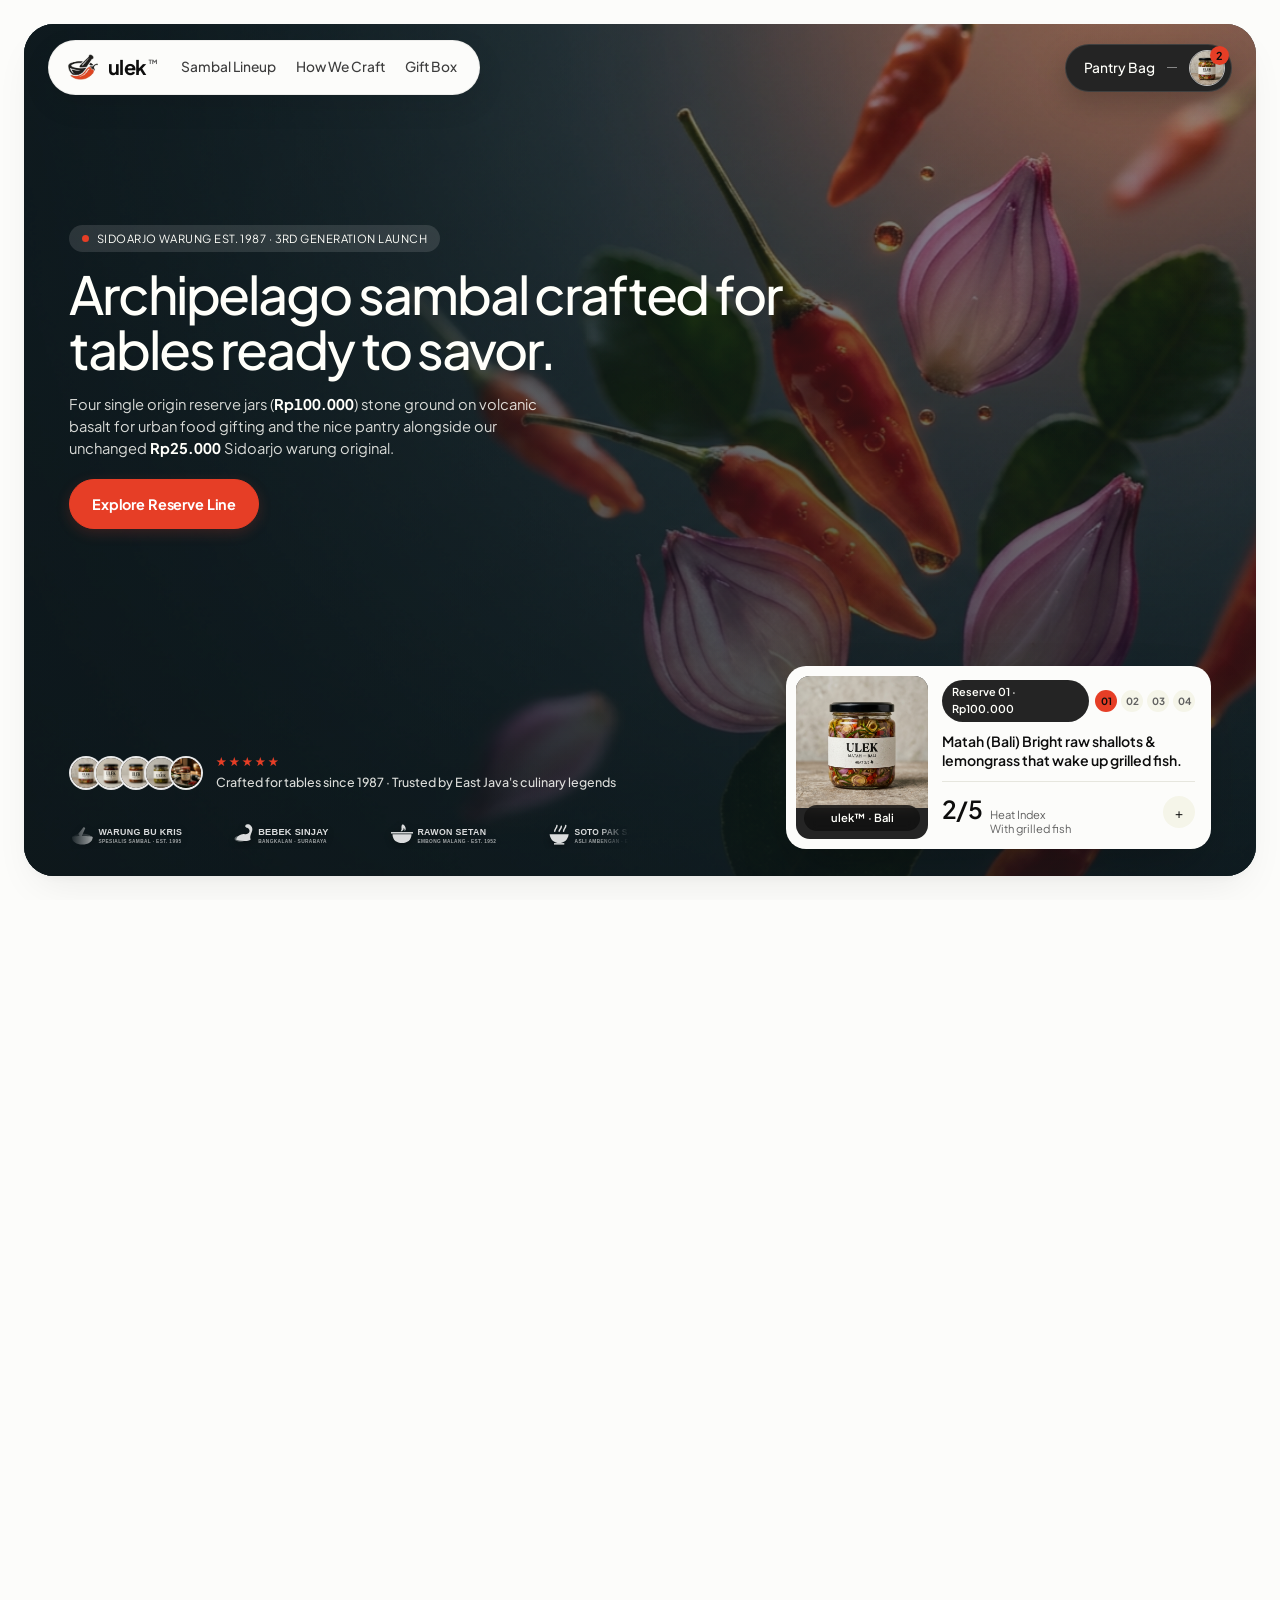
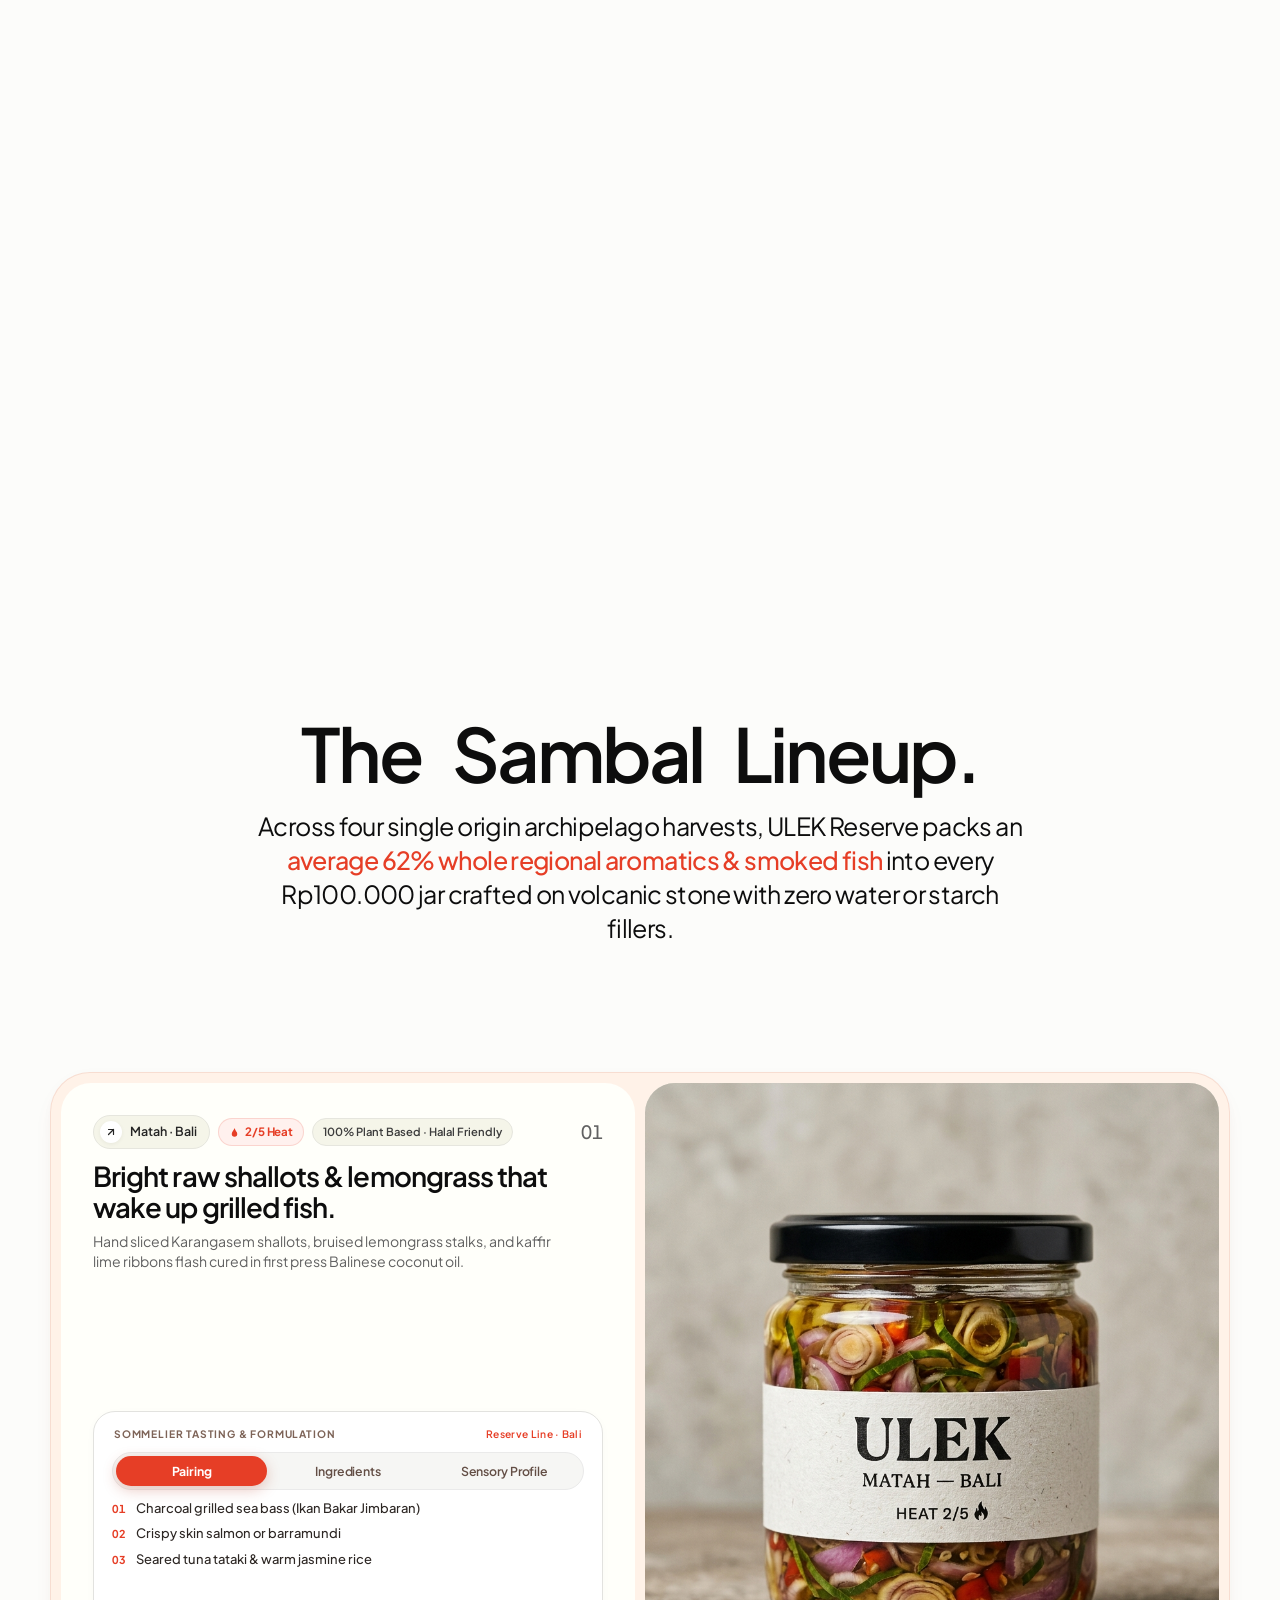
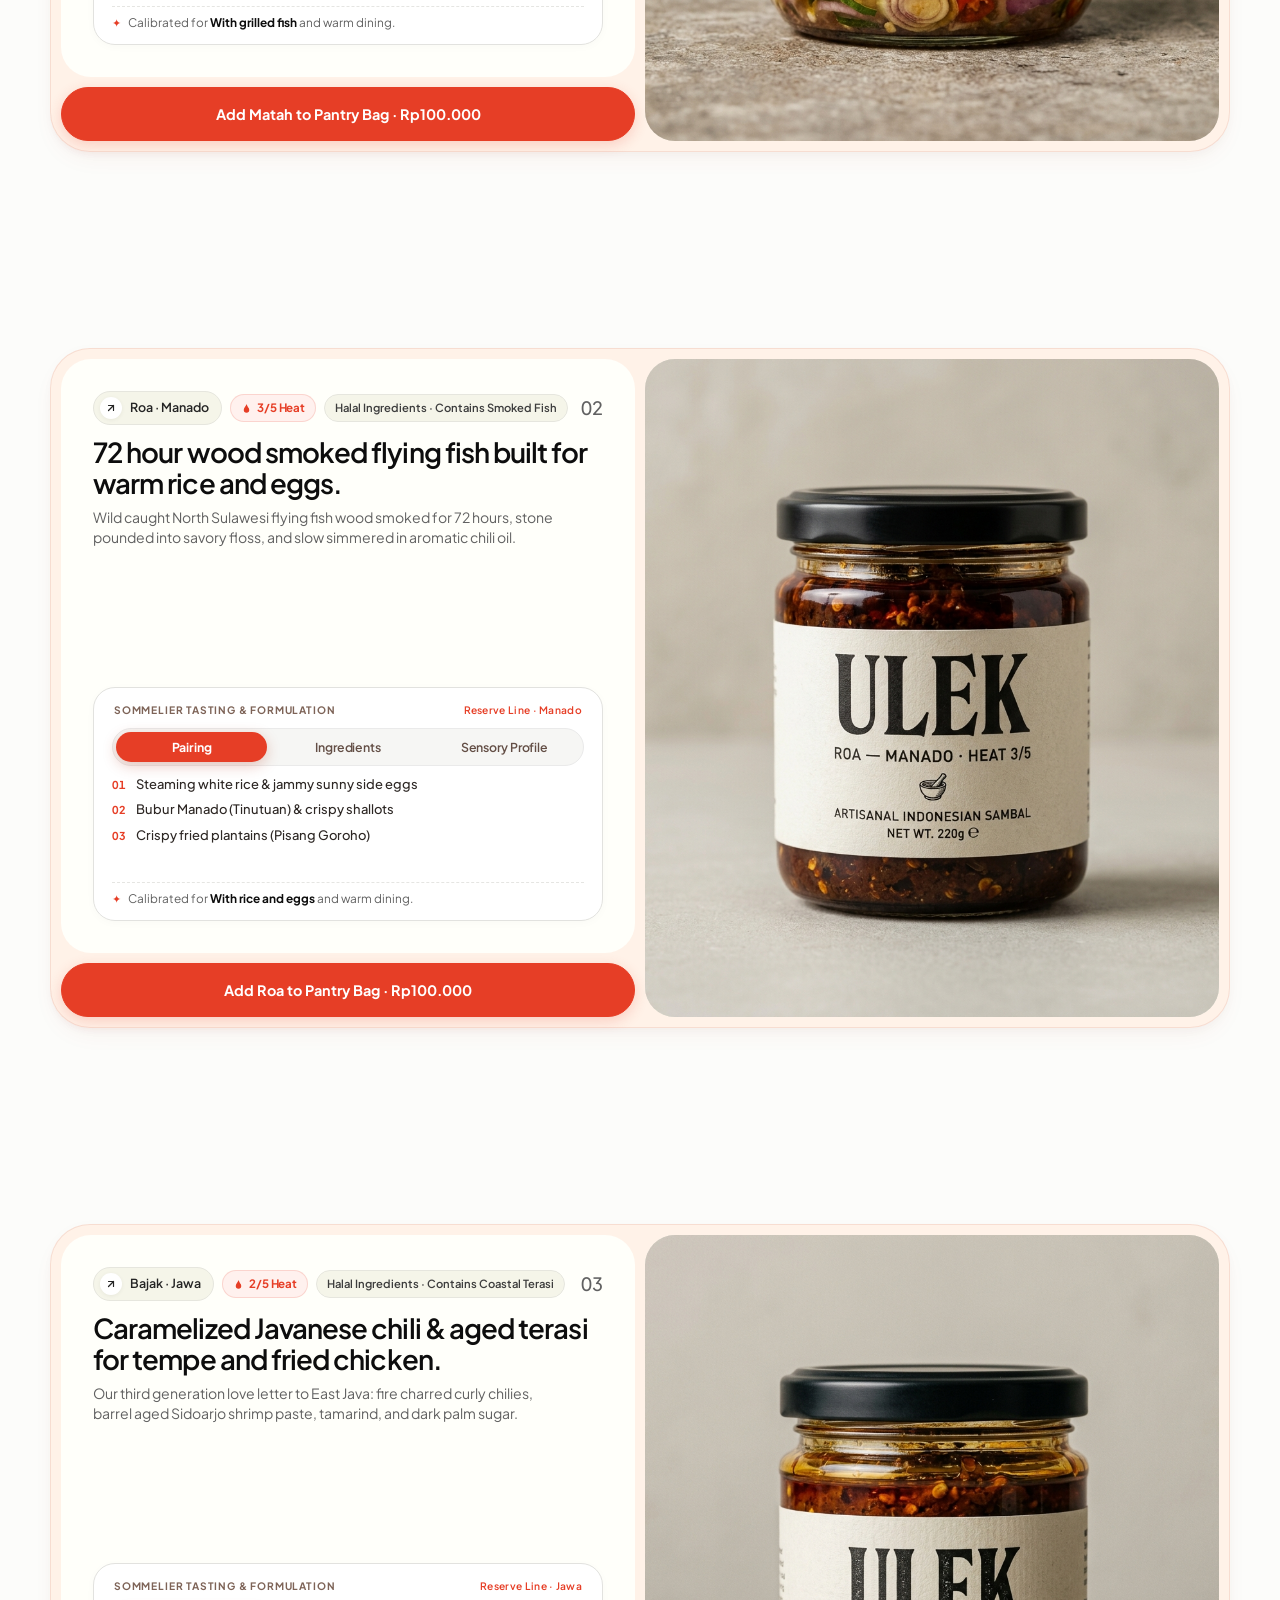
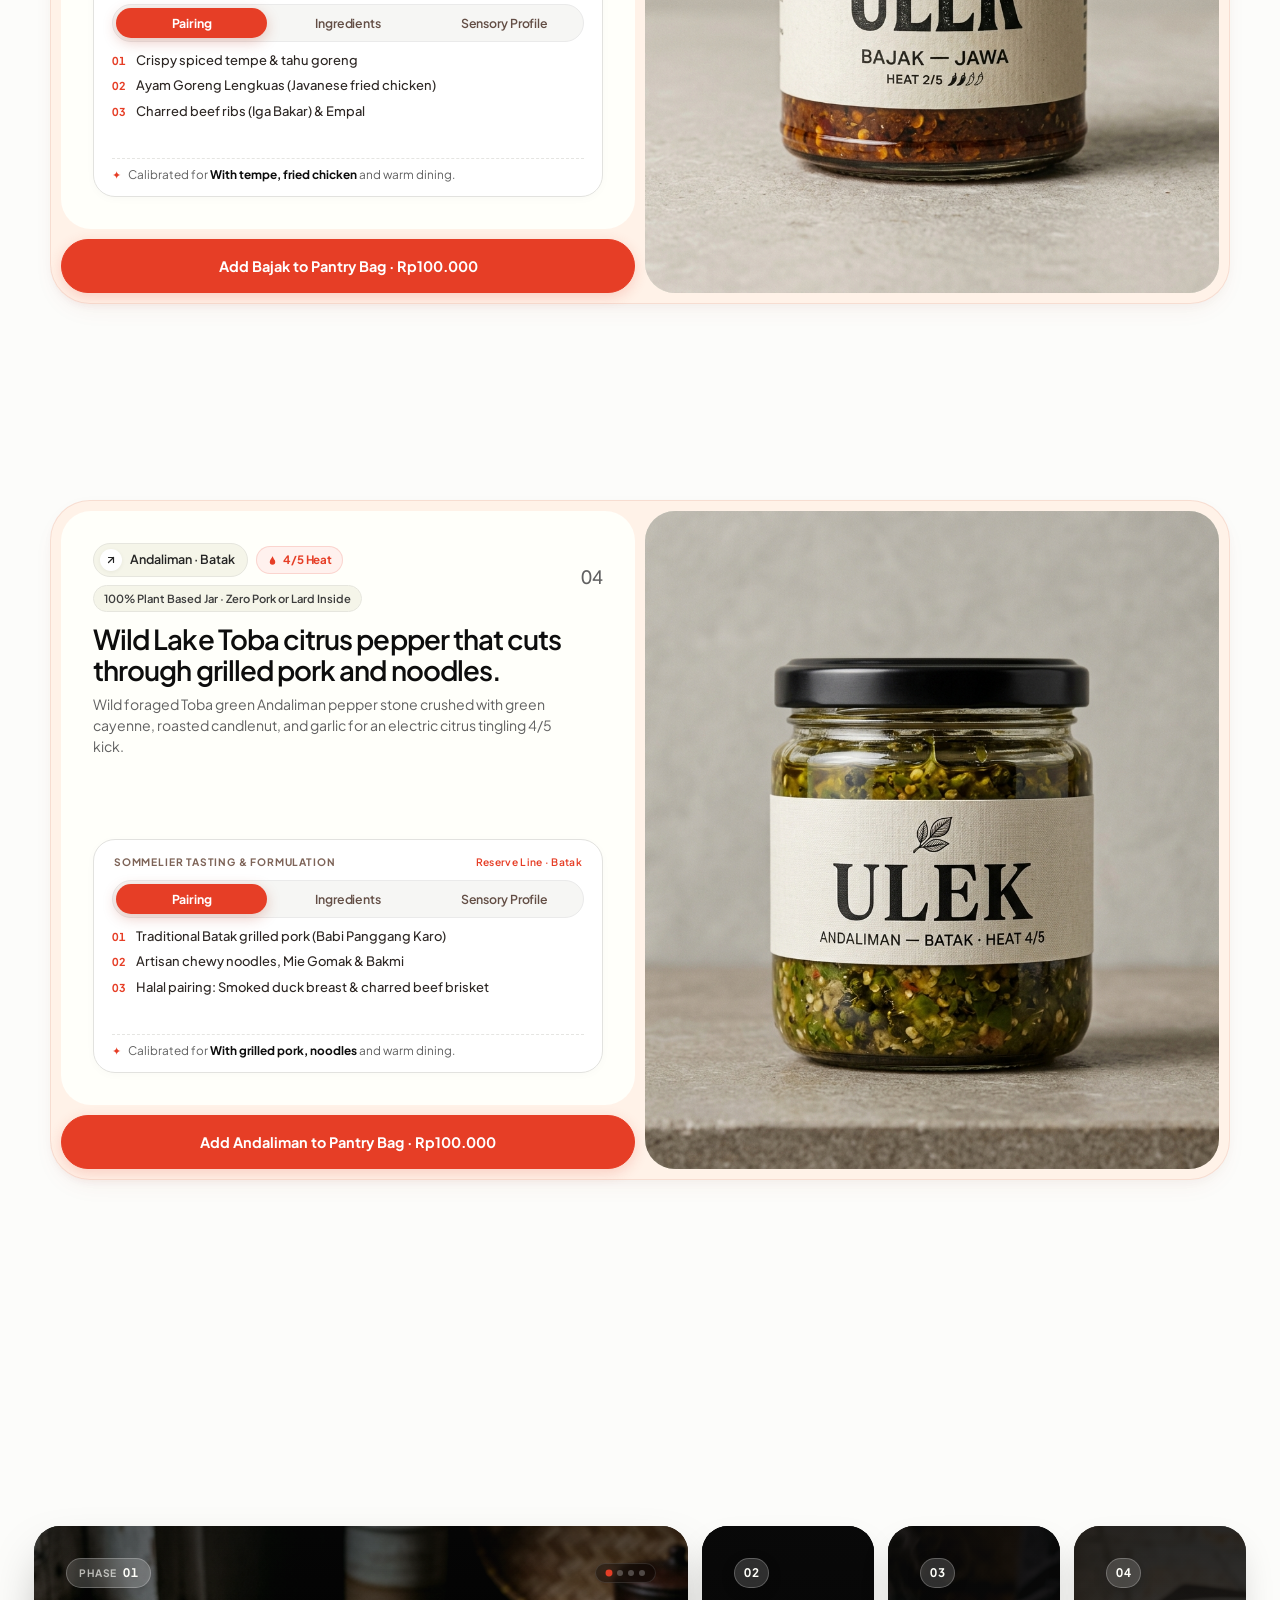
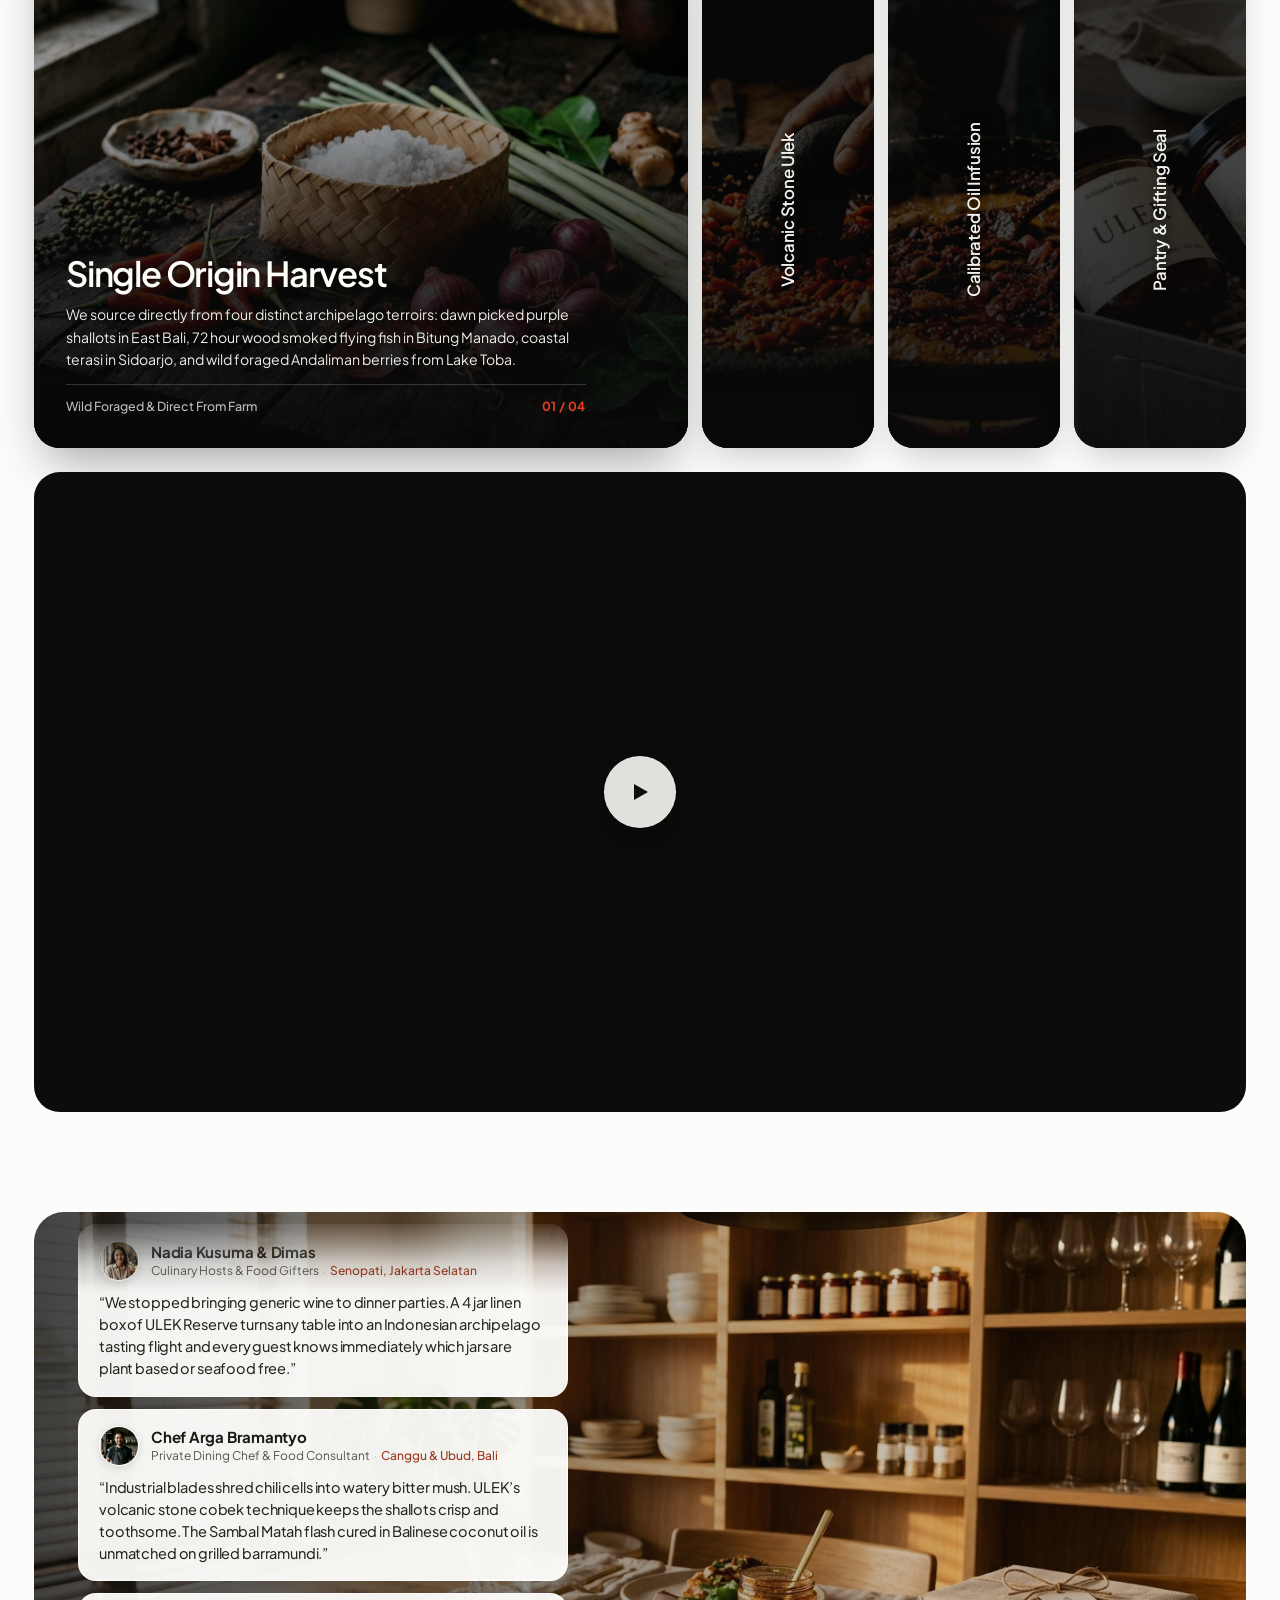
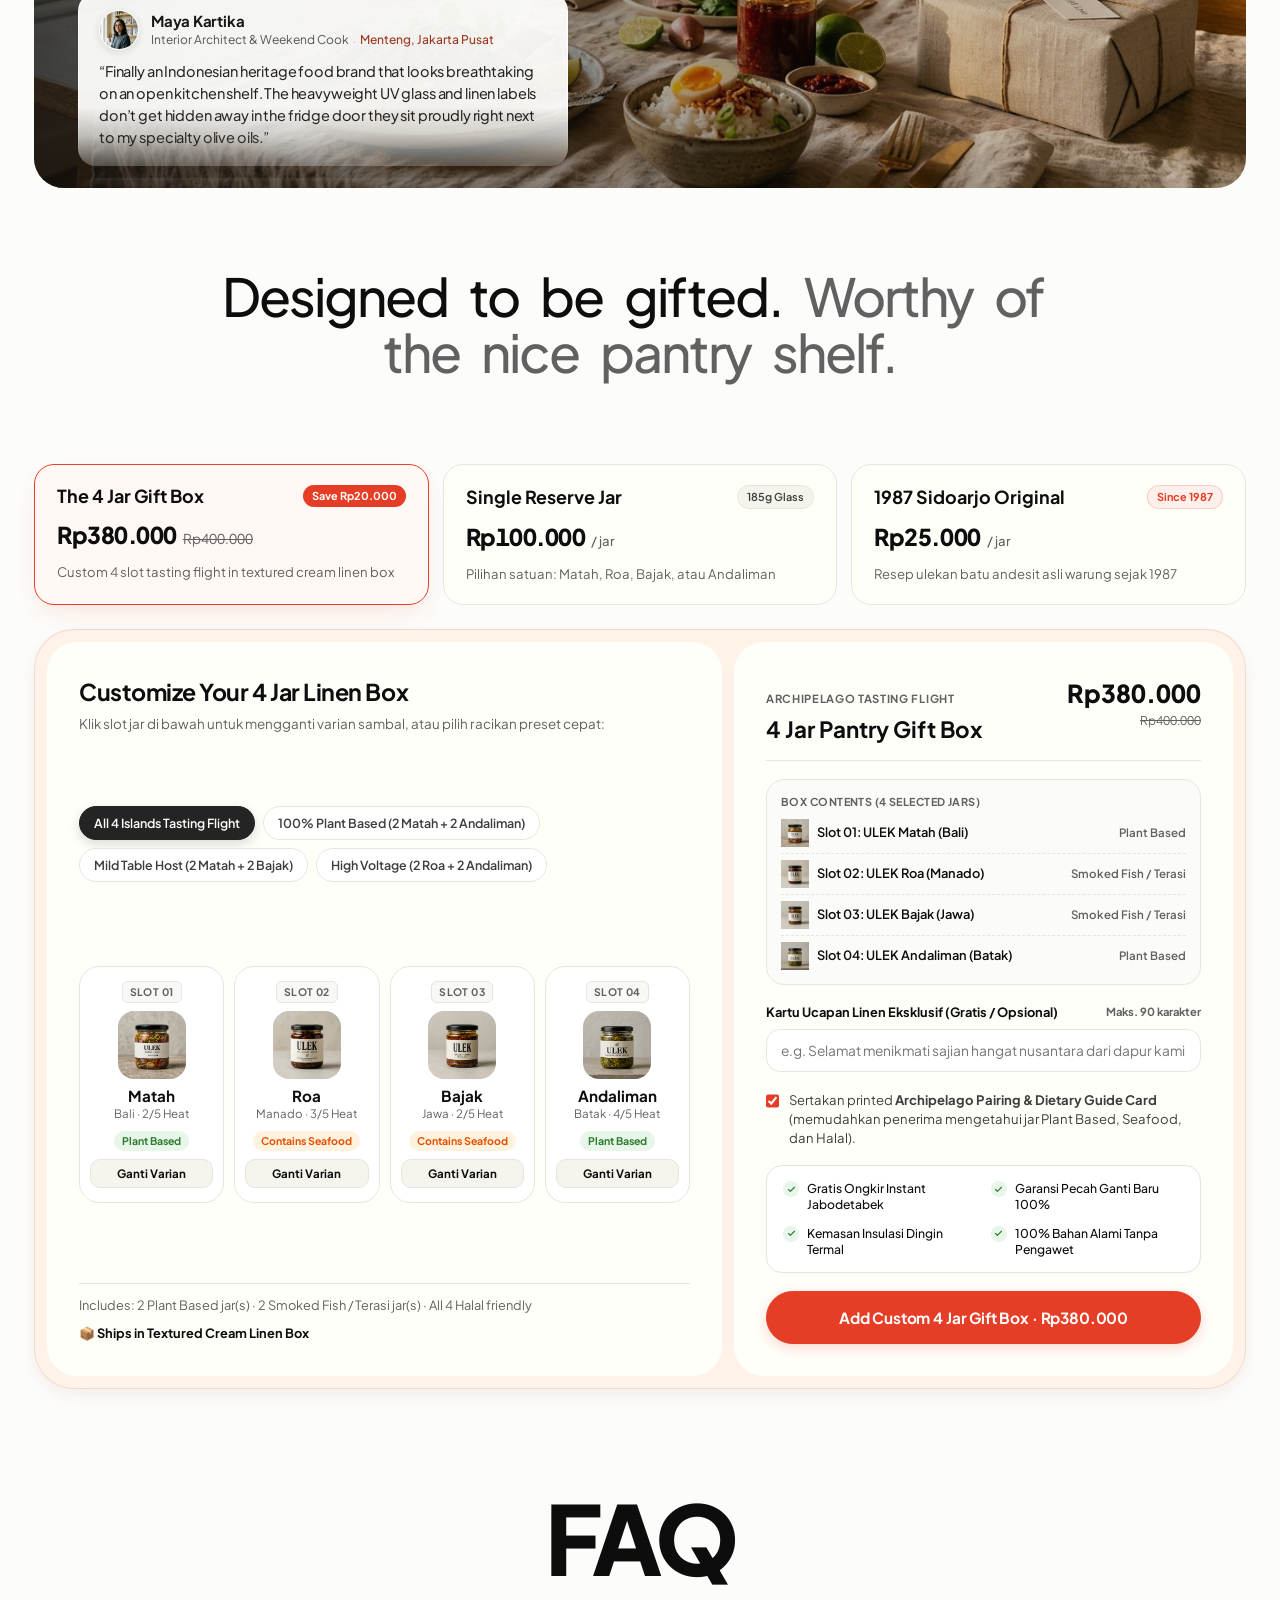
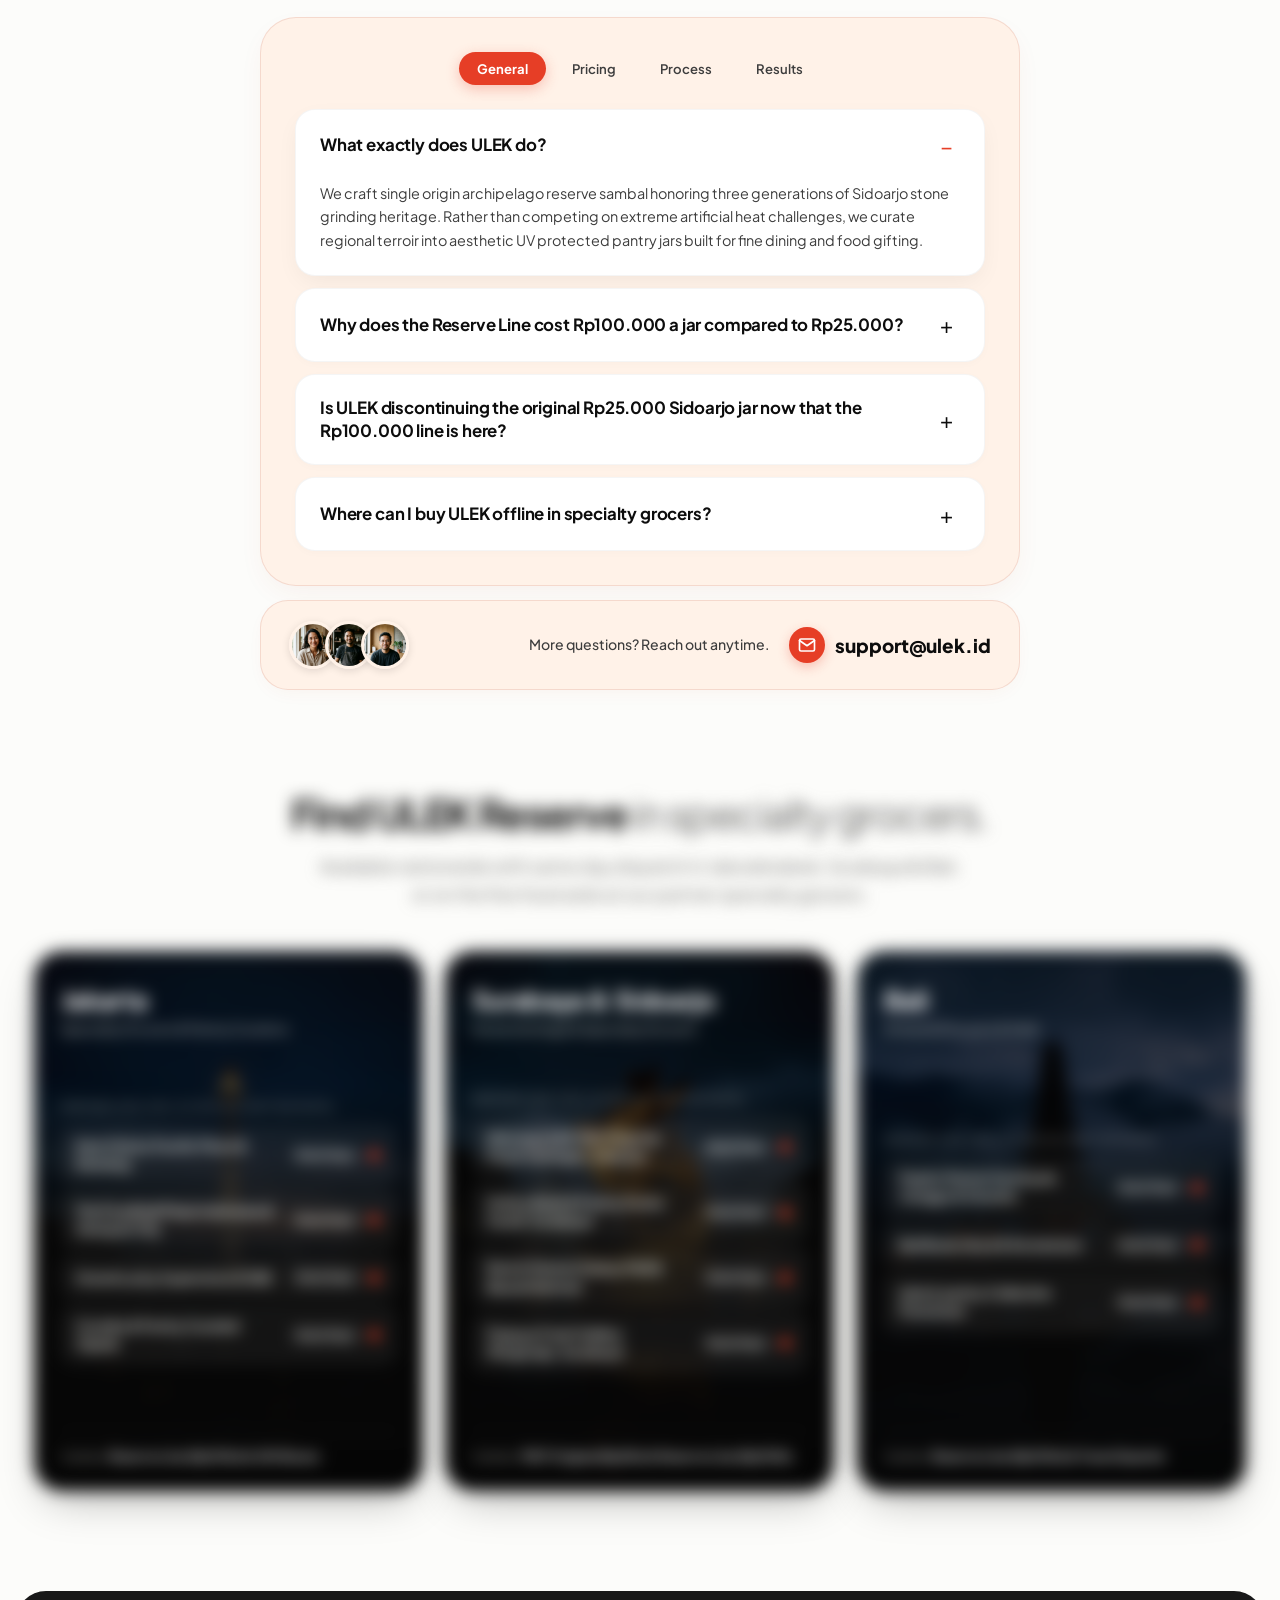
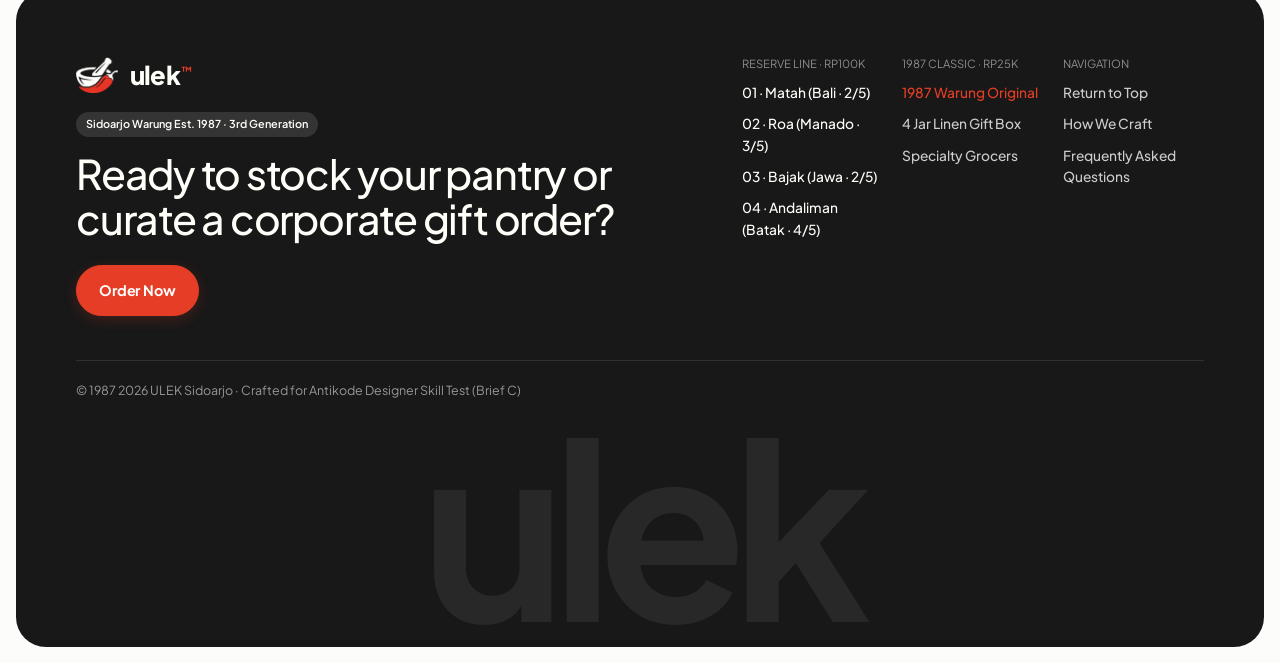
==== commit f22de42d: "Update footer button to Order Now with pre-filled corporate gift order Gmail format" ====
--- a/index.html
+++ b/index.html
@@ -711,9 +711,16 @@
               </div>
 
               <div style="display:flex; gap:12px; flex-wrap:wrap; align-items:center;">
-                <button type="button" id="copy-email-btn" class="kora-btn-green" data-email="hello@uleksidoarjo.id">
-                  <span id="copy-email-label">Copy Email: hello@uleksidoarjo.id</span>
-                </button>
+                <a
+                  href="https://mail.google.com/mail/?view=cm&fs=1&to=hello%40uleksidoarjo.id&su=Inquiry+Corporate+Gift+Order+ULEK+Nusantara"
+                  target="_blank"
+                  rel="noopener noreferrer"
+                  id="footer-order-btn"
+                  class="kora-btn-green"
+                  style="text-decoration:none;"
+                >
+                  <span>Order Now</span>
+                </a>
               </div>
             </div>
 
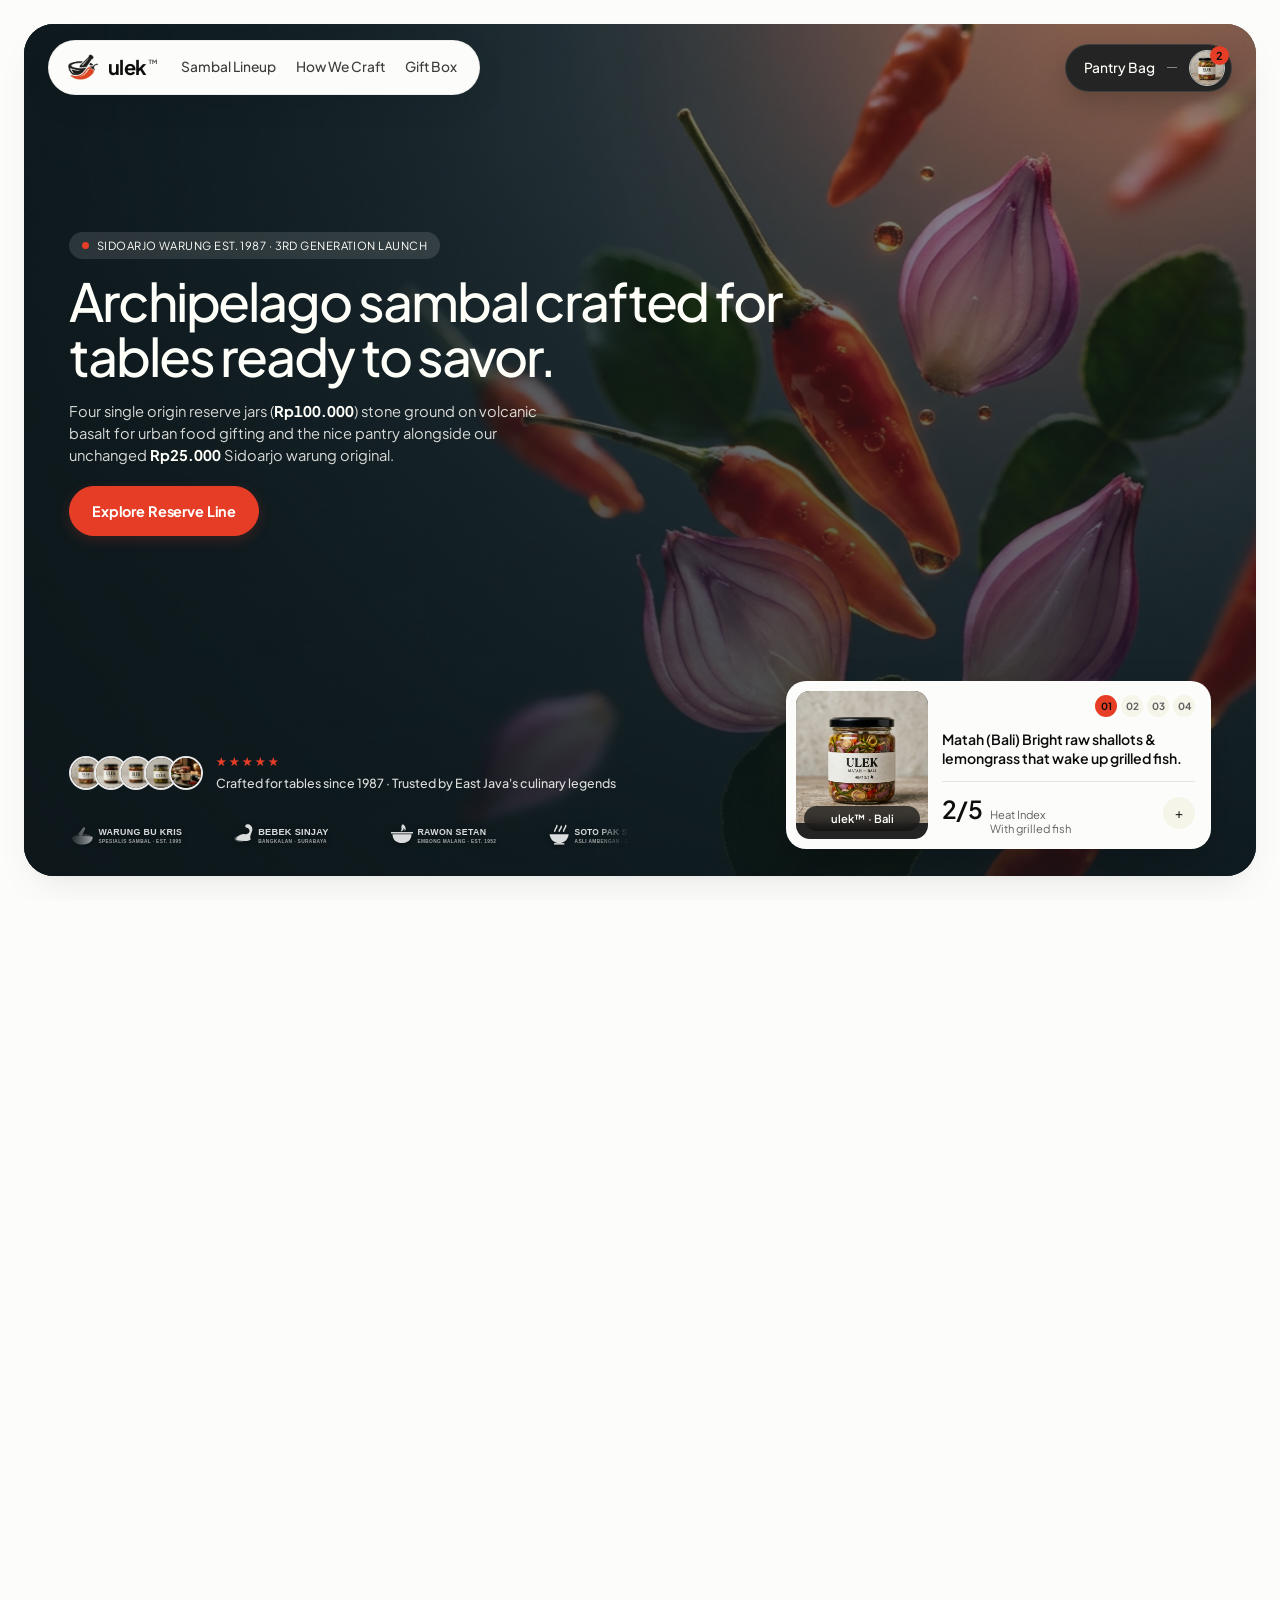
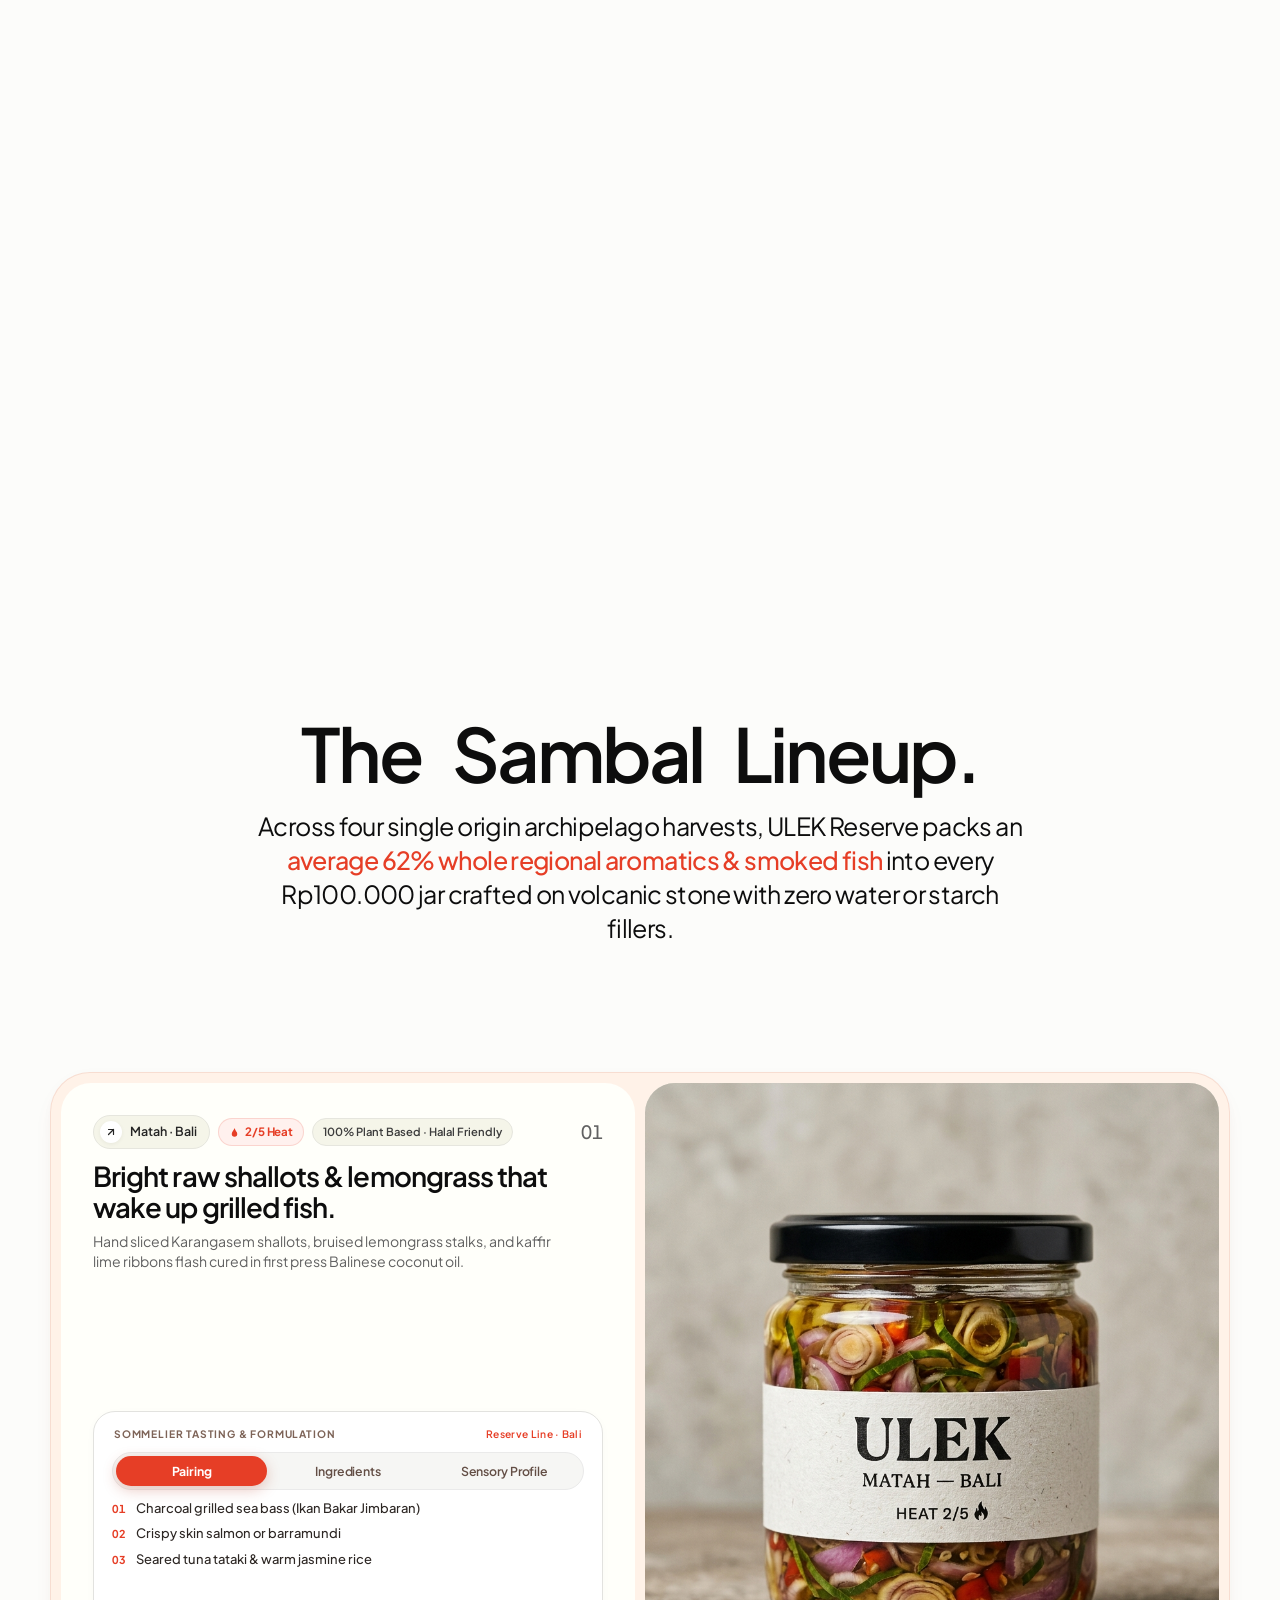
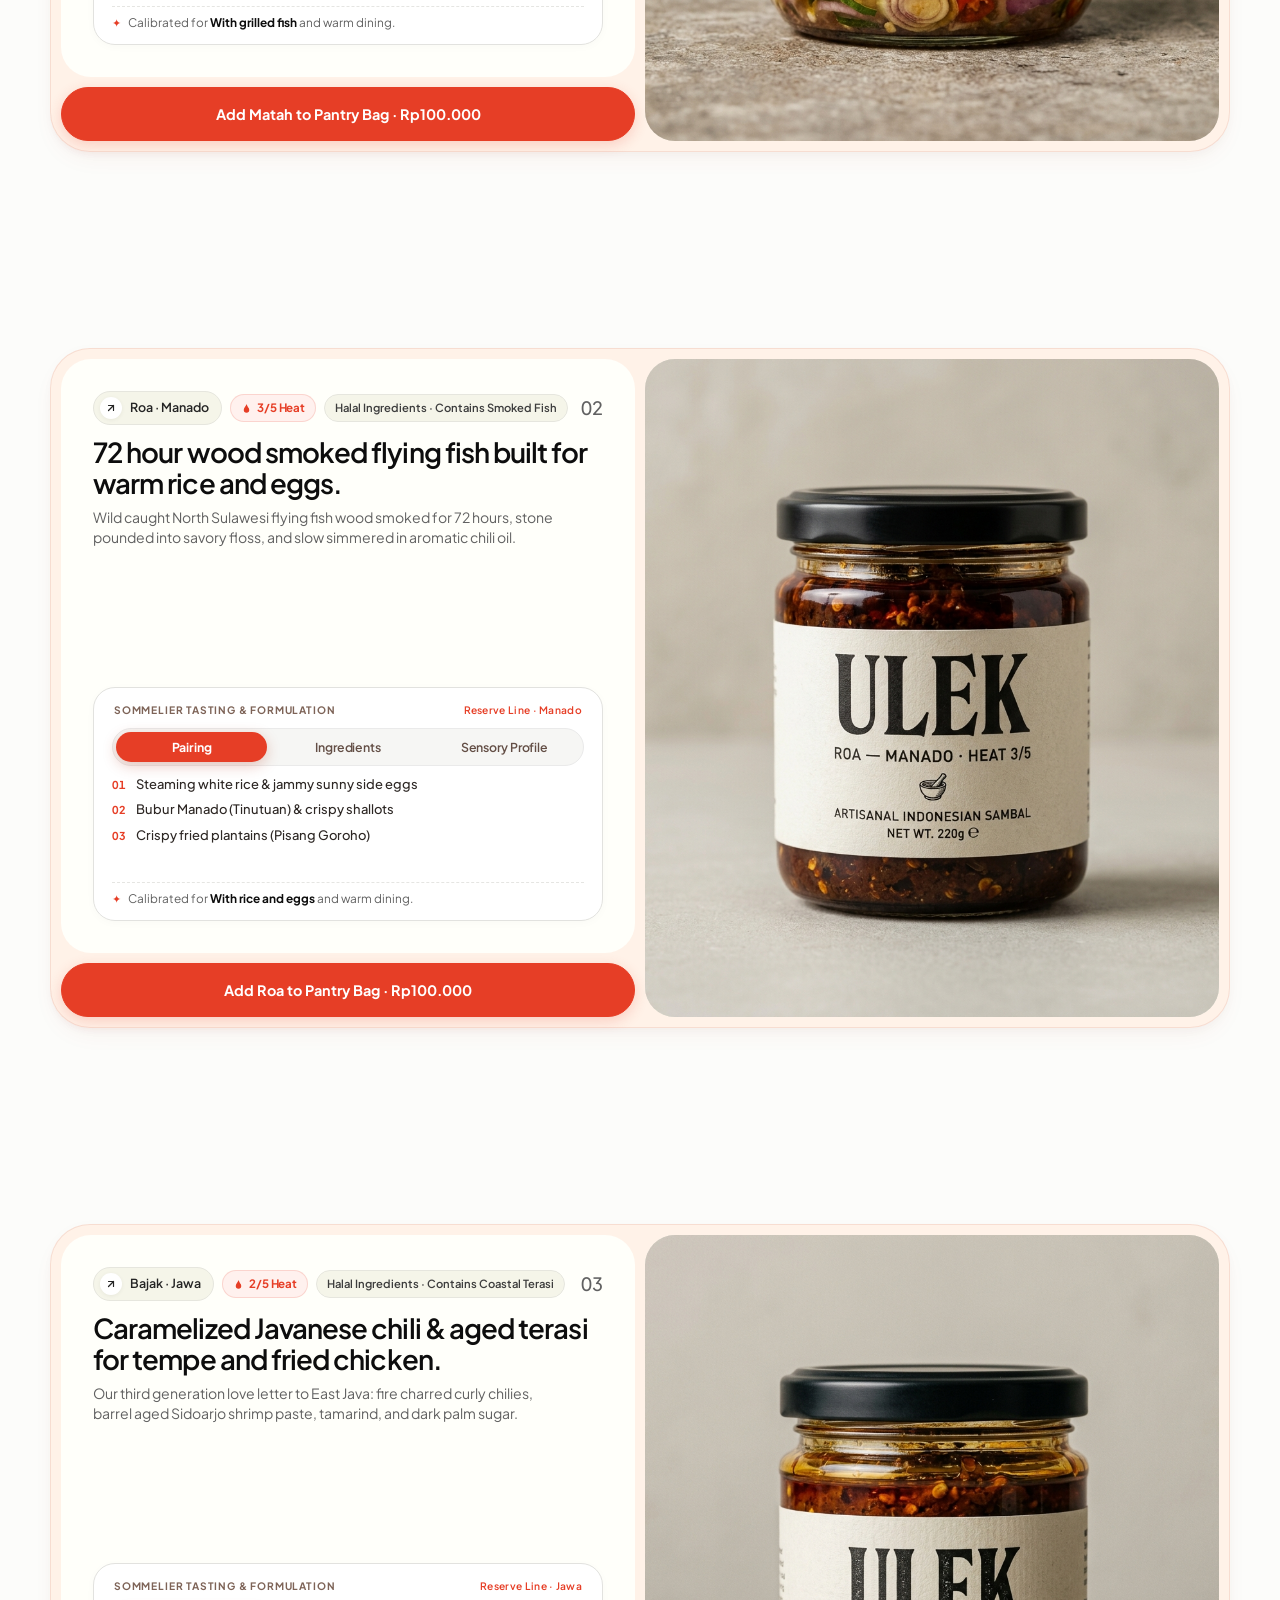
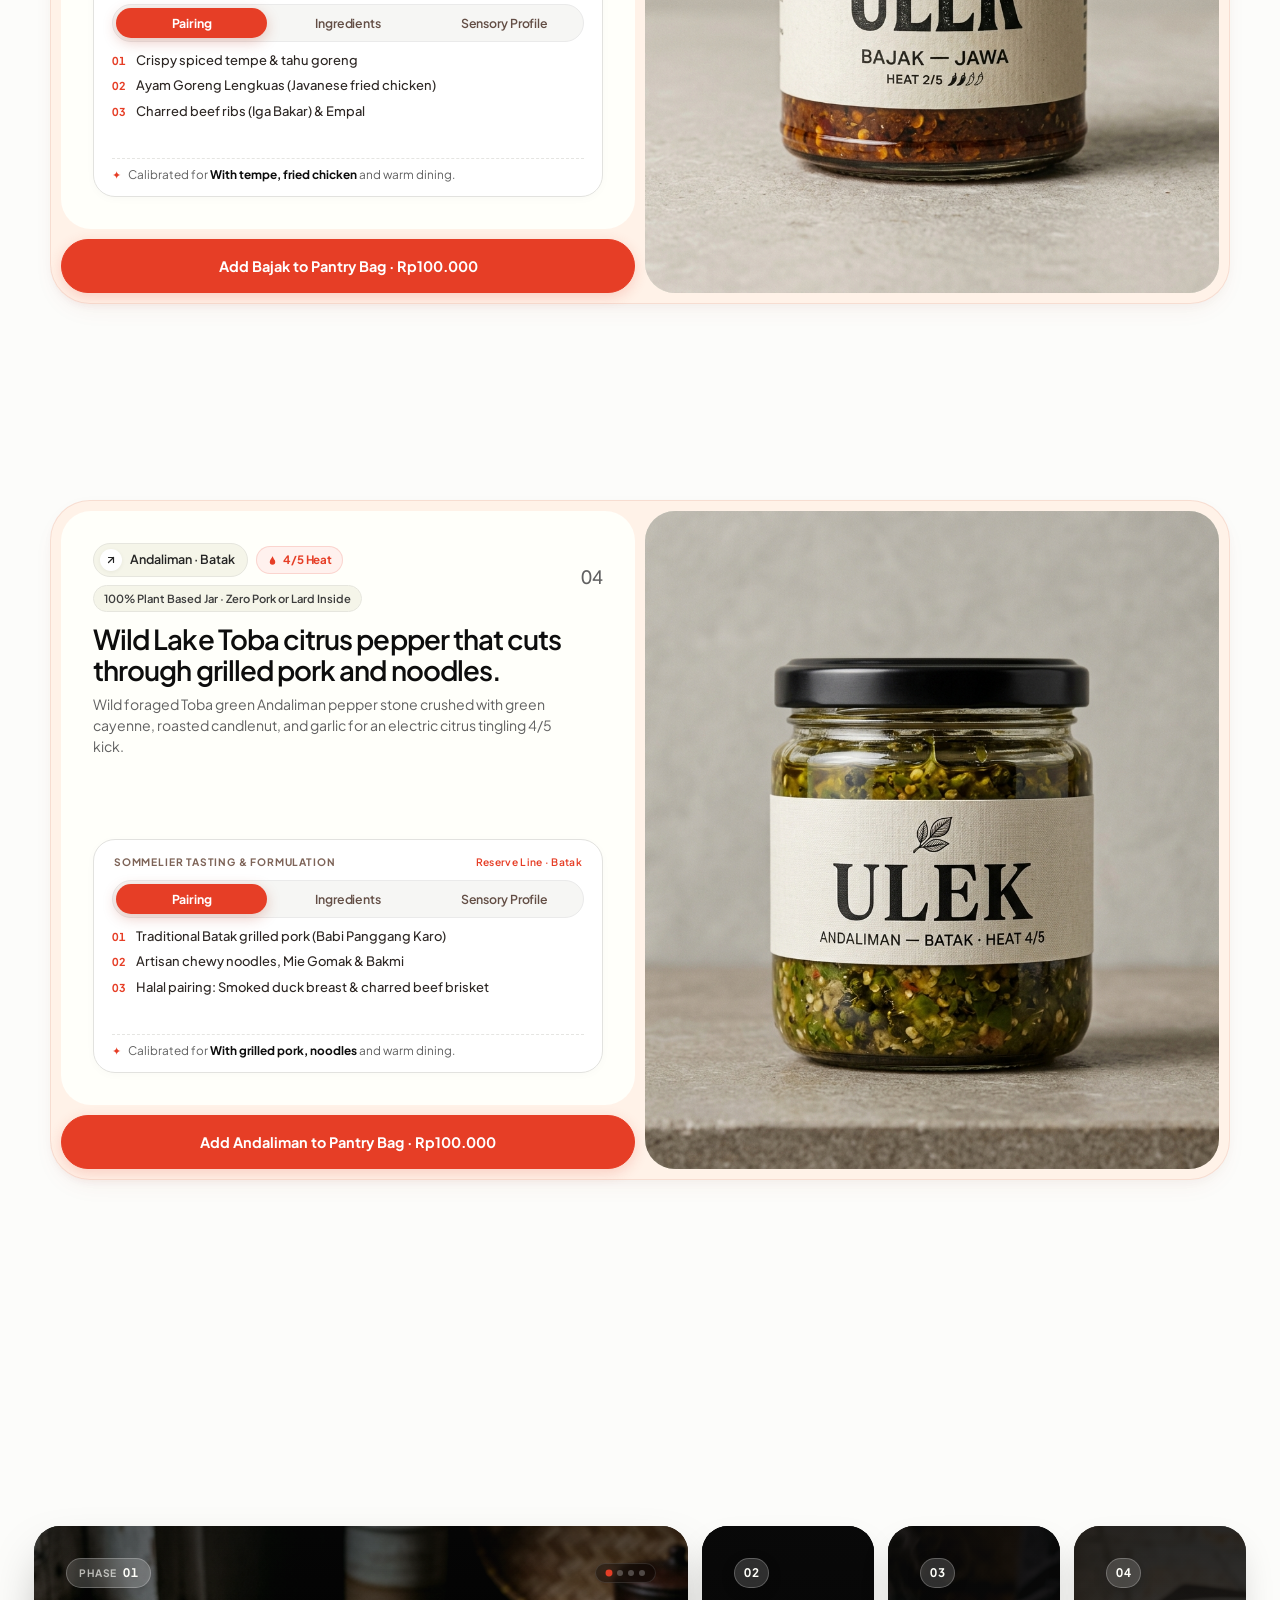
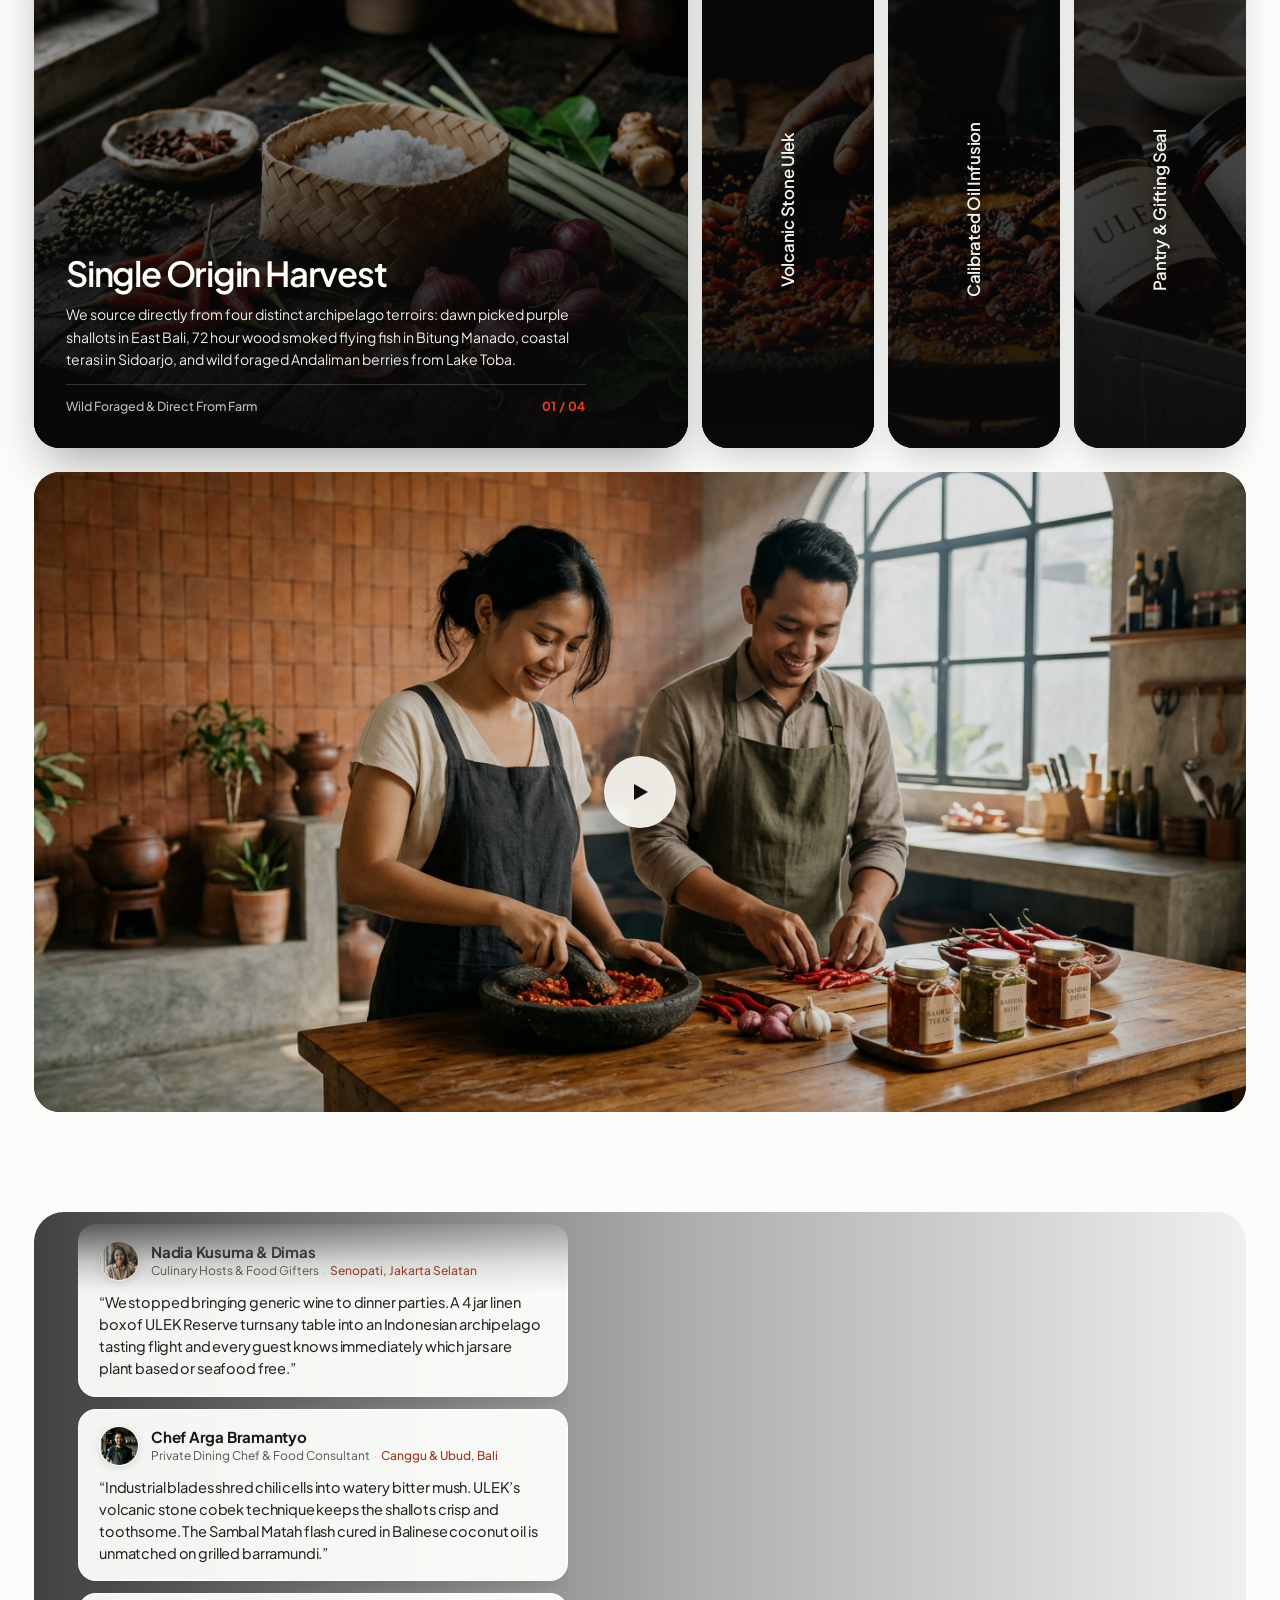
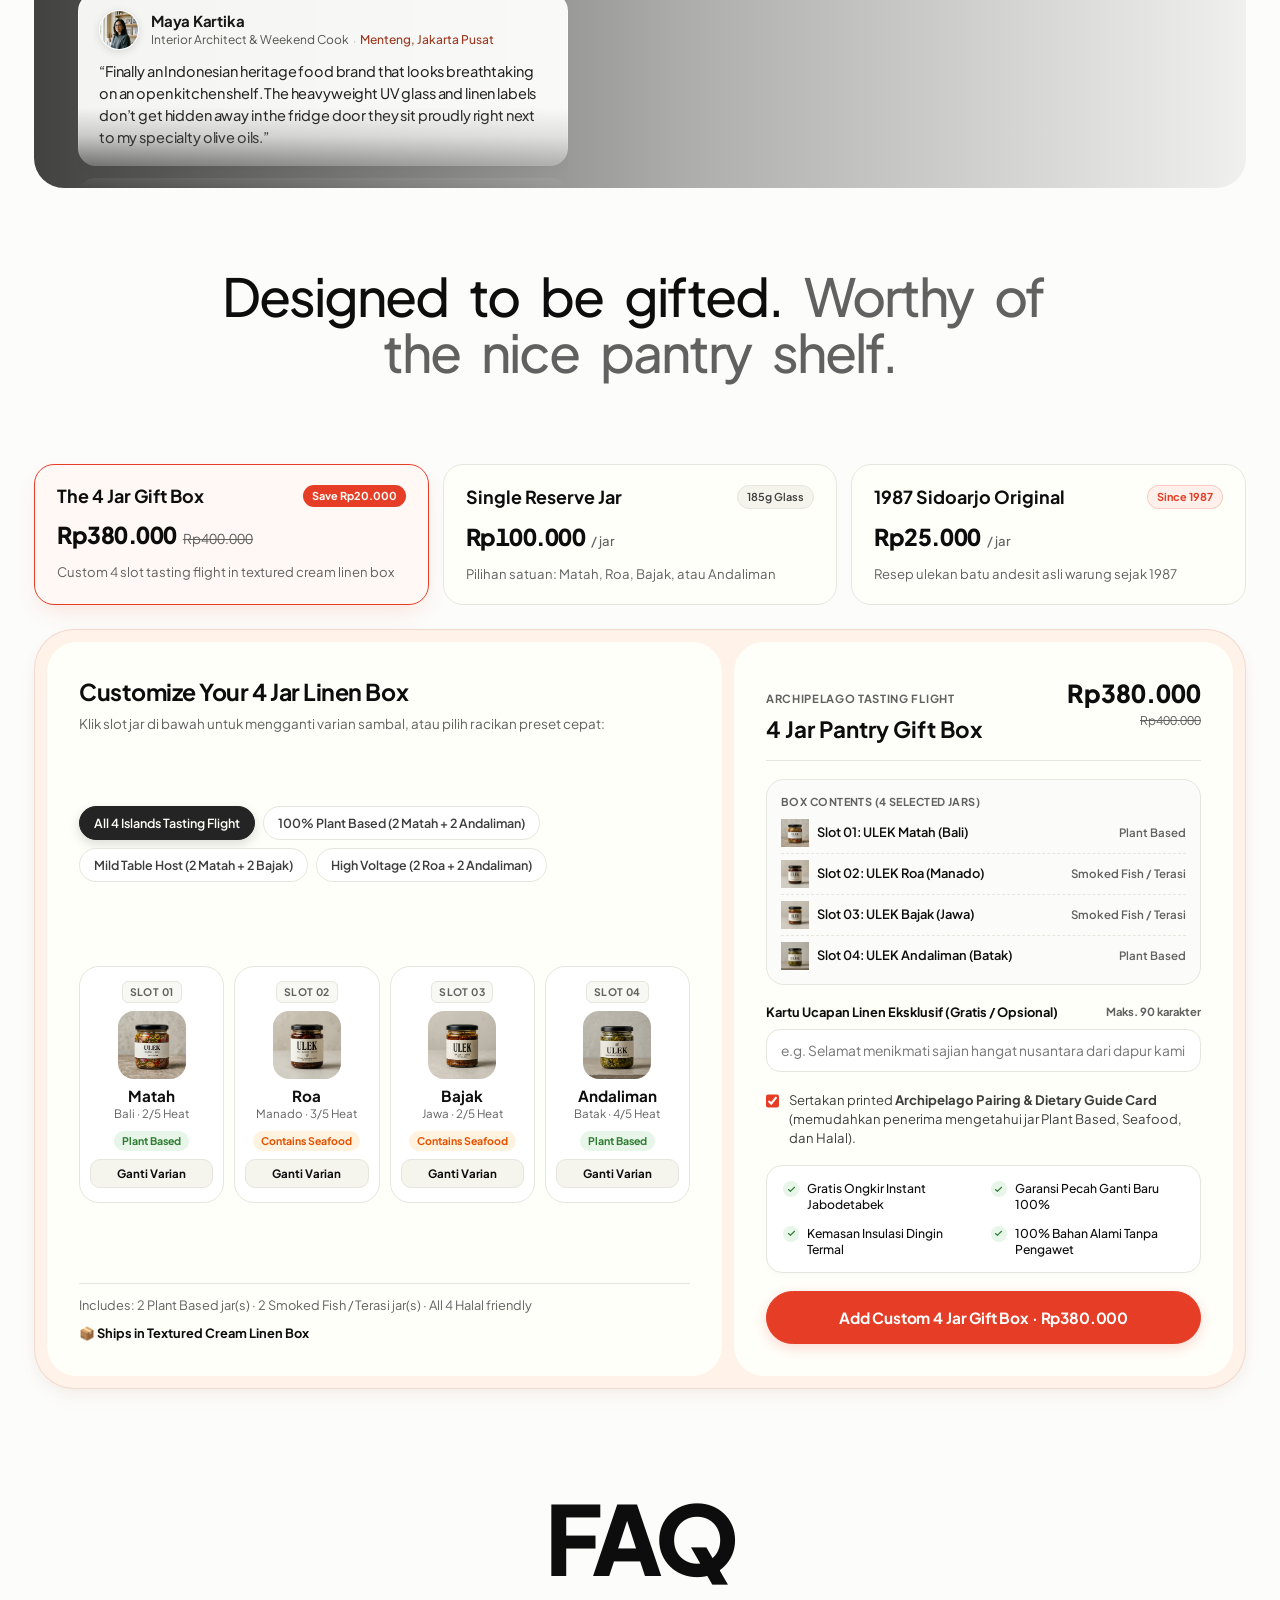
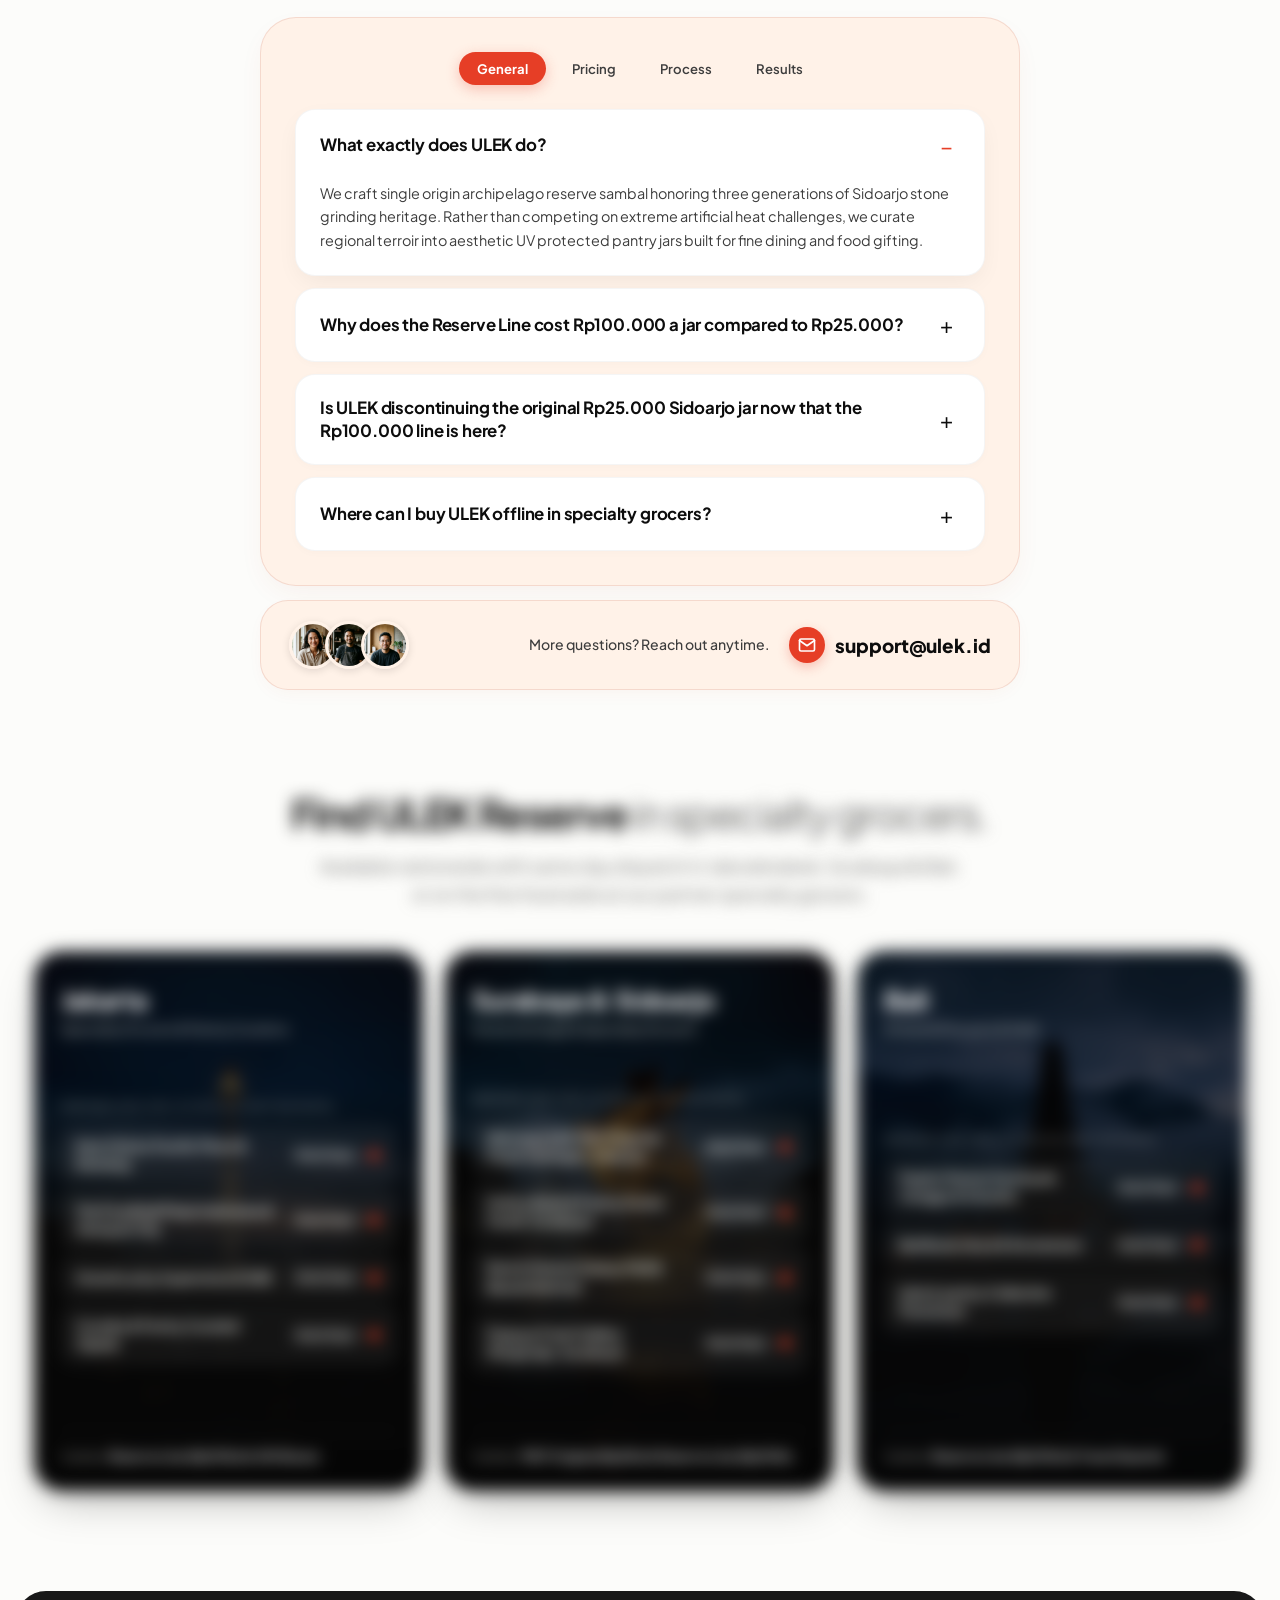
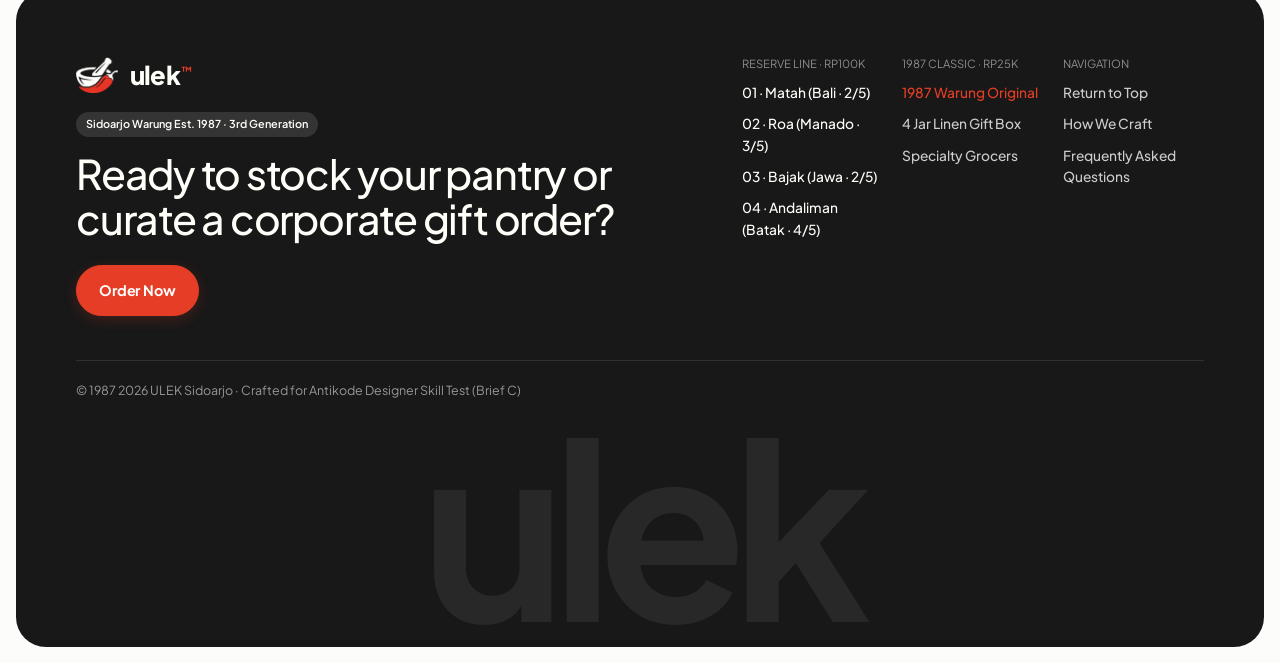
==== commit c62987cb: "Remove Reserve 01 badge from hero spotlight card" ====
--- a/index.html
+++ b/index.html
@@ -192,7 +192,6 @@
 
                 <div class="kora-spotlight-body">
                   <div class="kora-spotlight-top-row">
-                    <span id="hero-spotlight-badge" class="kora-dark-badge">Reserve 01 · Rp100k</span>
                     <div id="hero-spotlight-dots" class="kora-mini-switcher-dots" role="tablist" aria-label="Select Reserve Jar 01 to 04">
                       <!-- Populated by app.js -->
                     </div>
--- a/css/styles.css
+++ b/css/styles.css
@@ -994,7 +994,7 @@
 .kora-spotlight-top-row {
   display: flex;
   align-items: center;
-  justify-content: space-between;
+  justify-content: flex-end;
   gap: 6px;
 }
 
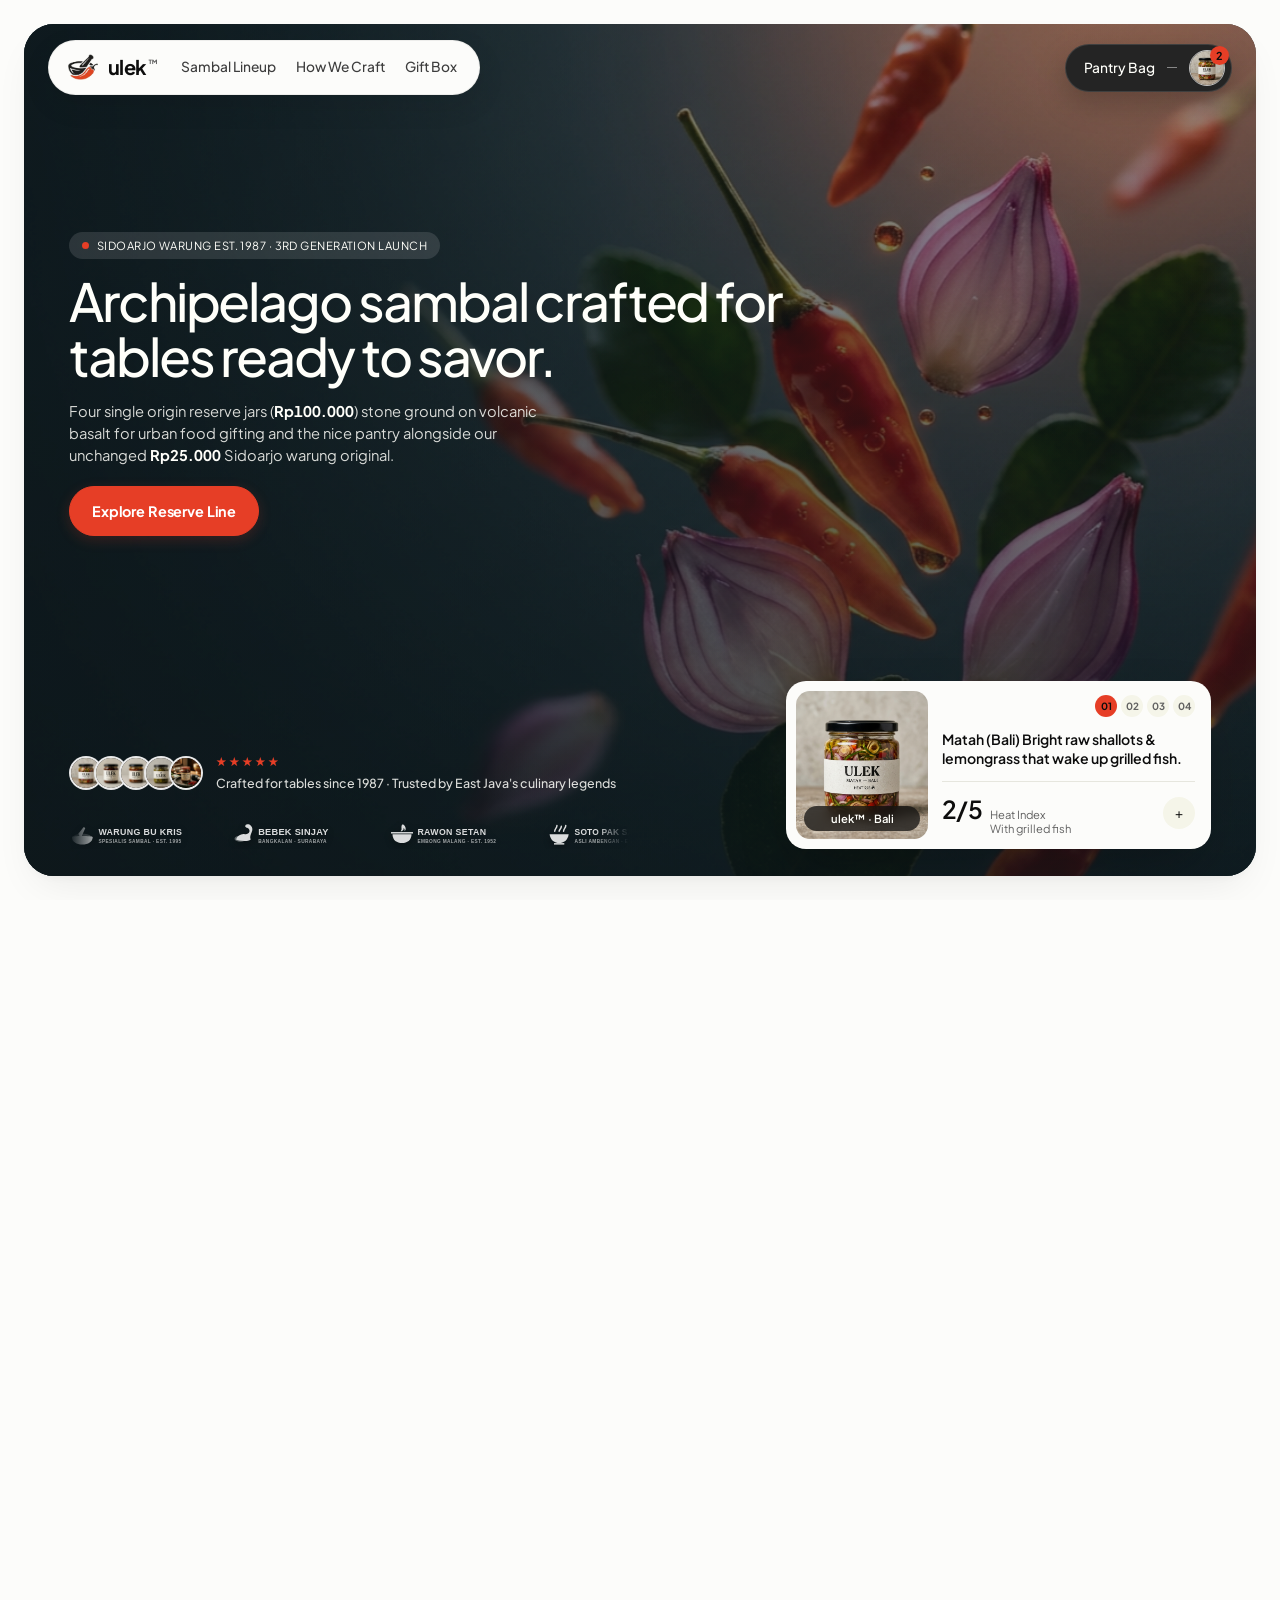
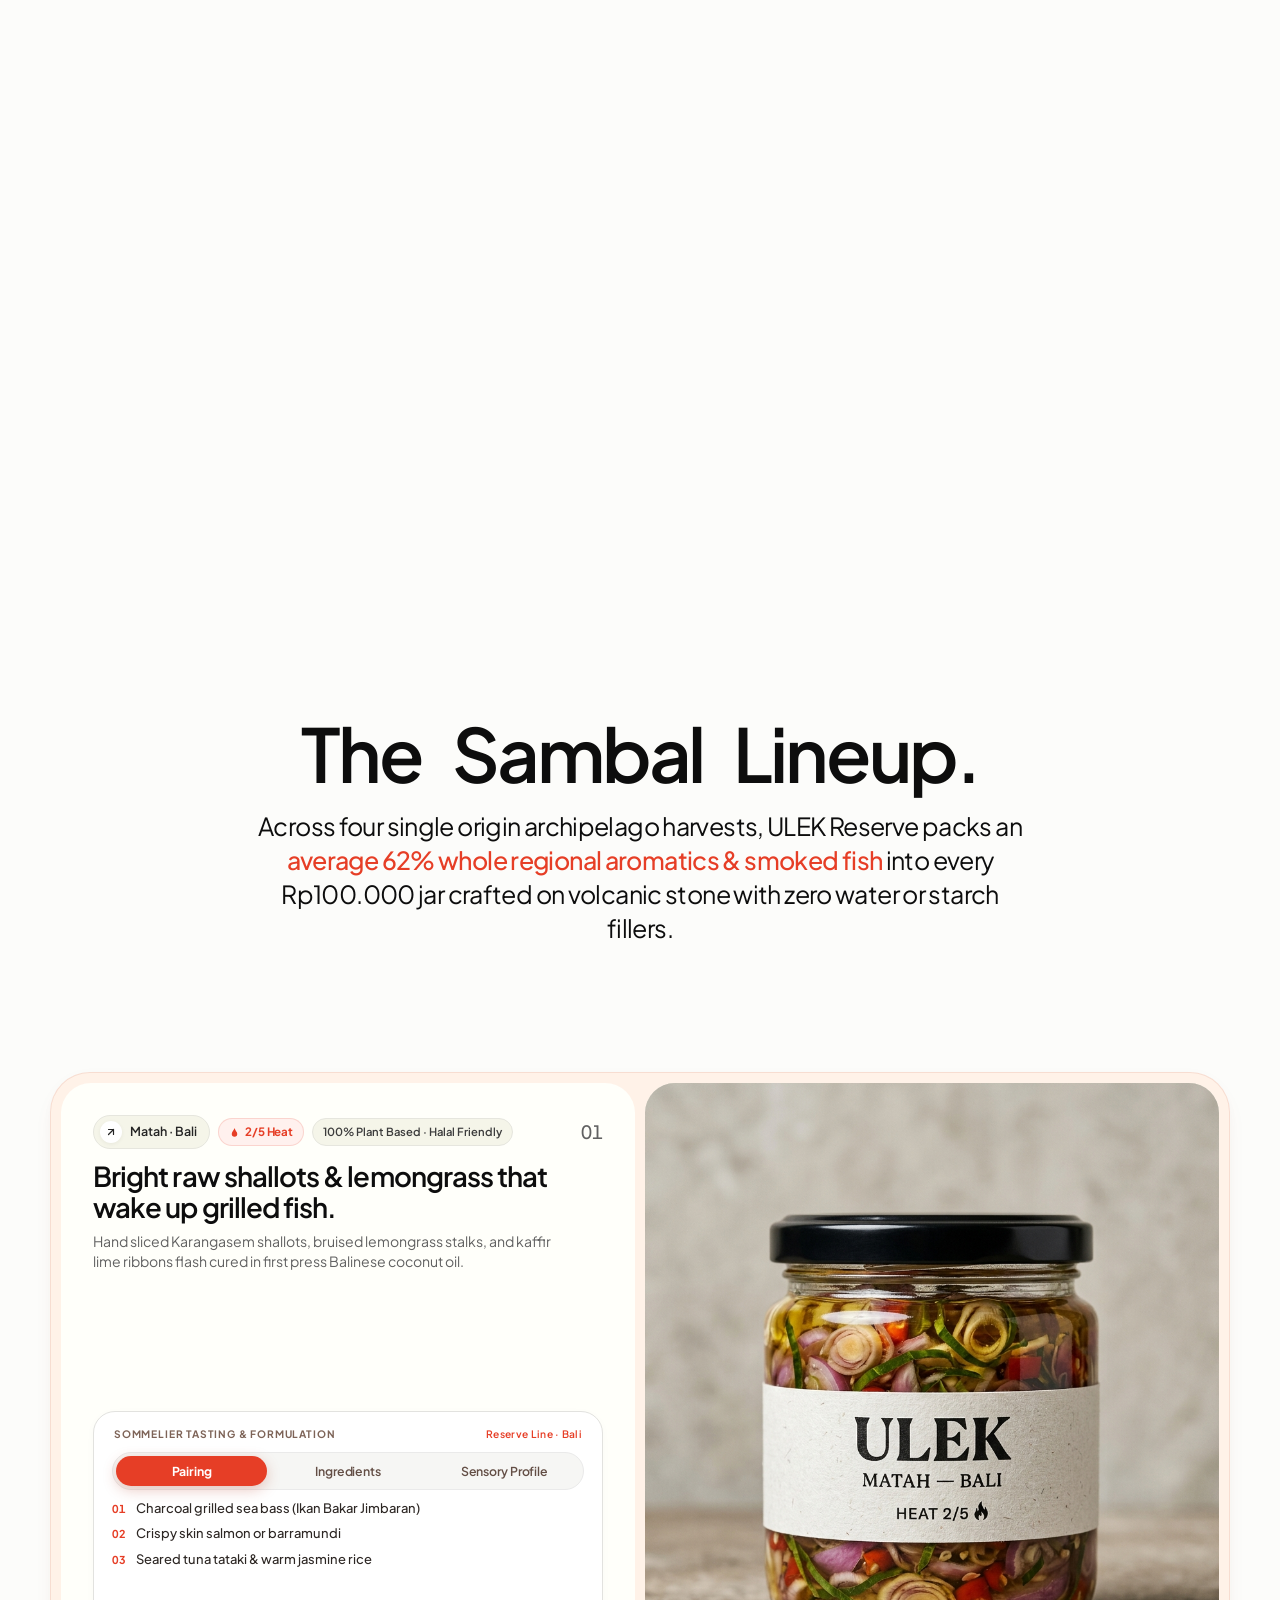
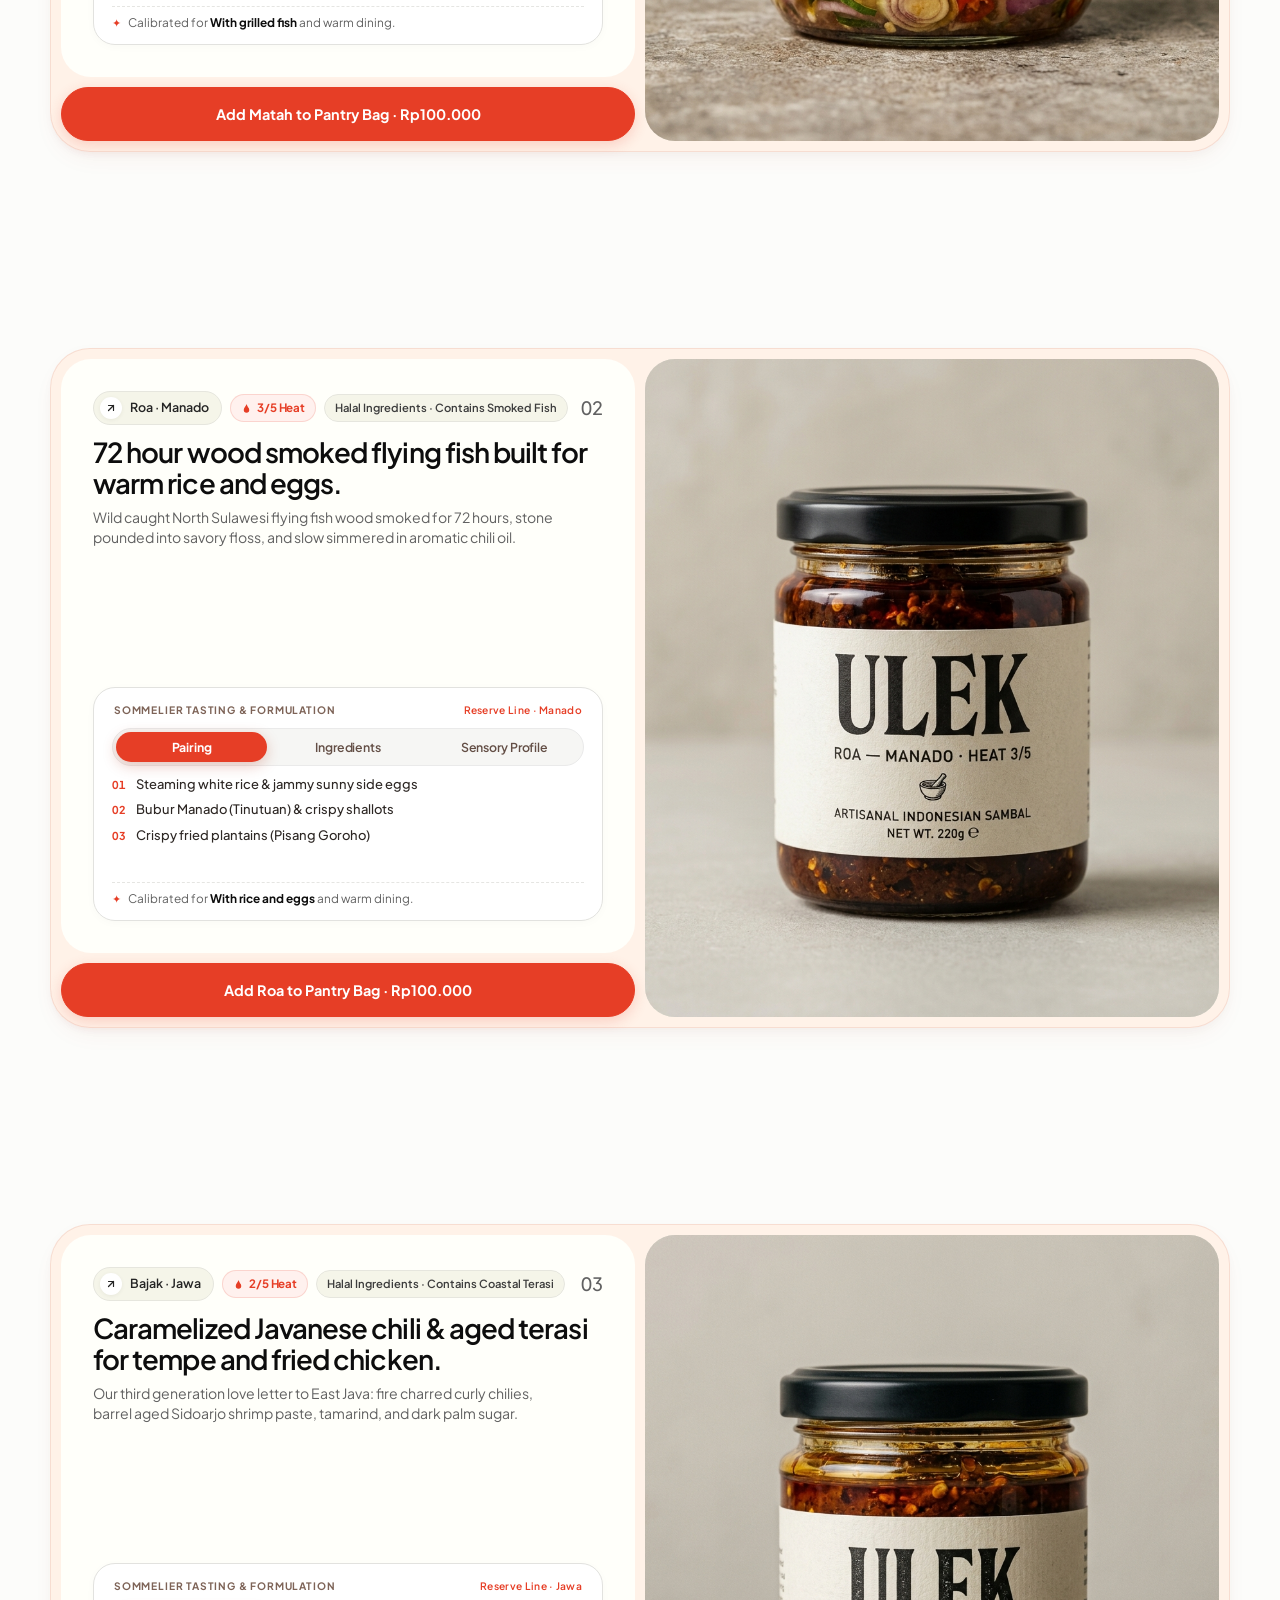
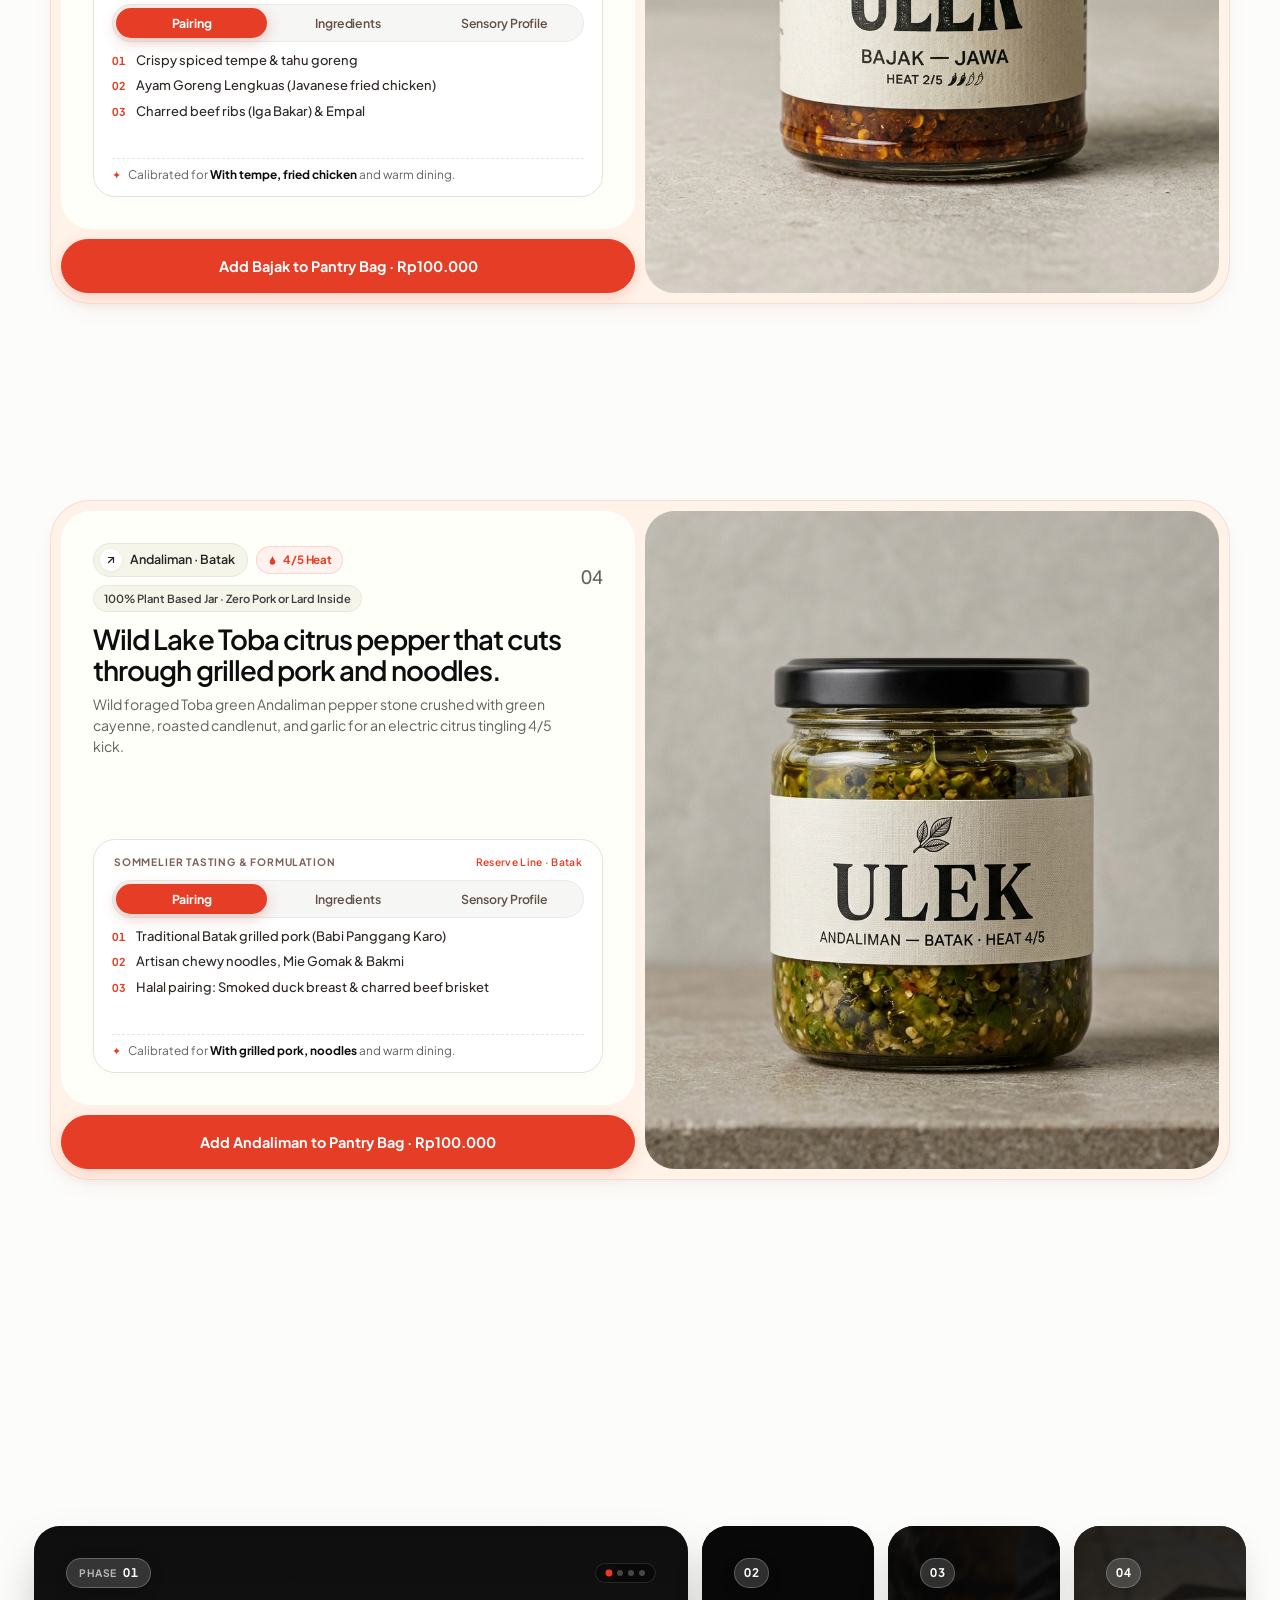
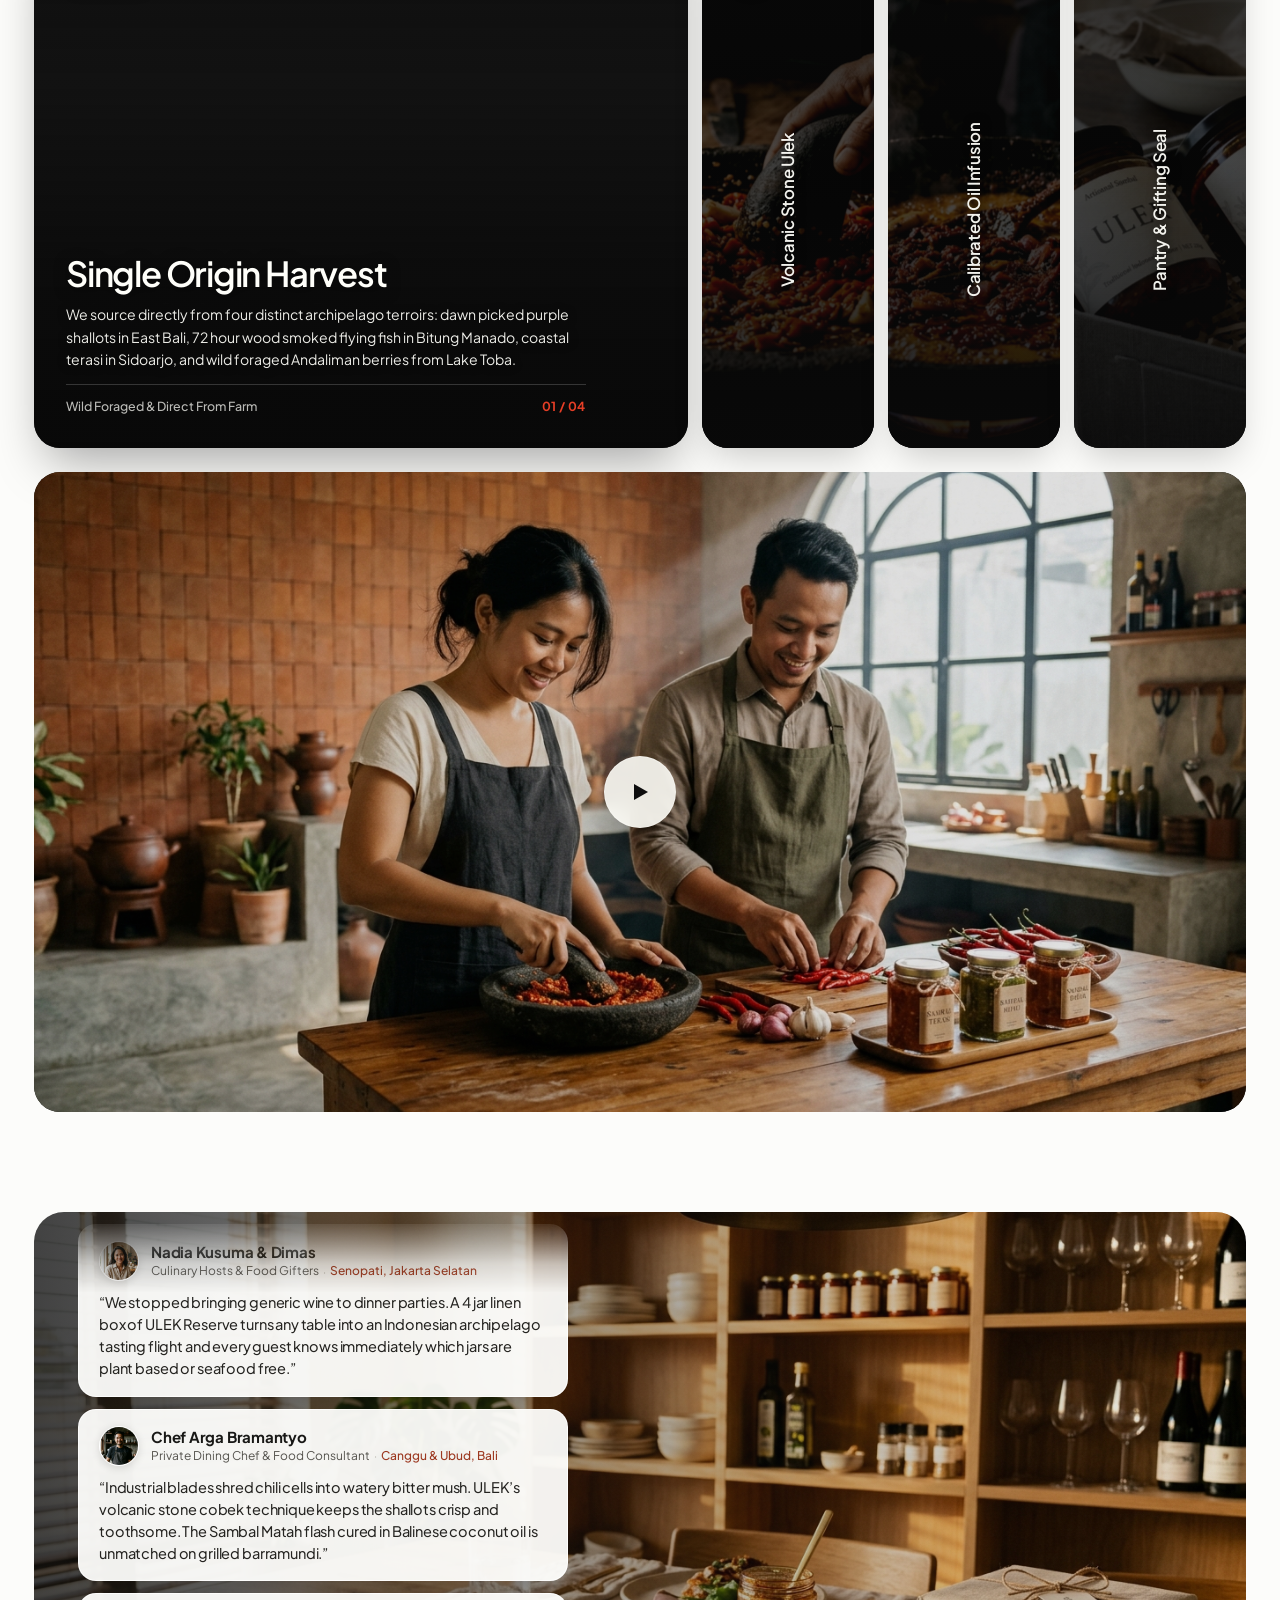
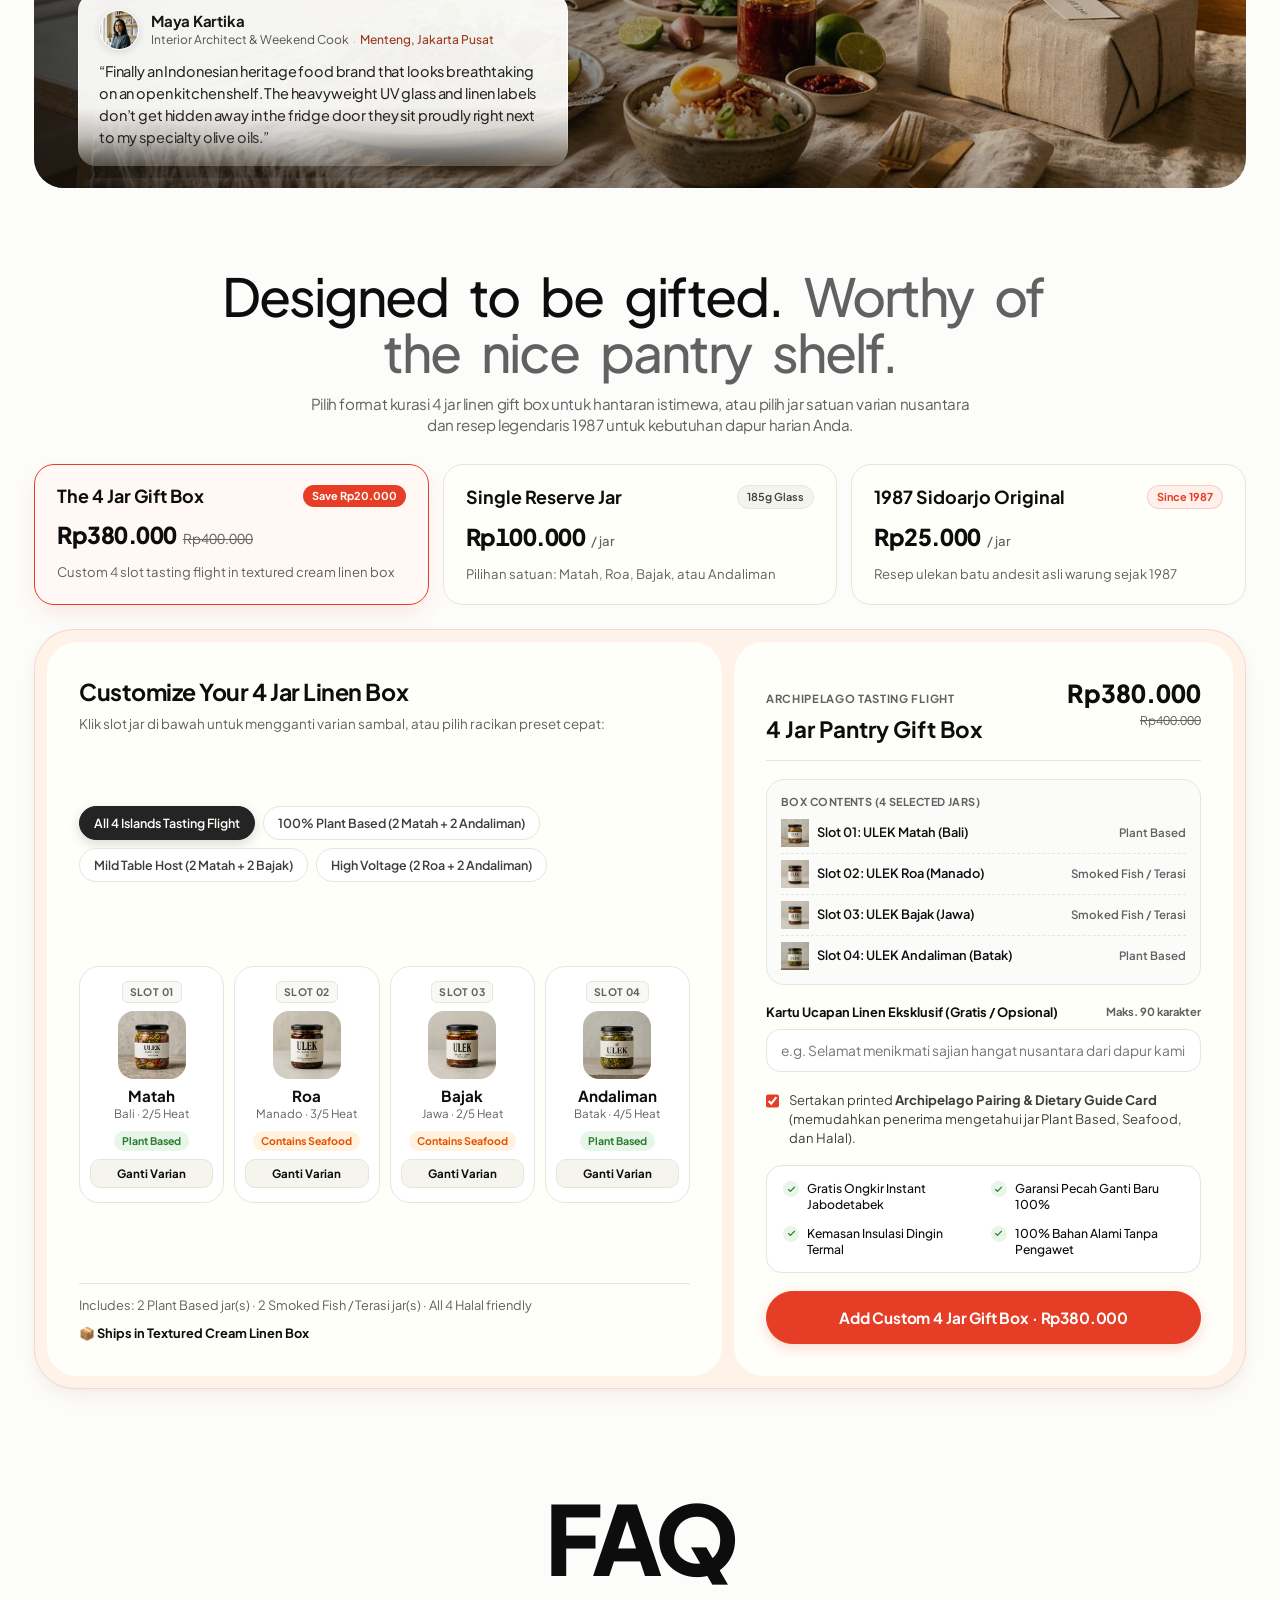
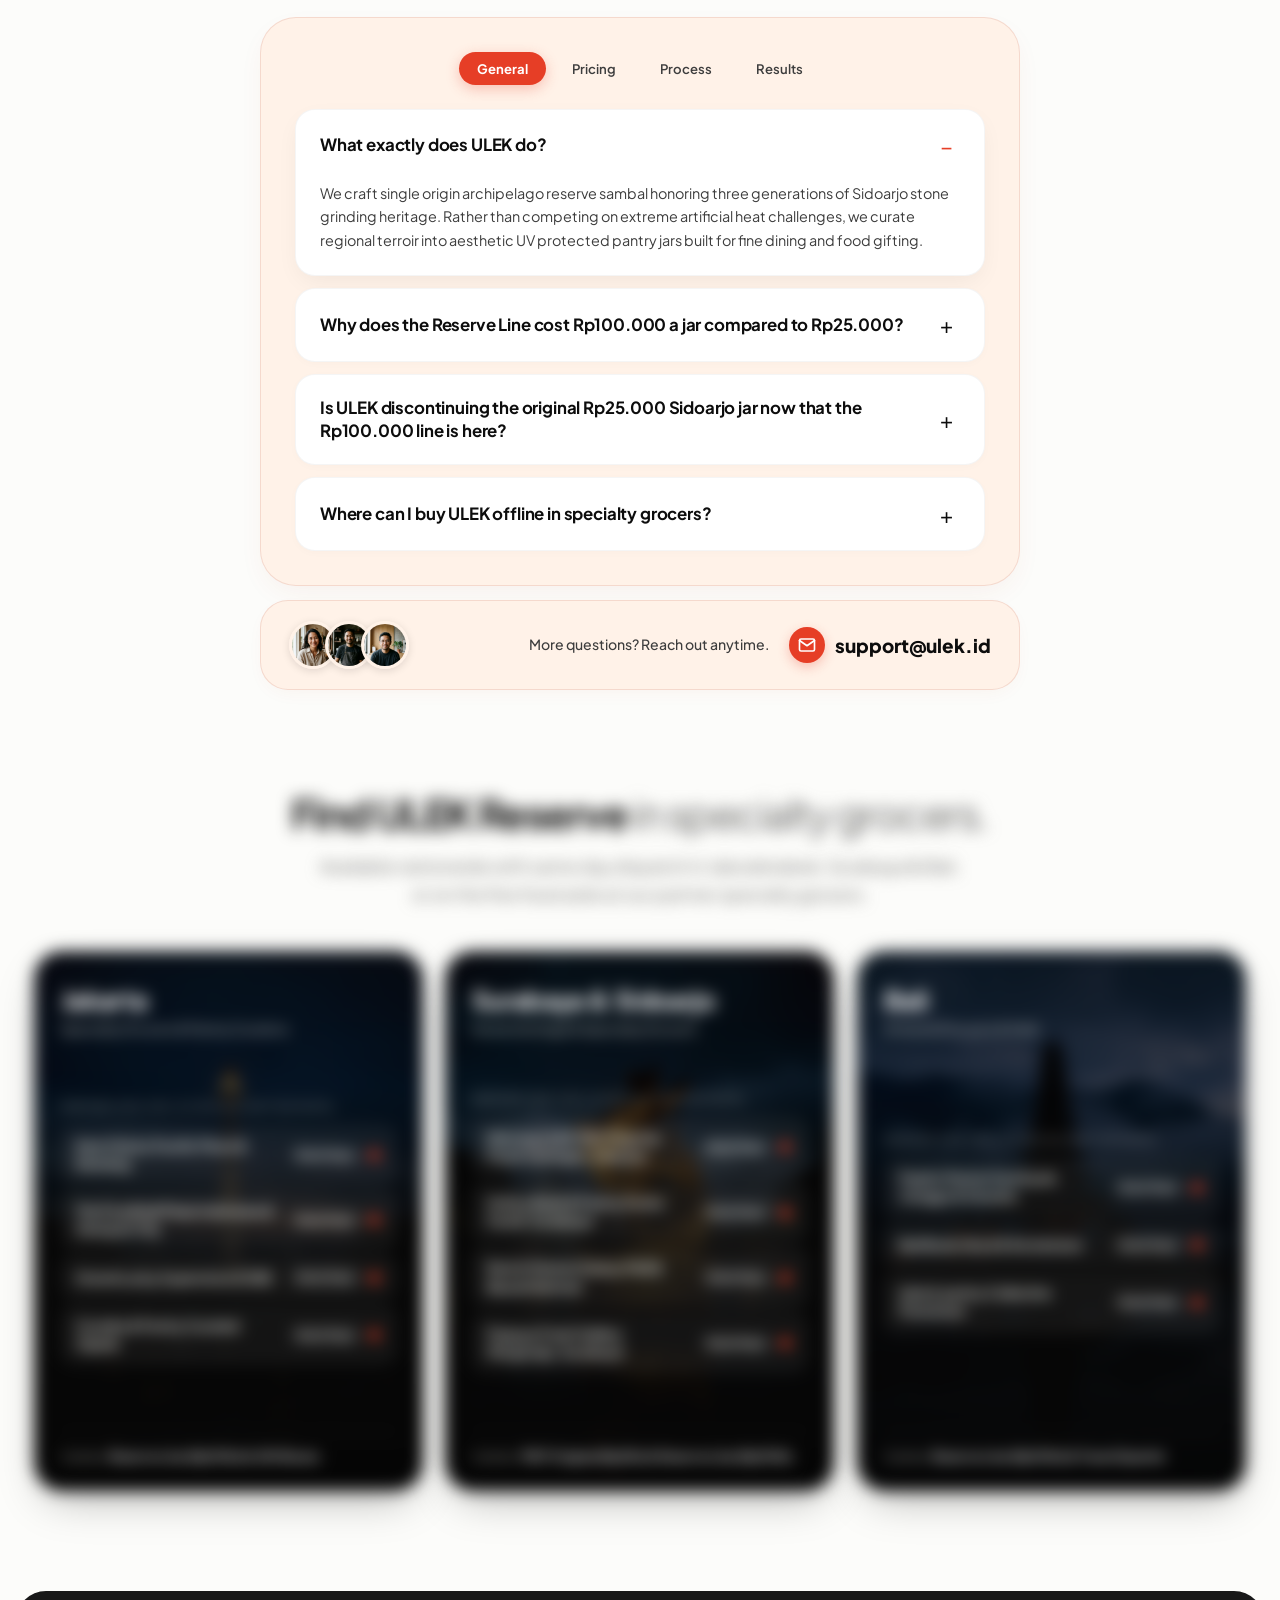
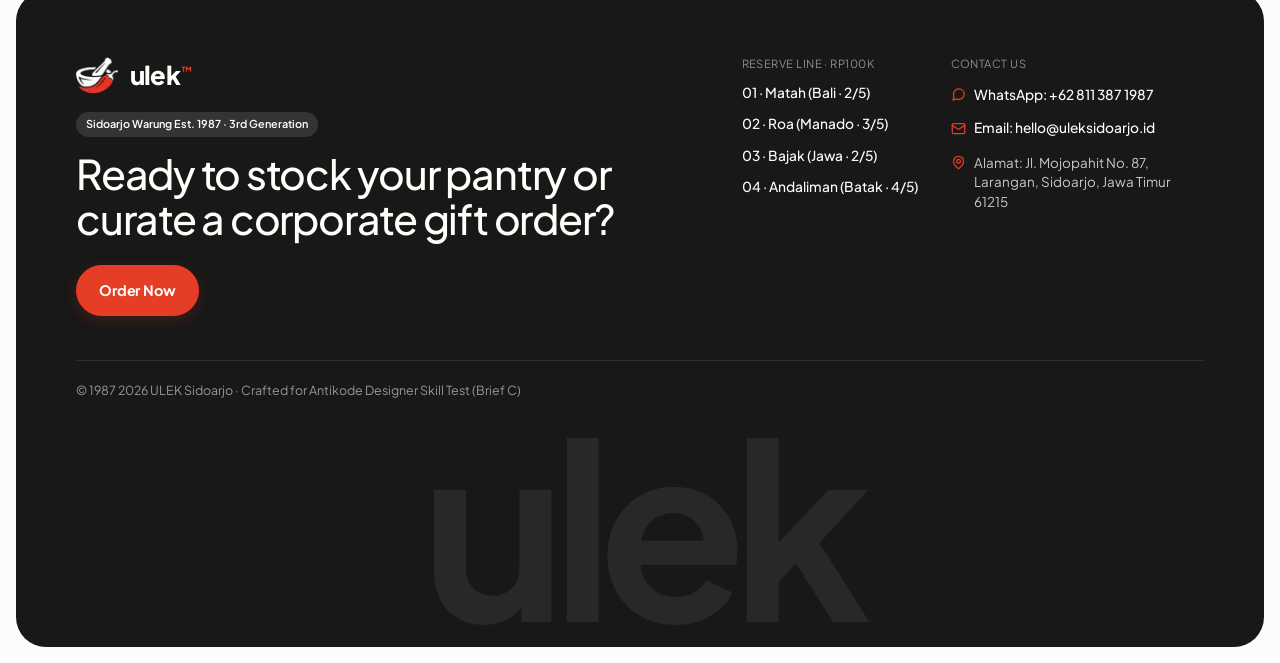
==== commit fe5d3cef: "Replace footer classic & navigation columns with Contact Us section" ====
--- a/index.html
+++ b/index.html
@@ -723,27 +723,49 @@
               </div>
             </div>
 
-            <div style="display:grid; grid-template-columns:repeat(3, 1fr); gap:20px; font-size:0.86rem;">
+            <div class="kora-footer-links-grid">
               <div style="display:flex; flex-direction:column; gap:10px;">
-                <span style="font-family:var(--font-mono); font-size:0.7rem; text-transform:uppercase; color:rgba(255,255,255,0.5);">Reserve Line · Rp100k</span>
+                <span style="font-family:var(--font-mono); font-size:0.7rem; text-transform:uppercase; color:rgba(255,255,255,0.5); letter-spacing:0.04em;">Reserve Line · Rp100k</span>
                 <a href="#collection-section" class="kora-nav-item" style="color:#FFFFFA; text-align:left;" data-home-scroll="#collection-section">01 · Matah (Bali · 2/5)</a>
                 <a href="#collection-section" class="kora-nav-item" style="color:#FFFFFA; text-align:left;" data-home-scroll="#collection-section">02 · Roa (Manado · 3/5)</a>
                 <a href="#collection-section" class="kora-nav-item" style="color:#FFFFFA; text-align:left;" data-home-scroll="#collection-section">03 · Bajak (Jawa · 2/5)</a>
                 <a href="#collection-section" class="kora-nav-item" style="color:#FFFFFA; text-align:left;" data-home-scroll="#collection-section">04 · Andaliman (Batak · 4/5)</a>
               </div>
 
-              <div style="display:flex; flex-direction:column; gap:10px;">
-                <span style="font-family:var(--font-mono); font-size:0.7rem; text-transform:uppercase; color:rgba(255,255,255,0.5);">1987 Classic · Rp25k</span>
-                <a href="#gifting-section" class="kora-nav-item" style="color:var(--kora-green); text-align:left;" data-home-scroll="#gifting-section">1987 Warung Original</a>
-                <a href="#gifting-section" class="kora-nav-item" style="color:rgba(255,255,255,0.78);" data-home-scroll="#gifting-section">4 Jar Linen Gift Box</a>
-                <a href="#stockists-section" class="kora-nav-item" style="color:rgba(255,255,255,0.78);" data-home-scroll="#stockists-section">Specialty Grocers</a>
-              </div>
-
-              <div style="display:flex; flex-direction:column; gap:10px;">
-                <span style="font-family:var(--font-mono); font-size:0.7rem; text-transform:uppercase; color:rgba(255,255,255,0.5);">Navigation</span>
-                <a href="#top" class="kora-nav-item" style="color:rgba(255,255,255,0.78);" data-home-scroll="#top">Return to Top</a>
-                <a href="#craft-section" class="kora-nav-item" style="color:rgba(255,255,255,0.78);" data-home-scroll="#craft-section">How We Craft</a>
-                <a href="#faq-section" class="kora-nav-item" style="color:rgba(255,255,255,0.78);" data-home-scroll="#faq-section">Frequently Asked Questions</a>
+              <div style="display:flex; flex-direction:column; gap:12px;">
+                <span style="font-family:var(--font-mono); font-size:0.7rem; text-transform:uppercase; color:rgba(255,255,255,0.5); letter-spacing:0.04em;">Contact Us</span>
+                <a
+                  href="https://wa.me/628113871987?text=Halo%20Tim%20ULEK%20Nusantara%2C%20saya%20ingin%20bertanya%20mengenai%20produk%20dan%20pemesanan"
+                  target="_blank"
+                  rel="noopener noreferrer"
+                  class="kora-nav-item"
+                  style="color:#FFFFFA; text-decoration:none; display:flex; align-items:center; gap:8px;"
+                >
+                  <svg width="15" height="15" viewBox="0 0 24 24" fill="none" stroke="currentColor" stroke-width="2" stroke-linecap="round" stroke-linejoin="round" aria-hidden="true" style="color:var(--kora-green); flex-shrink:0;">
+                    <path d="M21 11.5a8.38 8.38 0 0 1-.9 3.8 8.5 8.5 0 0 1-7.6 4.7 8.38 8.38 0 0 1-3.8-.9L3 21l1.9-5.7a8.38 8.38 0 0 1-.9-3.8 8.5 8.5 0 0 1 4.7-7.6 8.38 8.38 0 0 1 3.8-.9h.5a8.48 8.48 0 0 1 8 8v.5z"/>
+                  </svg>
+                  <span>WhatsApp: +62 811 387 1987</span>
+                </a>
+
+                <a
+                  href="mailto:hello@uleksidoarjo.id"
+                  class="kora-nav-item"
+                  style="color:#FFFFFA; text-decoration:none; display:flex; align-items:center; gap:8px;"
+                >
+                  <svg width="15" height="15" viewBox="0 0 24 24" fill="none" stroke="currentColor" stroke-width="2" stroke-linecap="round" stroke-linejoin="round" aria-hidden="true" style="color:var(--kora-green); flex-shrink:0;">
+                    <rect width="20" height="16" x="2" y="4" rx="2"/>
+                    <path d="m22 7-8.97 5.7a1.94 1.94 0 0 1-2.06 0L2 7"/>
+                  </svg>
+                  <span>Email: hello@uleksidoarjo.id</span>
+                </a>
+
+                <div style="color:rgba(255,255,255,0.76); display:flex; align-items:flex-start; gap:8px; font-size:0.84rem; line-height:1.45; margin-top:2px;">
+                  <svg width="15" height="15" viewBox="0 0 24 24" fill="none" stroke="currentColor" stroke-width="2" stroke-linecap="round" stroke-linejoin="round" aria-hidden="true" style="color:var(--kora-green); flex-shrink:0; margin-top:2px;">
+                    <path d="M20 10c0 6-8 12-8 12s-8-6-8-12a8 8 0 0 1 16 0Z"/>
+                    <circle cx="12" cy="10" r="3"/>
+                  </svg>
+                  <span>Alamat: Jl. Mojopahit No. 87, Larangan, Sidoarjo, Jawa Timur 61215</span>
+                </div>
               </div>
             </div>
           </div>
--- a/css/styles.css
+++ b/css/styles.css
@@ -955,10 +955,6 @@
   border-radius: 14px;
   overflow: hidden;
   min-height: 148px;
-  background: var(--kora-charcoal);
-}
-  overflow: hidden;
-  min-height: 162px;
   background: var(--kora-charcoal);
 }
 
@@ -1382,6 +1378,7 @@
   max-width: 1260px;
   margin-inline: auto;
   margin-bottom: 100px;
+  scroll-margin-top: 100px;
 }
 
 .kora-problem-reveal-wrap {
@@ -1556,7 +1553,7 @@
 .kora-services-big-title .split-word {
   display: inline-block;
   white-space: nowrap;
-  overflow: hidden;
+  overflow: visible;
   vertical-align: bottom;
   padding-bottom: 0.14em;
   margin-bottom: -0.14em;
@@ -1575,16 +1572,15 @@
 
 .kora-services-big-title .split-char {
   display: inline-block;
-  transform: translateY(118%) rotate(2.5deg);
-  opacity: 0;
-  filter: blur(5px);
+  transform: translateY(0) rotate(0deg);
+  opacity: 1;
+  filter: blur(0);
   will-change: transform, opacity, filter;
   color: inherit;
   transition: transform 0.82s cubic-bezier(0.16, 1, 0.3, 1),
               opacity 0.65s cubic-bezier(0.16, 1, 0.3, 1),
               filter 0.65s cubic-bezier(0.16, 1, 0.3, 1),
               color 450ms cubic-bezier(0.16, 1, 0.3, 1);
-  transition-delay: calc(var(--char-index, 0) * 0.026s);
 }
 
 .kora-services-big-title .split-space {
@@ -1599,7 +1595,6 @@
   transform: translateY(0) rotate(0deg);
   opacity: 1;
   filter: blur(0);
-  transition-delay: 0s;
 }
 
 .kora-services-big-title .split-word:hover .split-char {
@@ -1618,13 +1613,13 @@
   max-width: 52ch;
   margin-inline: auto;
   margin-bottom: 0;
-  opacity: 0;
-  transform: translateY(38px);
-  filter: blur(8px);
+  opacity: 1;
+  transform: translateY(0);
+  filter: blur(0);
   will-change: opacity, transform, filter;
-  transition: opacity 0.95s cubic-bezier(0.16, 1, 0.3, 1) 0.34s,
-              transform 0.95s cubic-bezier(0.16, 1, 0.3, 1) 0.34s,
-              filter 0.95s cubic-bezier(0.16, 1, 0.3, 1) 0.34s;
+  transition: opacity 0.95s cubic-bezier(0.16, 1, 0.3, 1) 0.1s,
+              transform 0.95s cubic-bezier(0.16, 1, 0.3, 1) 0.1s,
+              filter 0.95s cubic-bezier(0.16, 1, 0.3, 1) 0.1s;
 }
 
 .kora-services-sticky-intro.is-visible .kora-services-lead-copy {
@@ -4315,6 +4310,24 @@
   gap: 40px;
   padding-bottom: 44px;
   border-bottom: 1px solid rgba(255, 255, 255, 0.1);
+}
+
+.kora-footer-links-grid {
+  display: grid;
+  grid-template-columns: minmax(160px, 1fr) minmax(220px, 1.4fr);
+  gap: 28px;
+  font-size: 0.86rem;
+}
+
+.kora-footer-links-grid a.kora-nav-item:hover {
+  color: var(--kora-green) !important;
+}
+
+@media (max-width: 640px) {
+  .kora-footer-links-grid {
+    grid-template-columns: 1fr;
+    gap: 24px;
+  }
 }
 
 .kora-footer-watermark {
